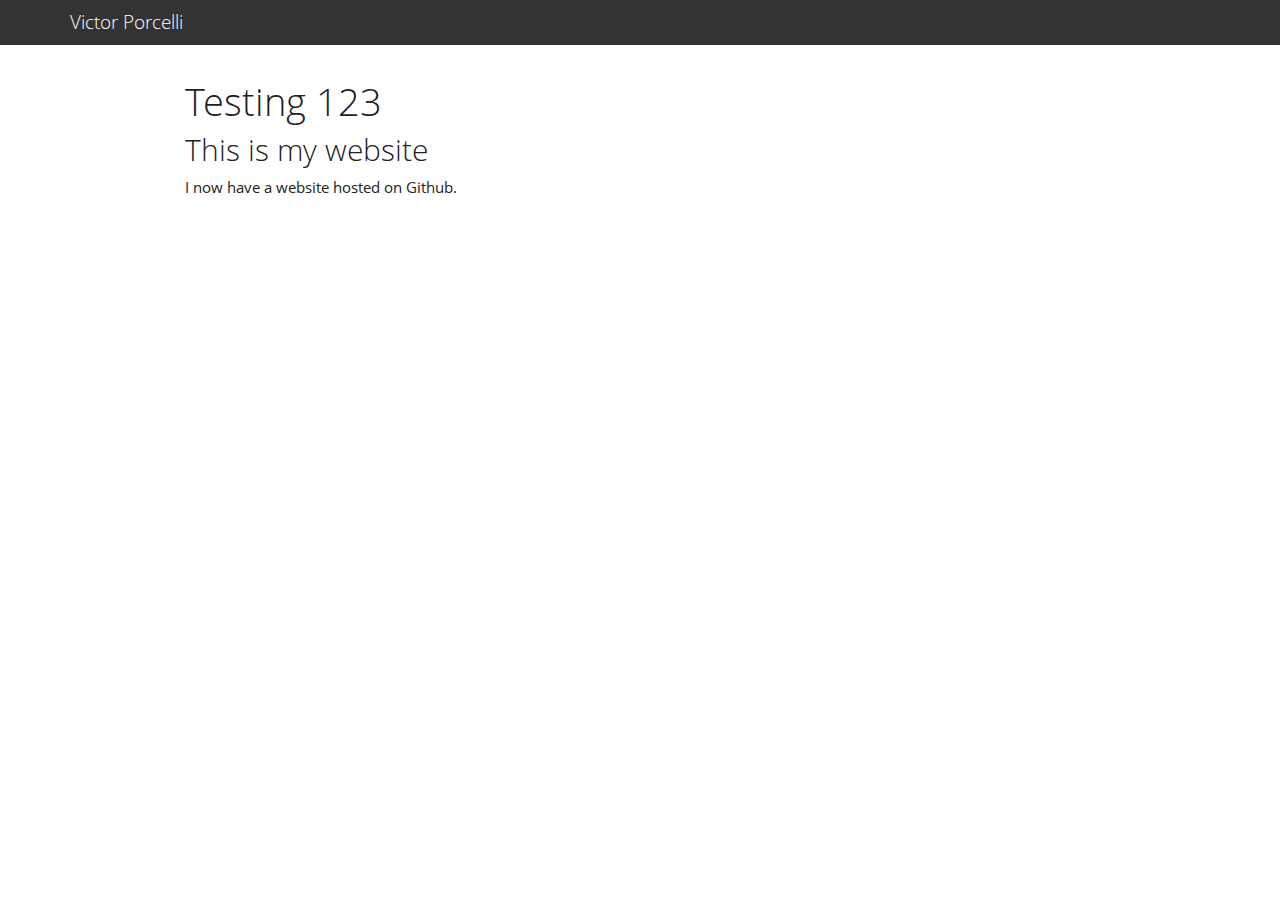
==== index.html @ 7dc68894 "Added embed resources and output dir specifications to _site.yml so as to avoid issues with index.ht" ====
<!DOCTYPE html>

<html>

<head>

<meta charset="utf-8" />
<meta name="generator" content="pandoc" />
<meta http-equiv="X-UA-Compatible" content="IE=EDGE" />




<title>Testing 123</title>

<script src="site_libs/header-attrs-2.25/header-attrs.js"></script>
<script src="site_libs/jquery-3.6.0/jquery-3.6.0.min.js"></script>
<meta name="viewport" content="width=device-width, initial-scale=1" />
<link href="site_libs/bootstrap-3.3.5/css/yeti.min.css" rel="stylesheet" />
<script src="site_libs/bootstrap-3.3.5/js/bootstrap.min.js"></script>
<script src="site_libs/bootstrap-3.3.5/shim/html5shiv.min.js"></script>
<script src="site_libs/bootstrap-3.3.5/shim/respond.min.js"></script>
<style>h1 {font-size: 34px;}
       h1.title {font-size: 38px;}
       h2 {font-size: 30px;}
       h3 {font-size: 24px;}
       h4 {font-size: 18px;}
       h5 {font-size: 16px;}
       h6 {font-size: 12px;}
       code {color: inherit; background-color: rgba(0, 0, 0, 0.04);}
       pre:not([class]) { background-color: white }</style>
<script src="site_libs/navigation-1.1/tabsets.js"></script>
<link href="site_libs/highlightjs-9.12.0/default.css" rel="stylesheet" />
<script src="site_libs/highlightjs-9.12.0/highlight.js"></script>

<style type="text/css">
  code{white-space: pre-wrap;}
  span.smallcaps{font-variant: small-caps;}
  span.underline{text-decoration: underline;}
  div.column{display: inline-block; vertical-align: top; width: 50%;}
  div.hanging-indent{margin-left: 1.5em; text-indent: -1.5em;}
  ul.task-list{list-style: none;}
    </style>

<style type="text/css">code{white-space: pre;}</style>
<script type="text/javascript">
if (window.hljs) {
  hljs.configure({languages: []});
  hljs.initHighlightingOnLoad();
  if (document.readyState && document.readyState === "complete") {
    window.setTimeout(function() { hljs.initHighlighting(); }, 0);
  }
}
</script>









<style type = "text/css">
.main-container {
  max-width: 940px;
  margin-left: auto;
  margin-right: auto;
}
img {
  max-width:100%;
}
.tabbed-pane {
  padding-top: 12px;
}
.html-widget {
  margin-bottom: 20px;
}
button.code-folding-btn:focus {
  outline: none;
}
summary {
  display: list-item;
}
details > summary > p:only-child {
  display: inline;
}
pre code {
  padding: 0;
}
</style>


<style type="text/css">
.dropdown-submenu {
  position: relative;
}
.dropdown-submenu>.dropdown-menu {
  top: 0;
  left: 100%;
  margin-top: -6px;
  margin-left: -1px;
  border-radius: 0 6px 6px 6px;
}
.dropdown-submenu:hover>.dropdown-menu {
  display: block;
}
.dropdown-submenu>a:after {
  display: block;
  content: " ";
  float: right;
  width: 0;
  height: 0;
  border-color: transparent;
  border-style: solid;
  border-width: 5px 0 5px 5px;
  border-left-color: #cccccc;
  margin-top: 5px;
  margin-right: -10px;
}
.dropdown-submenu:hover>a:after {
  border-left-color: #adb5bd;
}
.dropdown-submenu.pull-left {
  float: none;
}
.dropdown-submenu.pull-left>.dropdown-menu {
  left: -100%;
  margin-left: 10px;
  border-radius: 6px 0 6px 6px;
}
</style>

<script type="text/javascript">
// manage active state of menu based on current page
$(document).ready(function () {
  // active menu anchor
  href = window.location.pathname
  href = href.substr(href.lastIndexOf('/') + 1)
  if (href === "")
    href = "index.html";
  var menuAnchor = $('a[href="' + href + '"]');

  // mark the anchor link active (and if it's in a dropdown, also mark that active)
  var dropdown = menuAnchor.closest('li.dropdown');
  if (window.bootstrap) { // Bootstrap 4+
    menuAnchor.addClass('active');
    dropdown.find('> .dropdown-toggle').addClass('active');
  } else { // Bootstrap 3
    menuAnchor.parent().addClass('active');
    dropdown.addClass('active');
  }

  // Navbar adjustments
  var navHeight = $(".navbar").first().height() + 15;
  var style = document.createElement('style');
  var pt = "padding-top: " + navHeight + "px; ";
  var mt = "margin-top: -" + navHeight + "px; ";
  var css = "";
  // offset scroll position for anchor links (for fixed navbar)
  for (var i = 1; i <= 6; i++) {
    css += ".section h" + i + "{ " + pt + mt + "}\n";
  }
  style.innerHTML = "body {" + pt + "padding-bottom: 40px; }\n" + css;
  document.head.appendChild(style);
});
</script>

<!-- tabsets -->

<style type="text/css">
.tabset-dropdown > .nav-tabs {
  display: inline-table;
  max-height: 500px;
  min-height: 44px;
  overflow-y: auto;
  border: 1px solid #ddd;
  border-radius: 4px;
}

.tabset-dropdown > .nav-tabs > li.active:before, .tabset-dropdown > .nav-tabs.nav-tabs-open:before {
  content: "\e259";
  font-family: 'Glyphicons Halflings';
  display: inline-block;
  padding: 10px;
  border-right: 1px solid #ddd;
}

.tabset-dropdown > .nav-tabs.nav-tabs-open > li.active:before {
  content: "\e258";
  font-family: 'Glyphicons Halflings';
  border: none;
}

.tabset-dropdown > .nav-tabs > li.active {
  display: block;
}

.tabset-dropdown > .nav-tabs > li > a,
.tabset-dropdown > .nav-tabs > li > a:focus,
.tabset-dropdown > .nav-tabs > li > a:hover {
  border: none;
  display: inline-block;
  border-radius: 4px;
  background-color: transparent;
}

.tabset-dropdown > .nav-tabs.nav-tabs-open > li {
  display: block;
  float: none;
}

.tabset-dropdown > .nav-tabs > li {
  display: none;
}
</style>

<!-- code folding -->




</head>

<body>


<div class="container-fluid main-container">




<div class="navbar navbar-default  navbar-fixed-top" role="navigation">
  <div class="container">
    <div class="navbar-header">
      <button type="button" class="navbar-toggle collapsed" data-toggle="collapse" data-bs-toggle="collapse" data-target="#navbar" data-bs-target="#navbar">
        <span class="icon-bar"></span>
        <span class="icon-bar"></span>
        <span class="icon-bar"></span>
      </button>
      <a class="navbar-brand" href="index.html">Victor Porcelli</a>
    </div>
    <div id="navbar" class="navbar-collapse collapse">
      <ul class="nav navbar-nav">
        
      </ul>
      <ul class="nav navbar-nav navbar-right">
        
      </ul>
    </div><!--/.nav-collapse -->
  </div><!--/.container -->
</div><!--/.navbar -->

<div id="header">



<h1 class="title toc-ignore">Testing 123</h1>

</div>


<div id="this-is-my-website" class="section level2">
<h2>This is my website</h2>
<p>I now have a website hosted on Github.</p>
</div>




</div>

<script>

// add bootstrap table styles to pandoc tables
function bootstrapStylePandocTables() {
  $('tr.odd').parent('tbody').parent('table').addClass('table table-condensed');
}
$(document).ready(function () {
  bootstrapStylePandocTables();
});


</script>

<!-- tabsets -->

<script>
$(document).ready(function () {
  window.buildTabsets("TOC");
});

$(document).ready(function () {
  $('.tabset-dropdown > .nav-tabs > li').click(function () {
    $(this).parent().toggleClass('nav-tabs-open');
  });
});
</script>

<!-- code folding -->


<!-- dynamically load mathjax for compatibility with self-contained -->
<script>
  (function () {
    var script = document.createElement("script");
    script.type = "text/javascript";
    script.src  = "https://mathjax.rstudio.com/latest/MathJax.js?config=TeX-AMS-MML_HTMLorMML";
    document.getElementsByTagName("head")[0].appendChild(script);
  })();
</script>

</body>
</html>
---- site_libs/bootstrap-3.3.5/css/yeti.min.css ----
@font-face {
  font-family: 'Open Sans';
  font-style: normal;
  font-weight: 300;
  src: url(fonts/OpenSansLight.ttf) format('truetype');
}
@font-face {
  font-family: 'Open Sans';
  font-style: normal;
  font-weight: 400;
  src: url(fonts/OpenSans.ttf) format('truetype');
}
@font-face {
  font-family: 'Open Sans';
  font-style: normal;
  font-weight: 700;
  src: url(fonts/OpenSansBold.ttf) format('truetype');
}
@font-face {
  font-family: 'Open Sans';
  font-style: italic;
  font-weight: 300;
  src: url(fonts/OpenSansLightItalic.ttf) format('truetype');
}
@font-face {
  font-family: 'Open Sans';
  font-style: italic;
  font-weight: 400;
  src: url(fonts/OpenSansItalic.ttf) format('truetype');
}
@font-face {
  font-family: 'Open Sans';
  font-style: italic;
  font-weight: 700;
  src: url(fonts/OpenSansBoldItalic.ttf) format('truetype');
}


/*!
 * bootswatch v3.3.6
 * Homepage: http://bootswatch.com
 * Copyright 2012-2015 Thomas Park
 * Licensed under MIT
 * Based on Bootstrap
*//*!
 * Bootstrap v3.3.6 (http://getbootstrap.com)
 * Copyright 2011-2015 Twitter, Inc.
 * Licensed under MIT (https://github.com/twbs/bootstrap/blob/master/LICENSE)
 *//*! normalize.css v3.0.3 | MIT License | github.com/necolas/normalize.css */html{font-family:sans-serif;-ms-text-size-adjust:100%;-webkit-text-size-adjust:100%}body{margin:0}article,aside,details,figcaption,figure,footer,header,hgroup,main,menu,nav,section,summary{display:block}audio,canvas,progress,video{display:inline-block;vertical-align:baseline}audio:not([controls]){display:none;height:0}[hidden],template{display:none}a{background-color:transparent}a:active,a:hover{outline:0}abbr[title]{border-bottom:1px dotted}b,strong{font-weight:bold}dfn{font-style:italic}h1{font-size:2em;margin:0.67em 0}mark{background:#ff0;color:#000}small{font-size:80%}sub,sup{font-size:75%;line-height:0;position:relative;vertical-align:baseline}sup{top:-0.5em}sub{bottom:-0.25em}img{border:0}svg:not(:root){overflow:hidden}figure{margin:1em 40px}hr{-webkit-box-sizing:content-box;-moz-box-sizing:content-box;box-sizing:content-box;height:0}pre{overflow:auto}code,kbd,pre,samp{font-family:monospace, monospace;font-size:1em}button,input,optgroup,select,textarea{color:inherit;font:inherit;margin:0}button{overflow:visible}button,select{text-transform:none}button,html input[type="button"],input[type="reset"],input[type="submit"]{-webkit-appearance:button;cursor:pointer}button[disabled],html input[disabled]{cursor:default}button::-moz-focus-inner,input::-moz-focus-inner{border:0;padding:0}input{line-height:normal}input[type="checkbox"],input[type="radio"]{-webkit-box-sizing:border-box;-moz-box-sizing:border-box;box-sizing:border-box;padding:0}input[type="number"]::-webkit-inner-spin-button,input[type="number"]::-webkit-outer-spin-button{height:auto}input[type="search"]{-webkit-appearance:textfield;-webkit-box-sizing:content-box;-moz-box-sizing:content-box;box-sizing:content-box}input[type="search"]::-webkit-search-cancel-button,input[type="search"]::-webkit-search-decoration{-webkit-appearance:none}fieldset{border:1px solid #c0c0c0;margin:0 2px;padding:0.35em 0.625em 0.75em}legend{border:0;padding:0}textarea{overflow:auto}optgroup{font-weight:bold}table{border-collapse:collapse;border-spacing:0}td,th{padding:0}/*! Source: https://github.com/h5bp/html5-boilerplate/blob/master/src/css/main.css */@media print{*,*:before,*:after{background:transparent !important;color:#000 !important;-webkit-box-shadow:none !important;box-shadow:none !important;text-shadow:none !important}a,a:visited{text-decoration:underline}a[href]:after{content:" (" attr(href) ")"}abbr[title]:after{content:" (" attr(title) ")"}a[href^="#"]:after,a[href^="javascript:"]:after{content:""}pre,blockquote{border:1px solid #999;page-break-inside:avoid}thead{display:table-header-group}tr,img{page-break-inside:avoid}img{max-width:100% !important}p,h2,h3{orphans:3;widows:3}h2,h3{page-break-after:avoid}.navbar{display:none}.btn>.caret,.dropup>.btn>.caret{border-top-color:#000 !important}.label{border:1px solid #000}.table{border-collapse:collapse !important}.table td,.table th{background-color:#fff !important}.table-bordered th,.table-bordered td{border:1px solid #ddd !important}}@font-face{font-family:'Glyphicons Halflings';src:url('../fonts/glyphicons-halflings-regular.eot');src:url('../fonts/glyphicons-halflings-regular.eot?#iefix') format('embedded-opentype'),url('../fonts/glyphicons-halflings-regular.woff') format('woff'),url('../fonts/glyphicons-halflings-regular.ttf') format('truetype'),url('../fonts/glyphicons-halflings-regular.svg#glyphicons_halflingsregular') format('svg')}.glyphicon{position:relative;top:1px;display:inline-block;font-family:'Glyphicons Halflings';font-style:normal;font-weight:normal;line-height:1;-webkit-font-smoothing:antialiased;-moz-osx-font-smoothing:grayscale}.glyphicon-asterisk:before{content:"\002a"}.glyphicon-plus:before{content:"\002b"}.glyphicon-euro:before,.glyphicon-eur:before{content:"\20ac"}.glyphicon-minus:before{content:"\2212"}.glyphicon-cloud:before{content:"\2601"}.glyphicon-envelope:before{content:"\2709"}.glyphicon-pencil:before{content:"\270f"}.glyphicon-glass:before{content:"\e001"}.glyphicon-music:before{content:"\e002"}.glyphicon-search:before{content:"\e003"}.glyphicon-heart:before{content:"\e005"}.glyphicon-star:before{content:"\e006"}.glyphicon-star-empty:before{content:"\e007"}.glyphicon-user:before{content:"\e008"}.glyphicon-film:before{content:"\e009"}.glyphicon-th-large:before{content:"\e010"}.glyphicon-th:before{content:"\e011"}.glyphicon-th-list:before{content:"\e012"}.glyphicon-ok:before{content:"\e013"}.glyphicon-remove:before{content:"\e014"}.glyphicon-zoom-in:before{content:"\e015"}.glyphicon-zoom-out:before{content:"\e016"}.glyphicon-off:before{content:"\e017"}.glyphicon-signal:before{content:"\e018"}.glyphicon-cog:before{content:"\e019"}.glyphicon-trash:before{content:"\e020"}.glyphicon-home:before{content:"\e021"}.glyphicon-file:before{content:"\e022"}.glyphicon-time:before{content:"\e023"}.glyphicon-road:before{content:"\e024"}.glyphicon-download-alt:before{content:"\e025"}.glyphicon-download:before{content:"\e026"}.glyphicon-upload:before{content:"\e027"}.glyphicon-inbox:before{content:"\e028"}.glyphicon-play-circle:before{content:"\e029"}.glyphicon-repeat:before{content:"\e030"}.glyphicon-refresh:before{content:"\e031"}.glyphicon-list-alt:before{content:"\e032"}.glyphicon-lock:before{content:"\e033"}.glyphicon-flag:before{content:"\e034"}.glyphicon-headphones:before{content:"\e035"}.glyphicon-volume-off:before{content:"\e036"}.glyphicon-volume-down:before{content:"\e037"}.glyphicon-volume-up:before{content:"\e038"}.glyphicon-qrcode:before{content:"\e039"}.glyphicon-barcode:before{content:"\e040"}.glyphicon-tag:before{content:"\e041"}.glyphicon-tags:before{content:"\e042"}.glyphicon-book:before{content:"\e043"}.glyphicon-bookmark:before{content:"\e044"}.glyphicon-print:before{content:"\e045"}.glyphicon-camera:before{content:"\e046"}.glyphicon-font:before{content:"\e047"}.glyphicon-bold:before{content:"\e048"}.glyphicon-italic:before{content:"\e049"}.glyphicon-text-height:before{content:"\e050"}.glyphicon-text-width:before{content:"\e051"}.glyphicon-align-left:before{content:"\e052"}.glyphicon-align-center:before{content:"\e053"}.glyphicon-align-right:before{content:"\e054"}.glyphicon-align-justify:before{content:"\e055"}.glyphicon-list:before{content:"\e056"}.glyphicon-indent-left:before{content:"\e057"}.glyphicon-indent-right:before{content:"\e058"}.glyphicon-facetime-video:before{content:"\e059"}.glyphicon-picture:before{content:"\e060"}.glyphicon-map-marker:before{content:"\e062"}.glyphicon-adjust:before{content:"\e063"}.glyphicon-tint:before{content:"\e064"}.glyphicon-edit:before{content:"\e065"}.glyphicon-share:before{content:"\e066"}.glyphicon-check:before{content:"\e067"}.glyphicon-move:before{content:"\e068"}.glyphicon-step-backward:before{content:"\e069"}.glyphicon-fast-backward:before{content:"\e070"}.glyphicon-backward:before{content:"\e071"}.glyphicon-play:before{content:"\e072"}.glyphicon-pause:before{content:"\e073"}.glyphicon-stop:before{content:"\e074"}.glyphicon-forward:before{content:"\e075"}.glyphicon-fast-forward:before{content:"\e076"}.glyphicon-step-forward:before{content:"\e077"}.glyphicon-eject:before{content:"\e078"}.glyphicon-chevron-left:before{content:"\e079"}.glyphicon-chevron-right:before{content:"\e080"}.glyphicon-plus-sign:before{content:"\e081"}.glyphicon-minus-sign:before{content:"\e082"}.glyphicon-remove-sign:before{content:"\e083"}.glyphicon-ok-sign:before{content:"\e084"}.glyphicon-question-sign:before{content:"\e085"}.glyphicon-info-sign:before{content:"\e086"}.glyphicon-screenshot:before{content:"\e087"}.glyphicon-remove-circle:before{content:"\e088"}.glyphicon-ok-circle:before{content:"\e089"}.glyphicon-ban-circle:before{content:"\e090"}.glyphicon-arrow-left:before{content:"\e091"}.glyphicon-arrow-right:before{content:"\e092"}.glyphicon-arrow-up:before{content:"\e093"}.glyphicon-arrow-down:before{content:"\e094"}.glyphicon-share-alt:before{content:"\e095"}.glyphicon-resize-full:before{content:"\e096"}.glyphicon-resize-small:before{content:"\e097"}.glyphicon-exclamation-sign:before{content:"\e101"}.glyphicon-gift:before{content:"\e102"}.glyphicon-leaf:before{content:"\e103"}.glyphicon-fire:before{content:"\e104"}.glyphicon-eye-open:before{content:"\e105"}.glyphicon-eye-close:before{content:"\e106"}.glyphicon-warning-sign:before{content:"\e107"}.glyphicon-plane:before{content:"\e108"}.glyphicon-calendar:before{content:"\e109"}.glyphicon-random:before{content:"\e110"}.glyphicon-comment:before{content:"\e111"}.glyphicon-magnet:before{content:"\e112"}.glyphicon-chevron-up:before{content:"\e113"}.glyphicon-chevron-down:before{content:"\e114"}.glyphicon-retweet:before{content:"\e115"}.glyphicon-shopping-cart:before{content:"\e116"}.glyphicon-folder-close:before{content:"\e117"}.glyphicon-folder-open:before{content:"\e118"}.glyphicon-resize-vertical:before{content:"\e119"}.glyphicon-resize-horizontal:before{content:"\e120"}.glyphicon-hdd:before{content:"\e121"}.glyphicon-bullhorn:before{content:"\e122"}.glyphicon-bell:before{content:"\e123"}.glyphicon-certificate:before{content:"\e124"}.glyphicon-thumbs-up:before{content:"\e125"}.glyphicon-thumbs-down:before{content:"\e126"}.glyphicon-hand-right:before{content:"\e127"}.glyphicon-hand-left:before{content:"\e128"}.glyphicon-hand-up:before{content:"\e129"}.glyphicon-hand-down:before{content:"\e130"}.glyphicon-circle-arrow-right:before{content:"\e131"}.glyphicon-circle-arrow-left:before{content:"\e132"}.glyphicon-circle-arrow-up:before{content:"\e133"}.glyphicon-circle-arrow-down:before{content:"\e134"}.glyphicon-globe:before{content:"\e135"}.glyphicon-wrench:before{content:"\e136"}.glyphicon-tasks:before{content:"\e137"}.glyphicon-filter:before{content:"\e138"}.glyphicon-briefcase:before{content:"\e139"}.glyphicon-fullscreen:before{content:"\e140"}.glyphicon-dashboard:before{content:"\e141"}.glyphicon-paperclip:before{content:"\e142"}.glyphicon-heart-empty:before{content:"\e143"}.glyphicon-link:before{content:"\e144"}.glyphicon-phone:before{content:"\e145"}.glyphicon-pushpin:before{content:"\e146"}.glyphicon-usd:before{content:"\e148"}.glyphicon-gbp:before{content:"\e149"}.glyphicon-sort:before{content:"\e150"}.glyphicon-sort-by-alphabet:before{content:"\e151"}.glyphicon-sort-by-alphabet-alt:before{content:"\e152"}.glyphicon-sort-by-order:before{content:"\e153"}.glyphicon-sort-by-order-alt:before{content:"\e154"}.glyphicon-sort-by-attributes:before{content:"\e155"}.glyphicon-sort-by-attributes-alt:before{content:"\e156"}.glyphicon-unchecked:before{content:"\e157"}.glyphicon-expand:before{content:"\e158"}.glyphicon-collapse-down:before{content:"\e159"}.glyphicon-collapse-up:before{content:"\e160"}.glyphicon-log-in:before{content:"\e161"}.glyphicon-flash:before{content:"\e162"}.glyphicon-log-out:before{content:"\e163"}.glyphicon-new-window:before{content:"\e164"}.glyphicon-record:before{content:"\e165"}.glyphicon-save:before{content:"\e166"}.glyphicon-open:before{content:"\e167"}.glyphicon-saved:before{content:"\e168"}.glyphicon-import:before{content:"\e169"}.glyphicon-export:before{content:"\e170"}.glyphicon-send:before{content:"\e171"}.glyphicon-floppy-disk:before{content:"\e172"}.glyphicon-floppy-saved:before{content:"\e173"}.glyphicon-floppy-remove:before{content:"\e174"}.glyphicon-floppy-save:before{content:"\e175"}.glyphicon-floppy-open:before{content:"\e176"}.glyphicon-credit-card:before{content:"\e177"}.glyphicon-transfer:before{content:"\e178"}.glyphicon-cutlery:before{content:"\e179"}.glyphicon-header:before{content:"\e180"}.glyphicon-compressed:before{content:"\e181"}.glyphicon-earphone:before{content:"\e182"}.glyphicon-phone-alt:before{content:"\e183"}.glyphicon-tower:before{content:"\e184"}.glyphicon-stats:before{content:"\e185"}.glyphicon-sd-video:before{content:"\e186"}.glyphicon-hd-video:before{content:"\e187"}.glyphicon-subtitles:before{content:"\e188"}.glyphicon-sound-stereo:before{content:"\e189"}.glyphicon-sound-dolby:before{content:"\e190"}.glyphicon-sound-5-1:before{content:"\e191"}.glyphicon-sound-6-1:before{content:"\e192"}.glyphicon-sound-7-1:before{content:"\e193"}.glyphicon-copyright-mark:before{content:"\e194"}.glyphicon-registration-mark:before{content:"\e195"}.glyphicon-cloud-download:before{content:"\e197"}.glyphicon-cloud-upload:before{content:"\e198"}.glyphicon-tree-conifer:before{content:"\e199"}.glyphicon-tree-deciduous:before{content:"\e200"}.glyphicon-cd:before{content:"\e201"}.glyphicon-save-file:before{content:"\e202"}.glyphicon-open-file:before{content:"\e203"}.glyphicon-level-up:before{content:"\e204"}.glyphicon-copy:before{content:"\e205"}.glyphicon-paste:before{content:"\e206"}.glyphicon-alert:before{content:"\e209"}.glyphicon-equalizer:before{content:"\e210"}.glyphicon-king:before{content:"\e211"}.glyphicon-queen:before{content:"\e212"}.glyphicon-pawn:before{content:"\e213"}.glyphicon-bishop:before{content:"\e214"}.glyphicon-knight:before{content:"\e215"}.glyphicon-baby-formula:before{content:"\e216"}.glyphicon-tent:before{content:"\26fa"}.glyphicon-blackboard:before{content:"\e218"}.glyphicon-bed:before{content:"\e219"}.glyphicon-apple:before{content:"\f8ff"}.glyphicon-erase:before{content:"\e221"}.glyphicon-hourglass:before{content:"\231b"}.glyphicon-lamp:before{content:"\e223"}.glyphicon-duplicate:before{content:"\e224"}.glyphicon-piggy-bank:before{content:"\e225"}.glyphicon-scissors:before{content:"\e226"}.glyphicon-bitcoin:before{content:"\e227"}.glyphicon-btc:before{content:"\e227"}.glyphicon-xbt:before{content:"\e227"}.glyphicon-yen:before{content:"\00a5"}.glyphicon-jpy:before{content:"\00a5"}.glyphicon-ruble:before{content:"\20bd"}.glyphicon-rub:before{content:"\20bd"}.glyphicon-scale:before{content:"\e230"}.glyphicon-ice-lolly:before{content:"\e231"}.glyphicon-ice-lolly-tasted:before{content:"\e232"}.glyphicon-education:before{content:"\e233"}.glyphicon-option-horizontal:before{content:"\e234"}.glyphicon-option-vertical:before{content:"\e235"}.glyphicon-menu-hamburger:before{content:"\e236"}.glyphicon-modal-window:before{content:"\e237"}.glyphicon-oil:before{content:"\e238"}.glyphicon-grain:before{content:"\e239"}.glyphicon-sunglasses:before{content:"\e240"}.glyphicon-text-size:before{content:"\e241"}.glyphicon-text-color:before{content:"\e242"}.glyphicon-text-background:before{content:"\e243"}.glyphicon-object-align-top:before{content:"\e244"}.glyphicon-object-align-bottom:before{content:"\e245"}.glyphicon-object-align-horizontal:before{content:"\e246"}.glyphicon-object-align-left:before{content:"\e247"}.glyphicon-object-align-vertical:before{content:"\e248"}.glyphicon-object-align-right:before{content:"\e249"}.glyphicon-triangle-right:before{content:"\e250"}.glyphicon-triangle-left:before{content:"\e251"}.glyphicon-triangle-bottom:before{content:"\e252"}.glyphicon-triangle-top:before{content:"\e253"}.glyphicon-console:before{content:"\e254"}.glyphicon-superscript:before{content:"\e255"}.glyphicon-subscript:before{content:"\e256"}.glyphicon-menu-left:before{content:"\e257"}.glyphicon-menu-right:before{content:"\e258"}.glyphicon-menu-down:before{content:"\e259"}.glyphicon-menu-up:before{content:"\e260"}*{-webkit-box-sizing:border-box;-moz-box-sizing:border-box;box-sizing:border-box}*:before,*:after{-webkit-box-sizing:border-box;-moz-box-sizing:border-box;box-sizing:border-box}html{font-size:10px;-webkit-tap-highlight-color:rgba(0,0,0,0)}body{font-family:"Open Sans","Helvetica Neue",Helvetica,Arial,sans-serif;font-size:15px;line-height:1.4;color:#222222;background-color:#ffffff}input,button,select,textarea{font-family:inherit;font-size:inherit;line-height:inherit}a{color:#008cba;text-decoration:none}a:hover,a:focus{color:#008cba;text-decoration:underline}a:focus{outline:thin dotted;outline:5px auto -webkit-focus-ring-color;outline-offset:-2px}figure{margin:0}img{vertical-align:middle}.img-responsive,.thumbnail>img,.thumbnail a>img,.carousel-inner>.item>img,.carousel-inner>.item>a>img{display:block;max-width:100%;height:auto}.img-rounded{border-radius:0}.img-thumbnail{padding:4px;line-height:1.4;background-color:#ffffff;border:1px solid #dddddd;border-radius:0;-webkit-transition:all .2s ease-in-out;-o-transition:all .2s ease-in-out;transition:all .2s ease-in-out;display:inline-block;max-width:100%;height:auto}.img-circle{border-radius:50%}hr{margin-top:21px;margin-bottom:21px;border:0;border-top:1px solid #dddddd}.sr-only{position:absolute;width:1px;height:1px;margin:-1px;padding:0;overflow:hidden;clip:rect(0, 0, 0, 0);border:0}.sr-only-focusable:active,.sr-only-focusable:focus{position:static;width:auto;height:auto;margin:0;overflow:visible;clip:auto}[role="button"]{cursor:pointer}h1,h2,h3,h4,h5,h6,.h1,.h2,.h3,.h4,.h5,.h6{font-family:"Open Sans","Helvetica Neue",Helvetica,Arial,sans-serif;font-weight:300;line-height:1.1;color:inherit}h1 small,h2 small,h3 small,h4 small,h5 small,h6 small,.h1 small,.h2 small,.h3 small,.h4 small,.h5 small,.h6 small,h1 .small,h2 .small,h3 .small,h4 .small,h5 .small,h6 .small,.h1 .small,.h2 .small,.h3 .small,.h4 .small,.h5 .small,.h6 .small{font-weight:normal;line-height:1;color:#999999}h1,.h1,h2,.h2,h3,.h3{margin-top:21px;margin-bottom:10.5px}h1 small,.h1 small,h2 small,.h2 small,h3 small,.h3 small,h1 .small,.h1 .small,h2 .small,.h2 .small,h3 .small,.h3 .small{font-size:65%}h4,.h4,h5,.h5,h6,.h6{margin-top:10.5px;margin-bottom:10.5px}h4 small,.h4 small,h5 small,.h5 small,h6 small,.h6 small,h4 .small,.h4 .small,h5 .small,.h5 .small,h6 .small,.h6 .small{font-size:75%}h1,.h1{font-size:39px}h2,.h2{font-size:32px}h3,.h3{font-size:26px}h4,.h4{font-size:19px}h5,.h5{font-size:15px}h6,.h6{font-size:13px}p{margin:0 0 10.5px}.lead{margin-bottom:21px;font-size:17px;font-weight:300;line-height:1.4}@media (min-width:768px){.lead{font-size:22.5px}}small,.small{font-size:80%}mark,.mark{background-color:#fcf8e3;padding:.2em}.text-left{text-align:left}.text-right{text-align:right}.text-center{text-align:center}.text-justify{text-align:justify}.text-nowrap{white-space:nowrap}.text-lowercase{text-transform:lowercase}.text-uppercase{text-transform:uppercase}.text-capitalize{text-transform:capitalize}.text-muted{color:#999999}.text-primary{color:#008cba}a.text-primary:hover,a.text-primary:focus{color:#006687}.text-success{color:#43ac6a}a.text-success:hover,a.text-success:focus{color:#358753}.text-info{color:#5bc0de}a.text-info:hover,a.text-info:focus{color:#31b0d5}.text-warning{color:#e99002}a.text-warning:hover,a.text-warning:focus{color:#b67102}.text-danger{color:#f04124}a.text-danger:hover,a.text-danger:focus{color:#d32a0e}.bg-primary{color:#fff;background-color:#008cba}a.bg-primary:hover,a.bg-primary:focus{background-color:#006687}.bg-success{background-color:#dff0d8}a.bg-success:hover,a.bg-success:focus{background-color:#c1e2b3}.bg-info{background-color:#d9edf7}a.bg-info:hover,a.bg-info:focus{background-color:#afd9ee}.bg-warning{background-color:#fcf8e3}a.bg-warning:hover,a.bg-warning:focus{background-color:#f7ecb5}.bg-danger{background-color:#f2dede}a.bg-danger:hover,a.bg-danger:focus{background-color:#e4b9b9}.page-header{padding-bottom:9.5px;margin:42px 0 21px;border-bottom:1px solid #dddddd}ul,ol{margin-top:0;margin-bottom:10.5px}ul ul,ol ul,ul ol,ol ol{margin-bottom:0}.list-unstyled{padding-left:0;list-style:none}.list-inline{padding-left:0;list-style:none;margin-left:-5px}.list-inline>li{display:inline-block;padding-left:5px;padding-right:5px}dl{margin-top:0;margin-bottom:21px}dt,dd{line-height:1.4}dt{font-weight:bold}dd{margin-left:0}@media (min-width:768px){.dl-horizontal dt{float:left;width:160px;clear:left;text-align:right;overflow:hidden;text-overflow:ellipsis;white-space:nowrap}.dl-horizontal dd{margin-left:180px}}abbr[title],abbr[data-original-title]{cursor:help;border-bottom:1px dotted #999999}.initialism{font-size:90%;text-transform:uppercase}blockquote{padding:10.5px 21px;margin:0 0 21px;font-size:18.75px;border-left:5px solid #dddddd}blockquote p:last-child,blockquote ul:last-child,blockquote ol:last-child{margin-bottom:0}blockquote footer,blockquote small,blockquote .small{display:block;font-size:80%;line-height:1.4;color:#6f6f6f}blockquote footer:before,blockquote small:before,blockquote .small:before{content:'\2014 \00A0'}.blockquote-reverse,blockquote.pull-right{padding-right:15px;padding-left:0;border-right:5px solid #dddddd;border-left:0;text-align:right}.blockquote-reverse footer:before,blockquote.pull-right footer:before,.blockquote-reverse small:before,blockquote.pull-right small:before,.blockquote-reverse .small:before,blockquote.pull-right .small:before{content:''}.blockquote-reverse footer:after,blockquote.pull-right footer:after,.blockquote-reverse small:after,blockquote.pull-right small:after,.blockquote-reverse .small:after,blockquote.pull-right .small:after{content:'\00A0 \2014'}address{margin-bottom:21px;font-style:normal;line-height:1.4}code,kbd,pre,samp{font-family:monospace}code{padding:2px 4px;font-size:90%;color:#c7254e;background-color:#f9f2f4;border-radius:0}kbd{padding:2px 4px;font-size:90%;color:#ffffff;background-color:#333333;border-radius:0;-webkit-box-shadow:inset 0 -1px 0 rgba(0,0,0,0.25);box-shadow:inset 0 -1px 0 rgba(0,0,0,0.25)}kbd kbd{padding:0;font-size:100%;font-weight:bold;-webkit-box-shadow:none;box-shadow:none}pre{display:block;padding:10px;margin:0 0 10.5px;font-size:14px;line-height:1.4;word-break:break-all;word-wrap:break-word;color:#333333;background-color:#f5f5f5;border:1px solid #cccccc;border-radius:0}pre code{padding:0;font-size:inherit;color:inherit;white-space:pre-wrap;background-color:transparent;border-radius:0}.pre-scrollable{max-height:340px;overflow-y:scroll}.container{margin-right:auto;margin-left:auto;padding-left:15px;padding-right:15px}@media (min-width:768px){.container{width:750px}}@media (min-width:992px){.container{width:970px}}@media (min-width:1200px){.container{width:1170px}}.container-fluid{margin-right:auto;margin-left:auto;padding-left:15px;padding-right:15px}.row{margin-left:-15px;margin-right:-15px}.col-xs-1,.col-sm-1,.col-md-1,.col-lg-1,.col-xs-2,.col-sm-2,.col-md-2,.col-lg-2,.col-xs-3,.col-sm-3,.col-md-3,.col-lg-3,.col-xs-4,.col-sm-4,.col-md-4,.col-lg-4,.col-xs-5,.col-sm-5,.col-md-5,.col-lg-5,.col-xs-6,.col-sm-6,.col-md-6,.col-lg-6,.col-xs-7,.col-sm-7,.col-md-7,.col-lg-7,.col-xs-8,.col-sm-8,.col-md-8,.col-lg-8,.col-xs-9,.col-sm-9,.col-md-9,.col-lg-9,.col-xs-10,.col-sm-10,.col-md-10,.col-lg-10,.col-xs-11,.col-sm-11,.col-md-11,.col-lg-11,.col-xs-12,.col-sm-12,.col-md-12,.col-lg-12{position:relative;min-height:1px;padding-left:15px;padding-right:15px}.col-xs-1,.col-xs-2,.col-xs-3,.col-xs-4,.col-xs-5,.col-xs-6,.col-xs-7,.col-xs-8,.col-xs-9,.col-xs-10,.col-xs-11,.col-xs-12{float:left}.col-xs-12{width:100%}.col-xs-11{width:91.66666667%}.col-xs-10{width:83.33333333%}.col-xs-9{width:75%}.col-xs-8{width:66.66666667%}.col-xs-7{width:58.33333333%}.col-xs-6{width:50%}.col-xs-5{width:41.66666667%}.col-xs-4{width:33.33333333%}.col-xs-3{width:25%}.col-xs-2{width:16.66666667%}.col-xs-1{width:8.33333333%}.col-xs-pull-12{right:100%}.col-xs-pull-11{right:91.66666667%}.col-xs-pull-10{right:83.33333333%}.col-xs-pull-9{right:75%}.col-xs-pull-8{right:66.66666667%}.col-xs-pull-7{right:58.33333333%}.col-xs-pull-6{right:50%}.col-xs-pull-5{right:41.66666667%}.col-xs-pull-4{right:33.33333333%}.col-xs-pull-3{right:25%}.col-xs-pull-2{right:16.66666667%}.col-xs-pull-1{right:8.33333333%}.col-xs-pull-0{right:auto}.col-xs-push-12{left:100%}.col-xs-push-11{left:91.66666667%}.col-xs-push-10{left:83.33333333%}.col-xs-push-9{left:75%}.col-xs-push-8{left:66.66666667%}.col-xs-push-7{left:58.33333333%}.col-xs-push-6{left:50%}.col-xs-push-5{left:41.66666667%}.col-xs-push-4{left:33.33333333%}.col-xs-push-3{left:25%}.col-xs-push-2{left:16.66666667%}.col-xs-push-1{left:8.33333333%}.col-xs-push-0{left:auto}.col-xs-offset-12{margin-left:100%}.col-xs-offset-11{margin-left:91.66666667%}.col-xs-offset-10{margin-left:83.33333333%}.col-xs-offset-9{margin-left:75%}.col-xs-offset-8{margin-left:66.66666667%}.col-xs-offset-7{margin-left:58.33333333%}.col-xs-offset-6{margin-left:50%}.col-xs-offset-5{margin-left:41.66666667%}.col-xs-offset-4{margin-left:33.33333333%}.col-xs-offset-3{margin-left:25%}.col-xs-offset-2{margin-left:16.66666667%}.col-xs-offset-1{margin-left:8.33333333%}.col-xs-offset-0{margin-left:0%}@media (min-width:768px){.col-sm-1,.col-sm-2,.col-sm-3,.col-sm-4,.col-sm-5,.col-sm-6,.col-sm-7,.col-sm-8,.col-sm-9,.col-sm-10,.col-sm-11,.col-sm-12{float:left}.col-sm-12{width:100%}.col-sm-11{width:91.66666667%}.col-sm-10{width:83.33333333%}.col-sm-9{width:75%}.col-sm-8{width:66.66666667%}.col-sm-7{width:58.33333333%}.col-sm-6{width:50%}.col-sm-5{width:41.66666667%}.col-sm-4{width:33.33333333%}.col-sm-3{width:25%}.col-sm-2{width:16.66666667%}.col-sm-1{width:8.33333333%}.col-sm-pull-12{right:100%}.col-sm-pull-11{right:91.66666667%}.col-sm-pull-10{right:83.33333333%}.col-sm-pull-9{right:75%}.col-sm-pull-8{right:66.66666667%}.col-sm-pull-7{right:58.33333333%}.col-sm-pull-6{right:50%}.col-sm-pull-5{right:41.66666667%}.col-sm-pull-4{right:33.33333333%}.col-sm-pull-3{right:25%}.col-sm-pull-2{right:16.66666667%}.col-sm-pull-1{right:8.33333333%}.col-sm-pull-0{right:auto}.col-sm-push-12{left:100%}.col-sm-push-11{left:91.66666667%}.col-sm-push-10{left:83.33333333%}.col-sm-push-9{left:75%}.col-sm-push-8{left:66.66666667%}.col-sm-push-7{left:58.33333333%}.col-sm-push-6{left:50%}.col-sm-push-5{left:41.66666667%}.col-sm-push-4{left:33.33333333%}.col-sm-push-3{left:25%}.col-sm-push-2{left:16.66666667%}.col-sm-push-1{left:8.33333333%}.col-sm-push-0{left:auto}.col-sm-offset-12{margin-left:100%}.col-sm-offset-11{margin-left:91.66666667%}.col-sm-offset-10{margin-left:83.33333333%}.col-sm-offset-9{margin-left:75%}.col-sm-offset-8{margin-left:66.66666667%}.col-sm-offset-7{margin-left:58.33333333%}.col-sm-offset-6{margin-left:50%}.col-sm-offset-5{margin-left:41.66666667%}.col-sm-offset-4{margin-left:33.33333333%}.col-sm-offset-3{margin-left:25%}.col-sm-offset-2{margin-left:16.66666667%}.col-sm-offset-1{margin-left:8.33333333%}.col-sm-offset-0{margin-left:0%}}@media (min-width:992px){.col-md-1,.col-md-2,.col-md-3,.col-md-4,.col-md-5,.col-md-6,.col-md-7,.col-md-8,.col-md-9,.col-md-10,.col-md-11,.col-md-12{float:left}.col-md-12{width:100%}.col-md-11{width:91.66666667%}.col-md-10{width:83.33333333%}.col-md-9{width:75%}.col-md-8{width:66.66666667%}.col-md-7{width:58.33333333%}.col-md-6{width:50%}.col-md-5{width:41.66666667%}.col-md-4{width:33.33333333%}.col-md-3{width:25%}.col-md-2{width:16.66666667%}.col-md-1{width:8.33333333%}.col-md-pull-12{right:100%}.col-md-pull-11{right:91.66666667%}.col-md-pull-10{right:83.33333333%}.col-md-pull-9{right:75%}.col-md-pull-8{right:66.66666667%}.col-md-pull-7{right:58.33333333%}.col-md-pull-6{right:50%}.col-md-pull-5{right:41.66666667%}.col-md-pull-4{right:33.33333333%}.col-md-pull-3{right:25%}.col-md-pull-2{right:16.66666667%}.col-md-pull-1{right:8.33333333%}.col-md-pull-0{right:auto}.col-md-push-12{left:100%}.col-md-push-11{left:91.66666667%}.col-md-push-10{left:83.33333333%}.col-md-push-9{left:75%}.col-md-push-8{left:66.66666667%}.col-md-push-7{left:58.33333333%}.col-md-push-6{left:50%}.col-md-push-5{left:41.66666667%}.col-md-push-4{left:33.33333333%}.col-md-push-3{left:25%}.col-md-push-2{left:16.66666667%}.col-md-push-1{left:8.33333333%}.col-md-push-0{left:auto}.col-md-offset-12{margin-left:100%}.col-md-offset-11{margin-left:91.66666667%}.col-md-offset-10{margin-left:83.33333333%}.col-md-offset-9{margin-left:75%}.col-md-offset-8{margin-left:66.66666667%}.col-md-offset-7{margin-left:58.33333333%}.col-md-offset-6{margin-left:50%}.col-md-offset-5{margin-left:41.66666667%}.col-md-offset-4{margin-left:33.33333333%}.col-md-offset-3{margin-left:25%}.col-md-offset-2{margin-left:16.66666667%}.col-md-offset-1{margin-left:8.33333333%}.col-md-offset-0{margin-left:0%}}@media (min-width:1200px){.col-lg-1,.col-lg-2,.col-lg-3,.col-lg-4,.col-lg-5,.col-lg-6,.col-lg-7,.col-lg-8,.col-lg-9,.col-lg-10,.col-lg-11,.col-lg-12{float:left}.col-lg-12{width:100%}.col-lg-11{width:91.66666667%}.col-lg-10{width:83.33333333%}.col-lg-9{width:75%}.col-lg-8{width:66.66666667%}.col-lg-7{width:58.33333333%}.col-lg-6{width:50%}.col-lg-5{width:41.66666667%}.col-lg-4{width:33.33333333%}.col-lg-3{width:25%}.col-lg-2{width:16.66666667%}.col-lg-1{width:8.33333333%}.col-lg-pull-12{right:100%}.col-lg-pull-11{right:91.66666667%}.col-lg-pull-10{right:83.33333333%}.col-lg-pull-9{right:75%}.col-lg-pull-8{right:66.66666667%}.col-lg-pull-7{right:58.33333333%}.col-lg-pull-6{right:50%}.col-lg-pull-5{right:41.66666667%}.col-lg-pull-4{right:33.33333333%}.col-lg-pull-3{right:25%}.col-lg-pull-2{right:16.66666667%}.col-lg-pull-1{right:8.33333333%}.col-lg-pull-0{right:auto}.col-lg-push-12{left:100%}.col-lg-push-11{left:91.66666667%}.col-lg-push-10{left:83.33333333%}.col-lg-push-9{left:75%}.col-lg-push-8{left:66.66666667%}.col-lg-push-7{left:58.33333333%}.col-lg-push-6{left:50%}.col-lg-push-5{left:41.66666667%}.col-lg-push-4{left:33.33333333%}.col-lg-push-3{left:25%}.col-lg-push-2{left:16.66666667%}.col-lg-push-1{left:8.33333333%}.col-lg-push-0{left:auto}.col-lg-offset-12{margin-left:100%}.col-lg-offset-11{margin-left:91.66666667%}.col-lg-offset-10{margin-left:83.33333333%}.col-lg-offset-9{margin-left:75%}.col-lg-offset-8{margin-left:66.66666667%}.col-lg-offset-7{margin-left:58.33333333%}.col-lg-offset-6{margin-left:50%}.col-lg-offset-5{margin-left:41.66666667%}.col-lg-offset-4{margin-left:33.33333333%}.col-lg-offset-3{margin-left:25%}.col-lg-offset-2{margin-left:16.66666667%}.col-lg-offset-1{margin-left:8.33333333%}.col-lg-offset-0{margin-left:0%}}table{background-color:transparent}caption{padding-top:8px;padding-bottom:8px;color:#999999;text-align:left}th{}.table{width:100%;max-width:100%;margin-bottom:21px}.table>thead>tr>th,.table>tbody>tr>th,.table>tfoot>tr>th,.table>thead>tr>td,.table>tbody>tr>td,.table>tfoot>tr>td{padding:8px;line-height:1.4;vertical-align:top;border-top:1px solid #dddddd}.table>thead>tr>th{vertical-align:bottom;border-bottom:2px solid #dddddd}.table>caption+thead>tr:first-child>th,.table>colgroup+thead>tr:first-child>th,.table>thead:first-child>tr:first-child>th,.table>caption+thead>tr:first-child>td,.table>colgroup+thead>tr:first-child>td,.table>thead:first-child>tr:first-child>td{border-top:0}.table>tbody+tbody{border-top:2px solid #dddddd}.table .table{background-color:#ffffff}.table-condensed>thead>tr>th,.table-condensed>tbody>tr>th,.table-condensed>tfoot>tr>th,.table-condensed>thead>tr>td,.table-condensed>tbody>tr>td,.table-condensed>tfoot>tr>td{padding:5px}.table-bordered{border:1px solid #dddddd}.table-bordered>thead>tr>th,.table-bordered>tbody>tr>th,.table-bordered>tfoot>tr>th,.table-bordered>thead>tr>td,.table-bordered>tbody>tr>td,.table-bordered>tfoot>tr>td{border:1px solid #dddddd}.table-bordered>thead>tr>th,.table-bordered>thead>tr>td{border-bottom-width:2px}.table-striped>tbody>tr:nth-of-type(odd){background-color:#f9f9f9}.table-hover>tbody>tr:hover{background-color:#f5f5f5}table col[class*="col-"]{position:static;float:none;display:table-column}table td[class*="col-"],table th[class*="col-"]{position:static;float:none;display:table-cell}.table>thead>tr>td.active,.table>tbody>tr>td.active,.table>tfoot>tr>td.active,.table>thead>tr>th.active,.table>tbody>tr>th.active,.table>tfoot>tr>th.active,.table>thead>tr.active>td,.table>tbody>tr.active>td,.table>tfoot>tr.active>td,.table>thead>tr.active>th,.table>tbody>tr.active>th,.table>tfoot>tr.active>th{background-color:#f5f5f5}.table-hover>tbody>tr>td.active:hover,.table-hover>tbody>tr>th.active:hover,.table-hover>tbody>tr.active:hover>td,.table-hover>tbody>tr:hover>.active,.table-hover>tbody>tr.active:hover>th{background-color:#e8e8e8}.table>thead>tr>td.success,.table>tbody>tr>td.success,.table>tfoot>tr>td.success,.table>thead>tr>th.success,.table>tbody>tr>th.success,.table>tfoot>tr>th.success,.table>thead>tr.success>td,.table>tbody>tr.success>td,.table>tfoot>tr.success>td,.table>thead>tr.success>th,.table>tbody>tr.success>th,.table>tfoot>tr.success>th{background-color:#dff0d8}.table-hover>tbody>tr>td.success:hover,.table-hover>tbody>tr>th.success:hover,.table-hover>tbody>tr.success:hover>td,.table-hover>tbody>tr:hover>.success,.table-hover>tbody>tr.success:hover>th{background-color:#d0e9c6}.table>thead>tr>td.info,.table>tbody>tr>td.info,.table>tfoot>tr>td.info,.table>thead>tr>th.info,.table>tbody>tr>th.info,.table>tfoot>tr>th.info,.table>thead>tr.info>td,.table>tbody>tr.info>td,.table>tfoot>tr.info>td,.table>thead>tr.info>th,.table>tbody>tr.info>th,.table>tfoot>tr.info>th{background-color:#d9edf7}.table-hover>tbody>tr>td.info:hover,.table-hover>tbody>tr>th.info:hover,.table-hover>tbody>tr.info:hover>td,.table-hover>tbody>tr:hover>.info,.table-hover>tbody>tr.info:hover>th{background-color:#c4e3f3}.table>thead>tr>td.warning,.table>tbody>tr>td.warning,.table>tfoot>tr>td.warning,.table>thead>tr>th.warning,.table>tbody>tr>th.warning,.table>tfoot>tr>th.warning,.table>thead>tr.warning>td,.table>tbody>tr.warning>td,.table>tfoot>tr.warning>td,.table>thead>tr.warning>th,.table>tbody>tr.warning>th,.table>tfoot>tr.warning>th{background-color:#fcf8e3}.table-hover>tbody>tr>td.warning:hover,.table-hover>tbody>tr>th.warning:hover,.table-hover>tbody>tr.warning:hover>td,.table-hover>tbody>tr:hover>.warning,.table-hover>tbody>tr.warning:hover>th{background-color:#faf2cc}.table>thead>tr>td.danger,.table>tbody>tr>td.danger,.table>tfoot>tr>td.danger,.table>thead>tr>th.danger,.table>tbody>tr>th.danger,.table>tfoot>tr>th.danger,.table>thead>tr.danger>td,.table>tbody>tr.danger>td,.table>tfoot>tr.danger>td,.table>thead>tr.danger>th,.table>tbody>tr.danger>th,.table>tfoot>tr.danger>th{background-color:#f2dede}.table-hover>tbody>tr>td.danger:hover,.table-hover>tbody>tr>th.danger:hover,.table-hover>tbody>tr.danger:hover>td,.table-hover>tbody>tr:hover>.danger,.table-hover>tbody>tr.danger:hover>th{background-color:#ebcccc}.table-responsive{overflow-x:auto;min-height:0.01%}@media screen and (max-width:767px){.table-responsive{width:100%;margin-bottom:15.75px;overflow-y:hidden;-ms-overflow-style:-ms-autohiding-scrollbar;border:1px solid #dddddd}.table-responsive>.table{margin-bottom:0}.table-responsive>.table>thead>tr>th,.table-responsive>.table>tbody>tr>th,.table-responsive>.table>tfoot>tr>th,.table-responsive>.table>thead>tr>td,.table-responsive>.table>tbody>tr>td,.table-responsive>.table>tfoot>tr>td{white-space:nowrap}.table-responsive>.table-bordered{border:0}.table-responsive>.table-bordered>thead>tr>th:first-child,.table-responsive>.table-bordered>tbody>tr>th:first-child,.table-responsive>.table-bordered>tfoot>tr>th:first-child,.table-responsive>.table-bordered>thead>tr>td:first-child,.table-responsive>.table-bordered>tbody>tr>td:first-child,.table-responsive>.table-bordered>tfoot>tr>td:first-child{border-left:0}.table-responsive>.table-bordered>thead>tr>th:last-child,.table-responsive>.table-bordered>tbody>tr>th:last-child,.table-responsive>.table-bordered>tfoot>tr>th:last-child,.table-responsive>.table-bordered>thead>tr>td:last-child,.table-responsive>.table-bordered>tbody>tr>td:last-child,.table-responsive>.table-bordered>tfoot>tr>td:last-child{border-right:0}.table-responsive>.table-bordered>tbody>tr:last-child>th,.table-responsive>.table-bordered>tfoot>tr:last-child>th,.table-responsive>.table-bordered>tbody>tr:last-child>td,.table-responsive>.table-bordered>tfoot>tr:last-child>td{border-bottom:0}}fieldset{padding:0;margin:0;border:0;min-width:0}legend{display:block;width:100%;padding:0;margin-bottom:21px;font-size:22.5px;line-height:inherit;color:#333333;border:0;border-bottom:1px solid #e5e5e5}label{display:inline-block;max-width:100%;margin-bottom:5px;font-weight:bold}input[type="search"]{-webkit-box-sizing:border-box;-moz-box-sizing:border-box;box-sizing:border-box}input[type="radio"],input[type="checkbox"]{margin:4px 0 0;margin-top:1px \9;line-height:normal}input[type="file"]{display:block}input[type="range"]{display:block;width:100%}select[multiple],select[size]{height:auto}input[type="file"]:focus,input[type="radio"]:focus,input[type="checkbox"]:focus{outline:thin dotted;outline:5px auto -webkit-focus-ring-color;outline-offset:-2px}output{display:block;padding-top:9px;font-size:15px;line-height:1.4;color:#6f6f6f}.form-control{display:block;width:100%;height:39px;padding:8px 12px;font-size:15px;line-height:1.4;color:#6f6f6f;background-color:#ffffff;background-image:none;border:1px solid #cccccc;border-radius:0;-webkit-box-shadow:inset 0 1px 1px rgba(0,0,0,0.075);box-shadow:inset 0 1px 1px rgba(0,0,0,0.075);-webkit-transition:border-color ease-in-out .15s,-webkit-box-shadow ease-in-out .15s;-o-transition:border-color ease-in-out .15s,box-shadow ease-in-out .15s;transition:border-color ease-in-out .15s,box-shadow ease-in-out .15s}.form-control:focus{border-color:#66afe9;outline:0;-webkit-box-shadow:inset 0 1px 1px rgba(0,0,0,0.075),0 0 8px rgba(102,175,233,0.6);box-shadow:inset 0 1px 1px rgba(0,0,0,0.075),0 0 8px rgba(102,175,233,0.6)}.form-control::-moz-placeholder{color:#999999;opacity:1}.form-control:-ms-input-placeholder{color:#999999}.form-control::-webkit-input-placeholder{color:#999999}.form-control::-ms-expand{border:0;background-color:transparent}.form-control[disabled],.form-control[readonly],fieldset[disabled] .form-control{background-color:#eeeeee;opacity:1}.form-control[disabled],fieldset[disabled] .form-control{cursor:not-allowed}textarea.form-control{height:auto}input[type="search"]{-webkit-appearance:none}@media screen and (-webkit-min-device-pixel-ratio:0){input[type="date"].form-control,input[type="time"].form-control,input[type="datetime-local"].form-control,input[type="month"].form-control{line-height:39px}input[type="date"].input-sm,input[type="time"].input-sm,input[type="datetime-local"].input-sm,input[type="month"].input-sm,.input-group-sm input[type="date"],.input-group-sm input[type="time"],.input-group-sm input[type="datetime-local"],.input-group-sm input[type="month"]{line-height:36px}input[type="date"].input-lg,input[type="time"].input-lg,input[type="datetime-local"].input-lg,input[type="month"].input-lg,.input-group-lg input[type="date"],.input-group-lg input[type="time"],.input-group-lg input[type="datetime-local"],.input-group-lg input[type="month"]{line-height:60px}}.form-group{margin-bottom:15px}.radio,.checkbox{position:relative;display:block;margin-top:10px;margin-bottom:10px}.radio label,.checkbox label{min-height:21px;padding-left:20px;margin-bottom:0;font-weight:normal;cursor:pointer}.radio input[type="radio"],.radio-inline input[type="radio"],.checkbox input[type="checkbox"],.checkbox-inline input[type="checkbox"]{position:absolute;margin-left:-20px;margin-top:4px \9}.radio+.radio,.checkbox+.checkbox{margin-top:-5px}.radio-inline,.checkbox-inline{position:relative;display:inline-block;padding-left:20px;margin-bottom:0;vertical-align:middle;font-weight:normal;cursor:pointer}.radio-inline+.radio-inline,.checkbox-inline+.checkbox-inline{margin-top:0;margin-left:10px}input[type="radio"][disabled],input[type="checkbox"][disabled],input[type="radio"].disabled,input[type="checkbox"].disabled,fieldset[disabled] input[type="radio"],fieldset[disabled] input[type="checkbox"]{cursor:not-allowed}.radio-inline.disabled,.checkbox-inline.disabled,fieldset[disabled] .radio-inline,fieldset[disabled] .checkbox-inline{cursor:not-allowed}.radio.disabled label,.checkbox.disabled label,fieldset[disabled] .radio label,fieldset[disabled] .checkbox label{cursor:not-allowed}.form-control-static{padding-top:9px;padding-bottom:9px;margin-bottom:0;min-height:36px}.form-control-static.input-lg,.form-control-static.input-sm{padding-left:0;padding-right:0}.input-sm{height:36px;padding:8px 12px;font-size:12px;line-height:1.5;border-radius:0}select.input-sm{height:36px;line-height:36px}textarea.input-sm,select[multiple].input-sm{height:auto}.form-group-sm .form-control{height:36px;padding:8px 12px;font-size:12px;line-height:1.5;border-radius:0}.form-group-sm select.form-control{height:36px;line-height:36px}.form-group-sm textarea.form-control,.form-group-sm select[multiple].form-control{height:auto}.form-group-sm .form-control-static{height:36px;min-height:33px;padding:9px 12px;font-size:12px;line-height:1.5}.input-lg{height:60px;padding:16px 20px;font-size:19px;line-height:1.3333333;border-radius:0}select.input-lg{height:60px;line-height:60px}textarea.input-lg,select[multiple].input-lg{height:auto}.form-group-lg .form-control{height:60px;padding:16px 20px;font-size:19px;line-height:1.3333333;border-radius:0}.form-group-lg select.form-control{height:60px;line-height:60px}.form-group-lg textarea.form-control,.form-group-lg select[multiple].form-control{height:auto}.form-group-lg .form-control-static{height:60px;min-height:40px;padding:17px 20px;font-size:19px;line-height:1.3333333}.has-feedback{position:relative}.has-feedback .form-control{padding-right:48.75px}.form-control-feedback{position:absolute;top:0;right:0;z-index:2;display:block;width:39px;height:39px;line-height:39px;text-align:center;pointer-events:none}.input-lg+.form-control-feedback,.input-group-lg+.form-control-feedback,.form-group-lg .form-control+.form-control-feedback{width:60px;height:60px;line-height:60px}.input-sm+.form-control-feedback,.input-group-sm+.form-control-feedback,.form-group-sm .form-control+.form-control-feedback{width:36px;height:36px;line-height:36px}.has-success .help-block,.has-success .control-label,.has-success .radio,.has-success .checkbox,.has-success .radio-inline,.has-success .checkbox-inline,.has-success.radio label,.has-success.checkbox label,.has-success.radio-inline label,.has-success.checkbox-inline label{color:#43ac6a}.has-success .form-control{border-color:#43ac6a;-webkit-box-shadow:inset 0 1px 1px rgba(0,0,0,0.075);box-shadow:inset 0 1px 1px rgba(0,0,0,0.075)}.has-success .form-control:focus{border-color:#358753;-webkit-box-shadow:inset 0 1px 1px rgba(0,0,0,0.075),0 0 6px #85d0a1;box-shadow:inset 0 1px 1px rgba(0,0,0,0.075),0 0 6px #85d0a1}.has-success .input-group-addon{color:#43ac6a;border-color:#43ac6a;background-color:#dff0d8}.has-success .form-control-feedback{color:#43ac6a}.has-warning .help-block,.has-warning .control-label,.has-warning .radio,.has-warning .checkbox,.has-warning .radio-inline,.has-warning .checkbox-inline,.has-warning.radio label,.has-warning.checkbox label,.has-warning.radio-inline label,.has-warning.checkbox-inline label{color:#e99002}.has-warning .form-control{border-color:#e99002;-webkit-box-shadow:inset 0 1px 1px rgba(0,0,0,0.075);box-shadow:inset 0 1px 1px rgba(0,0,0,0.075)}.has-warning .form-control:focus{border-color:#b67102;-webkit-box-shadow:inset 0 1px 1px rgba(0,0,0,0.075),0 0 6px #febc53;box-shadow:inset 0 1px 1px rgba(0,0,0,0.075),0 0 6px #febc53}.has-warning .input-group-addon{color:#e99002;border-color:#e99002;background-color:#fcf8e3}.has-warning .form-control-feedback{color:#e99002}.has-error .help-block,.has-error .control-label,.has-error .radio,.has-error .checkbox,.has-error .radio-inline,.has-error .checkbox-inline,.has-error.radio label,.has-error.checkbox label,.has-error.radio-inline label,.has-error.checkbox-inline label{color:#f04124}.has-error .form-control{border-color:#f04124;-webkit-box-shadow:inset 0 1px 1px rgba(0,0,0,0.075);box-shadow:inset 0 1px 1px rgba(0,0,0,0.075)}.has-error .form-control:focus{border-color:#d32a0e;-webkit-box-shadow:inset 0 1px 1px rgba(0,0,0,0.075),0 0 6px #f79483;box-shadow:inset 0 1px 1px rgba(0,0,0,0.075),0 0 6px #f79483}.has-error .input-group-addon{color:#f04124;border-color:#f04124;background-color:#f2dede}.has-error .form-control-feedback{color:#f04124}.has-feedback label~.form-control-feedback{top:26px}.has-feedback label.sr-only~.form-control-feedback{top:0}.help-block{display:block;margin-top:5px;margin-bottom:10px;color:#626262}@media (min-width:768px){.form-inline .form-group{display:inline-block;margin-bottom:0;vertical-align:middle}.form-inline .form-control{display:inline-block;width:auto;vertical-align:middle}.form-inline .form-control-static{display:inline-block}.form-inline .input-group{display:inline-table;vertical-align:middle}.form-inline .input-group .input-group-addon,.form-inline .input-group .input-group-btn,.form-inline .input-group .form-control{width:auto}.form-inline .input-group>.form-control{width:100%}.form-inline .control-label{margin-bottom:0;vertical-align:middle}.form-inline .radio,.form-inline .checkbox{display:inline-block;margin-top:0;margin-bottom:0;vertical-align:middle}.form-inline .radio label,.form-inline .checkbox label{padding-left:0}.form-inline .radio input[type="radio"],.form-inline .checkbox input[type="checkbox"]{position:relative;margin-left:0}.form-inline .has-feedback .form-control-feedback{top:0}}.form-horizontal .radio,.form-horizontal .checkbox,.form-horizontal .radio-inline,.form-horizontal .checkbox-inline{margin-top:0;margin-bottom:0;padding-top:9px}.form-horizontal .radio,.form-horizontal .checkbox{min-height:30px}.form-horizontal .form-group{margin-left:-15px;margin-right:-15px}@media (min-width:768px){.form-horizontal .control-label{text-align:right;margin-bottom:0;padding-top:9px}}.form-horizontal .has-feedback .form-control-feedback{right:15px}@media (min-width:768px){.form-horizontal .form-group-lg .control-label{padding-top:17px;font-size:19px}}@media (min-width:768px){.form-horizontal .form-group-sm .control-label{padding-top:9px;font-size:12px}}.btn{display:inline-block;margin-bottom:0;font-weight:normal;text-align:center;vertical-align:middle;-ms-touch-action:manipulation;touch-action:manipulation;cursor:pointer;background-image:none;border:1px solid transparent;white-space:nowrap;padding:8px 12px;font-size:15px;line-height:1.4;border-radius:0;-webkit-user-select:none;-moz-user-select:none;-ms-user-select:none;user-select:none}.btn:focus,.btn:active:focus,.btn.active:focus,.btn.focus,.btn:active.focus,.btn.active.focus{outline:thin dotted;outline:5px auto -webkit-focus-ring-color;outline-offset:-2px}.btn:hover,.btn:focus,.btn.focus{color:#333333;text-decoration:none}.btn:active,.btn.active{outline:0;background-image:none;-webkit-box-shadow:inset 0 3px 5px rgba(0,0,0,0.125);box-shadow:inset 0 3px 5px rgba(0,0,0,0.125)}.btn.disabled,.btn[disabled],fieldset[disabled] .btn{cursor:not-allowed;opacity:0.65;filter:alpha(opacity=65);-webkit-box-shadow:none;box-shadow:none}a.btn.disabled,fieldset[disabled] a.btn{pointer-events:none}.btn-default{color:#333333;background-color:#e7e7e7;border-color:#cccccc}.btn-default:focus,.btn-default.focus{color:#333333;background-color:#cecece;border-color:#8c8c8c}.btn-default:hover{color:#333333;background-color:#cecece;border-color:#adadad}.btn-default:active,.btn-default.active,.open>.dropdown-toggle.btn-default{color:#333333;background-color:#cecece;border-color:#adadad}.btn-default:active:hover,.btn-default.active:hover,.open>.dropdown-toggle.btn-default:hover,.btn-default:active:focus,.btn-default.active:focus,.open>.dropdown-toggle.btn-default:focus,.btn-default:active.focus,.btn-default.active.focus,.open>.dropdown-toggle.btn-default.focus{color:#333333;background-color:#bcbcbc;border-color:#8c8c8c}.btn-default:active,.btn-default.active,.open>.dropdown-toggle.btn-default{background-image:none}.btn-default.disabled:hover,.btn-default[disabled]:hover,fieldset[disabled] .btn-default:hover,.btn-default.disabled:focus,.btn-default[disabled]:focus,fieldset[disabled] .btn-default:focus,.btn-default.disabled.focus,.btn-default[disabled].focus,fieldset[disabled] .btn-default.focus{background-color:#e7e7e7;border-color:#cccccc}.btn-default .badge{color:#e7e7e7;background-color:#333333}.btn-primary{color:#ffffff;background-color:#008cba;border-color:#0079a1}.btn-primary:focus,.btn-primary.focus{color:#ffffff;background-color:#006687;border-color:#001921}.btn-primary:hover{color:#ffffff;background-color:#006687;border-color:#004b63}.btn-primary:active,.btn-primary.active,.open>.dropdown-toggle.btn-primary{color:#ffffff;background-color:#006687;border-color:#004b63}.btn-primary:active:hover,.btn-primary.active:hover,.open>.dropdown-toggle.btn-primary:hover,.btn-primary:active:focus,.btn-primary.active:focus,.open>.dropdown-toggle.btn-primary:focus,.btn-primary:active.focus,.btn-primary.active.focus,.open>.dropdown-toggle.btn-primary.focus{color:#ffffff;background-color:#004b63;border-color:#001921}.btn-primary:active,.btn-primary.active,.open>.dropdown-toggle.btn-primary{background-image:none}.btn-primary.disabled:hover,.btn-primary[disabled]:hover,fieldset[disabled] .btn-primary:hover,.btn-primary.disabled:focus,.btn-primary[disabled]:focus,fieldset[disabled] .btn-primary:focus,.btn-primary.disabled.focus,.btn-primary[disabled].focus,fieldset[disabled] .btn-primary.focus{background-color:#008cba;border-color:#0079a1}.btn-primary .badge{color:#008cba;background-color:#ffffff}.btn-success{color:#ffffff;background-color:#43ac6a;border-color:#3c9a5f}.btn-success:focus,.btn-success.focus{color:#ffffff;background-color:#358753;border-color:#183e26}.btn-success:hover{color:#ffffff;background-color:#358753;border-color:#2b6e44}.btn-success:active,.btn-success.active,.open>.dropdown-toggle.btn-success{color:#ffffff;background-color:#358753;border-color:#2b6e44}.btn-success:active:hover,.btn-success.active:hover,.open>.dropdown-toggle.btn-success:hover,.btn-success:active:focus,.btn-success.active:focus,.open>.dropdown-toggle.btn-success:focus,.btn-success:active.focus,.btn-success.active.focus,.open>.dropdown-toggle.btn-success.focus{color:#ffffff;background-color:#2b6e44;border-color:#183e26}.btn-success:active,.btn-success.active,.open>.dropdown-toggle.btn-success{background-image:none}.btn-success.disabled:hover,.btn-success[disabled]:hover,fieldset[disabled] .btn-success:hover,.btn-success.disabled:focus,.btn-success[disabled]:focus,fieldset[disabled] .btn-success:focus,.btn-success.disabled.focus,.btn-success[disabled].focus,fieldset[disabled] .btn-success.focus{background-color:#43ac6a;border-color:#3c9a5f}.btn-success .badge{color:#43ac6a;background-color:#ffffff}.btn-info{color:#ffffff;background-color:#5bc0de;border-color:#46b8da}.btn-info:focus,.btn-info.focus{color:#ffffff;background-color:#31b0d5;border-color:#1b6d85}.btn-info:hover{color:#ffffff;background-color:#31b0d5;border-color:#269abc}.btn-info:active,.btn-info.active,.open>.dropdown-toggle.btn-info{color:#ffffff;background-color:#31b0d5;border-color:#269abc}.btn-info:active:hover,.btn-info.active:hover,.open>.dropdown-toggle.btn-info:hover,.btn-info:active:focus,.btn-info.active:focus,.open>.dropdown-toggle.btn-info:focus,.btn-info:active.focus,.btn-info.active.focus,.open>.dropdown-toggle.btn-info.focus{color:#ffffff;background-color:#269abc;border-color:#1b6d85}.btn-info:active,.btn-info.active,.open>.dropdown-toggle.btn-info{background-image:none}.btn-info.disabled:hover,.btn-info[disabled]:hover,fieldset[disabled] .btn-info:hover,.btn-info.disabled:focus,.btn-info[disabled]:focus,fieldset[disabled] .btn-info:focus,.btn-info.disabled.focus,.btn-info[disabled].focus,fieldset[disabled] .btn-info.focus{background-color:#5bc0de;border-color:#46b8da}.btn-info .badge{color:#5bc0de;background-color:#ffffff}.btn-warning{color:#ffffff;background-color:#e99002;border-color:#d08002}.btn-warning:focus,.btn-warning.focus{color:#ffffff;background-color:#b67102;border-color:#513201}.btn-warning:hover{color:#ffffff;background-color:#b67102;border-color:#935b01}.btn-warning:active,.btn-warning.active,.open>.dropdown-toggle.btn-warning{color:#ffffff;background-color:#b67102;border-color:#935b01}.btn-warning:active:hover,.btn-warning.active:hover,.open>.dropdown-toggle.btn-warning:hover,.btn-warning:active:focus,.btn-warning.active:focus,.open>.dropdown-toggle.btn-warning:focus,.btn-warning:active.focus,.btn-warning.active.focus,.open>.dropdown-toggle.btn-warning.focus{color:#ffffff;background-color:#935b01;border-color:#513201}.btn-warning:active,.btn-warning.active,.open>.dropdown-toggle.btn-warning{background-image:none}.btn-warning.disabled:hover,.btn-warning[disabled]:hover,fieldset[disabled] .btn-warning:hover,.btn-warning.disabled:focus,.btn-warning[disabled]:focus,fieldset[disabled] .btn-warning:focus,.btn-warning.disabled.focus,.btn-warning[disabled].focus,fieldset[disabled] .btn-warning.focus{background-color:#e99002;border-color:#d08002}.btn-warning .badge{color:#e99002;background-color:#ffffff}.btn-danger{color:#ffffff;background-color:#f04124;border-color:#ea2f10}.btn-danger:focus,.btn-danger.focus{color:#ffffff;background-color:#d32a0e;border-color:#731708}.btn-danger:hover{color:#ffffff;background-color:#d32a0e;border-color:#b1240c}.btn-danger:active,.btn-danger.active,.open>.dropdown-toggle.btn-danger{color:#ffffff;background-color:#d32a0e;border-color:#b1240c}.btn-danger:active:hover,.btn-danger.active:hover,.open>.dropdown-toggle.btn-danger:hover,.btn-danger:active:focus,.btn-danger.active:focus,.open>.dropdown-toggle.btn-danger:focus,.btn-danger:active.focus,.btn-danger.active.focus,.open>.dropdown-toggle.btn-danger.focus{color:#ffffff;background-color:#b1240c;border-color:#731708}.btn-danger:active,.btn-danger.active,.open>.dropdown-toggle.btn-danger{background-image:none}.btn-danger.disabled:hover,.btn-danger[disabled]:hover,fieldset[disabled] .btn-danger:hover,.btn-danger.disabled:focus,.btn-danger[disabled]:focus,fieldset[disabled] .btn-danger:focus,.btn-danger.disabled.focus,.btn-danger[disabled].focus,fieldset[disabled] .btn-danger.focus{background-color:#f04124;border-color:#ea2f10}.btn-danger .badge{color:#f04124;background-color:#ffffff}.btn-link{color:#008cba;font-weight:normal;border-radius:0}.btn-link,.btn-link:active,.btn-link.active,.btn-link[disabled],fieldset[disabled] .btn-link{background-color:transparent;-webkit-box-shadow:none;box-shadow:none}.btn-link,.btn-link:hover,.btn-link:focus,.btn-link:active{border-color:transparent}.btn-link:hover,.btn-link:focus{color:#008cba;text-decoration:underline;background-color:transparent}.btn-link[disabled]:hover,fieldset[disabled] .btn-link:hover,.btn-link[disabled]:focus,fieldset[disabled] .btn-link:focus{color:#999999;text-decoration:none}.btn-lg,.btn-group-lg>.btn{padding:16px 20px;font-size:19px;line-height:1.3333333;border-radius:0}.btn-sm,.btn-group-sm>.btn{padding:8px 12px;font-size:12px;line-height:1.5;border-radius:0}.btn-xs,.btn-group-xs>.btn{padding:4px 6px;font-size:12px;line-height:1.5;border-radius:0}.btn-block{display:block;width:100%}.btn-block+.btn-block{margin-top:5px}input[type="submit"].btn-block,input[type="reset"].btn-block,input[type="button"].btn-block{width:100%}.fade{opacity:0;-webkit-transition:opacity 0.15s linear;-o-transition:opacity 0.15s linear;transition:opacity 0.15s linear}.fade.in{opacity:1}.collapse{display:none}.collapse.in{display:block}tr.collapse.in{display:table-row}tbody.collapse.in{display:table-row-group}.collapsing{position:relative;height:0;overflow:hidden;-webkit-transition-property:height, visibility;-o-transition-property:height, visibility;transition-property:height, visibility;-webkit-transition-duration:0.35s;-o-transition-duration:0.35s;transition-duration:0.35s;-webkit-transition-timing-function:ease;-o-transition-timing-function:ease;transition-timing-function:ease}.caret{display:inline-block;width:0;height:0;margin-left:2px;vertical-align:middle;border-top:4px dashed;border-top:4px solid \9;border-right:4px solid transparent;border-left:4px solid transparent}.dropup,.dropdown{position:relative}.dropdown-toggle:focus{outline:0}.dropdown-menu{position:absolute;top:100%;left:0;z-index:1000;display:none;float:left;min-width:160px;padding:5px 0;margin:2px 0 0;list-style:none;font-size:15px;text-align:left;background-color:#ffffff;border:1px solid #cccccc;border:1px solid rgba(0,0,0,0.15);border-radius:0;-webkit-box-shadow:0 6px 12px rgba(0,0,0,0.175);box-shadow:0 6px 12px rgba(0,0,0,0.175);-webkit-background-clip:padding-box;background-clip:padding-box}.dropdown-menu.pull-right{right:0;left:auto}.dropdown-menu .divider{height:1px;margin:9.5px 0;overflow:hidden;background-color:rgba(0,0,0,0.2)}.dropdown-menu>li>a{display:block;padding:3px 20px;clear:both;font-weight:normal;line-height:1.4;color:#555555;white-space:nowrap}.dropdown-menu>li>a:hover,.dropdown-menu>li>a:focus{text-decoration:none;color:#262626;background-color:#eeeeee}.dropdown-menu>.active>a,.dropdown-menu>.active>a:hover,.dropdown-menu>.active>a:focus{color:#ffffff;text-decoration:none;outline:0;background-color:#008cba}.dropdown-menu>.disabled>a,.dropdown-menu>.disabled>a:hover,.dropdown-menu>.disabled>a:focus{color:#999999}.dropdown-menu>.disabled>a:hover,.dropdown-menu>.disabled>a:focus{text-decoration:none;background-color:transparent;background-image:none;filter:progid:DXImageTransform.Microsoft.gradient(enabled=false);cursor:not-allowed}.open>.dropdown-menu{display:block}.open>a{outline:0}.dropdown-menu-right{left:auto;right:0}.dropdown-menu-left{left:0;right:auto}.dropdown-header{display:block;padding:3px 20px;font-size:12px;line-height:1.4;color:#999999;white-space:nowrap}.dropdown-backdrop{position:fixed;left:0;right:0;bottom:0;top:0;z-index:990}.pull-right>.dropdown-menu{right:0;left:auto}.dropup .caret,.navbar-fixed-bottom .dropdown .caret{border-top:0;border-bottom:4px dashed;border-bottom:4px solid \9;content:""}.dropup .dropdown-menu,.navbar-fixed-bottom .dropdown .dropdown-menu{top:auto;bottom:100%;margin-bottom:2px}@media (min-width:768px){.navbar-right .dropdown-menu{left:auto;right:0}.navbar-right .dropdown-menu-left{left:0;right:auto}}.btn-group,.btn-group-vertical{position:relative;display:inline-block;vertical-align:middle}.btn-group>.btn,.btn-group-vertical>.btn{position:relative;float:left}.btn-group>.btn:hover,.btn-group-vertical>.btn:hover,.btn-group>.btn:focus,.btn-group-vertical>.btn:focus,.btn-group>.btn:active,.btn-group-vertical>.btn:active,.btn-group>.btn.active,.btn-group-vertical>.btn.active{z-index:2}.btn-group .btn+.btn,.btn-group .btn+.btn-group,.btn-group .btn-group+.btn,.btn-group .btn-group+.btn-group{margin-left:-1px}.btn-toolbar{margin-left:-5px}.btn-toolbar .btn,.btn-toolbar .btn-group,.btn-toolbar .input-group{float:left}.btn-toolbar>.btn,.btn-toolbar>.btn-group,.btn-toolbar>.input-group{margin-left:5px}.btn-group>.btn:not(:first-child):not(:last-child):not(.dropdown-toggle){border-radius:0}.btn-group>.btn:first-child{margin-left:0}.btn-group>.btn:first-child:not(:last-child):not(.dropdown-toggle){border-bottom-right-radius:0;border-top-right-radius:0}.btn-group>.btn:last-child:not(:first-child),.btn-group>.dropdown-toggle:not(:first-child){border-bottom-left-radius:0;border-top-left-radius:0}.btn-group>.btn-group{float:left}.btn-group>.btn-group:not(:first-child):not(:last-child)>.btn{border-radius:0}.btn-group>.btn-group:first-child:not(:last-child)>.btn:last-child,.btn-group>.btn-group:first-child:not(:last-child)>.dropdown-toggle{border-bottom-right-radius:0;border-top-right-radius:0}.btn-group>.btn-group:last-child:not(:first-child)>.btn:first-child{border-bottom-left-radius:0;border-top-left-radius:0}.btn-group .dropdown-toggle:active,.btn-group.open .dropdown-toggle{outline:0}.btn-group>.btn+.dropdown-toggle{padding-left:8px;padding-right:8px}.btn-group>.btn-lg+.dropdown-toggle{padding-left:12px;padding-right:12px}.btn-group.open .dropdown-toggle{-webkit-box-shadow:inset 0 3px 5px rgba(0,0,0,0.125);box-shadow:inset 0 3px 5px rgba(0,0,0,0.125)}.btn-group.open .dropdown-toggle.btn-link{-webkit-box-shadow:none;box-shadow:none}.btn .caret{margin-left:0}.btn-lg .caret{border-width:5px 5px 0;border-bottom-width:0}.dropup .btn-lg .caret{border-width:0 5px 5px}.btn-group-vertical>.btn,.btn-group-vertical>.btn-group,.btn-group-vertical>.btn-group>.btn{display:block;float:none;width:100%;max-width:100%}.btn-group-vertical>.btn-group>.btn{float:none}.btn-group-vertical>.btn+.btn,.btn-group-vertical>.btn+.btn-group,.btn-group-vertical>.btn-group+.btn,.btn-group-vertical>.btn-group+.btn-group{margin-top:-1px;margin-left:0}.btn-group-vertical>.btn:not(:first-child):not(:last-child){border-radius:0}.btn-group-vertical>.btn:first-child:not(:last-child){border-top-right-radius:0;border-top-left-radius:0;border-bottom-right-radius:0;border-bottom-left-radius:0}.btn-group-vertical>.btn:last-child:not(:first-child){border-top-right-radius:0;border-top-left-radius:0;border-bottom-right-radius:0;border-bottom-left-radius:0}.btn-group-vertical>.btn-group:not(:first-child):not(:last-child)>.btn{border-radius:0}.btn-group-vertical>.btn-group:first-child:not(:last-child)>.btn:last-child,.btn-group-vertical>.btn-group:first-child:not(:last-child)>.dropdown-toggle{border-bottom-right-radius:0;border-bottom-left-radius:0}.btn-group-vertical>.btn-group:last-child:not(:first-child)>.btn:first-child{border-top-right-radius:0;border-top-left-radius:0}.btn-group-justified{display:table;width:100%;table-layout:fixed;border-collapse:separate}.btn-group-justified>.btn,.btn-group-justified>.btn-group{float:none;display:table-cell;width:1%}.btn-group-justified>.btn-group .btn{width:100%}.btn-group-justified>.btn-group .dropdown-menu{left:auto}[data-toggle="buttons"]>.btn input[type="radio"],[data-toggle="buttons"]>.btn-group>.btn input[type="radio"],[data-toggle="buttons"]>.btn input[type="checkbox"],[data-toggle="buttons"]>.btn-group>.btn input[type="checkbox"]{position:absolute;clip:rect(0, 0, 0, 0);pointer-events:none}.input-group{position:relative;display:table;border-collapse:separate}.input-group[class*="col-"]{float:none;padding-left:0;padding-right:0}.input-group .form-control{position:relative;z-index:2;float:left;width:100%;margin-bottom:0}.input-group .form-control:focus{z-index:3}.input-group-lg>.form-control,.input-group-lg>.input-group-addon,.input-group-lg>.input-group-btn>.btn{height:60px;padding:16px 20px;font-size:19px;line-height:1.3333333;border-radius:0}select.input-group-lg>.form-control,select.input-group-lg>.input-group-addon,select.input-group-lg>.input-group-btn>.btn{height:60px;line-height:60px}textarea.input-group-lg>.form-control,textarea.input-group-lg>.input-group-addon,textarea.input-group-lg>.input-group-btn>.btn,select[multiple].input-group-lg>.form-control,select[multiple].input-group-lg>.input-group-addon,select[multiple].input-group-lg>.input-group-btn>.btn{height:auto}.input-group-sm>.form-control,.input-group-sm>.input-group-addon,.input-group-sm>.input-group-btn>.btn{height:36px;padding:8px 12px;font-size:12px;line-height:1.5;border-radius:0}select.input-group-sm>.form-control,select.input-group-sm>.input-group-addon,select.input-group-sm>.input-group-btn>.btn{height:36px;line-height:36px}textarea.input-group-sm>.form-control,textarea.input-group-sm>.input-group-addon,textarea.input-group-sm>.input-group-btn>.btn,select[multiple].input-group-sm>.form-control,select[multiple].input-group-sm>.input-group-addon,select[multiple].input-group-sm>.input-group-btn>.btn{height:auto}.input-group-addon,.input-group-btn,.input-group .form-control{display:table-cell}.input-group-addon:not(:first-child):not(:last-child),.input-group-btn:not(:first-child):not(:last-child),.input-group .form-control:not(:first-child):not(:last-child){border-radius:0}.input-group-addon,.input-group-btn{width:1%;white-space:nowrap;vertical-align:middle}.input-group-addon{padding:8px 12px;font-size:15px;font-weight:normal;line-height:1;color:#6f6f6f;text-align:center;background-color:#eeeeee;border:1px solid #cccccc;border-radius:0}.input-group-addon.input-sm{padding:8px 12px;font-size:12px;border-radius:0}.input-group-addon.input-lg{padding:16px 20px;font-size:19px;border-radius:0}.input-group-addon input[type="radio"],.input-group-addon input[type="checkbox"]{margin-top:0}.input-group .form-control:first-child,.input-group-addon:first-child,.input-group-btn:first-child>.btn,.input-group-btn:first-child>.btn-group>.btn,.input-group-btn:first-child>.dropdown-toggle,.input-group-btn:last-child>.btn:not(:last-child):not(.dropdown-toggle),.input-group-btn:last-child>.btn-group:not(:last-child)>.btn{border-bottom-right-radius:0;border-top-right-radius:0}.input-group-addon:first-child{border-right:0}.input-group .form-control:last-child,.input-group-addon:last-child,.input-group-btn:last-child>.btn,.input-group-btn:last-child>.btn-group>.btn,.input-group-btn:last-child>.dropdown-toggle,.input-group-btn:first-child>.btn:not(:first-child),.input-group-btn:first-child>.btn-group:not(:first-child)>.btn{border-bottom-left-radius:0;border-top-left-radius:0}.input-group-addon:last-child{border-left:0}.input-group-btn{position:relative;font-size:0;white-space:nowrap}.input-group-btn>.btn{position:relative}.input-group-btn>.btn+.btn{margin-left:-1px}.input-group-btn>.btn:hover,.input-group-btn>.btn:focus,.input-group-btn>.btn:active{z-index:2}.input-group-btn:first-child>.btn,.input-group-btn:first-child>.btn-group{margin-right:-1px}.input-group-btn:last-child>.btn,.input-group-btn:last-child>.btn-group{z-index:2;margin-left:-1px}.nav{margin-bottom:0;padding-left:0;list-style:none}.nav>li{position:relative;display:block}.nav>li>a{position:relative;display:block;padding:10px 15px}.nav>li>a:hover,.nav>li>a:focus{text-decoration:none;background-color:#eeeeee}.nav>li.disabled>a{color:#999999}.nav>li.disabled>a:hover,.nav>li.disabled>a:focus{color:#999999;text-decoration:none;background-color:transparent;cursor:not-allowed}.nav .open>a,.nav .open>a:hover,.nav .open>a:focus{background-color:#eeeeee;border-color:#008cba}.nav .nav-divider{height:1px;margin:9.5px 0;overflow:hidden;background-color:#e5e5e5}.nav>li>a>img{max-width:none}.nav-tabs{border-bottom:1px solid #dddddd}.nav-tabs>li{float:left;margin-bottom:-1px}.nav-tabs>li>a{margin-right:2px;line-height:1.4;border:1px solid transparent;border-radius:0 0 0 0}.nav-tabs>li>a:hover{border-color:#eeeeee #eeeeee #dddddd}.nav-tabs>li.active>a,.nav-tabs>li.active>a:hover,.nav-tabs>li.active>a:focus{color:#6f6f6f;background-color:#ffffff;border:1px solid #dddddd;border-bottom-color:transparent;cursor:default}.nav-tabs.nav-justified{width:100%;border-bottom:0}.nav-tabs.nav-justified>li{float:none}.nav-tabs.nav-justified>li>a{text-align:center;margin-bottom:5px}.nav-tabs.nav-justified>.dropdown .dropdown-menu{top:auto;left:auto}@media (min-width:768px){.nav-tabs.nav-justified>li{display:table-cell;width:1%}.nav-tabs.nav-justified>li>a{margin-bottom:0}}.nav-tabs.nav-justified>li>a{margin-right:0;border-radius:0}.nav-tabs.nav-justified>.active>a,.nav-tabs.nav-justified>.active>a:hover,.nav-tabs.nav-justified>.active>a:focus{border:1px solid #dddddd}@media (min-width:768px){.nav-tabs.nav-justified>li>a{border-bottom:1px solid #dddddd;border-radius:0 0 0 0}.nav-tabs.nav-justified>.active>a,.nav-tabs.nav-justified>.active>a:hover,.nav-tabs.nav-justified>.active>a:focus{border-bottom-color:#ffffff}}.nav-pills>li{float:left}.nav-pills>li>a{border-radius:0}.nav-pills>li+li{margin-left:2px}.nav-pills>li.active>a,.nav-pills>li.active>a:hover,.nav-pills>li.active>a:focus{color:#ffffff;background-color:#008cba}.nav-stacked>li{float:none}.nav-stacked>li+li{margin-top:2px;margin-left:0}.nav-justified{width:100%}.nav-justified>li{float:none}.nav-justified>li>a{text-align:center;margin-bottom:5px}.nav-justified>.dropdown .dropdown-menu{top:auto;left:auto}@media (min-width:768px){.nav-justified>li{display:table-cell;width:1%}.nav-justified>li>a{margin-bottom:0}}.nav-tabs-justified{border-bottom:0}.nav-tabs-justified>li>a{margin-right:0;border-radius:0}.nav-tabs-justified>.active>a,.nav-tabs-justified>.active>a:hover,.nav-tabs-justified>.active>a:focus{border:1px solid #dddddd}@media (min-width:768px){.nav-tabs-justified>li>a{border-bottom:1px solid #dddddd;border-radius:0 0 0 0}.nav-tabs-justified>.active>a,.nav-tabs-justified>.active>a:hover,.nav-tabs-justified>.active>a:focus{border-bottom-color:#ffffff}}.tab-content>.tab-pane{display:none}.tab-content>.active{display:block}.nav-tabs .dropdown-menu{margin-top:-1px;border-top-right-radius:0;border-top-left-radius:0}.navbar{position:relative;min-height:45px;margin-bottom:21px;border:1px solid transparent}@media (min-width:768px){.navbar{border-radius:0}}@media (min-width:768px){.navbar-header{float:left}}.navbar-collapse{overflow-x:visible;padding-right:15px;padding-left:15px;border-top:1px solid transparent;-webkit-box-shadow:inset 0 1px 0 rgba(255,255,255,0.1);box-shadow:inset 0 1px 0 rgba(255,255,255,0.1);-webkit-overflow-scrolling:touch}.navbar-collapse.in{overflow-y:auto}@media (min-width:768px){.navbar-collapse{width:auto;border-top:0;-webkit-box-shadow:none;box-shadow:none}.navbar-collapse.collapse{display:block !important;height:auto !important;padding-bottom:0;overflow:visible !important}.navbar-collapse.in{overflow-y:visible}.navbar-fixed-top .navbar-collapse,.navbar-static-top .navbar-collapse,.navbar-fixed-bottom .navbar-collapse{padding-left:0;padding-right:0}}.navbar-fixed-top .navbar-collapse,.navbar-fixed-bottom .navbar-collapse{max-height:340px}@media (max-device-width:480px) and (orientation:landscape){.navbar-fixed-top .navbar-collapse,.navbar-fixed-bottom .navbar-collapse{max-height:200px}}.container>.navbar-header,.container-fluid>.navbar-header,.container>.navbar-collapse,.container-fluid>.navbar-collapse{margin-right:-15px;margin-left:-15px}@media (min-width:768px){.container>.navbar-header,.container-fluid>.navbar-header,.container>.navbar-collapse,.container-fluid>.navbar-collapse{margin-right:0;margin-left:0}}.navbar-static-top{z-index:1000;border-width:0 0 1px}@media (min-width:768px){.navbar-static-top{border-radius:0}}.navbar-fixed-top,.navbar-fixed-bottom{position:fixed;right:0;left:0;z-index:1030}@media (min-width:768px){.navbar-fixed-top,.navbar-fixed-bottom{border-radius:0}}.navbar-fixed-top{top:0;border-width:0 0 1px}.navbar-fixed-bottom{bottom:0;margin-bottom:0;border-width:1px 0 0}.navbar-brand{float:left;padding:12px 15px;font-size:19px;line-height:21px;height:45px}.navbar-brand:hover,.navbar-brand:focus{text-decoration:none}.navbar-brand>img{display:block}@media (min-width:768px){.navbar>.container .navbar-brand,.navbar>.container-fluid .navbar-brand{margin-left:-15px}}.navbar-toggle{position:relative;float:right;margin-right:15px;padding:9px 10px;margin-top:5.5px;margin-bottom:5.5px;background-color:transparent;background-image:none;border:1px solid transparent;border-radius:0}.navbar-toggle:focus{outline:0}.navbar-toggle .icon-bar{display:block;width:22px;height:2px;border-radius:1px}.navbar-toggle .icon-bar+.icon-bar{margin-top:4px}@media (min-width:768px){.navbar-toggle{display:none}}.navbar-nav{margin:6px -15px}.navbar-nav>li>a{padding-top:10px;padding-bottom:10px;line-height:21px}@media (max-width:767px){.navbar-nav .open .dropdown-menu{position:static;float:none;width:auto;margin-top:0;background-color:transparent;border:0;-webkit-box-shadow:none;box-shadow:none}.navbar-nav .open .dropdown-menu>li>a,.navbar-nav .open .dropdown-menu .dropdown-header{padding:5px 15px 5px 25px}.navbar-nav .open .dropdown-menu>li>a{line-height:21px}.navbar-nav .open .dropdown-menu>li>a:hover,.navbar-nav .open .dropdown-menu>li>a:focus{background-image:none}}@media (min-width:768px){.navbar-nav{float:left;margin:0}.navbar-nav>li{float:left}.navbar-nav>li>a{padding-top:12px;padding-bottom:12px}}.navbar-form{margin-left:-15px;margin-right:-15px;padding:10px 15px;border-top:1px solid transparent;border-bottom:1px solid transparent;-webkit-box-shadow:inset 0 1px 0 rgba(255,255,255,0.1),0 1px 0 rgba(255,255,255,0.1);box-shadow:inset 0 1px 0 rgba(255,255,255,0.1),0 1px 0 rgba(255,255,255,0.1);margin-top:3px;margin-bottom:3px}@media (min-width:768px){.navbar-form .form-group{display:inline-block;margin-bottom:0;vertical-align:middle}.navbar-form .form-control{display:inline-block;width:auto;vertical-align:middle}.navbar-form .form-control-static{display:inline-block}.navbar-form .input-group{display:inline-table;vertical-align:middle}.navbar-form .input-group .input-group-addon,.navbar-form .input-group .input-group-btn,.navbar-form .input-group .form-control{width:auto}.navbar-form .input-group>.form-control{width:100%}.navbar-form .control-label{margin-bottom:0;vertical-align:middle}.navbar-form .radio,.navbar-form .checkbox{display:inline-block;margin-top:0;margin-bottom:0;vertical-align:middle}.navbar-form .radio label,.navbar-form .checkbox label{padding-left:0}.navbar-form .radio input[type="radio"],.navbar-form .checkbox input[type="checkbox"]{position:relative;margin-left:0}.navbar-form .has-feedback .form-control-feedback{top:0}}@media (max-width:767px){.navbar-form .form-group{margin-bottom:5px}.navbar-form .form-group:last-child{margin-bottom:0}}@media (min-width:768px){.navbar-form{width:auto;border:0;margin-left:0;margin-right:0;padding-top:0;padding-bottom:0;-webkit-box-shadow:none;box-shadow:none}}.navbar-nav>li>.dropdown-menu{margin-top:0;border-top-right-radius:0;border-top-left-radius:0}.navbar-fixed-bottom .navbar-nav>li>.dropdown-menu{margin-bottom:0;border-top-right-radius:0;border-top-left-radius:0;border-bottom-right-radius:0;border-bottom-left-radius:0}.navbar-btn{margin-top:3px;margin-bottom:3px}.navbar-btn.btn-sm{margin-top:4.5px;margin-bottom:4.5px}.navbar-btn.btn-xs{margin-top:11.5px;margin-bottom:11.5px}.navbar-text{margin-top:12px;margin-bottom:12px}@media (min-width:768px){.navbar-text{float:left;margin-left:15px;margin-right:15px}}@media (min-width:768px){.navbar-left{float:left !important}.navbar-right{float:right !important;margin-right:-15px}.navbar-right~.navbar-right{margin-right:0}}.navbar-default{background-color:#333333;border-color:#222222}.navbar-default .navbar-brand{color:#ffffff}.navbar-default .navbar-brand:hover,.navbar-default .navbar-brand:focus{color:#ffffff;background-color:transparent}.navbar-default .navbar-text{color:#ffffff}.navbar-default .navbar-nav>li>a{color:#ffffff}.navbar-default .navbar-nav>li>a:hover,.navbar-default .navbar-nav>li>a:focus{color:#ffffff;background-color:#272727}.navbar-default .navbar-nav>.active>a,.navbar-default .navbar-nav>.active>a:hover,.navbar-default .navbar-nav>.active>a:focus{color:#ffffff;background-color:#272727}.navbar-default .navbar-nav>.disabled>a,.navbar-default .navbar-nav>.disabled>a:hover,.navbar-default .navbar-nav>.disabled>a:focus{color:#cccccc;background-color:transparent}.navbar-default .navbar-toggle{border-color:transparent}.navbar-default .navbar-toggle:hover,.navbar-default .navbar-toggle:focus{background-color:transparent}.navbar-default .navbar-toggle .icon-bar{background-color:#ffffff}.navbar-default .navbar-collapse,.navbar-default .navbar-form{border-color:#222222}.navbar-default .navbar-nav>.open>a,.navbar-default .navbar-nav>.open>a:hover,.navbar-default .navbar-nav>.open>a:focus{background-color:#272727;color:#ffffff}@media (max-width:767px){.navbar-default .navbar-nav .open .dropdown-menu>li>a{color:#ffffff}.navbar-default .navbar-nav .open .dropdown-menu>li>a:hover,.navbar-default .navbar-nav .open .dropdown-menu>li>a:focus{color:#ffffff;background-color:#272727}.navbar-default .navbar-nav .open .dropdown-menu>.active>a,.navbar-default .navbar-nav .open .dropdown-menu>.active>a:hover,.navbar-default .navbar-nav .open .dropdown-menu>.active>a:focus{color:#ffffff;background-color:#272727}.navbar-default .navbar-nav .open .dropdown-menu>.disabled>a,.navbar-default .navbar-nav .open .dropdown-menu>.disabled>a:hover,.navbar-default .navbar-nav .open .dropdown-menu>.disabled>a:focus{color:#cccccc;background-color:transparent}}.navbar-default .navbar-link{color:#ffffff}.navbar-default .navbar-link:hover{color:#ffffff}.navbar-default .btn-link{color:#ffffff}.navbar-default .btn-link:hover,.navbar-default .btn-link:focus{color:#ffffff}.navbar-default .btn-link[disabled]:hover,fieldset[disabled] .navbar-default .btn-link:hover,.navbar-default .btn-link[disabled]:focus,fieldset[disabled] .navbar-default .btn-link:focus{color:#cccccc}.navbar-inverse{background-color:#008cba;border-color:#006687}.navbar-inverse .navbar-brand{color:#ffffff}.navbar-inverse .navbar-brand:hover,.navbar-inverse .navbar-brand:focus{color:#ffffff;background-color:transparent}.navbar-inverse .navbar-text{color:#ffffff}.navbar-inverse .navbar-nav>li>a{color:#ffffff}.navbar-inverse .navbar-nav>li>a:hover,.navbar-inverse .navbar-nav>li>a:focus{color:#ffffff;background-color:#006687}.navbar-inverse .navbar-nav>.active>a,.navbar-inverse .navbar-nav>.active>a:hover,.navbar-inverse .navbar-nav>.active>a:focus{color:#ffffff;background-color:#006687}.navbar-inverse .navbar-nav>.disabled>a,.navbar-inverse .navbar-nav>.disabled>a:hover,.navbar-inverse .navbar-nav>.disabled>a:focus{color:#444444;background-color:transparent}.navbar-inverse .navbar-toggle{border-color:transparent}.navbar-inverse .navbar-toggle:hover,.navbar-inverse .navbar-toggle:focus{background-color:transparent}.navbar-inverse .navbar-toggle .icon-bar{background-color:#ffffff}.navbar-inverse .navbar-collapse,.navbar-inverse .navbar-form{border-color:#007196}.navbar-inverse .navbar-nav>.open>a,.navbar-inverse .navbar-nav>.open>a:hover,.navbar-inverse .navbar-nav>.open>a:focus{background-color:#006687;color:#ffffff}@media (max-width:767px){.navbar-inverse .navbar-nav .open .dropdown-menu>.dropdown-header{border-color:#006687}.navbar-inverse .navbar-nav .open .dropdown-menu .divider{background-color:#006687}.navbar-inverse .navbar-nav .open .dropdown-menu>li>a{color:#ffffff}.navbar-inverse .navbar-nav .open .dropdown-menu>li>a:hover,.navbar-inverse .navbar-nav .open .dropdown-menu>li>a:focus{color:#ffffff;background-color:#006687}.navbar-inverse .navbar-nav .open .dropdown-menu>.active>a,.navbar-inverse .navbar-nav .open .dropdown-menu>.active>a:hover,.navbar-inverse .navbar-nav .open .dropdown-menu>.active>a:focus{color:#ffffff;background-color:#006687}.navbar-inverse .navbar-nav .open .dropdown-menu>.disabled>a,.navbar-inverse .navbar-nav .open .dropdown-menu>.disabled>a:hover,.navbar-inverse .navbar-nav .open .dropdown-menu>.disabled>a:focus{color:#444444;background-color:transparent}}.navbar-inverse .navbar-link{color:#ffffff}.navbar-inverse .navbar-link:hover{color:#ffffff}.navbar-inverse .btn-link{color:#ffffff}.navbar-inverse .btn-link:hover,.navbar-inverse .btn-link:focus{color:#ffffff}.navbar-inverse .btn-link[disabled]:hover,fieldset[disabled] .navbar-inverse .btn-link:hover,.navbar-inverse .btn-link[disabled]:focus,fieldset[disabled] .navbar-inverse .btn-link:focus{color:#444444}.breadcrumb{padding:8px 15px;margin-bottom:21px;list-style:none;background-color:#f5f5f5;border-radius:0}.breadcrumb>li{display:inline-block}.breadcrumb>li+li:before{content:"/\00a0";padding:0 5px;color:#999999}.breadcrumb>.active{color:#333333}.pagination{display:inline-block;padding-left:0;margin:21px 0;border-radius:0}.pagination>li{display:inline}.pagination>li>a,.pagination>li>span{position:relative;float:left;padding:8px 12px;line-height:1.4;text-decoration:none;color:#008cba;background-color:transparent;border:1px solid transparent;margin-left:-1px}.pagination>li:first-child>a,.pagination>li:first-child>span{margin-left:0;border-bottom-left-radius:0;border-top-left-radius:0}.pagination>li:last-child>a,.pagination>li:last-child>span{border-bottom-right-radius:0;border-top-right-radius:0}.pagination>li>a:hover,.pagination>li>span:hover,.pagination>li>a:focus,.pagination>li>span:focus{z-index:2;color:#008cba;background-color:#eeeeee;border-color:transparent}.pagination>.active>a,.pagination>.active>span,.pagination>.active>a:hover,.pagination>.active>span:hover,.pagination>.active>a:focus,.pagination>.active>span:focus{z-index:3;color:#ffffff;background-color:#008cba;border-color:transparent;cursor:default}.pagination>.disabled>span,.pagination>.disabled>span:hover,.pagination>.disabled>span:focus,.pagination>.disabled>a,.pagination>.disabled>a:hover,.pagination>.disabled>a:focus{color:#999999;background-color:#ffffff;border-color:transparent;cursor:not-allowed}.pagination-lg>li>a,.pagination-lg>li>span{padding:16px 20px;font-size:19px;line-height:1.3333333}.pagination-lg>li:first-child>a,.pagination-lg>li:first-child>span{border-bottom-left-radius:0;border-top-left-radius:0}.pagination-lg>li:last-child>a,.pagination-lg>li:last-child>span{border-bottom-right-radius:0;border-top-right-radius:0}.pagination-sm>li>a,.pagination-sm>li>span{padding:8px 12px;font-size:12px;line-height:1.5}.pagination-sm>li:first-child>a,.pagination-sm>li:first-child>span{border-bottom-left-radius:0;border-top-left-radius:0}.pagination-sm>li:last-child>a,.pagination-sm>li:last-child>span{border-bottom-right-radius:0;border-top-right-radius:0}.pager{padding-left:0;margin:21px 0;list-style:none;text-align:center}.pager li{display:inline}.pager li>a,.pager li>span{display:inline-block;padding:5px 14px;background-color:transparent;border:1px solid transparent;border-radius:3px}.pager li>a:hover,.pager li>a:focus{text-decoration:none;background-color:#eeeeee}.pager .next>a,.pager .next>span{float:right}.pager .previous>a,.pager .previous>span{float:left}.pager .disabled>a,.pager .disabled>a:hover,.pager .disabled>a:focus,.pager .disabled>span{color:#999999;background-color:transparent;cursor:not-allowed}.label{display:inline;padding:.2em .6em .3em;font-size:75%;font-weight:bold;line-height:1;color:#ffffff;text-align:center;white-space:nowrap;vertical-align:baseline;border-radius:.25em}a.label:hover,a.label:focus{color:#ffffff;text-decoration:none;cursor:pointer}.label:empty{display:none}.btn .label{position:relative;top:-1px}.label-default{background-color:#999999}.label-default[href]:hover,.label-default[href]:focus{background-color:#808080}.label-primary{background-color:#008cba}.label-primary[href]:hover,.label-primary[href]:focus{background-color:#006687}.label-success{background-color:#43ac6a}.label-success[href]:hover,.label-success[href]:focus{background-color:#358753}.label-info{background-color:#5bc0de}.label-info[href]:hover,.label-info[href]:focus{background-color:#31b0d5}.label-warning{background-color:#e99002}.label-warning[href]:hover,.label-warning[href]:focus{background-color:#b67102}.label-danger{background-color:#f04124}.label-danger[href]:hover,.label-danger[href]:focus{background-color:#d32a0e}.badge{display:inline-block;min-width:10px;padding:3px 7px;font-size:12px;font-weight:bold;color:#ffffff;line-height:1;vertical-align:middle;white-space:nowrap;text-align:center;background-color:#008cba;border-radius:10px}.badge:empty{display:none}.btn .badge{position:relative;top:-1px}.btn-xs .badge,.btn-group-xs>.btn .badge{top:0;padding:1px 5px}a.badge:hover,a.badge:focus{color:#ffffff;text-decoration:none;cursor:pointer}.list-group-item.active>.badge,.nav-pills>.active>a>.badge{color:#008cba;background-color:#ffffff}.list-group-item>.badge{float:right}.list-group-item>.badge+.badge{margin-right:5px}.nav-pills>li>a>.badge{margin-left:3px}.jumbotron{padding-top:30px;padding-bottom:30px;margin-bottom:30px;color:inherit;background-color:#fafafa}.jumbotron h1,.jumbotron .h1{color:inherit}.jumbotron p{margin-bottom:15px;font-size:23px;font-weight:200}.jumbotron>hr{border-top-color:#e1e1e1}.container .jumbotron,.container-fluid .jumbotron{border-radius:0;padding-left:15px;padding-right:15px}.jumbotron .container{max-width:100%}@media screen and (min-width:768px){.jumbotron{padding-top:48px;padding-bottom:48px}.container .jumbotron,.container-fluid .jumbotron{padding-left:60px;padding-right:60px}.jumbotron h1,.jumbotron .h1{font-size:68px}}.thumbnail{display:block;padding:4px;margin-bottom:21px;line-height:1.4;background-color:#ffffff;border:1px solid #dddddd;border-radius:0;-webkit-transition:border .2s ease-in-out;-o-transition:border .2s ease-in-out;transition:border .2s ease-in-out}.thumbnail>img,.thumbnail a>img{margin-left:auto;margin-right:auto}a.thumbnail:hover,a.thumbnail:focus,a.thumbnail.active{border-color:#008cba}.thumbnail .caption{padding:9px;color:#222222}.alert{padding:15px;margin-bottom:21px;border:1px solid transparent;border-radius:0}.alert h4{margin-top:0;color:inherit}.alert .alert-link{font-weight:bold}.alert>p,.alert>ul{margin-bottom:0}.alert>p+p{margin-top:5px}.alert-dismissable,.alert-dismissible{padding-right:35px}.alert-dismissable .close,.alert-dismissible .close{position:relative;top:-2px;right:-21px;color:inherit}.alert-success{background-color:#43ac6a;border-color:#3c9a5f;color:#ffffff}.alert-success hr{border-top-color:#358753}.alert-success .alert-link{color:#e6e6e6}.alert-info{background-color:#5bc0de;border-color:#3db5d8;color:#ffffff}.alert-info hr{border-top-color:#2aabd2}.alert-info .alert-link{color:#e6e6e6}.alert-warning{background-color:#e99002;border-color:#d08002;color:#ffffff}.alert-warning hr{border-top-color:#b67102}.alert-warning .alert-link{color:#e6e6e6}.alert-danger{background-color:#f04124;border-color:#ea2f10;color:#ffffff}.alert-danger hr{border-top-color:#d32a0e}.alert-danger .alert-link{color:#e6e6e6}@-webkit-keyframes progress-bar-stripes{from{background-position:40px 0}to{background-position:0 0}}@-o-keyframes progress-bar-stripes{from{background-position:40px 0}to{background-position:0 0}}@keyframes progress-bar-stripes{from{background-position:40px 0}to{background-position:0 0}}.progress{overflow:hidden;height:21px;margin-bottom:21px;background-color:#f5f5f5;border-radius:0;-webkit-box-shadow:inset 0 1px 2px rgba(0,0,0,0.1);box-shadow:inset 0 1px 2px rgba(0,0,0,0.1)}.progress-bar{float:left;width:0%;height:100%;font-size:12px;line-height:21px;color:#ffffff;text-align:center;background-color:#008cba;-webkit-box-shadow:inset 0 -1px 0 rgba(0,0,0,0.15);box-shadow:inset 0 -1px 0 rgba(0,0,0,0.15);-webkit-transition:width 0.6s ease;-o-transition:width 0.6s ease;transition:width 0.6s ease}.progress-striped .progress-bar,.progress-bar-striped{background-image:-webkit-linear-gradient(45deg, rgba(255,255,255,0.15) 25%, transparent 25%, transparent 50%, rgba(255,255,255,0.15) 50%, rgba(255,255,255,0.15) 75%, transparent 75%, transparent);background-image:-o-linear-gradient(45deg, rgba(255,255,255,0.15) 25%, transparent 25%, transparent 50%, rgba(255,255,255,0.15) 50%, rgba(255,255,255,0.15) 75%, transparent 75%, transparent);background-image:linear-gradient(45deg, rgba(255,255,255,0.15) 25%, transparent 25%, transparent 50%, rgba(255,255,255,0.15) 50%, rgba(255,255,255,0.15) 75%, transparent 75%, transparent);-webkit-background-size:40px 40px;background-size:40px 40px}.progress.active .progress-bar,.progress-bar.active{-webkit-animation:progress-bar-stripes 2s linear infinite;-o-animation:progress-bar-stripes 2s linear infinite;animation:progress-bar-stripes 2s linear infinite}.progress-bar-success{background-color:#43ac6a}.progress-striped .progress-bar-success{background-image:-webkit-linear-gradient(45deg, rgba(255,255,255,0.15) 25%, transparent 25%, transparent 50%, rgba(255,255,255,0.15) 50%, rgba(255,255,255,0.15) 75%, transparent 75%, transparent);background-image:-o-linear-gradient(45deg, rgba(255,255,255,0.15) 25%, transparent 25%, transparent 50%, rgba(255,255,255,0.15) 50%, rgba(255,255,255,0.15) 75%, transparent 75%, transparent);background-image:linear-gradient(45deg, rgba(255,255,255,0.15) 25%, transparent 25%, transparent 50%, rgba(255,255,255,0.15) 50%, rgba(255,255,255,0.15) 75%, transparent 75%, transparent)}.progress-bar-info{background-color:#5bc0de}.progress-striped .progress-bar-info{background-image:-webkit-linear-gradient(45deg, rgba(255,255,255,0.15) 25%, transparent 25%, transparent 50%, rgba(255,255,255,0.15) 50%, rgba(255,255,255,0.15) 75%, transparent 75%, transparent);background-image:-o-linear-gradient(45deg, rgba(255,255,255,0.15) 25%, transparent 25%, transparent 50%, rgba(255,255,255,0.15) 50%, rgba(255,255,255,0.15) 75%, transparent 75%, transparent);background-image:linear-gradient(45deg, rgba(255,255,255,0.15) 25%, transparent 25%, transparent 50%, rgba(255,255,255,0.15) 50%, rgba(255,255,255,0.15) 75%, transparent 75%, transparent)}.progress-bar-warning{background-color:#e99002}.progress-striped .progress-bar-warning{background-image:-webkit-linear-gradient(45deg, rgba(255,255,255,0.15) 25%, transparent 25%, transparent 50%, rgba(255,255,255,0.15) 50%, rgba(255,255,255,0.15) 75%, transparent 75%, transparent);background-image:-o-linear-gradient(45deg, rgba(255,255,255,0.15) 25%, transparent 25%, transparent 50%, rgba(255,255,255,0.15) 50%, rgba(255,255,255,0.15) 75%, transparent 75%, transparent);background-image:linear-gradient(45deg, rgba(255,255,255,0.15) 25%, transparent 25%, transparent 50%, rgba(255,255,255,0.15) 50%, rgba(255,255,255,0.15) 75%, transparent 75%, transparent)}.progress-bar-danger{background-color:#f04124}.progress-striped .progress-bar-danger{background-image:-webkit-linear-gradient(45deg, rgba(255,255,255,0.15) 25%, transparent 25%, transparent 50%, rgba(255,255,255,0.15) 50%, rgba(255,255,255,0.15) 75%, transparent 75%, transparent);background-image:-o-linear-gradient(45deg, rgba(255,255,255,0.15) 25%, transparent 25%, transparent 50%, rgba(255,255,255,0.15) 50%, rgba(255,255,255,0.15) 75%, transparent 75%, transparent);background-image:linear-gradient(45deg, rgba(255,255,255,0.15) 25%, transparent 25%, transparent 50%, rgba(255,255,255,0.15) 50%, rgba(255,255,255,0.15) 75%, transparent 75%, transparent)}.media{margin-top:15px}.media:first-child{margin-top:0}.media,.media-body{zoom:1;overflow:hidden}.media-body{width:10000px}.media-object{display:block}.media-object.img-thumbnail{max-width:none}.media-right,.media>.pull-right{padding-left:10px}.media-left,.media>.pull-left{padding-right:10px}.media-left,.media-right,.media-body{display:table-cell;vertical-align:top}.media-middle{vertical-align:middle}.media-bottom{vertical-align:bottom}.media-heading{margin-top:0;margin-bottom:5px}.media-list{padding-left:0;list-style:none}.list-group{margin-bottom:20px;padding-left:0}.list-group-item{position:relative;display:block;padding:10px 15px;margin-bottom:-1px;background-color:#ffffff;border:1px solid #dddddd}.list-group-item:first-child{border-top-right-radius:0;border-top-left-radius:0}.list-group-item:last-child{margin-bottom:0;border-bottom-right-radius:0;border-bottom-left-radius:0}a.list-group-item,button.list-group-item{color:#555555}a.list-group-item .list-group-item-heading,button.list-group-item .list-group-item-heading{color:#333333}a.list-group-item:hover,button.list-group-item:hover,a.list-group-item:focus,button.list-group-item:focus{text-decoration:none;color:#555555;background-color:#f5f5f5}button.list-group-item{width:100%;text-align:left}.list-group-item.disabled,.list-group-item.disabled:hover,.list-group-item.disabled:focus{background-color:#eeeeee;color:#999999;cursor:not-allowed}.list-group-item.disabled .list-group-item-heading,.list-group-item.disabled:hover .list-group-item-heading,.list-group-item.disabled:focus .list-group-item-heading{color:inherit}.list-group-item.disabled .list-group-item-text,.list-group-item.disabled:hover .list-group-item-text,.list-group-item.disabled:focus .list-group-item-text{color:#999999}.list-group-item.active,.list-group-item.active:hover,.list-group-item.active:focus{z-index:2;color:#ffffff;background-color:#008cba;border-color:#008cba}.list-group-item.active .list-group-item-heading,.list-group-item.active:hover .list-group-item-heading,.list-group-item.active:focus .list-group-item-heading,.list-group-item.active .list-group-item-heading>small,.list-group-item.active:hover .list-group-item-heading>small,.list-group-item.active:focus .list-group-item-heading>small,.list-group-item.active .list-group-item-heading>.small,.list-group-item.active:hover .list-group-item-heading>.small,.list-group-item.active:focus .list-group-item-heading>.small{color:inherit}.list-group-item.active .list-group-item-text,.list-group-item.active:hover .list-group-item-text,.list-group-item.active:focus .list-group-item-text{color:#87e1ff}.list-group-item-success{color:#43ac6a;background-color:#dff0d8}a.list-group-item-success,button.list-group-item-success{color:#43ac6a}a.list-group-item-success .list-group-item-heading,button.list-group-item-success .list-group-item-heading{color:inherit}a.list-group-item-success:hover,button.list-group-item-success:hover,a.list-group-item-success:focus,button.list-group-item-success:focus{color:#43ac6a;background-color:#d0e9c6}a.list-group-item-success.active,button.list-group-item-success.active,a.list-group-item-success.active:hover,button.list-group-item-success.active:hover,a.list-group-item-success.active:focus,button.list-group-item-success.active:focus{color:#fff;background-color:#43ac6a;border-color:#43ac6a}.list-group-item-info{color:#5bc0de;background-color:#d9edf7}a.list-group-item-info,button.list-group-item-info{color:#5bc0de}a.list-group-item-info .list-group-item-heading,button.list-group-item-info .list-group-item-heading{color:inherit}a.list-group-item-info:hover,button.list-group-item-info:hover,a.list-group-item-info:focus,button.list-group-item-info:focus{color:#5bc0de;background-color:#c4e3f3}a.list-group-item-info.active,button.list-group-item-info.active,a.list-group-item-info.active:hover,button.list-group-item-info.active:hover,a.list-group-item-info.active:focus,button.list-group-item-info.active:focus{color:#fff;background-color:#5bc0de;border-color:#5bc0de}.list-group-item-warning{color:#e99002;background-color:#fcf8e3}a.list-group-item-warning,button.list-group-item-warning{color:#e99002}a.list-group-item-warning .list-group-item-heading,button.list-group-item-warning .list-group-item-heading{color:inherit}a.list-group-item-warning:hover,button.list-group-item-warning:hover,a.list-group-item-warning:focus,button.list-group-item-warning:focus{color:#e99002;background-color:#faf2cc}a.list-group-item-warning.active,button.list-group-item-warning.active,a.list-group-item-warning.active:hover,button.list-group-item-warning.active:hover,a.list-group-item-warning.active:focus,button.list-group-item-warning.active:focus{color:#fff;background-color:#e99002;border-color:#e99002}.list-group-item-danger{color:#f04124;background-color:#f2dede}a.list-group-item-danger,button.list-group-item-danger{color:#f04124}a.list-group-item-danger .list-group-item-heading,button.list-group-item-danger .list-group-item-heading{color:inherit}a.list-group-item-danger:hover,button.list-group-item-danger:hover,a.list-group-item-danger:focus,button.list-group-item-danger:focus{color:#f04124;background-color:#ebcccc}a.list-group-item-danger.active,button.list-group-item-danger.active,a.list-group-item-danger.active:hover,button.list-group-item-danger.active:hover,a.list-group-item-danger.active:focus,button.list-group-item-danger.active:focus{color:#fff;background-color:#f04124;border-color:#f04124}.list-group-item-heading{margin-top:0;margin-bottom:5px}.list-group-item-text{margin-bottom:0;line-height:1.3}.panel{margin-bottom:21px;background-color:#ffffff;border:1px solid transparent;border-radius:0;-webkit-box-shadow:0 1px 1px rgba(0,0,0,0.05);box-shadow:0 1px 1px rgba(0,0,0,0.05)}.panel-body{padding:15px}.panel-heading{padding:10px 15px;border-bottom:1px solid transparent;border-top-right-radius:-1;border-top-left-radius:-1}.panel-heading>.dropdown .dropdown-toggle{color:inherit}.panel-title{margin-top:0;margin-bottom:0;font-size:17px;color:inherit}.panel-title>a,.panel-title>small,.panel-title>.small,.panel-title>small>a,.panel-title>.small>a{color:inherit}.panel-footer{padding:10px 15px;background-color:#f5f5f5;border-top:1px solid #dddddd;border-bottom-right-radius:-1;border-bottom-left-radius:-1}.panel>.list-group,.panel>.panel-collapse>.list-group{margin-bottom:0}.panel>.list-group .list-group-item,.panel>.panel-collapse>.list-group .list-group-item{border-width:1px 0;border-radius:0}.panel>.list-group:first-child .list-group-item:first-child,.panel>.panel-collapse>.list-group:first-child .list-group-item:first-child{border-top:0;border-top-right-radius:-1;border-top-left-radius:-1}.panel>.list-group:last-child .list-group-item:last-child,.panel>.panel-collapse>.list-group:last-child .list-group-item:last-child{border-bottom:0;border-bottom-right-radius:-1;border-bottom-left-radius:-1}.panel>.panel-heading+.panel-collapse>.list-group .list-group-item:first-child{border-top-right-radius:0;border-top-left-radius:0}.panel-heading+.list-group .list-group-item:first-child{border-top-width:0}.list-group+.panel-footer{border-top-width:0}.panel>.table,.panel>.table-responsive>.table,.panel>.panel-collapse>.table{margin-bottom:0}.panel>.table caption,.panel>.table-responsive>.table caption,.panel>.panel-collapse>.table caption{padding-left:15px;padding-right:15px}.panel>.table:first-child,.panel>.table-responsive:first-child>.table:first-child{border-top-right-radius:-1;border-top-left-radius:-1}.panel>.table:first-child>thead:first-child>tr:first-child,.panel>.table-responsive:first-child>.table:first-child>thead:first-child>tr:first-child,.panel>.table:first-child>tbody:first-child>tr:first-child,.panel>.table-responsive:first-child>.table:first-child>tbody:first-child>tr:first-child{border-top-left-radius:-1;border-top-right-radius:-1}.panel>.table:first-child>thead:first-child>tr:first-child td:first-child,.panel>.table-responsive:first-child>.table:first-child>thead:first-child>tr:first-child td:first-child,.panel>.table:first-child>tbody:first-child>tr:first-child td:first-child,.panel>.table-responsive:first-child>.table:first-child>tbody:first-child>tr:first-child td:first-child,.panel>.table:first-child>thead:first-child>tr:first-child th:first-child,.panel>.table-responsive:first-child>.table:first-child>thead:first-child>tr:first-child th:first-child,.panel>.table:first-child>tbody:first-child>tr:first-child th:first-child,.panel>.table-responsive:first-child>.table:first-child>tbody:first-child>tr:first-child th:first-child{border-top-left-radius:-1}.panel>.table:first-child>thead:first-child>tr:first-child td:last-child,.panel>.table-responsive:first-child>.table:first-child>thead:first-child>tr:first-child td:last-child,.panel>.table:first-child>tbody:first-child>tr:first-child td:last-child,.panel>.table-responsive:first-child>.table:first-child>tbody:first-child>tr:first-child td:last-child,.panel>.table:first-child>thead:first-child>tr:first-child th:last-child,.panel>.table-responsive:first-child>.table:first-child>thead:first-child>tr:first-child th:last-child,.panel>.table:first-child>tbody:first-child>tr:first-child th:last-child,.panel>.table-responsive:first-child>.table:first-child>tbody:first-child>tr:first-child th:last-child{border-top-right-radius:-1}.panel>.table:last-child,.panel>.table-responsive:last-child>.table:last-child{border-bottom-right-radius:-1;border-bottom-left-radius:-1}.panel>.table:last-child>tbody:last-child>tr:last-child,.panel>.table-responsive:last-child>.table:last-child>tbody:last-child>tr:last-child,.panel>.table:last-child>tfoot:last-child>tr:last-child,.panel>.table-responsive:last-child>.table:last-child>tfoot:last-child>tr:last-child{border-bottom-left-radius:-1;border-bottom-right-radius:-1}.panel>.table:last-child>tbody:last-child>tr:last-child td:first-child,.panel>.table-responsive:last-child>.table:last-child>tbody:last-child>tr:last-child td:first-child,.panel>.table:last-child>tfoot:last-child>tr:last-child td:first-child,.panel>.table-responsive:last-child>.table:last-child>tfoot:last-child>tr:last-child td:first-child,.panel>.table:last-child>tbody:last-child>tr:last-child th:first-child,.panel>.table-responsive:last-child>.table:last-child>tbody:last-child>tr:last-child th:first-child,.panel>.table:last-child>tfoot:last-child>tr:last-child th:first-child,.panel>.table-responsive:last-child>.table:last-child>tfoot:last-child>tr:last-child th:first-child{border-bottom-left-radius:-1}.panel>.table:last-child>tbody:last-child>tr:last-child td:last-child,.panel>.table-responsive:last-child>.table:last-child>tbody:last-child>tr:last-child td:last-child,.panel>.table:last-child>tfoot:last-child>tr:last-child td:last-child,.panel>.table-responsive:last-child>.table:last-child>tfoot:last-child>tr:last-child td:last-child,.panel>.table:last-child>tbody:last-child>tr:last-child th:last-child,.panel>.table-responsive:last-child>.table:last-child>tbody:last-child>tr:last-child th:last-child,.panel>.table:last-child>tfoot:last-child>tr:last-child th:last-child,.panel>.table-responsive:last-child>.table:last-child>tfoot:last-child>tr:last-child th:last-child{border-bottom-right-radius:-1}.panel>.panel-body+.table,.panel>.panel-body+.table-responsive,.panel>.table+.panel-body,.panel>.table-responsive+.panel-body{border-top:1px solid #dddddd}.panel>.table>tbody:first-child>tr:first-child th,.panel>.table>tbody:first-child>tr:first-child td{border-top:0}.panel>.table-bordered,.panel>.table-responsive>.table-bordered{border:0}.panel>.table-bordered>thead>tr>th:first-child,.panel>.table-responsive>.table-bordered>thead>tr>th:first-child,.panel>.table-bordered>tbody>tr>th:first-child,.panel>.table-responsive>.table-bordered>tbody>tr>th:first-child,.panel>.table-bordered>tfoot>tr>th:first-child,.panel>.table-responsive>.table-bordered>tfoot>tr>th:first-child,.panel>.table-bordered>thead>tr>td:first-child,.panel>.table-responsive>.table-bordered>thead>tr>td:first-child,.panel>.table-bordered>tbody>tr>td:first-child,.panel>.table-responsive>.table-bordered>tbody>tr>td:first-child,.panel>.table-bordered>tfoot>tr>td:first-child,.panel>.table-responsive>.table-bordered>tfoot>tr>td:first-child{border-left:0}.panel>.table-bordered>thead>tr>th:last-child,.panel>.table-responsive>.table-bordered>thead>tr>th:last-child,.panel>.table-bordered>tbody>tr>th:last-child,.panel>.table-responsive>.table-bordered>tbody>tr>th:last-child,.panel>.table-bordered>tfoot>tr>th:last-child,.panel>.table-responsive>.table-bordered>tfoot>tr>th:last-child,.panel>.table-bordered>thead>tr>td:last-child,.panel>.table-responsive>.table-bordered>thead>tr>td:last-child,.panel>.table-bordered>tbody>tr>td:last-child,.panel>.table-responsive>.table-bordered>tbody>tr>td:last-child,.panel>.table-bordered>tfoot>tr>td:last-child,.panel>.table-responsive>.table-bordered>tfoot>tr>td:last-child{border-right:0}.panel>.table-bordered>thead>tr:first-child>td,.panel>.table-responsive>.table-bordered>thead>tr:first-child>td,.panel>.table-bordered>tbody>tr:first-child>td,.panel>.table-responsive>.table-bordered>tbody>tr:first-child>td,.panel>.table-bordered>thead>tr:first-child>th,.panel>.table-responsive>.table-bordered>thead>tr:first-child>th,.panel>.table-bordered>tbody>tr:first-child>th,.panel>.table-responsive>.table-bordered>tbody>tr:first-child>th{border-bottom:0}.panel>.table-bordered>tbody>tr:last-child>td,.panel>.table-responsive>.table-bordered>tbody>tr:last-child>td,.panel>.table-bordered>tfoot>tr:last-child>td,.panel>.table-responsive>.table-bordered>tfoot>tr:last-child>td,.panel>.table-bordered>tbody>tr:last-child>th,.panel>.table-responsive>.table-bordered>tbody>tr:last-child>th,.panel>.table-bordered>tfoot>tr:last-child>th,.panel>.table-responsive>.table-bordered>tfoot>tr:last-child>th{border-bottom:0}.panel>.table-responsive{border:0;margin-bottom:0}.panel-group{margin-bottom:21px}.panel-group .panel{margin-bottom:0;border-radius:0}.panel-group .panel+.panel{margin-top:5px}.panel-group .panel-heading{border-bottom:0}.panel-group .panel-heading+.panel-collapse>.panel-body,.panel-group .panel-heading+.panel-collapse>.list-group{border-top:1px solid #dddddd}.panel-group .panel-footer{border-top:0}.panel-group .panel-footer+.panel-collapse .panel-body{border-bottom:1px solid #dddddd}.panel-default{border-color:#dddddd}.panel-default>.panel-heading{color:#333333;background-color:#f5f5f5;border-color:#dddddd}.panel-default>.panel-heading+.panel-collapse>.panel-body{border-top-color:#dddddd}.panel-default>.panel-heading .badge{color:#f5f5f5;background-color:#333333}.panel-default>.panel-footer+.panel-collapse>.panel-body{border-bottom-color:#dddddd}.panel-primary{border-color:#008cba}.panel-primary>.panel-heading{color:#ffffff;background-color:#008cba;border-color:#008cba}.panel-primary>.panel-heading+.panel-collapse>.panel-body{border-top-color:#008cba}.panel-primary>.panel-heading .badge{color:#008cba;background-color:#ffffff}.panel-primary>.panel-footer+.panel-collapse>.panel-body{border-bottom-color:#008cba}.panel-success{border-color:#3c9a5f}.panel-success>.panel-heading{color:#ffffff;background-color:#43ac6a;border-color:#3c9a5f}.panel-success>.panel-heading+.panel-collapse>.panel-body{border-top-color:#3c9a5f}.panel-success>.panel-heading .badge{color:#43ac6a;background-color:#ffffff}.panel-success>.panel-footer+.panel-collapse>.panel-body{border-bottom-color:#3c9a5f}.panel-info{border-color:#3db5d8}.panel-info>.panel-heading{color:#ffffff;background-color:#5bc0de;border-color:#3db5d8}.panel-info>.panel-heading+.panel-collapse>.panel-body{border-top-color:#3db5d8}.panel-info>.panel-heading .badge{color:#5bc0de;background-color:#ffffff}.panel-info>.panel-footer+.panel-collapse>.panel-body{border-bottom-color:#3db5d8}.panel-warning{border-color:#d08002}.panel-warning>.panel-heading{color:#ffffff;background-color:#e99002;border-color:#d08002}.panel-warning>.panel-heading+.panel-collapse>.panel-body{border-top-color:#d08002}.panel-warning>.panel-heading .badge{color:#e99002;background-color:#ffffff}.panel-warning>.panel-footer+.panel-collapse>.panel-body{border-bottom-color:#d08002}.panel-danger{border-color:#ea2f10}.panel-danger>.panel-heading{color:#ffffff;background-color:#f04124;border-color:#ea2f10}.panel-danger>.panel-heading+.panel-collapse>.panel-body{border-top-color:#ea2f10}.panel-danger>.panel-heading .badge{color:#f04124;background-color:#ffffff}.panel-danger>.panel-footer+.panel-collapse>.panel-body{border-bottom-color:#ea2f10}.embed-responsive{position:relative;display:block;height:0;padding:0;overflow:hidden}.embed-responsive .embed-responsive-item,.embed-responsive iframe,.embed-responsive embed,.embed-responsive object,.embed-responsive video{position:absolute;top:0;left:0;bottom:0;height:100%;width:100%;border:0}.embed-responsive-16by9{padding-bottom:56.25%}.embed-responsive-4by3{padding-bottom:75%}.well{min-height:20px;padding:19px;margin-bottom:20px;background-color:#fafafa;border:1px solid #e8e8e8;border-radius:0;-webkit-box-shadow:inset 0 1px 1px rgba(0,0,0,0.05);box-shadow:inset 0 1px 1px rgba(0,0,0,0.05)}.well blockquote{border-color:#ddd;border-color:rgba(0,0,0,0.15)}.well-lg{padding:24px;border-radius:0}.well-sm{padding:9px;border-radius:0}.close{float:right;font-size:22.5px;font-weight:bold;line-height:1;color:#ffffff;text-shadow:0 1px 0 #ffffff;opacity:0.2;filter:alpha(opacity=20)}.close:hover,.close:focus{color:#ffffff;text-decoration:none;cursor:pointer;opacity:0.5;filter:alpha(opacity=50)}button.close{padding:0;cursor:pointer;background:transparent;border:0;-webkit-appearance:none}.modal-open{overflow:hidden}.modal{display:none;overflow:hidden;position:fixed;top:0;right:0;bottom:0;left:0;z-index:1050;-webkit-overflow-scrolling:touch;outline:0}.modal.fade .modal-dialog{-webkit-transform:translate(0, -25%);-ms-transform:translate(0, -25%);-o-transform:translate(0, -25%);transform:translate(0, -25%);-webkit-transition:-webkit-transform .3s ease-out;-o-transition:-o-transform .3s ease-out;transition:transform .3s ease-out}.modal.in .modal-dialog{-webkit-transform:translate(0, 0);-ms-transform:translate(0, 0);-o-transform:translate(0, 0);transform:translate(0, 0)}.modal-open .modal{overflow-x:hidden;overflow-y:auto}.modal-dialog{position:relative;width:auto;margin:10px}.modal-content{position:relative;background-color:#ffffff;border:1px solid #999999;border:1px solid rgba(0,0,0,0.2);border-radius:0;-webkit-box-shadow:0 3px 9px rgba(0,0,0,0.5);box-shadow:0 3px 9px rgba(0,0,0,0.5);-webkit-background-clip:padding-box;background-clip:padding-box;outline:0}.modal-backdrop{position:fixed;top:0;right:0;bottom:0;left:0;z-index:1040;background-color:#000000}.modal-backdrop.fade{opacity:0;filter:alpha(opacity=0)}.modal-backdrop.in{opacity:0.5;filter:alpha(opacity=50)}.modal-header{padding:15px;border-bottom:1px solid #e5e5e5}.modal-header .close{margin-top:-2px}.modal-title{margin:0;line-height:1.4}.modal-body{position:relative;padding:20px}.modal-footer{padding:20px;text-align:right;border-top:1px solid #e5e5e5}.modal-footer .btn+.btn{margin-left:5px;margin-bottom:0}.modal-footer .btn-group .btn+.btn{margin-left:-1px}.modal-footer .btn-block+.btn-block{margin-left:0}.modal-scrollbar-measure{position:absolute;top:-9999px;width:50px;height:50px;overflow:scroll}@media (min-width:768px){.modal-dialog{width:600px;margin:30px auto}.modal-content{-webkit-box-shadow:0 5px 15px rgba(0,0,0,0.5);box-shadow:0 5px 15px rgba(0,0,0,0.5)}.modal-sm{width:300px}}@media (min-width:992px){.modal-lg{width:900px}}.tooltip{position:absolute;z-index:1070;display:block;font-family:"Open Sans","Helvetica Neue",Helvetica,Arial,sans-serif;font-style:normal;font-weight:normal;letter-spacing:normal;line-break:auto;line-height:1.4;text-align:left;text-align:start;text-decoration:none;text-shadow:none;text-transform:none;white-space:normal;word-break:normal;word-spacing:normal;word-wrap:normal;font-size:12px;opacity:0;filter:alpha(opacity=0)}.tooltip.in{opacity:0.9;filter:alpha(opacity=90)}.tooltip.top{margin-top:-3px;padding:5px 0}.tooltip.right{margin-left:3px;padding:0 5px}.tooltip.bottom{margin-top:3px;padding:5px 0}.tooltip.left{margin-left:-3px;padding:0 5px}.tooltip-inner{max-width:200px;padding:3px 8px;color:#ffffff;text-align:center;background-color:#333333;border-radius:0}.tooltip-arrow{position:absolute;width:0;height:0;border-color:transparent;border-style:solid}.tooltip.top .tooltip-arrow{bottom:0;left:50%;margin-left:-5px;border-width:5px 5px 0;border-top-color:#333333}.tooltip.top-left .tooltip-arrow{bottom:0;right:5px;margin-bottom:-5px;border-width:5px 5px 0;border-top-color:#333333}.tooltip.top-right .tooltip-arrow{bottom:0;left:5px;margin-bottom:-5px;border-width:5px 5px 0;border-top-color:#333333}.tooltip.right .tooltip-arrow{top:50%;left:0;margin-top:-5px;border-width:5px 5px 5px 0;border-right-color:#333333}.tooltip.left .tooltip-arrow{top:50%;right:0;margin-top:-5px;border-width:5px 0 5px 5px;border-left-color:#333333}.tooltip.bottom .tooltip-arrow{top:0;left:50%;margin-left:-5px;border-width:0 5px 5px;border-bottom-color:#333333}.tooltip.bottom-left .tooltip-arrow{top:0;right:5px;margin-top:-5px;border-width:0 5px 5px;border-bottom-color:#333333}.tooltip.bottom-right .tooltip-arrow{top:0;left:5px;margin-top:-5px;border-width:0 5px 5px;border-bottom-color:#333333}.popover{position:absolute;top:0;left:0;z-index:1060;display:none;max-width:276px;padding:1px;font-family:"Open Sans","Helvetica Neue",Helvetica,Arial,sans-serif;font-style:normal;font-weight:normal;letter-spacing:normal;line-break:auto;line-height:1.4;text-align:left;text-align:start;text-decoration:none;text-shadow:none;text-transform:none;white-space:normal;word-break:normal;word-spacing:normal;word-wrap:normal;font-size:15px;background-color:#333333;-webkit-background-clip:padding-box;background-clip:padding-box;border:1px solid #333333;border:1px solid transparent;border-radius:0;-webkit-box-shadow:0 5px 10px rgba(0,0,0,0.2);box-shadow:0 5px 10px rgba(0,0,0,0.2)}.popover.top{margin-top:-10px}.popover.right{margin-left:10px}.popover.bottom{margin-top:10px}.popover.left{margin-left:-10px}.popover-title{margin:0;padding:8px 14px;font-size:15px;background-color:#333333;border-bottom:1px solid #262626;border-radius:-1 -1 0 0}.popover-content{padding:9px 14px}.popover>.arrow,.popover>.arrow:after{position:absolute;display:block;width:0;height:0;border-color:transparent;border-style:solid}.popover>.arrow{border-width:11px}.popover>.arrow:after{border-width:10px;content:""}.popover.top>.arrow{left:50%;margin-left:-11px;border-bottom-width:0;border-top-color:#000000;border-top-color:rgba(0,0,0,0.05);bottom:-11px}.popover.top>.arrow:after{content:" ";bottom:1px;margin-left:-10px;border-bottom-width:0;border-top-color:#333333}.popover.right>.arrow{top:50%;left:-11px;margin-top:-11px;border-left-width:0;border-right-color:#000000;border-right-color:rgba(0,0,0,0.05)}.popover.right>.arrow:after{content:" ";left:1px;bottom:-10px;border-left-width:0;border-right-color:#333333}.popover.bottom>.arrow{left:50%;margin-left:-11px;border-top-width:0;border-bottom-color:#000000;border-bottom-color:rgba(0,0,0,0.05);top:-11px}.popover.bottom>.arrow:after{content:" ";top:1px;margin-left:-10px;border-top-width:0;border-bottom-color:#333333}.popover.left>.arrow{top:50%;right:-11px;margin-top:-11px;border-right-width:0;border-left-color:#000000;border-left-color:rgba(0,0,0,0.05)}.popover.left>.arrow:after{content:" ";right:1px;border-right-width:0;border-left-color:#333333;bottom:-10px}.carousel{position:relative}.carousel-inner{position:relative;overflow:hidden;width:100%}.carousel-inner>.item{display:none;position:relative;-webkit-transition:.6s ease-in-out left;-o-transition:.6s ease-in-out left;transition:.6s ease-in-out left}.carousel-inner>.item>img,.carousel-inner>.item>a>img{line-height:1}@media all and (transform-3d),(-webkit-transform-3d){.carousel-inner>.item{-webkit-transition:-webkit-transform .6s ease-in-out;-o-transition:-o-transform .6s ease-in-out;transition:transform .6s ease-in-out;-webkit-backface-visibility:hidden;backface-visibility:hidden;-webkit-perspective:1000px;perspective:1000px}.carousel-inner>.item.next,.carousel-inner>.item.active.right{-webkit-transform:translate3d(100%, 0, 0);transform:translate3d(100%, 0, 0);left:0}.carousel-inner>.item.prev,.carousel-inner>.item.active.left{-webkit-transform:translate3d(-100%, 0, 0);transform:translate3d(-100%, 0, 0);left:0}.carousel-inner>.item.next.left,.carousel-inner>.item.prev.right,.carousel-inner>.item.active{-webkit-transform:translate3d(0, 0, 0);transform:translate3d(0, 0, 0);left:0}}.carousel-inner>.active,.carousel-inner>.next,.carousel-inner>.prev{display:block}.carousel-inner>.active{left:0}.carousel-inner>.next,.carousel-inner>.prev{position:absolute;top:0;width:100%}.carousel-inner>.next{left:100%}.carousel-inner>.prev{left:-100%}.carousel-inner>.next.left,.carousel-inner>.prev.right{left:0}.carousel-inner>.active.left{left:-100%}.carousel-inner>.active.right{left:100%}.carousel-control{position:absolute;top:0;left:0;bottom:0;width:15%;opacity:0.5;filter:alpha(opacity=50);font-size:20px;color:#ffffff;text-align:center;text-shadow:0 1px 2px rgba(0,0,0,0.6);background-color:rgba(0,0,0,0)}.carousel-control.left{background-image:-webkit-linear-gradient(left, rgba(0,0,0,0.5) 0, rgba(0,0,0,0.0001) 100%);background-image:-o-linear-gradient(left, rgba(0,0,0,0.5) 0, rgba(0,0,0,0.0001) 100%);background-image:-webkit-gradient(linear, left top, right top, from(rgba(0,0,0,0.5)), to(rgba(0,0,0,0.0001)));background-image:linear-gradient(to right, rgba(0,0,0,0.5) 0, rgba(0,0,0,0.0001) 100%);background-repeat:repeat-x;filter:progid:DXImageTransform.Microsoft.gradient(startColorstr='#80000000', endColorstr='#00000000', GradientType=1)}.carousel-control.right{left:auto;right:0;background-image:-webkit-linear-gradient(left, rgba(0,0,0,0.0001) 0, rgba(0,0,0,0.5) 100%);background-image:-o-linear-gradient(left, rgba(0,0,0,0.0001) 0, rgba(0,0,0,0.5) 100%);background-image:-webkit-gradient(linear, left top, right top, from(rgba(0,0,0,0.0001)), to(rgba(0,0,0,0.5)));background-image:linear-gradient(to right, rgba(0,0,0,0.0001) 0, rgba(0,0,0,0.5) 100%);background-repeat:repeat-x;filter:progid:DXImageTransform.Microsoft.gradient(startColorstr='#00000000', endColorstr='#80000000', GradientType=1)}.carousel-control:hover,.carousel-control:focus{outline:0;color:#ffffff;text-decoration:none;opacity:0.9;filter:alpha(opacity=90)}.carousel-control .icon-prev,.carousel-control .icon-next,.carousel-control .glyphicon-chevron-left,.carousel-control .glyphicon-chevron-right{position:absolute;top:50%;margin-top:-10px;z-index:5;display:inline-block}.carousel-control .icon-prev,.carousel-control .glyphicon-chevron-left{left:50%;margin-left:-10px}.carousel-control .icon-next,.carousel-control .glyphicon-chevron-right{right:50%;margin-right:-10px}.carousel-control .icon-prev,.carousel-control .icon-next{width:20px;height:20px;line-height:1;font-family:serif}.carousel-control .icon-prev:before{content:'\2039'}.carousel-control .icon-next:before{content:'\203a'}.carousel-indicators{position:absolute;bottom:10px;left:50%;z-index:15;width:60%;margin-left:-30%;padding-left:0;list-style:none;text-align:center}.carousel-indicators li{display:inline-block;width:10px;height:10px;margin:1px;text-indent:-999px;border:1px solid #ffffff;border-radius:10px;cursor:pointer;background-color:#000 \9;background-color:rgba(0,0,0,0)}.carousel-indicators .active{margin:0;width:12px;height:12px;background-color:#ffffff}.carousel-caption{position:absolute;left:15%;right:15%;bottom:20px;z-index:10;padding-top:20px;padding-bottom:20px;color:#ffffff;text-align:center;text-shadow:0 1px 2px rgba(0,0,0,0.6)}.carousel-caption .btn{text-shadow:none}@media screen and (min-width:768px){.carousel-control .glyphicon-chevron-left,.carousel-control .glyphicon-chevron-right,.carousel-control .icon-prev,.carousel-control .icon-next{width:30px;height:30px;margin-top:-10px;font-size:30px}.carousel-control .glyphicon-chevron-left,.carousel-control .icon-prev{margin-left:-10px}.carousel-control .glyphicon-chevron-right,.carousel-control .icon-next{margin-right:-10px}.carousel-caption{left:20%;right:20%;padding-bottom:30px}.carousel-indicators{bottom:20px}}.clearfix:before,.clearfix:after,.dl-horizontal dd:before,.dl-horizontal dd:after,.container:before,.container:after,.container-fluid:before,.container-fluid:after,.row:before,.row:after,.form-horizontal .form-group:before,.form-horizontal .form-group:after,.btn-toolbar:before,.btn-toolbar:after,.btn-group-vertical>.btn-group:before,.btn-group-vertical>.btn-group:after,.nav:before,.nav:after,.navbar:before,.navbar:after,.navbar-header:before,.navbar-header:after,.navbar-collapse:before,.navbar-collapse:after,.pager:before,.pager:after,.panel-body:before,.panel-body:after,.modal-header:before,.modal-header:after,.modal-footer:before,.modal-footer:after{content:" ";display:table}.clearfix:after,.dl-horizontal dd:after,.container:after,.container-fluid:after,.row:after,.form-horizontal .form-group:after,.btn-toolbar:after,.btn-group-vertical>.btn-group:after,.nav:after,.navbar:after,.navbar-header:after,.navbar-collapse:after,.pager:after,.panel-body:after,.modal-header:after,.modal-footer:after{clear:both}.center-block{display:block;margin-left:auto;margin-right:auto}.pull-right{float:right !important}.pull-left{float:left !important}.hide{display:none !important}.show{display:block !important}.invisible{visibility:hidden}.text-hide{font:0/0 a;color:transparent;text-shadow:none;background-color:transparent;border:0}.hidden{display:none !important}.affix{position:fixed}@-ms-viewport{width:device-width}.visible-xs,.visible-sm,.visible-md,.visible-lg{display:none !important}.visible-xs-block,.visible-xs-inline,.visible-xs-inline-block,.visible-sm-block,.visible-sm-inline,.visible-sm-inline-block,.visible-md-block,.visible-md-inline,.visible-md-inline-block,.visible-lg-block,.visible-lg-inline,.visible-lg-inline-block{display:none !important}@media (max-width:767px){.visible-xs{display:block !important}table.visible-xs{display:table !important}tr.visible-xs{display:table-row !important}th.visible-xs,td.visible-xs{display:table-cell !important}}@media (max-width:767px){.visible-xs-block{display:block !important}}@media (max-width:767px){.visible-xs-inline{display:inline !important}}@media (max-width:767px){.visible-xs-inline-block{display:inline-block !important}}@media (min-width:768px) and (max-width:991px){.visible-sm{display:block !important}table.visible-sm{display:table !important}tr.visible-sm{display:table-row !important}th.visible-sm,td.visible-sm{display:table-cell !important}}@media (min-width:768px) and (max-width:991px){.visible-sm-block{display:block !important}}@media (min-width:768px) and (max-width:991px){.visible-sm-inline{display:inline !important}}@media (min-width:768px) and (max-width:991px){.visible-sm-inline-block{display:inline-block !important}}@media (min-width:992px) and (max-width:1199px){.visible-md{display:block !important}table.visible-md{display:table !important}tr.visible-md{display:table-row !important}th.visible-md,td.visible-md{display:table-cell !important}}@media (min-width:992px) and (max-width:1199px){.visible-md-block{display:block !important}}@media (min-width:992px) and (max-width:1199px){.visible-md-inline{display:inline !important}}@media (min-width:992px) and (max-width:1199px){.visible-md-inline-block{display:inline-block !important}}@media (min-width:1200px){.visible-lg{display:block !important}table.visible-lg{display:table !important}tr.visible-lg{display:table-row !important}th.visible-lg,td.visible-lg{display:table-cell !important}}@media (min-width:1200px){.visible-lg-block{display:block !important}}@media (min-width:1200px){.visible-lg-inline{display:inline !important}}@media (min-width:1200px){.visible-lg-inline-block{display:inline-block !important}}@media (max-width:767px){.hidden-xs{display:none !important}}@media (min-width:768px) and (max-width:991px){.hidden-sm{display:none !important}}@media (min-width:992px) and (max-width:1199px){.hidden-md{display:none !important}}@media (min-width:1200px){.hidden-lg{display:none !important}}.visible-print{display:none !important}@media print{.visible-print{display:block !important}table.visible-print{display:table !important}tr.visible-print{display:table-row !important}th.visible-print,td.visible-print{display:table-cell !important}}.visible-print-block{display:none !important}@media print{.visible-print-block{display:block !important}}.visible-print-inline{display:none !important}@media print{.visible-print-inline{display:inline !important}}.visible-print-inline-block{display:none !important}@media print{.visible-print-inline-block{display:inline-block !important}}@media print{.hidden-print{display:none !important}}.navbar{border:none;font-size:13px;font-weight:300}.navbar .navbar-toggle:hover .icon-bar{background-color:#b3b3b3}.navbar-collapse{border-top-color:rgba(0,0,0,0.2);-webkit-box-shadow:none;box-shadow:none}.navbar .btn{padding-top:6px;padding-bottom:6px}.navbar-form{margin-top:7px;margin-bottom:5px}.navbar-form .form-control{height:auto;padding:4px 6px}.navbar .dropdown-menu{border:none}.navbar .dropdown-menu>li>a,.navbar .dropdown-menu>li>a:focus{background-color:transparent;font-size:13px;font-weight:300}.navbar .dropdown-header{color:rgba(255,255,255,0.5)}.navbar-default .dropdown-menu{background-color:#333333}.navbar-default .dropdown-menu>li>a,.navbar-default .dropdown-menu>li>a:focus{color:#ffffff}.navbar-default .dropdown-menu>li>a:hover,.navbar-default .dropdown-menu>.active>a,.navbar-default .dropdown-menu>.active>a:hover{background-color:#272727}.navbar-inverse .dropdown-menu{background-color:#008cba}.navbar-inverse .dropdown-menu>li>a,.navbar-inverse .dropdown-menu>li>a:focus{color:#ffffff}.navbar-inverse .dropdown-menu>li>a:hover,.navbar-inverse .dropdown-menu>.active>a,.navbar-inverse .dropdown-menu>.active>a:hover{background-color:#006687}.btn{padding:8px 12px}.btn-lg{padding:16px 20px}.btn-sm{padding:8px 12px}.btn-xs{padding:4px 6px}.btn-group .btn~.dropdown-toggle{padding-left:16px;padding-right:16px}.btn-group .dropdown-menu{border-top-width:0}.btn-group.dropup .dropdown-menu{border-top-width:1px;border-bottom-width:0;margin-bottom:0}.btn-group .dropdown-toggle.btn-default~.dropdown-menu{background-color:#e7e7e7;border-color:#cccccc}.btn-group .dropdown-toggle.btn-default~.dropdown-menu>li>a{color:#333333}.btn-group .dropdown-toggle.btn-default~.dropdown-menu>li>a:hover{background-color:#d3d3d3}.btn-group .dropdown-toggle.btn-primary~.dropdown-menu{background-color:#008cba;border-color:#0079a1}.btn-group .dropdown-toggle.btn-primary~.dropdown-menu>li>a{color:#ffffff}.btn-group .dropdown-toggle.btn-primary~.dropdown-menu>li>a:hover{background-color:#006d91}.btn-group .dropdown-toggle.btn-success~.dropdown-menu{background-color:#43ac6a;border-color:#3c9a5f}.btn-group .dropdown-toggle.btn-success~.dropdown-menu>li>a{color:#ffffff}.btn-group .dropdown-toggle.btn-success~.dropdown-menu>li>a:hover{background-color:#388f58}.btn-group .dropdown-toggle.btn-info~.dropdown-menu{background-color:#5bc0de;border-color:#46b8da}.btn-group .dropdown-toggle.btn-info~.dropdown-menu>li>a{color:#ffffff}.btn-group .dropdown-toggle.btn-info~.dropdown-menu>li>a:hover{background-color:#39b3d7}.btn-group .dropdown-toggle.btn-warning~.dropdown-menu{background-color:#e99002;border-color:#d08002}.btn-group .dropdown-toggle.btn-warning~.dropdown-menu>li>a{color:#ffffff}.btn-group .dropdown-toggle.btn-warning~.dropdown-menu>li>a:hover{background-color:#c17702}.btn-group .dropdown-toggle.btn-danger~.dropdown-menu{background-color:#f04124;border-color:#ea2f10}.btn-group .dropdown-toggle.btn-danger~.dropdown-menu>li>a{color:#ffffff}.btn-group .dropdown-toggle.btn-danger~.dropdown-menu>li>a:hover{background-color:#dc2c0f}.lead{color:#6f6f6f}cite{font-style:italic}blockquote{border-left-width:1px;color:#6f6f6f}blockquote.pull-right{border-right-width:1px}blockquote small{font-size:12px;font-weight:300}table{font-size:12px}label,.control-label,.help-block,.checkbox,.radio{font-size:12px;font-weight:normal}input[type="radio"],input[type="checkbox"]{margin-top:1px}.nav .open>a,.nav .open>a:hover,.nav .open>a:focus{border-color:transparent}.nav-tabs>li>a{background-color:#e7e7e7;color:#222222}.nav-tabs .caret{border-top-color:#222222;border-bottom-color:#222222}.nav-pills{font-weight:300}.breadcrumb{border:1px solid #dddddd;border-radius:3px;font-size:10px;font-weight:300;text-transform:uppercase}.pagination{font-size:12px;font-weight:300;color:#999999}.pagination>li>a,.pagination>li>span{margin-left:4px;color:#999999}.pagination>.active>a,.pagination>.active>span{color:#fff}.pagination>li>a,.pagination>li:first-child>a,.pagination>li:last-child>a,.pagination>li>span,.pagination>li:first-child>span,.pagination>li:last-child>span{border-radius:3px}.pagination-lg>li>a,.pagination-lg>li>span{padding-left:22px;padding-right:22px}.pagination-sm>li>a,.pagination-sm>li>span{padding:0 5px}.pager{font-size:12px;font-weight:300;color:#999999}.list-group{font-size:12px;font-weight:300}.close{opacity:0.4;text-decoration:none;text-shadow:none}.close:hover,.close:focus{opacity:1}.alert{font-size:12px;font-weight:300}.alert .alert-link{font-weight:normal;color:#fff;text-decoration:underline}.label{padding-left:1em;padding-right:1em;border-radius:0;font-weight:300}.label-default{background-color:#e7e7e7;color:#333333}.badge{font-weight:300}.progress{height:22px;padding:2px;background-color:#f6f6f6;border:1px solid #ccc;-webkit-box-shadow:none;box-shadow:none}.dropdown-menu{padding:0;margin-top:0;font-size:12px}.dropdown-menu>li>a{padding:12px 15px}.dropdown-header{padding-left:15px;padding-right:15px;font-size:9px;text-transform:uppercase}.popover{color:#fff;font-size:12px;font-weight:300}.panel-heading,.panel-footer{border-top-right-radius:0;border-top-left-radius:0}.panel-default .close{color:#222222}.modal .close{color:#222222}
---- site_libs/highlightjs-9.12.0/default.css ----
.hljs-literal {
  color: #990073;
}

.hljs-number {
  color: #099;
}

.hljs-comment {
  color: #998;
  font-style: italic;
}

.hljs-keyword {
  color: #900;
  font-weight: bold;
}

.hljs-string {
  color: #d14;
}
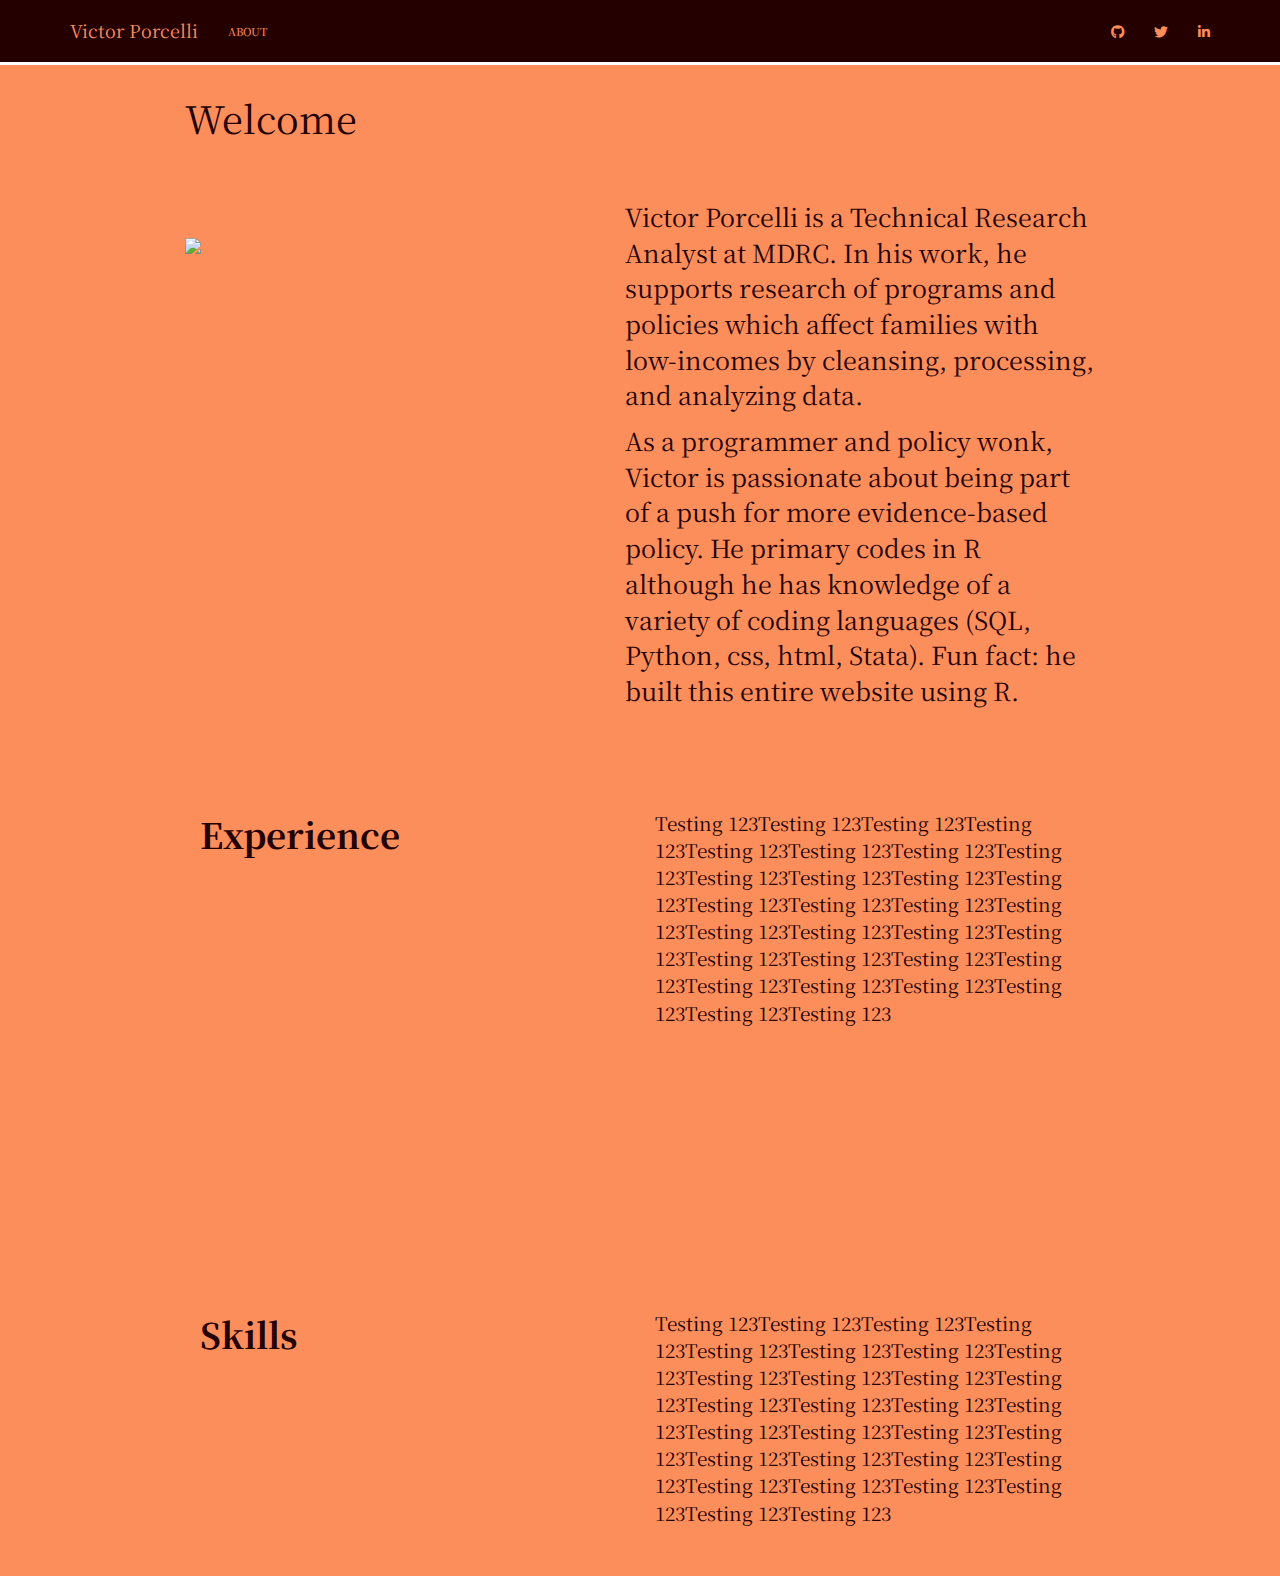
==== commit a24a9bdb: "Updating website content and style" ====
--- a/index.html
+++ b/index.html
@@ -11,12 +11,12 @@
 
 
 
-<title>Testing 123</title>
+<title>Welcome</title>
 
 <script src="site_libs/header-attrs-2.25/header-attrs.js"></script>
 <script src="site_libs/jquery-3.6.0/jquery-3.6.0.min.js"></script>
 <meta name="viewport" content="width=device-width, initial-scale=1" />
-<link href="site_libs/bootstrap-3.3.5/css/yeti.min.css" rel="stylesheet" />
+<link href="site_libs/bootstrap-3.3.5/css/sandstone.min.css" rel="stylesheet" />
 <script src="site_libs/bootstrap-3.3.5/js/bootstrap.min.js"></script>
 <script src="site_libs/bootstrap-3.3.5/shim/html5shiv.min.js"></script>
 <script src="site_libs/bootstrap-3.3.5/shim/respond.min.js"></script>
@@ -32,6 +32,8 @@
 <script src="site_libs/navigation-1.1/tabsets.js"></script>
 <link href="site_libs/highlightjs-9.12.0/default.css" rel="stylesheet" />
 <script src="site_libs/highlightjs-9.12.0/highlight.js"></script>
+<link href="site_libs/font-awesome-6.4.2/css/all.min.css" rel="stylesheet" />
+<link href="site_libs/font-awesome-6.4.2/css/v4-shims.min.css" rel="stylesheet" />
 
 <style type="text/css">
   code{white-space: pre-wrap;}
@@ -58,6 +60,7 @@
 
 
 
+<link rel="stylesheet" href="style.css" type="text/css" />
 
 
 
@@ -242,10 +245,29 @@
     </div>
     <div id="navbar" class="navbar-collapse collapse">
       <ul class="nav navbar-nav">
-        
+        <li>
+  <a href="about.html">About</a>
+</li>
       </ul>
       <ul class="nav navbar-nav navbar-right">
-        
+        <li>
+  <a href="https://github.com/VictorPorcelli/">
+    <span class="fa fa-github fa-lg"></span>
+     
+  </a>
+</li>
+<li>
+  <a href="https://twitter.com/victor_porcelli?lang=en">
+    <span class="fa fa-twitter fa-lg"></span>
+     
+  </a>
+</li>
+<li>
+  <a href="https://www.linkedin.com/in/victor-porcelli-4a6a28147/">
+    <span class="fa fa-linkedin fa-lg"></span>
+     
+  </a>
+</li>
       </ul>
     </div><!--/.nav-collapse -->
   </div><!--/.container -->
@@ -255,14 +277,49 @@
 
 
 
-<h1 class="title toc-ignore">Testing 123</h1>
-
-</div>
-
-
-<div id="this-is-my-website" class="section level2">
-<h2>This is my website</h2>
-<p>I now have a website hosted on Github.</p>
+<h1 class="title toc-ignore">Welcome</h1>
+
+</div>
+
+
+<div
+style="width: 400px; height: auto; float: left; margin-right: 40px; margin-top: 80px;">
+<p><img src="homepage_photo.png" /></p>
+</div>
+<div style="font-size: 25px; margin-left: 440px; margin-top: 60px;">
+<p>Victor Porcelli is a Technical Research Analyst at MDRC. In his work,
+he supports research of programs and policies which affect families with
+low-incomes by cleansing, processing, and analyzing data.</p>
+<p>As a programmer and policy wonk, Victor is passionate about being
+part of a push for more evidence-based policy. He primary codes in R
+although he has knowledge of a variety of coding languages (SQL, Python,
+css, html, Stata). Fun fact: he built this entire website using R.</p>
+</div>
+<div style="margin-top: 100px;">
+<div class="col-md-6", style="font-size: 35px; font-weight: bold;">
+Experience
+</div>
+<div class="col-md-6">
+<p>Testing 123Testing 123Testing 123Testing 123Testing 123Testing
+123Testing 123Testing 123Testing 123Testing 123Testing 123Testing
+123Testing 123Testing 123Testing 123Testing 123Testing 123Testing
+123Testing 123Testing 123Testing 123Testing 123Testing 123Testing
+123Testing 123Testing 123Testing 123Testing 123Testing 123Testing
+123</p>
+</div>
+</div>
+<div style="margin-top: 600px;">
+<div class="col-md-6", style="font-size: 35px; font-weight: bold;">
+Skills
+</div>
+<div class="col-md-6">
+<p>Testing 123Testing 123Testing 123Testing 123Testing 123Testing
+123Testing 123Testing 123Testing 123Testing 123Testing 123Testing
+123Testing 123Testing 123Testing 123Testing 123Testing 123Testing
+123Testing 123Testing 123Testing 123Testing 123Testing 123Testing
+123Testing 123Testing 123Testing 123Testing 123Testing 123Testing
+123</p>
+</div>
 </div>
 
 
--- a/site_libs/bootstrap-3.3.5/css/sandstone.min.css
+++ b/site_libs/bootstrap-3.3.5/css/sandstone.min.css
@@ -0,0 +1,24 @@
+@font-face {
+  font-family: 'Roboto';
+  font-style: normal;
+  font-weight: 400;
+  src: url(fonts/Roboto.ttf) format('truetype');
+}
+@font-face {
+  font-family: 'Roboto';
+  font-style: normal;
+  font-weight: 500;
+  src: url(fonts/RobotoMedium.ttf) format('truetype');
+}
+
+/*!
+ * bootswatch v3.3.6
+ * Homepage: http://bootswatch.com
+ * Copyright 2012-2015 Thomas Park
+ * Licensed under MIT
+ * Based on Bootstrap
+*//*!
+ * Bootstrap v3.3.6 (http://getbootstrap.com)
+ * Copyright 2011-2015 Twitter, Inc.
+ * Licensed under MIT (https://github.com/twbs/bootstrap/blob/master/LICENSE)
+ *//*! normalize.css v3.0.3 | MIT License | github.com/necolas/normalize.css */html{font-family:sans-serif;-ms-text-size-adjust:100%;-webkit-text-size-adjust:100%}body{margin:0}article,aside,details,figcaption,figure,footer,header,hgroup,main,menu,nav,section,summary{display:block}audio,canvas,progress,video{display:inline-block;vertical-align:baseline}audio:not([controls]){display:none;height:0}[hidden],template{display:none}a{background-color:transparent}a:active,a:hover{outline:0}abbr[title]{border-bottom:1px dotted}b,strong{font-weight:bold}dfn{font-style:italic}h1{font-size:2em;margin:0.67em 0}mark{background:#ff0;color:#000}small{font-size:80%}sub,sup{font-size:75%;line-height:0;position:relative;vertical-align:baseline}sup{top:-0.5em}sub{bottom:-0.25em}img{border:0}svg:not(:root){overflow:hidden}figure{margin:1em 40px}hr{-webkit-box-sizing:content-box;-moz-box-sizing:content-box;box-sizing:content-box;height:0}pre{overflow:auto}code,kbd,pre,samp{font-family:monospace, monospace;font-size:1em}button,input,optgroup,select,textarea{color:inherit;font:inherit;margin:0}button{overflow:visible}button,select{text-transform:none}button,html input[type="button"],input[type="reset"],input[type="submit"]{-webkit-appearance:button;cursor:pointer}button[disabled],html input[disabled]{cursor:default}button::-moz-focus-inner,input::-moz-focus-inner{border:0;padding:0}input{line-height:normal}input[type="checkbox"],input[type="radio"]{-webkit-box-sizing:border-box;-moz-box-sizing:border-box;box-sizing:border-box;padding:0}input[type="number"]::-webkit-inner-spin-button,input[type="number"]::-webkit-outer-spin-button{height:auto}input[type="search"]{-webkit-appearance:textfield;-webkit-box-sizing:content-box;-moz-box-sizing:content-box;box-sizing:content-box}input[type="search"]::-webkit-search-cancel-button,input[type="search"]::-webkit-search-decoration{-webkit-appearance:none}fieldset{border:1px solid #c0c0c0;margin:0 2px;padding:0.35em 0.625em 0.75em}legend{border:0;padding:0}textarea{overflow:auto}optgroup{font-weight:bold}table{border-collapse:collapse;border-spacing:0}td,th{padding:0}/*! Source: https://github.com/h5bp/html5-boilerplate/blob/master/src/css/main.css */@media print{*,*:before,*:after{background:transparent !important;color:#000 !important;-webkit-box-shadow:none !important;box-shadow:none !important;text-shadow:none !important}a,a:visited{text-decoration:underline}a[href]:after{content:" (" attr(href) ")"}abbr[title]:after{content:" (" attr(title) ")"}a[href^="#"]:after,a[href^="javascript:"]:after{content:""}pre,blockquote{border:1px solid #999;page-break-inside:avoid}thead{display:table-header-group}tr,img{page-break-inside:avoid}img{max-width:100% !important}p,h2,h3{orphans:3;widows:3}h2,h3{page-break-after:avoid}.navbar{display:none}.btn>.caret,.dropup>.btn>.caret{border-top-color:#000 !important}.label{border:1px solid #000}.table{border-collapse:collapse !important}.table td,.table th{background-color:#fff !important}.table-bordered th,.table-bordered td{border:1px solid #ddd !important}}@font-face{font-family:'Glyphicons Halflings';src:url('../fonts/glyphicons-halflings-regular.eot');src:url('../fonts/glyphicons-halflings-regular.eot?#iefix') format('embedded-opentype'),url('../fonts/glyphicons-halflings-regular.woff') format('woff'),url('../fonts/glyphicons-halflings-regular.ttf') format('truetype'),url('../fonts/glyphicons-halflings-regular.svg#glyphicons_halflingsregular') format('svg')}.glyphicon{position:relative;top:1px;display:inline-block;font-family:'Glyphicons Halflings';font-style:normal;font-weight:normal;line-height:1;-webkit-font-smoothing:antialiased;-moz-osx-font-smoothing:grayscale}.glyphicon-asterisk:before{content:"\002a"}.glyphicon-plus:before{content:"\002b"}.glyphicon-euro:before,.glyphicon-eur:before{content:"\20ac"}.glyphicon-minus:before{content:"\2212"}.glyphicon-cloud:before{content:"\2601"}.glyphicon-envelope:before{content:"\2709"}.glyphicon-pencil:before{content:"\270f"}.glyphicon-glass:before{content:"\e001"}.glyphicon-music:before{content:"\e002"}.glyphicon-search:before{content:"\e003"}.glyphicon-heart:before{content:"\e005"}.glyphicon-star:before{content:"\e006"}.glyphicon-star-empty:before{content:"\e007"}.glyphicon-user:before{content:"\e008"}.glyphicon-film:before{content:"\e009"}.glyphicon-th-large:before{content:"\e010"}.glyphicon-th:before{content:"\e011"}.glyphicon-th-list:before{content:"\e012"}.glyphicon-ok:before{content:"\e013"}.glyphicon-remove:before{content:"\e014"}.glyphicon-zoom-in:before{content:"\e015"}.glyphicon-zoom-out:before{content:"\e016"}.glyphicon-off:before{content:"\e017"}.glyphicon-signal:before{content:"\e018"}.glyphicon-cog:before{content:"\e019"}.glyphicon-trash:before{content:"\e020"}.glyphicon-home:before{content:"\e021"}.glyphicon-file:before{content:"\e022"}.glyphicon-time:before{content:"\e023"}.glyphicon-road:before{content:"\e024"}.glyphicon-download-alt:before{content:"\e025"}.glyphicon-download:before{content:"\e026"}.glyphicon-upload:before{content:"\e027"}.glyphicon-inbox:before{content:"\e028"}.glyphicon-play-circle:before{content:"\e029"}.glyphicon-repeat:before{content:"\e030"}.glyphicon-refresh:before{content:"\e031"}.glyphicon-list-alt:before{content:"\e032"}.glyphicon-lock:before{content:"\e033"}.glyphicon-flag:before{content:"\e034"}.glyphicon-headphones:before{content:"\e035"}.glyphicon-volume-off:before{content:"\e036"}.glyphicon-volume-down:before{content:"\e037"}.glyphicon-volume-up:before{content:"\e038"}.glyphicon-qrcode:before{content:"\e039"}.glyphicon-barcode:before{content:"\e040"}.glyphicon-tag:before{content:"\e041"}.glyphicon-tags:before{content:"\e042"}.glyphicon-book:before{content:"\e043"}.glyphicon-bookmark:before{content:"\e044"}.glyphicon-print:before{content:"\e045"}.glyphicon-camera:before{content:"\e046"}.glyphicon-font:before{content:"\e047"}.glyphicon-bold:before{content:"\e048"}.glyphicon-italic:before{content:"\e049"}.glyphicon-text-height:before{content:"\e050"}.glyphicon-text-width:before{content:"\e051"}.glyphicon-align-left:before{content:"\e052"}.glyphicon-align-center:before{content:"\e053"}.glyphicon-align-right:before{content:"\e054"}.glyphicon-align-justify:before{content:"\e055"}.glyphicon-list:before{content:"\e056"}.glyphicon-indent-left:before{content:"\e057"}.glyphicon-indent-right:before{content:"\e058"}.glyphicon-facetime-video:before{content:"\e059"}.glyphicon-picture:before{content:"\e060"}.glyphicon-map-marker:before{content:"\e062"}.glyphicon-adjust:before{content:"\e063"}.glyphicon-tint:before{content:"\e064"}.glyphicon-edit:before{content:"\e065"}.glyphicon-share:before{content:"\e066"}.glyphicon-check:before{content:"\e067"}.glyphicon-move:before{content:"\e068"}.glyphicon-step-backward:before{content:"\e069"}.glyphicon-fast-backward:before{content:"\e070"}.glyphicon-backward:before{content:"\e071"}.glyphicon-play:before{content:"\e072"}.glyphicon-pause:before{content:"\e073"}.glyphicon-stop:before{content:"\e074"}.glyphicon-forward:before{content:"\e075"}.glyphicon-fast-forward:before{content:"\e076"}.glyphicon-step-forward:before{content:"\e077"}.glyphicon-eject:before{content:"\e078"}.glyphicon-chevron-left:before{content:"\e079"}.glyphicon-chevron-right:before{content:"\e080"}.glyphicon-plus-sign:before{content:"\e081"}.glyphicon-minus-sign:before{content:"\e082"}.glyphicon-remove-sign:before{content:"\e083"}.glyphicon-ok-sign:before{content:"\e084"}.glyphicon-question-sign:before{content:"\e085"}.glyphicon-info-sign:before{content:"\e086"}.glyphicon-screenshot:before{content:"\e087"}.glyphicon-remove-circle:before{content:"\e088"}.glyphicon-ok-circle:before{content:"\e089"}.glyphicon-ban-circle:before{content:"\e090"}.glyphicon-arrow-left:before{content:"\e091"}.glyphicon-arrow-right:before{content:"\e092"}.glyphicon-arrow-up:before{content:"\e093"}.glyphicon-arrow-down:before{content:"\e094"}.glyphicon-share-alt:before{content:"\e095"}.glyphicon-resize-full:before{content:"\e096"}.glyphicon-resize-small:before{content:"\e097"}.glyphicon-exclamation-sign:before{content:"\e101"}.glyphicon-gift:before{content:"\e102"}.glyphicon-leaf:before{content:"\e103"}.glyphicon-fire:before{content:"\e104"}.glyphicon-eye-open:before{content:"\e105"}.glyphicon-eye-close:before{content:"\e106"}.glyphicon-warning-sign:before{content:"\e107"}.glyphicon-plane:before{content:"\e108"}.glyphicon-calendar:before{content:"\e109"}.glyphicon-random:before{content:"\e110"}.glyphicon-comment:before{content:"\e111"}.glyphicon-magnet:before{content:"\e112"}.glyphicon-chevron-up:before{content:"\e113"}.glyphicon-chevron-down:before{content:"\e114"}.glyphicon-retweet:before{content:"\e115"}.glyphicon-shopping-cart:before{content:"\e116"}.glyphicon-folder-close:before{content:"\e117"}.glyphicon-folder-open:before{content:"\e118"}.glyphicon-resize-vertical:before{content:"\e119"}.glyphicon-resize-horizontal:before{content:"\e120"}.glyphicon-hdd:before{content:"\e121"}.glyphicon-bullhorn:before{content:"\e122"}.glyphicon-bell:before{content:"\e123"}.glyphicon-certificate:before{content:"\e124"}.glyphicon-thumbs-up:before{content:"\e125"}.glyphicon-thumbs-down:before{content:"\e126"}.glyphicon-hand-right:before{content:"\e127"}.glyphicon-hand-left:before{content:"\e128"}.glyphicon-hand-up:before{content:"\e129"}.glyphicon-hand-down:before{content:"\e130"}.glyphicon-circle-arrow-right:before{content:"\e131"}.glyphicon-circle-arrow-left:before{content:"\e132"}.glyphicon-circle-arrow-up:before{content:"\e133"}.glyphicon-circle-arrow-down:before{content:"\e134"}.glyphicon-globe:before{content:"\e135"}.glyphicon-wrench:before{content:"\e136"}.glyphicon-tasks:before{content:"\e137"}.glyphicon-filter:before{content:"\e138"}.glyphicon-briefcase:before{content:"\e139"}.glyphicon-fullscreen:before{content:"\e140"}.glyphicon-dashboard:before{content:"\e141"}.glyphicon-paperclip:before{content:"\e142"}.glyphicon-heart-empty:before{content:"\e143"}.glyphicon-link:before{content:"\e144"}.glyphicon-phone:before{content:"\e145"}.glyphicon-pushpin:before{content:"\e146"}.glyphicon-usd:before{content:"\e148"}.glyphicon-gbp:before{content:"\e149"}.glyphicon-sort:before{content:"\e150"}.glyphicon-sort-by-alphabet:before{content:"\e151"}.glyphicon-sort-by-alphabet-alt:before{content:"\e152"}.glyphicon-sort-by-order:before{content:"\e153"}.glyphicon-sort-by-order-alt:before{content:"\e154"}.glyphicon-sort-by-attributes:before{content:"\e155"}.glyphicon-sort-by-attributes-alt:before{content:"\e156"}.glyphicon-unchecked:before{content:"\e157"}.glyphicon-expand:before{content:"\e158"}.glyphicon-collapse-down:before{content:"\e159"}.glyphicon-collapse-up:before{content:"\e160"}.glyphicon-log-in:before{content:"\e161"}.glyphicon-flash:before{content:"\e162"}.glyphicon-log-out:before{content:"\e163"}.glyphicon-new-window:before{content:"\e164"}.glyphicon-record:before{content:"\e165"}.glyphicon-save:before{content:"\e166"}.glyphicon-open:before{content:"\e167"}.glyphicon-saved:before{content:"\e168"}.glyphicon-import:before{content:"\e169"}.glyphicon-export:before{content:"\e170"}.glyphicon-send:before{content:"\e171"}.glyphicon-floppy-disk:before{content:"\e172"}.glyphicon-floppy-saved:before{content:"\e173"}.glyphicon-floppy-remove:before{content:"\e174"}.glyphicon-floppy-save:before{content:"\e175"}.glyphicon-floppy-open:before{content:"\e176"}.glyphicon-credit-card:before{content:"\e177"}.glyphicon-transfer:before{content:"\e178"}.glyphicon-cutlery:before{content:"\e179"}.glyphicon-header:before{content:"\e180"}.glyphicon-compressed:before{content:"\e181"}.glyphicon-earphone:before{content:"\e182"}.glyphicon-phone-alt:before{content:"\e183"}.glyphicon-tower:before{content:"\e184"}.glyphicon-stats:before{content:"\e185"}.glyphicon-sd-video:before{content:"\e186"}.glyphicon-hd-video:before{content:"\e187"}.glyphicon-subtitles:before{content:"\e188"}.glyphicon-sound-stereo:before{content:"\e189"}.glyphicon-sound-dolby:before{content:"\e190"}.glyphicon-sound-5-1:before{content:"\e191"}.glyphicon-sound-6-1:before{content:"\e192"}.glyphicon-sound-7-1:before{content:"\e193"}.glyphicon-copyright-mark:before{content:"\e194"}.glyphicon-registration-mark:before{content:"\e195"}.glyphicon-cloud-download:before{content:"\e197"}.glyphicon-cloud-upload:before{content:"\e198"}.glyphicon-tree-conifer:before{content:"\e199"}.glyphicon-tree-deciduous:before{content:"\e200"}.glyphicon-cd:before{content:"\e201"}.glyphicon-save-file:before{content:"\e202"}.glyphicon-open-file:before{content:"\e203"}.glyphicon-level-up:before{content:"\e204"}.glyphicon-copy:before{content:"\e205"}.glyphicon-paste:before{content:"\e206"}.glyphicon-alert:before{content:"\e209"}.glyphicon-equalizer:before{content:"\e210"}.glyphicon-king:before{content:"\e211"}.glyphicon-queen:before{content:"\e212"}.glyphicon-pawn:before{content:"\e213"}.glyphicon-bishop:before{content:"\e214"}.glyphicon-knight:before{content:"\e215"}.glyphicon-baby-formula:before{content:"\e216"}.glyphicon-tent:before{content:"\26fa"}.glyphicon-blackboard:before{content:"\e218"}.glyphicon-bed:before{content:"\e219"}.glyphicon-apple:before{content:"\f8ff"}.glyphicon-erase:before{content:"\e221"}.glyphicon-hourglass:before{content:"\231b"}.glyphicon-lamp:before{content:"\e223"}.glyphicon-duplicate:before{content:"\e224"}.glyphicon-piggy-bank:before{content:"\e225"}.glyphicon-scissors:before{content:"\e226"}.glyphicon-bitcoin:before{content:"\e227"}.glyphicon-btc:before{content:"\e227"}.glyphicon-xbt:before{content:"\e227"}.glyphicon-yen:before{content:"\00a5"}.glyphicon-jpy:before{content:"\00a5"}.glyphicon-ruble:before{content:"\20bd"}.glyphicon-rub:before{content:"\20bd"}.glyphicon-scale:before{content:"\e230"}.glyphicon-ice-lolly:before{content:"\e231"}.glyphicon-ice-lolly-tasted:before{content:"\e232"}.glyphicon-education:before{content:"\e233"}.glyphicon-option-horizontal:before{content:"\e234"}.glyphicon-option-vertical:before{content:"\e235"}.glyphicon-menu-hamburger:before{content:"\e236"}.glyphicon-modal-window:before{content:"\e237"}.glyphicon-oil:before{content:"\e238"}.glyphicon-grain:before{content:"\e239"}.glyphicon-sunglasses:before{content:"\e240"}.glyphicon-text-size:before{content:"\e241"}.glyphicon-text-color:before{content:"\e242"}.glyphicon-text-background:before{content:"\e243"}.glyphicon-object-align-top:before{content:"\e244"}.glyphicon-object-align-bottom:before{content:"\e245"}.glyphicon-object-align-horizontal:before{content:"\e246"}.glyphicon-object-align-left:before{content:"\e247"}.glyphicon-object-align-vertical:before{content:"\e248"}.glyphicon-object-align-right:before{content:"\e249"}.glyphicon-triangle-right:before{content:"\e250"}.glyphicon-triangle-left:before{content:"\e251"}.glyphicon-triangle-bottom:before{content:"\e252"}.glyphicon-triangle-top:before{content:"\e253"}.glyphicon-console:before{content:"\e254"}.glyphicon-superscript:before{content:"\e255"}.glyphicon-subscript:before{content:"\e256"}.glyphicon-menu-left:before{content:"\e257"}.glyphicon-menu-right:before{content:"\e258"}.glyphicon-menu-down:before{content:"\e259"}.glyphicon-menu-up:before{content:"\e260"}*{-webkit-box-sizing:border-box;-moz-box-sizing:border-box;box-sizing:border-box}*:before,*:after{-webkit-box-sizing:border-box;-moz-box-sizing:border-box;box-sizing:border-box}html{font-size:10px;-webkit-tap-highlight-color:rgba(0,0,0,0)}body{font-family:"Roboto","Helvetica Neue",Helvetica,Arial,sans-serif;font-size:14px;line-height:1.42857143;color:#3e3f3a;background-color:#ffffff}input,button,select,textarea{font-family:inherit;font-size:inherit;line-height:inherit}a{color:#93c54b;text-decoration:none}a:hover,a:focus{color:#79a736;text-decoration:underline}a:focus{outline:thin dotted;outline:5px auto -webkit-focus-ring-color;outline-offset:-2px}figure{margin:0}img{vertical-align:middle}.img-responsive,.thumbnail>img,.thumbnail a>img,.carousel-inner>.item>img,.carousel-inner>.item>a>img{display:block;max-width:100%;height:auto}.img-rounded{border-radius:6px}.img-thumbnail{padding:4px;line-height:1.42857143;background-color:#f8f5f0;border:1px solid #dfd7ca;border-radius:4px;-webkit-transition:all .2s ease-in-out;-o-transition:all .2s ease-in-out;transition:all .2s ease-in-out;display:inline-block;max-width:100%;height:auto}.img-circle{border-radius:50%}hr{margin-top:20px;margin-bottom:20px;border:0;border-top:1px solid #f8f5f0}.sr-only{position:absolute;width:1px;height:1px;margin:-1px;padding:0;overflow:hidden;clip:rect(0, 0, 0, 0);border:0}.sr-only-focusable:active,.sr-only-focusable:focus{position:static;width:auto;height:auto;margin:0;overflow:visible;clip:auto}[role="button"]{cursor:pointer}h1,h2,h3,h4,h5,h6,.h1,.h2,.h3,.h4,.h5,.h6{font-family:inherit;font-weight:400;line-height:1.1;color:inherit}h1 small,h2 small,h3 small,h4 small,h5 small,h6 small,.h1 small,.h2 small,.h3 small,.h4 small,.h5 small,.h6 small,h1 .small,h2 .small,h3 .small,h4 .small,h5 .small,h6 .small,.h1 .small,.h2 .small,.h3 .small,.h4 .small,.h5 .small,.h6 .small{font-weight:normal;line-height:1;color:#98978b}h1,.h1,h2,.h2,h3,.h3{margin-top:20px;margin-bottom:10px}h1 small,.h1 small,h2 small,.h2 small,h3 small,.h3 small,h1 .small,.h1 .small,h2 .small,.h2 .small,h3 .small,.h3 .small{font-size:65%}h4,.h4,h5,.h5,h6,.h6{margin-top:10px;margin-bottom:10px}h4 small,.h4 small,h5 small,.h5 small,h6 small,.h6 small,h4 .small,.h4 .small,h5 .small,.h5 .small,h6 .small,.h6 .small{font-size:75%}h1,.h1{font-size:36px}h2,.h2{font-size:30px}h3,.h3{font-size:24px}h4,.h4{font-size:18px}h5,.h5{font-size:14px}h6,.h6{font-size:12px}p{margin:0 0 10px}.lead{margin-bottom:20px;font-size:16px;font-weight:300;line-height:1.4}@media (min-width:768px){.lead{font-size:21px}}small,.small{font-size:85%}mark,.mark{background-color:#fcf8e3;padding:.2em}.text-left{text-align:left}.text-right{text-align:right}.text-center{text-align:center}.text-justify{text-align:justify}.text-nowrap{white-space:nowrap}.text-lowercase{text-transform:lowercase}.text-uppercase{text-transform:uppercase}.text-capitalize{text-transform:capitalize}.text-muted{color:#98978b}.text-primary{color:#325d88}a.text-primary:hover,a.text-primary:focus{color:#244363}.text-success{color:#93c54b}a.text-success:hover,a.text-success:focus{color:#79a736}.text-info{color:#29abe0}a.text-info:hover,a.text-info:focus{color:#1b8dbb}.text-warning{color:#f47c3c}a.text-warning:hover,a.text-warning:focus{color:#ef5c0e}.text-danger{color:#d9534f}a.text-danger:hover,a.text-danger:focus{color:#c9302c}.bg-primary{color:#fff;background-color:#325d88}a.bg-primary:hover,a.bg-primary:focus{background-color:#244363}.bg-success{background-color:#dff0d8}a.bg-success:hover,a.bg-success:focus{background-color:#c1e2b3}.bg-info{background-color:#d9edf7}a.bg-info:hover,a.bg-info:focus{background-color:#afd9ee}.bg-warning{background-color:#fcf8e3}a.bg-warning:hover,a.bg-warning:focus{background-color:#f7ecb5}.bg-danger{background-color:#f2dede}a.bg-danger:hover,a.bg-danger:focus{background-color:#e4b9b9}.page-header{padding-bottom:9px;margin:40px 0 20px;border-bottom:1px solid #f8f5f0}ul,ol{margin-top:0;margin-bottom:10px}ul ul,ol ul,ul ol,ol ol{margin-bottom:0}.list-unstyled{padding-left:0;list-style:none}.list-inline{padding-left:0;list-style:none;margin-left:-5px}.list-inline>li{display:inline-block;padding-left:5px;padding-right:5px}dl{margin-top:0;margin-bottom:20px}dt,dd{line-height:1.42857143}dt{font-weight:bold}dd{margin-left:0}@media (min-width:768px){.dl-horizontal dt{float:left;width:160px;clear:left;text-align:right;overflow:hidden;text-overflow:ellipsis;white-space:nowrap}.dl-horizontal dd{margin-left:180px}}abbr[title],abbr[data-original-title]{cursor:help;border-bottom:1px dotted #98978b}.initialism{font-size:90%;text-transform:uppercase}blockquote{padding:10px 20px;margin:0 0 20px;font-size:17.5px;border-left:5px solid #dfd7ca}blockquote p:last-child,blockquote ul:last-child,blockquote ol:last-child{margin-bottom:0}blockquote footer,blockquote small,blockquote .small{display:block;font-size:80%;line-height:1.42857143;color:#3e3f3a}blockquote footer:before,blockquote small:before,blockquote .small:before{content:'\2014 \00A0'}.blockquote-reverse,blockquote.pull-right{padding-right:15px;padding-left:0;border-right:5px solid #dfd7ca;border-left:0;text-align:right}.blockquote-reverse footer:before,blockquote.pull-right footer:before,.blockquote-reverse small:before,blockquote.pull-right small:before,.blockquote-reverse .small:before,blockquote.pull-right .small:before{content:''}.blockquote-reverse footer:after,blockquote.pull-right footer:after,.blockquote-reverse small:after,blockquote.pull-right small:after,.blockquote-reverse .small:after,blockquote.pull-right .small:after{content:'\00A0 \2014'}address{margin-bottom:20px;font-style:normal;line-height:1.42857143}code,kbd,pre,samp{font-family:monospace}code{padding:2px 4px;font-size:90%;color:#c7254e;background-color:#f9f2f4;border-radius:4px}kbd{padding:2px 4px;font-size:90%;color:#ffffff;background-color:#333333;border-radius:3px;-webkit-box-shadow:inset 0 -1px 0 rgba(0,0,0,0.25);box-shadow:inset 0 -1px 0 rgba(0,0,0,0.25)}kbd kbd{padding:0;font-size:100%;font-weight:bold;-webkit-box-shadow:none;box-shadow:none}pre{display:block;padding:9.5px;margin:0 0 10px;font-size:13px;line-height:1.42857143;word-break:break-all;word-wrap:break-word;color:#8e8c84;background-color:#f5f5f5;border:1px solid #cccccc;border-radius:4px}pre code{padding:0;font-size:inherit;color:inherit;white-space:pre-wrap;background-color:transparent;border-radius:0}.pre-scrollable{max-height:340px;overflow-y:scroll}.container{margin-right:auto;margin-left:auto;padding-left:15px;padding-right:15px}@media (min-width:768px){.container{width:750px}}@media (min-width:992px){.container{width:970px}}@media (min-width:1200px){.container{width:1170px}}.container-fluid{margin-right:auto;margin-left:auto;padding-left:15px;padding-right:15px}.row{margin-left:-15px;margin-right:-15px}.col-xs-1,.col-sm-1,.col-md-1,.col-lg-1,.col-xs-2,.col-sm-2,.col-md-2,.col-lg-2,.col-xs-3,.col-sm-3,.col-md-3,.col-lg-3,.col-xs-4,.col-sm-4,.col-md-4,.col-lg-4,.col-xs-5,.col-sm-5,.col-md-5,.col-lg-5,.col-xs-6,.col-sm-6,.col-md-6,.col-lg-6,.col-xs-7,.col-sm-7,.col-md-7,.col-lg-7,.col-xs-8,.col-sm-8,.col-md-8,.col-lg-8,.col-xs-9,.col-sm-9,.col-md-9,.col-lg-9,.col-xs-10,.col-sm-10,.col-md-10,.col-lg-10,.col-xs-11,.col-sm-11,.col-md-11,.col-lg-11,.col-xs-12,.col-sm-12,.col-md-12,.col-lg-12{position:relative;min-height:1px;padding-left:15px;padding-right:15px}.col-xs-1,.col-xs-2,.col-xs-3,.col-xs-4,.col-xs-5,.col-xs-6,.col-xs-7,.col-xs-8,.col-xs-9,.col-xs-10,.col-xs-11,.col-xs-12{float:left}.col-xs-12{width:100%}.col-xs-11{width:91.66666667%}.col-xs-10{width:83.33333333%}.col-xs-9{width:75%}.col-xs-8{width:66.66666667%}.col-xs-7{width:58.33333333%}.col-xs-6{width:50%}.col-xs-5{width:41.66666667%}.col-xs-4{width:33.33333333%}.col-xs-3{width:25%}.col-xs-2{width:16.66666667%}.col-xs-1{width:8.33333333%}.col-xs-pull-12{right:100%}.col-xs-pull-11{right:91.66666667%}.col-xs-pull-10{right:83.33333333%}.col-xs-pull-9{right:75%}.col-xs-pull-8{right:66.66666667%}.col-xs-pull-7{right:58.33333333%}.col-xs-pull-6{right:50%}.col-xs-pull-5{right:41.66666667%}.col-xs-pull-4{right:33.33333333%}.col-xs-pull-3{right:25%}.col-xs-pull-2{right:16.66666667%}.col-xs-pull-1{right:8.33333333%}.col-xs-pull-0{right:auto}.col-xs-push-12{left:100%}.col-xs-push-11{left:91.66666667%}.col-xs-push-10{left:83.33333333%}.col-xs-push-9{left:75%}.col-xs-push-8{left:66.66666667%}.col-xs-push-7{left:58.33333333%}.col-xs-push-6{left:50%}.col-xs-push-5{left:41.66666667%}.col-xs-push-4{left:33.33333333%}.col-xs-push-3{left:25%}.col-xs-push-2{left:16.66666667%}.col-xs-push-1{left:8.33333333%}.col-xs-push-0{left:auto}.col-xs-offset-12{margin-left:100%}.col-xs-offset-11{margin-left:91.66666667%}.col-xs-offset-10{margin-left:83.33333333%}.col-xs-offset-9{margin-left:75%}.col-xs-offset-8{margin-left:66.66666667%}.col-xs-offset-7{margin-left:58.33333333%}.col-xs-offset-6{margin-left:50%}.col-xs-offset-5{margin-left:41.66666667%}.col-xs-offset-4{margin-left:33.33333333%}.col-xs-offset-3{margin-left:25%}.col-xs-offset-2{margin-left:16.66666667%}.col-xs-offset-1{margin-left:8.33333333%}.col-xs-offset-0{margin-left:0%}@media (min-width:768px){.col-sm-1,.col-sm-2,.col-sm-3,.col-sm-4,.col-sm-5,.col-sm-6,.col-sm-7,.col-sm-8,.col-sm-9,.col-sm-10,.col-sm-11,.col-sm-12{float:left}.col-sm-12{width:100%}.col-sm-11{width:91.66666667%}.col-sm-10{width:83.33333333%}.col-sm-9{width:75%}.col-sm-8{width:66.66666667%}.col-sm-7{width:58.33333333%}.col-sm-6{width:50%}.col-sm-5{width:41.66666667%}.col-sm-4{width:33.33333333%}.col-sm-3{width:25%}.col-sm-2{width:16.66666667%}.col-sm-1{width:8.33333333%}.col-sm-pull-12{right:100%}.col-sm-pull-11{right:91.66666667%}.col-sm-pull-10{right:83.33333333%}.col-sm-pull-9{right:75%}.col-sm-pull-8{right:66.66666667%}.col-sm-pull-7{right:58.33333333%}.col-sm-pull-6{right:50%}.col-sm-pull-5{right:41.66666667%}.col-sm-pull-4{right:33.33333333%}.col-sm-pull-3{right:25%}.col-sm-pull-2{right:16.66666667%}.col-sm-pull-1{right:8.33333333%}.col-sm-pull-0{right:auto}.col-sm-push-12{left:100%}.col-sm-push-11{left:91.66666667%}.col-sm-push-10{left:83.33333333%}.col-sm-push-9{left:75%}.col-sm-push-8{left:66.66666667%}.col-sm-push-7{left:58.33333333%}.col-sm-push-6{left:50%}.col-sm-push-5{left:41.66666667%}.col-sm-push-4{left:33.33333333%}.col-sm-push-3{left:25%}.col-sm-push-2{left:16.66666667%}.col-sm-push-1{left:8.33333333%}.col-sm-push-0{left:auto}.col-sm-offset-12{margin-left:100%}.col-sm-offset-11{margin-left:91.66666667%}.col-sm-offset-10{margin-left:83.33333333%}.col-sm-offset-9{margin-left:75%}.col-sm-offset-8{margin-left:66.66666667%}.col-sm-offset-7{margin-left:58.33333333%}.col-sm-offset-6{margin-left:50%}.col-sm-offset-5{margin-left:41.66666667%}.col-sm-offset-4{margin-left:33.33333333%}.col-sm-offset-3{margin-left:25%}.col-sm-offset-2{margin-left:16.66666667%}.col-sm-offset-1{margin-left:8.33333333%}.col-sm-offset-0{margin-left:0%}}@media (min-width:992px){.col-md-1,.col-md-2,.col-md-3,.col-md-4,.col-md-5,.col-md-6,.col-md-7,.col-md-8,.col-md-9,.col-md-10,.col-md-11,.col-md-12{float:left}.col-md-12{width:100%}.col-md-11{width:91.66666667%}.col-md-10{width:83.33333333%}.col-md-9{width:75%}.col-md-8{width:66.66666667%}.col-md-7{width:58.33333333%}.col-md-6{width:50%}.col-md-5{width:41.66666667%}.col-md-4{width:33.33333333%}.col-md-3{width:25%}.col-md-2{width:16.66666667%}.col-md-1{width:8.33333333%}.col-md-pull-12{right:100%}.col-md-pull-11{right:91.66666667%}.col-md-pull-10{right:83.33333333%}.col-md-pull-9{right:75%}.col-md-pull-8{right:66.66666667%}.col-md-pull-7{right:58.33333333%}.col-md-pull-6{right:50%}.col-md-pull-5{right:41.66666667%}.col-md-pull-4{right:33.33333333%}.col-md-pull-3{right:25%}.col-md-pull-2{right:16.66666667%}.col-md-pull-1{right:8.33333333%}.col-md-pull-0{right:auto}.col-md-push-12{left:100%}.col-md-push-11{left:91.66666667%}.col-md-push-10{left:83.33333333%}.col-md-push-9{left:75%}.col-md-push-8{left:66.66666667%}.col-md-push-7{left:58.33333333%}.col-md-push-6{left:50%}.col-md-push-5{left:41.66666667%}.col-md-push-4{left:33.33333333%}.col-md-push-3{left:25%}.col-md-push-2{left:16.66666667%}.col-md-push-1{left:8.33333333%}.col-md-push-0{left:auto}.col-md-offset-12{margin-left:100%}.col-md-offset-11{margin-left:91.66666667%}.col-md-offset-10{margin-left:83.33333333%}.col-md-offset-9{margin-left:75%}.col-md-offset-8{margin-left:66.66666667%}.col-md-offset-7{margin-left:58.33333333%}.col-md-offset-6{margin-left:50%}.col-md-offset-5{margin-left:41.66666667%}.col-md-offset-4{margin-left:33.33333333%}.col-md-offset-3{margin-left:25%}.col-md-offset-2{margin-left:16.66666667%}.col-md-offset-1{margin-left:8.33333333%}.col-md-offset-0{margin-left:0%}}@media (min-width:1200px){.col-lg-1,.col-lg-2,.col-lg-3,.col-lg-4,.col-lg-5,.col-lg-6,.col-lg-7,.col-lg-8,.col-lg-9,.col-lg-10,.col-lg-11,.col-lg-12{float:left}.col-lg-12{width:100%}.col-lg-11{width:91.66666667%}.col-lg-10{width:83.33333333%}.col-lg-9{width:75%}.col-lg-8{width:66.66666667%}.col-lg-7{width:58.33333333%}.col-lg-6{width:50%}.col-lg-5{width:41.66666667%}.col-lg-4{width:33.33333333%}.col-lg-3{width:25%}.col-lg-2{width:16.66666667%}.col-lg-1{width:8.33333333%}.col-lg-pull-12{right:100%}.col-lg-pull-11{right:91.66666667%}.col-lg-pull-10{right:83.33333333%}.col-lg-pull-9{right:75%}.col-lg-pull-8{right:66.66666667%}.col-lg-pull-7{right:58.33333333%}.col-lg-pull-6{right:50%}.col-lg-pull-5{right:41.66666667%}.col-lg-pull-4{right:33.33333333%}.col-lg-pull-3{right:25%}.col-lg-pull-2{right:16.66666667%}.col-lg-pull-1{right:8.33333333%}.col-lg-pull-0{right:auto}.col-lg-push-12{left:100%}.col-lg-push-11{left:91.66666667%}.col-lg-push-10{left:83.33333333%}.col-lg-push-9{left:75%}.col-lg-push-8{left:66.66666667%}.col-lg-push-7{left:58.33333333%}.col-lg-push-6{left:50%}.col-lg-push-5{left:41.66666667%}.col-lg-push-4{left:33.33333333%}.col-lg-push-3{left:25%}.col-lg-push-2{left:16.66666667%}.col-lg-push-1{left:8.33333333%}.col-lg-push-0{left:auto}.col-lg-offset-12{margin-left:100%}.col-lg-offset-11{margin-left:91.66666667%}.col-lg-offset-10{margin-left:83.33333333%}.col-lg-offset-9{margin-left:75%}.col-lg-offset-8{margin-left:66.66666667%}.col-lg-offset-7{margin-left:58.33333333%}.col-lg-offset-6{margin-left:50%}.col-lg-offset-5{margin-left:41.66666667%}.col-lg-offset-4{margin-left:33.33333333%}.col-lg-offset-3{margin-left:25%}.col-lg-offset-2{margin-left:16.66666667%}.col-lg-offset-1{margin-left:8.33333333%}.col-lg-offset-0{margin-left:0%}}table{background-color:transparent}caption{padding-top:8px;padding-bottom:8px;color:#98978b;text-align:left}th{}.table{width:100%;max-width:100%;margin-bottom:20px}.table>thead>tr>th,.table>tbody>tr>th,.table>tfoot>tr>th,.table>thead>tr>td,.table>tbody>tr>td,.table>tfoot>tr>td{padding:8px;line-height:1.42857143;vertical-align:top;border-top:1px solid #dfd7ca}.table>thead>tr>th{vertical-align:bottom;border-bottom:2px solid #dfd7ca}.table>caption+thead>tr:first-child>th,.table>colgroup+thead>tr:first-child>th,.table>thead:first-child>tr:first-child>th,.table>caption+thead>tr:first-child>td,.table>colgroup+thead>tr:first-child>td,.table>thead:first-child>tr:first-child>td{border-top:0}.table>tbody+tbody{border-top:2px solid #dfd7ca}.table .table{background-color:#ffffff}.table-condensed>thead>tr>th,.table-condensed>tbody>tr>th,.table-condensed>tfoot>tr>th,.table-condensed>thead>tr>td,.table-condensed>tbody>tr>td,.table-condensed>tfoot>tr>td{padding:5px}.table-bordered{border:1px solid #dfd7ca}.table-bordered>thead>tr>th,.table-bordered>tbody>tr>th,.table-bordered>tfoot>tr>th,.table-bordered>thead>tr>td,.table-bordered>tbody>tr>td,.table-bordered>tfoot>tr>td{border:1px solid #dfd7ca}.table-bordered>thead>tr>th,.table-bordered>thead>tr>td{border-bottom-width:2px}.table-striped>tbody>tr:nth-of-type(odd){background-color:#f8f5f0}.table-hover>tbody>tr:hover{background-color:#f8f5f0}table col[class*="col-"]{position:static;float:none;display:table-column}table td[class*="col-"],table th[class*="col-"]{position:static;float:none;display:table-cell}.table>thead>tr>td.active,.table>tbody>tr>td.active,.table>tfoot>tr>td.active,.table>thead>tr>th.active,.table>tbody>tr>th.active,.table>tfoot>tr>th.active,.table>thead>tr.active>td,.table>tbody>tr.active>td,.table>tfoot>tr.active>td,.table>thead>tr.active>th,.table>tbody>tr.active>th,.table>tfoot>tr.active>th{background-color:#f8f5f0}.table-hover>tbody>tr>td.active:hover,.table-hover>tbody>tr>th.active:hover,.table-hover>tbody>tr.active:hover>td,.table-hover>tbody>tr:hover>.active,.table-hover>tbody>tr.active:hover>th{background-color:#f0e9df}.table>thead>tr>td.success,.table>tbody>tr>td.success,.table>tfoot>tr>td.success,.table>thead>tr>th.success,.table>tbody>tr>th.success,.table>tfoot>tr>th.success,.table>thead>tr.success>td,.table>tbody>tr.success>td,.table>tfoot>tr.success>td,.table>thead>tr.success>th,.table>tbody>tr.success>th,.table>tfoot>tr.success>th{background-color:#dff0d8}.table-hover>tbody>tr>td.success:hover,.table-hover>tbody>tr>th.success:hover,.table-hover>tbody>tr.success:hover>td,.table-hover>tbody>tr:hover>.success,.table-hover>tbody>tr.success:hover>th{background-color:#d0e9c6}.table>thead>tr>td.info,.table>tbody>tr>td.info,.table>tfoot>tr>td.info,.table>thead>tr>th.info,.table>tbody>tr>th.info,.table>tfoot>tr>th.info,.table>thead>tr.info>td,.table>tbody>tr.info>td,.table>tfoot>tr.info>td,.table>thead>tr.info>th,.table>tbody>tr.info>th,.table>tfoot>tr.info>th{background-color:#d9edf7}.table-hover>tbody>tr>td.info:hover,.table-hover>tbody>tr>th.info:hover,.table-hover>tbody>tr.info:hover>td,.table-hover>tbody>tr:hover>.info,.table-hover>tbody>tr.info:hover>th{background-color:#c4e3f3}.table>thead>tr>td.warning,.table>tbody>tr>td.warning,.table>tfoot>tr>td.warning,.table>thead>tr>th.warning,.table>tbody>tr>th.warning,.table>tfoot>tr>th.warning,.table>thead>tr.warning>td,.table>tbody>tr.warning>td,.table>tfoot>tr.warning>td,.table>thead>tr.warning>th,.table>tbody>tr.warning>th,.table>tfoot>tr.warning>th{background-color:#fcf8e3}.table-hover>tbody>tr>td.warning:hover,.table-hover>tbody>tr>th.warning:hover,.table-hover>tbody>tr.warning:hover>td,.table-hover>tbody>tr:hover>.warning,.table-hover>tbody>tr.warning:hover>th{background-color:#faf2cc}.table>thead>tr>td.danger,.table>tbody>tr>td.danger,.table>tfoot>tr>td.danger,.table>thead>tr>th.danger,.table>tbody>tr>th.danger,.table>tfoot>tr>th.danger,.table>thead>tr.danger>td,.table>tbody>tr.danger>td,.table>tfoot>tr.danger>td,.table>thead>tr.danger>th,.table>tbody>tr.danger>th,.table>tfoot>tr.danger>th{background-color:#f2dede}.table-hover>tbody>tr>td.danger:hover,.table-hover>tbody>tr>th.danger:hover,.table-hover>tbody>tr.danger:hover>td,.table-hover>tbody>tr:hover>.danger,.table-hover>tbody>tr.danger:hover>th{background-color:#ebcccc}.table-responsive{overflow-x:auto;min-height:0.01%}@media screen and (max-width:767px){.table-responsive{width:100%;margin-bottom:15px;overflow-y:hidden;-ms-overflow-style:-ms-autohiding-scrollbar;border:1px solid #dfd7ca}.table-responsive>.table{margin-bottom:0}.table-responsive>.table>thead>tr>th,.table-responsive>.table>tbody>tr>th,.table-responsive>.table>tfoot>tr>th,.table-responsive>.table>thead>tr>td,.table-responsive>.table>tbody>tr>td,.table-responsive>.table>tfoot>tr>td{white-space:nowrap}.table-responsive>.table-bordered{border:0}.table-responsive>.table-bordered>thead>tr>th:first-child,.table-responsive>.table-bordered>tbody>tr>th:first-child,.table-responsive>.table-bordered>tfoot>tr>th:first-child,.table-responsive>.table-bordered>thead>tr>td:first-child,.table-responsive>.table-bordered>tbody>tr>td:first-child,.table-responsive>.table-bordered>tfoot>tr>td:first-child{border-left:0}.table-responsive>.table-bordered>thead>tr>th:last-child,.table-responsive>.table-bordered>tbody>tr>th:last-child,.table-responsive>.table-bordered>tfoot>tr>th:last-child,.table-responsive>.table-bordered>thead>tr>td:last-child,.table-responsive>.table-bordered>tbody>tr>td:last-child,.table-responsive>.table-bordered>tfoot>tr>td:last-child{border-right:0}.table-responsive>.table-bordered>tbody>tr:last-child>th,.table-responsive>.table-bordered>tfoot>tr:last-child>th,.table-responsive>.table-bordered>tbody>tr:last-child>td,.table-responsive>.table-bordered>tfoot>tr:last-child>td{border-bottom:0}}fieldset{padding:0;margin:0;border:0;min-width:0}legend{display:block;width:100%;padding:0;margin-bottom:20px;font-size:21px;line-height:inherit;color:inherit;border:0;border-bottom:1px solid transparent}label{display:inline-block;max-width:100%;margin-bottom:5px;font-weight:bold}input[type="search"]{-webkit-box-sizing:border-box;-moz-box-sizing:border-box;box-sizing:border-box}input[type="radio"],input[type="checkbox"]{margin:4px 0 0;margin-top:1px \9;line-height:normal}input[type="file"]{display:block}input[type="range"]{display:block;width:100%}select[multiple],select[size]{height:auto}input[type="file"]:focus,input[type="radio"]:focus,input[type="checkbox"]:focus{outline:thin dotted;outline:5px auto -webkit-focus-ring-color;outline-offset:-2px}output{display:block;padding-top:13px;font-size:14px;line-height:1.42857143;color:#3e3f3a}.form-control{display:block;width:100%;height:46px;padding:12px 16px;font-size:14px;line-height:1.42857143;color:#3e3f3a;background-color:#ffffff;background-image:none;border:1px solid #dfd7ca;border-radius:4px;-webkit-box-shadow:inset 0 1px 1px rgba(0,0,0,0.075);box-shadow:inset 0 1px 1px rgba(0,0,0,0.075);-webkit-transition:border-color ease-in-out .15s,-webkit-box-shadow ease-in-out .15s;-o-transition:border-color ease-in-out .15s,box-shadow ease-in-out .15s;transition:border-color ease-in-out .15s,box-shadow ease-in-out .15s}.form-control:focus{border-color:transparent;outline:0;-webkit-box-shadow:inset 0 1px 1px rgba(0,0,0,0.075),0 0 8px rgba(0,0,0,0.6);box-shadow:inset 0 1px 1px rgba(0,0,0,0.075),0 0 8px rgba(0,0,0,0.6)}.form-control::-moz-placeholder{color:#dfd7ca;opacity:1}.form-control:-ms-input-placeholder{color:#dfd7ca}.form-control::-webkit-input-placeholder{color:#dfd7ca}.form-control::-ms-expand{border:0;background-color:transparent}.form-control[disabled],.form-control[readonly],fieldset[disabled] .form-control{background-color:#f8f5f0;opacity:1}.form-control[disabled],fieldset[disabled] .form-control{cursor:not-allowed}textarea.form-control{height:auto}input[type="search"]{-webkit-appearance:none}@media screen and (-webkit-min-device-pixel-ratio:0){input[type="date"].form-control,input[type="time"].form-control,input[type="datetime-local"].form-control,input[type="month"].form-control{line-height:46px}input[type="date"].input-sm,input[type="time"].input-sm,input[type="datetime-local"].input-sm,input[type="month"].input-sm,.input-group-sm input[type="date"],.input-group-sm input[type="time"],.input-group-sm input[type="datetime-local"],.input-group-sm input[type="month"]{line-height:30px}input[type="date"].input-lg,input[type="time"].input-lg,input[type="datetime-local"].input-lg,input[type="month"].input-lg,.input-group-lg input[type="date"],.input-group-lg input[type="time"],.input-group-lg input[type="datetime-local"],.input-group-lg input[type="month"]{line-height:66px}}.form-group{margin-bottom:15px}.radio,.checkbox{position:relative;display:block;margin-top:10px;margin-bottom:10px}.radio label,.checkbox label{min-height:20px;padding-left:20px;margin-bottom:0;font-weight:normal;cursor:pointer}.radio input[type="radio"],.radio-inline input[type="radio"],.checkbox input[type="checkbox"],.checkbox-inline input[type="checkbox"]{position:absolute;margin-left:-20px;margin-top:4px \9}.radio+.radio,.checkbox+.checkbox{margin-top:-5px}.radio-inline,.checkbox-inline{position:relative;display:inline-block;padding-left:20px;margin-bottom:0;vertical-align:middle;font-weight:normal;cursor:pointer}.radio-inline+.radio-inline,.checkbox-inline+.checkbox-inline{margin-top:0;margin-left:10px}input[type="radio"][disabled],input[type="checkbox"][disabled],input[type="radio"].disabled,input[type="checkbox"].disabled,fieldset[disabled] input[type="radio"],fieldset[disabled] input[type="checkbox"]{cursor:not-allowed}.radio-inline.disabled,.checkbox-inline.disabled,fieldset[disabled] .radio-inline,fieldset[disabled] .checkbox-inline{cursor:not-allowed}.radio.disabled label,.checkbox.disabled label,fieldset[disabled] .radio label,fieldset[disabled] .checkbox label{cursor:not-allowed}.form-control-static{padding-top:13px;padding-bottom:13px;margin-bottom:0;min-height:34px}.form-control-static.input-lg,.form-control-static.input-sm{padding-left:0;padding-right:0}.input-sm{height:30px;padding:5px 10px;font-size:12px;line-height:1.5;border-radius:3px}select.input-sm{height:30px;line-height:30px}textarea.input-sm,select[multiple].input-sm{height:auto}.form-group-sm .form-control{height:30px;padding:5px 10px;font-size:12px;line-height:1.5;border-radius:3px}.form-group-sm select.form-control{height:30px;line-height:30px}.form-group-sm textarea.form-control,.form-group-sm select[multiple].form-control{height:auto}.form-group-sm .form-control-static{height:30px;min-height:32px;padding:6px 10px;font-size:12px;line-height:1.5}.input-lg{height:66px;padding:20px 30px;font-size:18px;line-height:1.3333333;border-radius:6px}select.input-lg{height:66px;line-height:66px}textarea.input-lg,select[multiple].input-lg{height:auto}.form-group-lg .form-control{height:66px;padding:20px 30px;font-size:18px;line-height:1.3333333;border-radius:6px}.form-group-lg select.form-control{height:66px;line-height:66px}.form-group-lg textarea.form-control,.form-group-lg select[multiple].form-control{height:auto}.form-group-lg .form-control-static{height:66px;min-height:38px;padding:21px 30px;font-size:18px;line-height:1.3333333}.has-feedback{position:relative}.has-feedback .form-control{padding-right:57.5px}.form-control-feedback{position:absolute;top:0;right:0;z-index:2;display:block;width:46px;height:46px;line-height:46px;text-align:center;pointer-events:none}.input-lg+.form-control-feedback,.input-group-lg+.form-control-feedback,.form-group-lg .form-control+.form-control-feedback{width:66px;height:66px;line-height:66px}.input-sm+.form-control-feedback,.input-group-sm+.form-control-feedback,.form-group-sm .form-control+.form-control-feedback{width:30px;height:30px;line-height:30px}.has-success .help-block,.has-success .control-label,.has-success .radio,.has-success .checkbox,.has-success .radio-inline,.has-success .checkbox-inline,.has-success.radio label,.has-success.checkbox label,.has-success.radio-inline label,.has-success.checkbox-inline label{color:#93c54b}.has-success .form-control{border-color:#93c54b;-webkit-box-shadow:inset 0 1px 1px rgba(0,0,0,0.075);box-shadow:inset 0 1px 1px rgba(0,0,0,0.075)}.has-success .form-control:focus{border-color:#79a736;-webkit-box-shadow:inset 0 1px 1px rgba(0,0,0,0.075),0 0 6px #c1de98;box-shadow:inset 0 1px 1px rgba(0,0,0,0.075),0 0 6px #c1de98}.has-success .input-group-addon{color:#93c54b;border-color:#93c54b;background-color:#dff0d8}.has-success .form-control-feedback{color:#93c54b}.has-warning .help-block,.has-warning .control-label,.has-warning .radio,.has-warning .checkbox,.has-warning .radio-inline,.has-warning .checkbox-inline,.has-warning.radio label,.has-warning.checkbox label,.has-warning.radio-inline label,.has-warning.checkbox-inline label{color:#f47c3c}.has-warning .form-control{border-color:#f47c3c;-webkit-box-shadow:inset 0 1px 1px rgba(0,0,0,0.075);box-shadow:inset 0 1px 1px rgba(0,0,0,0.075)}.has-warning .form-control:focus{border-color:#ef5c0e;-webkit-box-shadow:inset 0 1px 1px rgba(0,0,0,0.075),0 0 6px #f9bd9d;box-shadow:inset 0 1px 1px rgba(0,0,0,0.075),0 0 6px #f9bd9d}.has-warning .input-group-addon{color:#f47c3c;border-color:#f47c3c;background-color:#fcf8e3}.has-warning .form-control-feedback{color:#f47c3c}.has-error .help-block,.has-error .control-label,.has-error .radio,.has-error .checkbox,.has-error .radio-inline,.has-error .checkbox-inline,.has-error.radio label,.has-error.checkbox label,.has-error.radio-inline label,.has-error.checkbox-inline label{color:#d9534f}.has-error .form-control{border-color:#d9534f;-webkit-box-shadow:inset 0 1px 1px rgba(0,0,0,0.075);box-shadow:inset 0 1px 1px rgba(0,0,0,0.075)}.has-error .form-control:focus{border-color:#c9302c;-webkit-box-shadow:inset 0 1px 1px rgba(0,0,0,0.075),0 0 6px #eba5a3;box-shadow:inset 0 1px 1px rgba(0,0,0,0.075),0 0 6px #eba5a3}.has-error .input-group-addon{color:#d9534f;border-color:#d9534f;background-color:#f2dede}.has-error .form-control-feedback{color:#d9534f}.has-feedback label~.form-control-feedback{top:25px}.has-feedback label.sr-only~.form-control-feedback{top:0}.help-block{display:block;margin-top:5px;margin-bottom:10px;color:#7f8177}@media (min-width:768px){.form-inline .form-group{display:inline-block;margin-bottom:0;vertical-align:middle}.form-inline .form-control{display:inline-block;width:auto;vertical-align:middle}.form-inline .form-control-static{display:inline-block}.form-inline .input-group{display:inline-table;vertical-align:middle}.form-inline .input-group .input-group-addon,.form-inline .input-group .input-group-btn,.form-inline .input-group .form-control{width:auto}.form-inline .input-group>.form-control{width:100%}.form-inline .control-label{margin-bottom:0;vertical-align:middle}.form-inline .radio,.form-inline .checkbox{display:inline-block;margin-top:0;margin-bottom:0;vertical-align:middle}.form-inline .radio label,.form-inline .checkbox label{padding-left:0}.form-inline .radio input[type="radio"],.form-inline .checkbox input[type="checkbox"]{position:relative;margin-left:0}.form-inline .has-feedback .form-control-feedback{top:0}}.form-horizontal .radio,.form-horizontal .checkbox,.form-horizontal .radio-inline,.form-horizontal .checkbox-inline{margin-top:0;margin-bottom:0;padding-top:13px}.form-horizontal .radio,.form-horizontal .checkbox{min-height:33px}.form-horizontal .form-group{margin-left:-15px;margin-right:-15px}@media (min-width:768px){.form-horizontal .control-label{text-align:right;margin-bottom:0;padding-top:13px}}.form-horizontal .has-feedback .form-control-feedback{right:15px}@media (min-width:768px){.form-horizontal .form-group-lg .control-label{padding-top:21px;font-size:18px}}@media (min-width:768px){.form-horizontal .form-group-sm .control-label{padding-top:6px;font-size:12px}}.btn{display:inline-block;margin-bottom:0;font-weight:normal;text-align:center;vertical-align:middle;-ms-touch-action:manipulation;touch-action:manipulation;cursor:pointer;background-image:none;border:1px solid transparent;white-space:nowrap;padding:12px 16px;font-size:14px;line-height:1.42857143;border-radius:4px;-webkit-user-select:none;-moz-user-select:none;-ms-user-select:none;user-select:none}.btn:focus,.btn:active:focus,.btn.active:focus,.btn.focus,.btn:active.focus,.btn.active.focus{outline:thin dotted;outline:5px auto -webkit-focus-ring-color;outline-offset:-2px}.btn:hover,.btn:focus,.btn.focus{color:#ffffff;text-decoration:none}.btn:active,.btn.active{outline:0;background-image:none;-webkit-box-shadow:inset 0 3px 5px rgba(0,0,0,0.125);box-shadow:inset 0 3px 5px rgba(0,0,0,0.125)}.btn.disabled,.btn[disabled],fieldset[disabled] .btn{cursor:not-allowed;opacity:0.65;filter:alpha(opacity=65);-webkit-box-shadow:none;box-shadow:none}a.btn.disabled,fieldset[disabled] a.btn{pointer-events:none}.btn-default{color:#ffffff;background-color:#3e3f3a;border-color:transparent}.btn-default:focus,.btn-default.focus{color:#ffffff;background-color:#242422;border-color:rgba(0,0,0,0)}.btn-default:hover{color:#ffffff;background-color:#242422;border-color:rgba(0,0,0,0)}.btn-default:active,.btn-default.active,.open>.dropdown-toggle.btn-default{color:#ffffff;background-color:#242422;border-color:rgba(0,0,0,0)}.btn-default:active:hover,.btn-default.active:hover,.open>.dropdown-toggle.btn-default:hover,.btn-default:active:focus,.btn-default.active:focus,.open>.dropdown-toggle.btn-default:focus,.btn-default:active.focus,.btn-default.active.focus,.open>.dropdown-toggle.btn-default.focus{color:#ffffff;background-color:#121210;border-color:rgba(0,0,0,0)}.btn-default:active,.btn-default.active,.open>.dropdown-toggle.btn-default{background-image:none}.btn-default.disabled:hover,.btn-default[disabled]:hover,fieldset[disabled] .btn-default:hover,.btn-default.disabled:focus,.btn-default[disabled]:focus,fieldset[disabled] .btn-default:focus,.btn-default.disabled.focus,.btn-default[disabled].focus,fieldset[disabled] .btn-default.focus{background-color:#3e3f3a;border-color:transparent}.btn-default .badge{color:#3e3f3a;background-color:#ffffff}.btn-primary{color:#ffffff;background-color:#325d88;border-color:transparent}.btn-primary:focus,.btn-primary.focus{color:#ffffff;background-color:#244363;border-color:rgba(0,0,0,0)}.btn-primary:hover{color:#ffffff;background-color:#244363;border-color:rgba(0,0,0,0)}.btn-primary:active,.btn-primary.active,.open>.dropdown-toggle.btn-primary{color:#ffffff;background-color:#244363;border-color:rgba(0,0,0,0)}.btn-primary:active:hover,.btn-primary.active:hover,.open>.dropdown-toggle.btn-primary:hover,.btn-primary:active:focus,.btn-primary.active:focus,.open>.dropdown-toggle.btn-primary:focus,.btn-primary:active.focus,.btn-primary.active.focus,.open>.dropdown-toggle.btn-primary.focus{color:#ffffff;background-color:#1b3249;border-color:rgba(0,0,0,0)}.btn-primary:active,.btn-primary.active,.open>.dropdown-toggle.btn-primary{background-image:none}.btn-primary.disabled:hover,.btn-primary[disabled]:hover,fieldset[disabled] .btn-primary:hover,.btn-primary.disabled:focus,.btn-primary[disabled]:focus,fieldset[disabled] .btn-primary:focus,.btn-primary.disabled.focus,.btn-primary[disabled].focus,fieldset[disabled] .btn-primary.focus{background-color:#325d88;border-color:transparent}.btn-primary .badge{color:#325d88;background-color:#ffffff}.btn-success{color:#ffffff;background-color:#93c54b;border-color:transparent}.btn-success:focus,.btn-success.focus{color:#ffffff;background-color:#79a736;border-color:rgba(0,0,0,0)}.btn-success:hover{color:#ffffff;background-color:#79a736;border-color:rgba(0,0,0,0)}.btn-success:active,.btn-success.active,.open>.dropdown-toggle.btn-success{color:#ffffff;background-color:#79a736;border-color:rgba(0,0,0,0)}.btn-success:active:hover,.btn-success.active:hover,.open>.dropdown-toggle.btn-success:hover,.btn-success:active:focus,.btn-success.active:focus,.open>.dropdown-toggle.btn-success:focus,.btn-success:active.focus,.btn-success.active.focus,.open>.dropdown-toggle.btn-success.focus{color:#ffffff;background-color:#658c2d;border-color:rgba(0,0,0,0)}.btn-success:active,.btn-success.active,.open>.dropdown-toggle.btn-success{background-image:none}.btn-success.disabled:hover,.btn-success[disabled]:hover,fieldset[disabled] .btn-success:hover,.btn-success.disabled:focus,.btn-success[disabled]:focus,fieldset[disabled] .btn-success:focus,.btn-success.disabled.focus,.btn-success[disabled].focus,fieldset[disabled] .btn-success.focus{background-color:#93c54b;border-color:transparent}.btn-success .badge{color:#93c54b;background-color:#ffffff}.btn-info{color:#ffffff;background-color:#29abe0;border-color:transparent}.btn-info:focus,.btn-info.focus{color:#ffffff;background-color:#1b8dbb;border-color:rgba(0,0,0,0)}.btn-info:hover{color:#ffffff;background-color:#1b8dbb;border-color:rgba(0,0,0,0)}.btn-info:active,.btn-info.active,.open>.dropdown-toggle.btn-info{color:#ffffff;background-color:#1b8dbb;border-color:rgba(0,0,0,0)}.btn-info:active:hover,.btn-info.active:hover,.open>.dropdown-toggle.btn-info:hover,.btn-info:active:focus,.btn-info.active:focus,.open>.dropdown-toggle.btn-info:focus,.btn-info:active.focus,.btn-info.active.focus,.open>.dropdown-toggle.btn-info.focus{color:#ffffff;background-color:#17759c;border-color:rgba(0,0,0,0)}.btn-info:active,.btn-info.active,.open>.dropdown-toggle.btn-info{background-image:none}.btn-info.disabled:hover,.btn-info[disabled]:hover,fieldset[disabled] .btn-info:hover,.btn-info.disabled:focus,.btn-info[disabled]:focus,fieldset[disabled] .btn-info:focus,.btn-info.disabled.focus,.btn-info[disabled].focus,fieldset[disabled] .btn-info.focus{background-color:#29abe0;border-color:transparent}.btn-info .badge{color:#29abe0;background-color:#ffffff}.btn-warning{color:#ffffff;background-color:#f47c3c;border-color:transparent}.btn-warning:focus,.btn-warning.focus{color:#ffffff;background-color:#ef5c0e;border-color:rgba(0,0,0,0)}.btn-warning:hover{color:#ffffff;background-color:#ef5c0e;border-color:rgba(0,0,0,0)}.btn-warning:active,.btn-warning.active,.open>.dropdown-toggle.btn-warning{color:#ffffff;background-color:#ef5c0e;border-color:rgba(0,0,0,0)}.btn-warning:active:hover,.btn-warning.active:hover,.open>.dropdown-toggle.btn-warning:hover,.btn-warning:active:focus,.btn-warning.active:focus,.open>.dropdown-toggle.btn-warning:focus,.btn-warning:active.focus,.btn-warning.active.focus,.open>.dropdown-toggle.btn-warning.focus{color:#ffffff;background-color:#ce4f0c;border-color:rgba(0,0,0,0)}.btn-warning:active,.btn-warning.active,.open>.dropdown-toggle.btn-warning{background-image:none}.btn-warning.disabled:hover,.btn-warning[disabled]:hover,fieldset[disabled] .btn-warning:hover,.btn-warning.disabled:focus,.btn-warning[disabled]:focus,fieldset[disabled] .btn-warning:focus,.btn-warning.disabled.focus,.btn-warning[disabled].focus,fieldset[disabled] .btn-warning.focus{background-color:#f47c3c;border-color:transparent}.btn-warning .badge{color:#f47c3c;background-color:#ffffff}.btn-danger{color:#ffffff;background-color:#d9534f;border-color:transparent}.btn-danger:focus,.btn-danger.focus{color:#ffffff;background-color:#c9302c;border-color:rgba(0,0,0,0)}.btn-danger:hover{color:#ffffff;background-color:#c9302c;border-color:rgba(0,0,0,0)}.btn-danger:active,.btn-danger.active,.open>.dropdown-toggle.btn-danger{color:#ffffff;background-color:#c9302c;border-color:rgba(0,0,0,0)}.btn-danger:active:hover,.btn-danger.active:hover,.open>.dropdown-toggle.btn-danger:hover,.btn-danger:active:focus,.btn-danger.active:focus,.open>.dropdown-toggle.btn-danger:focus,.btn-danger:active.focus,.btn-danger.active.focus,.open>.dropdown-toggle.btn-danger.focus{color:#ffffff;background-color:#ac2925;border-color:rgba(0,0,0,0)}.btn-danger:active,.btn-danger.active,.open>.dropdown-toggle.btn-danger{background-image:none}.btn-danger.disabled:hover,.btn-danger[disabled]:hover,fieldset[disabled] .btn-danger:hover,.btn-danger.disabled:focus,.btn-danger[disabled]:focus,fieldset[disabled] .btn-danger:focus,.btn-danger.disabled.focus,.btn-danger[disabled].focus,fieldset[disabled] .btn-danger.focus{background-color:#d9534f;border-color:transparent}.btn-danger .badge{color:#d9534f;background-color:#ffffff}.btn-link{color:#93c54b;font-weight:normal;border-radius:0}.btn-link,.btn-link:active,.btn-link.active,.btn-link[disabled],fieldset[disabled] .btn-link{background-color:transparent;-webkit-box-shadow:none;box-shadow:none}.btn-link,.btn-link:hover,.btn-link:focus,.btn-link:active{border-color:transparent}.btn-link:hover,.btn-link:focus{color:#79a736;text-decoration:underline;background-color:transparent}.btn-link[disabled]:hover,fieldset[disabled] .btn-link:hover,.btn-link[disabled]:focus,fieldset[disabled] .btn-link:focus{color:#dfd7ca;text-decoration:none}.btn-lg,.btn-group-lg>.btn{padding:20px 30px;font-size:18px;line-height:1.3333333;border-radius:6px}.btn-sm,.btn-group-sm>.btn{padding:5px 10px;font-size:12px;line-height:1.5;border-radius:3px}.btn-xs,.btn-group-xs>.btn{padding:1px 5px;font-size:12px;line-height:1.5;border-radius:3px}.btn-block{display:block;width:100%}.btn-block+.btn-block{margin-top:5px}input[type="submit"].btn-block,input[type="reset"].btn-block,input[type="button"].btn-block{width:100%}.fade{opacity:0;-webkit-transition:opacity 0.15s linear;-o-transition:opacity 0.15s linear;transition:opacity 0.15s linear}.fade.in{opacity:1}.collapse{display:none}.collapse.in{display:block}tr.collapse.in{display:table-row}tbody.collapse.in{display:table-row-group}.collapsing{position:relative;height:0;overflow:hidden;-webkit-transition-property:height, visibility;-o-transition-property:height, visibility;transition-property:height, visibility;-webkit-transition-duration:0.35s;-o-transition-duration:0.35s;transition-duration:0.35s;-webkit-transition-timing-function:ease;-o-transition-timing-function:ease;transition-timing-function:ease}.caret{display:inline-block;width:0;height:0;margin-left:2px;vertical-align:middle;border-top:4px dashed;border-top:4px solid \9;border-right:4px solid transparent;border-left:4px solid transparent}.dropup,.dropdown{position:relative}.dropdown-toggle:focus{outline:0}.dropdown-menu{position:absolute;top:100%;left:0;z-index:1000;display:none;float:left;min-width:160px;padding:5px 0;margin:2px 0 0;list-style:none;font-size:14px;text-align:left;background-color:#ffffff;border:1px solid #dfd7ca;border-radius:4px;-webkit-box-shadow:0 6px 12px rgba(0,0,0,0.175);box-shadow:0 6px 12px rgba(0,0,0,0.175);-webkit-background-clip:padding-box;background-clip:padding-box}.dropdown-menu.pull-right{right:0;left:auto}.dropdown-menu .divider{height:1px;margin:9px 0;overflow:hidden;background-color:#f8f5f0}.dropdown-menu>li>a{display:block;padding:3px 20px;clear:both;font-weight:normal;line-height:1.42857143;color:#98978b;white-space:nowrap}.dropdown-menu>li>a:hover,.dropdown-menu>li>a:focus{text-decoration:none;color:#98978b;background-color:#f8f5f0}.dropdown-menu>.active>a,.dropdown-menu>.active>a:hover,.dropdown-menu>.active>a:focus{color:#98978b;text-decoration:none;outline:0;background-color:#f8f5f0}.dropdown-menu>.disabled>a,.dropdown-menu>.disabled>a:hover,.dropdown-menu>.disabled>a:focus{color:#dfd7ca}.dropdown-menu>.disabled>a:hover,.dropdown-menu>.disabled>a:focus{text-decoration:none;background-color:transparent;background-image:none;filter:progid:DXImageTransform.Microsoft.gradient(enabled=false);cursor:not-allowed}.open>.dropdown-menu{display:block}.open>a{outline:0}.dropdown-menu-right{left:auto;right:0}.dropdown-menu-left{left:0;right:auto}.dropdown-header{display:block;padding:3px 20px;font-size:12px;line-height:1.42857143;color:#dfd7ca;white-space:nowrap}.dropdown-backdrop{position:fixed;left:0;right:0;bottom:0;top:0;z-index:990}.pull-right>.dropdown-menu{right:0;left:auto}.dropup .caret,.navbar-fixed-bottom .dropdown .caret{border-top:0;border-bottom:4px dashed;border-bottom:4px solid \9;content:""}.dropup .dropdown-menu,.navbar-fixed-bottom .dropdown .dropdown-menu{top:auto;bottom:100%;margin-bottom:2px}@media (min-width:768px){.navbar-right .dropdown-menu{left:auto;right:0}.navbar-right .dropdown-menu-left{left:0;right:auto}}.btn-group,.btn-group-vertical{position:relative;display:inline-block;vertical-align:middle}.btn-group>.btn,.btn-group-vertical>.btn{position:relative;float:left}.btn-group>.btn:hover,.btn-group-vertical>.btn:hover,.btn-group>.btn:focus,.btn-group-vertical>.btn:focus,.btn-group>.btn:active,.btn-group-vertical>.btn:active,.btn-group>.btn.active,.btn-group-vertical>.btn.active{z-index:2}.btn-group .btn+.btn,.btn-group .btn+.btn-group,.btn-group .btn-group+.btn,.btn-group .btn-group+.btn-group{margin-left:-1px}.btn-toolbar{margin-left:-5px}.btn-toolbar .btn,.btn-toolbar .btn-group,.btn-toolbar .input-group{float:left}.btn-toolbar>.btn,.btn-toolbar>.btn-group,.btn-toolbar>.input-group{margin-left:5px}.btn-group>.btn:not(:first-child):not(:last-child):not(.dropdown-toggle){border-radius:0}.btn-group>.btn:first-child{margin-left:0}.btn-group>.btn:first-child:not(:last-child):not(.dropdown-toggle){border-bottom-right-radius:0;border-top-right-radius:0}.btn-group>.btn:last-child:not(:first-child),.btn-group>.dropdown-toggle:not(:first-child){border-bottom-left-radius:0;border-top-left-radius:0}.btn-group>.btn-group{float:left}.btn-group>.btn-group:not(:first-child):not(:last-child)>.btn{border-radius:0}.btn-group>.btn-group:first-child:not(:last-child)>.btn:last-child,.btn-group>.btn-group:first-child:not(:last-child)>.dropdown-toggle{border-bottom-right-radius:0;border-top-right-radius:0}.btn-group>.btn-group:last-child:not(:first-child)>.btn:first-child{border-bottom-left-radius:0;border-top-left-radius:0}.btn-group .dropdown-toggle:active,.btn-group.open .dropdown-toggle{outline:0}.btn-group>.btn+.dropdown-toggle{padding-left:8px;padding-right:8px}.btn-group>.btn-lg+.dropdown-toggle{padding-left:12px;padding-right:12px}.btn-group.open .dropdown-toggle{-webkit-box-shadow:inset 0 3px 5px rgba(0,0,0,0.125);box-shadow:inset 0 3px 5px rgba(0,0,0,0.125)}.btn-group.open .dropdown-toggle.btn-link{-webkit-box-shadow:none;box-shadow:none}.btn .caret{margin-left:0}.btn-lg .caret{border-width:5px 5px 0;border-bottom-width:0}.dropup .btn-lg .caret{border-width:0 5px 5px}.btn-group-vertical>.btn,.btn-group-vertical>.btn-group,.btn-group-vertical>.btn-group>.btn{display:block;float:none;width:100%;max-width:100%}.btn-group-vertical>.btn-group>.btn{float:none}.btn-group-vertical>.btn+.btn,.btn-group-vertical>.btn+.btn-group,.btn-group-vertical>.btn-group+.btn,.btn-group-vertical>.btn-group+.btn-group{margin-top:-1px;margin-left:0}.btn-group-vertical>.btn:not(:first-child):not(:last-child){border-radius:0}.btn-group-vertical>.btn:first-child:not(:last-child){border-top-right-radius:4px;border-top-left-radius:4px;border-bottom-right-radius:0;border-bottom-left-radius:0}.btn-group-vertical>.btn:last-child:not(:first-child){border-top-right-radius:0;border-top-left-radius:0;border-bottom-right-radius:4px;border-bottom-left-radius:4px}.btn-group-vertical>.btn-group:not(:first-child):not(:last-child)>.btn{border-radius:0}.btn-group-vertical>.btn-group:first-child:not(:last-child)>.btn:last-child,.btn-group-vertical>.btn-group:first-child:not(:last-child)>.dropdown-toggle{border-bottom-right-radius:0;border-bottom-left-radius:0}.btn-group-vertical>.btn-group:last-child:not(:first-child)>.btn:first-child{border-top-right-radius:0;border-top-left-radius:0}.btn-group-justified{display:table;width:100%;table-layout:fixed;border-collapse:separate}.btn-group-justified>.btn,.btn-group-justified>.btn-group{float:none;display:table-cell;width:1%}.btn-group-justified>.btn-group .btn{width:100%}.btn-group-justified>.btn-group .dropdown-menu{left:auto}[data-toggle="buttons"]>.btn input[type="radio"],[data-toggle="buttons"]>.btn-group>.btn input[type="radio"],[data-toggle="buttons"]>.btn input[type="checkbox"],[data-toggle="buttons"]>.btn-group>.btn input[type="checkbox"]{position:absolute;clip:rect(0, 0, 0, 0);pointer-events:none}.input-group{position:relative;display:table;border-collapse:separate}.input-group[class*="col-"]{float:none;padding-left:0;padding-right:0}.input-group .form-control{position:relative;z-index:2;float:left;width:100%;margin-bottom:0}.input-group .form-control:focus{z-index:3}.input-group-lg>.form-control,.input-group-lg>.input-group-addon,.input-group-lg>.input-group-btn>.btn{height:66px;padding:20px 30px;font-size:18px;line-height:1.3333333;border-radius:6px}select.input-group-lg>.form-control,select.input-group-lg>.input-group-addon,select.input-group-lg>.input-group-btn>.btn{height:66px;line-height:66px}textarea.input-group-lg>.form-control,textarea.input-group-lg>.input-group-addon,textarea.input-group-lg>.input-group-btn>.btn,select[multiple].input-group-lg>.form-control,select[multiple].input-group-lg>.input-group-addon,select[multiple].input-group-lg>.input-group-btn>.btn{height:auto}.input-group-sm>.form-control,.input-group-sm>.input-group-addon,.input-group-sm>.input-group-btn>.btn{height:30px;padding:5px 10px;font-size:12px;line-height:1.5;border-radius:3px}select.input-group-sm>.form-control,select.input-group-sm>.input-group-addon,select.input-group-sm>.input-group-btn>.btn{height:30px;line-height:30px}textarea.input-group-sm>.form-control,textarea.input-group-sm>.input-group-addon,textarea.input-group-sm>.input-group-btn>.btn,select[multiple].input-group-sm>.form-control,select[multiple].input-group-sm>.input-group-addon,select[multiple].input-group-sm>.input-group-btn>.btn{height:auto}.input-group-addon,.input-group-btn,.input-group .form-control{display:table-cell}.input-group-addon:not(:first-child):not(:last-child),.input-group-btn:not(:first-child):not(:last-child),.input-group .form-control:not(:first-child):not(:last-child){border-radius:0}.input-group-addon,.input-group-btn{width:1%;white-space:nowrap;vertical-align:middle}.input-group-addon{padding:12px 16px;font-size:14px;font-weight:normal;line-height:1;color:#3e3f3a;text-align:center;background-color:#f8f5f0;border:1px solid #dfd7ca;border-radius:4px}.input-group-addon.input-sm{padding:5px 10px;font-size:12px;border-radius:3px}.input-group-addon.input-lg{padding:20px 30px;font-size:18px;border-radius:6px}.input-group-addon input[type="radio"],.input-group-addon input[type="checkbox"]{margin-top:0}.input-group .form-control:first-child,.input-group-addon:first-child,.input-group-btn:first-child>.btn,.input-group-btn:first-child>.btn-group>.btn,.input-group-btn:first-child>.dropdown-toggle,.input-group-btn:last-child>.btn:not(:last-child):not(.dropdown-toggle),.input-group-btn:last-child>.btn-group:not(:last-child)>.btn{border-bottom-right-radius:0;border-top-right-radius:0}.input-group-addon:first-child{border-right:0}.input-group .form-control:last-child,.input-group-addon:last-child,.input-group-btn:last-child>.btn,.input-group-btn:last-child>.btn-group>.btn,.input-group-btn:last-child>.dropdown-toggle,.input-group-btn:first-child>.btn:not(:first-child),.input-group-btn:first-child>.btn-group:not(:first-child)>.btn{border-bottom-left-radius:0;border-top-left-radius:0}.input-group-addon:last-child{border-left:0}.input-group-btn{position:relative;font-size:0;white-space:nowrap}.input-group-btn>.btn{position:relative}.input-group-btn>.btn+.btn{margin-left:-1px}.input-group-btn>.btn:hover,.input-group-btn>.btn:focus,.input-group-btn>.btn:active{z-index:2}.input-group-btn:first-child>.btn,.input-group-btn:first-child>.btn-group{margin-right:-1px}.input-group-btn:last-child>.btn,.input-group-btn:last-child>.btn-group{z-index:2;margin-left:-1px}.nav{margin-bottom:0;padding-left:0;list-style:none}.nav>li{position:relative;display:block}.nav>li>a{position:relative;display:block;padding:10px 15px}.nav>li>a:hover,.nav>li>a:focus{text-decoration:none;background-color:#f8f5f0}.nav>li.disabled>a{color:#dfd7ca}.nav>li.disabled>a:hover,.nav>li.disabled>a:focus{color:#dfd7ca;text-decoration:none;background-color:transparent;cursor:not-allowed}.nav .open>a,.nav .open>a:hover,.nav .open>a:focus{background-color:#f8f5f0;border-color:#93c54b}.nav .nav-divider{height:1px;margin:9px 0;overflow:hidden;background-color:#e5e5e5}.nav>li>a>img{max-width:none}.nav-tabs{border-bottom:1px solid #dfd7ca}.nav-tabs>li{float:left;margin-bottom:-1px}.nav-tabs>li>a{margin-right:2px;line-height:1.42857143;border:1px solid transparent;border-radius:4px 4px 0 0}.nav-tabs>li>a:hover{border-color:#dfd7ca #dfd7ca #dfd7ca}.nav-tabs>li.active>a,.nav-tabs>li.active>a:hover,.nav-tabs>li.active>a:focus{color:#98978b;background-color:#ffffff;border:1px solid #dfd7ca;border-bottom-color:transparent;cursor:default}.nav-tabs.nav-justified{width:100%;border-bottom:0}.nav-tabs.nav-justified>li{float:none}.nav-tabs.nav-justified>li>a{text-align:center;margin-bottom:5px}.nav-tabs.nav-justified>.dropdown .dropdown-menu{top:auto;left:auto}@media (min-width:768px){.nav-tabs.nav-justified>li{display:table-cell;width:1%}.nav-tabs.nav-justified>li>a{margin-bottom:0}}.nav-tabs.nav-justified>li>a{margin-right:0;border-radius:4px}.nav-tabs.nav-justified>.active>a,.nav-tabs.nav-justified>.active>a:hover,.nav-tabs.nav-justified>.active>a:focus{border:1px solid #dfd7ca}@media (min-width:768px){.nav-tabs.nav-justified>li>a{border-bottom:1px solid #dfd7ca;border-radius:4px 4px 0 0}.nav-tabs.nav-justified>.active>a,.nav-tabs.nav-justified>.active>a:hover,.nav-tabs.nav-justified>.active>a:focus{border-bottom-color:#ffffff}}.nav-pills>li{float:left}.nav-pills>li>a{border-radius:4px}.nav-pills>li+li{margin-left:2px}.nav-pills>li.active>a,.nav-pills>li.active>a:hover,.nav-pills>li.active>a:focus{color:#98978b;background-color:#f8f5f0}.nav-stacked>li{float:none}.nav-stacked>li+li{margin-top:2px;margin-left:0}.nav-justified{width:100%}.nav-justified>li{float:none}.nav-justified>li>a{text-align:center;margin-bottom:5px}.nav-justified>.dropdown .dropdown-menu{top:auto;left:auto}@media (min-width:768px){.nav-justified>li{display:table-cell;width:1%}.nav-justified>li>a{margin-bottom:0}}.nav-tabs-justified{border-bottom:0}.nav-tabs-justified>li>a{margin-right:0;border-radius:4px}.nav-tabs-justified>.active>a,.nav-tabs-justified>.active>a:hover,.nav-tabs-justified>.active>a:focus{border:1px solid #dfd7ca}@media (min-width:768px){.nav-tabs-justified>li>a{border-bottom:1px solid #dfd7ca;border-radius:4px 4px 0 0}.nav-tabs-justified>.active>a,.nav-tabs-justified>.active>a:hover,.nav-tabs-justified>.active>a:focus{border-bottom-color:#ffffff}}.tab-content>.tab-pane{display:none}.tab-content>.active{display:block}.nav-tabs .dropdown-menu{margin-top:-1px;border-top-right-radius:0;border-top-left-radius:0}.navbar{position:relative;min-height:60px;margin-bottom:20px;border:1px solid transparent}@media (min-width:768px){.navbar{border-radius:4px}}@media (min-width:768px){.navbar-header{float:left}}.navbar-collapse{overflow-x:visible;padding-right:15px;padding-left:15px;border-top:1px solid transparent;-webkit-box-shadow:inset 0 1px 0 rgba(255,255,255,0.1);box-shadow:inset 0 1px 0 rgba(255,255,255,0.1);-webkit-overflow-scrolling:touch}.navbar-collapse.in{overflow-y:auto}@media (min-width:768px){.navbar-collapse{width:auto;border-top:0;-webkit-box-shadow:none;box-shadow:none}.navbar-collapse.collapse{display:block !important;height:auto !important;padding-bottom:0;overflow:visible !important}.navbar-collapse.in{overflow-y:visible}.navbar-fixed-top .navbar-collapse,.navbar-static-top .navbar-collapse,.navbar-fixed-bottom .navbar-collapse{padding-left:0;padding-right:0}}.navbar-fixed-top .navbar-collapse,.navbar-fixed-bottom .navbar-collapse{max-height:340px}@media (max-device-width:480px) and (orientation:landscape){.navbar-fixed-top .navbar-collapse,.navbar-fixed-bottom .navbar-collapse{max-height:200px}}.container>.navbar-header,.container-fluid>.navbar-header,.container>.navbar-collapse,.container-fluid>.navbar-collapse{margin-right:-15px;margin-left:-15px}@media (min-width:768px){.container>.navbar-header,.container-fluid>.navbar-header,.container>.navbar-collapse,.container-fluid>.navbar-collapse{margin-right:0;margin-left:0}}.navbar-static-top{z-index:1000;border-width:0 0 1px}@media (min-width:768px){.navbar-static-top{border-radius:0}}.navbar-fixed-top,.navbar-fixed-bottom{position:fixed;right:0;left:0;z-index:1030}@media (min-width:768px){.navbar-fixed-top,.navbar-fixed-bottom{border-radius:0}}.navbar-fixed-top{top:0;border-width:0 0 1px}.navbar-fixed-bottom{bottom:0;margin-bottom:0;border-width:1px 0 0}.navbar-brand{float:left;padding:20px 15px;font-size:18px;line-height:20px;height:60px}.navbar-brand:hover,.navbar-brand:focus{text-decoration:none}.navbar-brand>img{display:block}@media (min-width:768px){.navbar>.container .navbar-brand,.navbar>.container-fluid .navbar-brand{margin-left:-15px}}.navbar-toggle{position:relative;float:right;margin-right:15px;padding:9px 10px;margin-top:13px;margin-bottom:13px;background-color:transparent;background-image:none;border:1px solid transparent;border-radius:4px}.navbar-toggle:focus{outline:0}.navbar-toggle .icon-bar{display:block;width:22px;height:2px;border-radius:1px}.navbar-toggle .icon-bar+.icon-bar{margin-top:4px}@media (min-width:768px){.navbar-toggle{display:none}}.navbar-nav{margin:10px -15px}.navbar-nav>li>a{padding-top:10px;padding-bottom:10px;line-height:20px}@media (max-width:767px){.navbar-nav .open .dropdown-menu{position:static;float:none;width:auto;margin-top:0;background-color:transparent;border:0;-webkit-box-shadow:none;box-shadow:none}.navbar-nav .open .dropdown-menu>li>a,.navbar-nav .open .dropdown-menu .dropdown-header{padding:5px 15px 5px 25px}.navbar-nav .open .dropdown-menu>li>a{line-height:20px}.navbar-nav .open .dropdown-menu>li>a:hover,.navbar-nav .open .dropdown-menu>li>a:focus{background-image:none}}@media (min-width:768px){.navbar-nav{float:left;margin:0}.navbar-nav>li{float:left}.navbar-nav>li>a{padding-top:20px;padding-bottom:20px}}.navbar-form{margin-left:-15px;margin-right:-15px;padding:10px 15px;border-top:1px solid transparent;border-bottom:1px solid transparent;-webkit-box-shadow:inset 0 1px 0 rgba(255,255,255,0.1),0 1px 0 rgba(255,255,255,0.1);box-shadow:inset 0 1px 0 rgba(255,255,255,0.1),0 1px 0 rgba(255,255,255,0.1);margin-top:7px;margin-bottom:7px}@media (min-width:768px){.navbar-form .form-group{display:inline-block;margin-bottom:0;vertical-align:middle}.navbar-form .form-control{display:inline-block;width:auto;vertical-align:middle}.navbar-form .form-control-static{display:inline-block}.navbar-form .input-group{display:inline-table;vertical-align:middle}.navbar-form .input-group .input-group-addon,.navbar-form .input-group .input-group-btn,.navbar-form .input-group .form-control{width:auto}.navbar-form .input-group>.form-control{width:100%}.navbar-form .control-label{margin-bottom:0;vertical-align:middle}.navbar-form .radio,.navbar-form .checkbox{display:inline-block;margin-top:0;margin-bottom:0;vertical-align:middle}.navbar-form .radio label,.navbar-form .checkbox label{padding-left:0}.navbar-form .radio input[type="radio"],.navbar-form .checkbox input[type="checkbox"]{position:relative;margin-left:0}.navbar-form .has-feedback .form-control-feedback{top:0}}@media (max-width:767px){.navbar-form .form-group{margin-bottom:5px}.navbar-form .form-group:last-child{margin-bottom:0}}@media (min-width:768px){.navbar-form{width:auto;border:0;margin-left:0;margin-right:0;padding-top:0;padding-bottom:0;-webkit-box-shadow:none;box-shadow:none}}.navbar-nav>li>.dropdown-menu{margin-top:0;border-top-right-radius:0;border-top-left-radius:0}.navbar-fixed-bottom .navbar-nav>li>.dropdown-menu{margin-bottom:0;border-top-right-radius:4px;border-top-left-radius:4px;border-bottom-right-radius:0;border-bottom-left-radius:0}.navbar-btn{margin-top:7px;margin-bottom:7px}.navbar-btn.btn-sm{margin-top:15px;margin-bottom:15px}.navbar-btn.btn-xs{margin-top:19px;margin-bottom:19px}.navbar-text{margin-top:20px;margin-bottom:20px}@media (min-width:768px){.navbar-text{float:left;margin-left:15px;margin-right:15px}}@media (min-width:768px){.navbar-left{float:left !important}.navbar-right{float:right !important;margin-right:-15px}.navbar-right~.navbar-right{margin-right:0}}.navbar-default{background-color:#3e3f3a;border-color:#3e3f3a}.navbar-default .navbar-brand{color:#ffffff}.navbar-default .navbar-brand:hover,.navbar-default .navbar-brand:focus{color:#ffffff;background-color:transparent}.navbar-default .navbar-text{color:#8e8c84}.navbar-default .navbar-nav>li>a{color:#98978b}.navbar-default .navbar-nav>li>a:hover,.navbar-default .navbar-nav>li>a:focus{color:#ffffff;background-color:transparent}.navbar-default .navbar-nav>.active>a,.navbar-default .navbar-nav>.active>a:hover,.navbar-default .navbar-nav>.active>a:focus{color:#ffffff;background-color:#393a35}.navbar-default .navbar-nav>.disabled>a,.navbar-default .navbar-nav>.disabled>a:hover,.navbar-default .navbar-nav>.disabled>a:focus{color:#cccccc;background-color:transparent}.navbar-default .navbar-toggle{border-color:transparent}.navbar-default .navbar-toggle:hover,.navbar-default .navbar-toggle:focus{background-color:#393a35}.navbar-default .navbar-toggle .icon-bar{background-color:#98978b}.navbar-default .navbar-collapse,.navbar-default .navbar-form{border-color:#3e3f3a}.navbar-default .navbar-nav>.open>a,.navbar-default .navbar-nav>.open>a:hover,.navbar-default .navbar-nav>.open>a:focus{background-color:#393a35;color:#ffffff}@media (max-width:767px){.navbar-default .navbar-nav .open .dropdown-menu>li>a{color:#98978b}.navbar-default .navbar-nav .open .dropdown-menu>li>a:hover,.navbar-default .navbar-nav .open .dropdown-menu>li>a:focus{color:#ffffff;background-color:transparent}.navbar-default .navbar-nav .open .dropdown-menu>.active>a,.navbar-default .navbar-nav .open .dropdown-menu>.active>a:hover,.navbar-default .navbar-nav .open .dropdown-menu>.active>a:focus{color:#ffffff;background-color:#393a35}.navbar-default .navbar-nav .open .dropdown-menu>.disabled>a,.navbar-default .navbar-nav .open .dropdown-menu>.disabled>a:hover,.navbar-default .navbar-nav .open .dropdown-menu>.disabled>a:focus{color:#cccccc;background-color:transparent}}.navbar-default .navbar-link{color:#98978b}.navbar-default .navbar-link:hover{color:#ffffff}.navbar-default .btn-link{color:#98978b}.navbar-default .btn-link:hover,.navbar-default .btn-link:focus{color:#ffffff}.navbar-default .btn-link[disabled]:hover,fieldset[disabled] .navbar-default .btn-link:hover,.navbar-default .btn-link[disabled]:focus,fieldset[disabled] .navbar-default .btn-link:focus{color:#cccccc}.navbar-inverse{background-color:#93c54b;border-color:#93c54b}.navbar-inverse .navbar-brand{color:#ffffff}.navbar-inverse .navbar-brand:hover,.navbar-inverse .navbar-brand:focus{color:#ffffff;background-color:transparent}.navbar-inverse .navbar-text{color:#dfd7ca}.navbar-inverse .navbar-nav>li>a{color:#6b9430}.navbar-inverse .navbar-nav>li>a:hover,.navbar-inverse .navbar-nav>li>a:focus{color:#ffffff;background-color:transparent}.navbar-inverse .navbar-nav>.active>a,.navbar-inverse .navbar-nav>.active>a:hover,.navbar-inverse .navbar-nav>.active>a:focus{color:#ffffff;background-color:#89be3d}.navbar-inverse .navbar-nav>.disabled>a,.navbar-inverse .navbar-nav>.disabled>a:hover,.navbar-inverse .navbar-nav>.disabled>a:focus{color:#444444;background-color:transparent}.navbar-inverse .navbar-toggle{border-color:transparent}.navbar-inverse .navbar-toggle:hover,.navbar-inverse .navbar-toggle:focus{background-color:#89be3d}.navbar-inverse .navbar-toggle .icon-bar{background-color:#6b9430}.navbar-inverse .navbar-collapse,.navbar-inverse .navbar-form{border-color:#81b33a}.navbar-inverse .navbar-nav>.open>a,.navbar-inverse .navbar-nav>.open>a:hover,.navbar-inverse .navbar-nav>.open>a:focus{background-color:#89be3d;color:#ffffff}@media (max-width:767px){.navbar-inverse .navbar-nav .open .dropdown-menu>.dropdown-header{border-color:#93c54b}.navbar-inverse .navbar-nav .open .dropdown-menu .divider{background-color:#93c54b}.navbar-inverse .navbar-nav .open .dropdown-menu>li>a{color:#6b9430}.navbar-inverse .navbar-nav .open .dropdown-menu>li>a:hover,.navbar-inverse .navbar-nav .open .dropdown-menu>li>a:focus{color:#ffffff;background-color:transparent}.navbar-inverse .navbar-nav .open .dropdown-menu>.active>a,.navbar-inverse .navbar-nav .open .dropdown-menu>.active>a:hover,.navbar-inverse .navbar-nav .open .dropdown-menu>.active>a:focus{color:#ffffff;background-color:#89be3d}.navbar-inverse .navbar-nav .open .dropdown-menu>.disabled>a,.navbar-inverse .navbar-nav .open .dropdown-menu>.disabled>a:hover,.navbar-inverse .navbar-nav .open .dropdown-menu>.disabled>a:focus{color:#444444;background-color:transparent}}.navbar-inverse .navbar-link{color:#6b9430}.navbar-inverse .navbar-link:hover{color:#ffffff}.navbar-inverse .btn-link{color:#6b9430}.navbar-inverse .btn-link:hover,.navbar-inverse .btn-link:focus{color:#ffffff}.navbar-inverse .btn-link[disabled]:hover,fieldset[disabled] .navbar-inverse .btn-link:hover,.navbar-inverse .btn-link[disabled]:focus,fieldset[disabled] .navbar-inverse .btn-link:focus{color:#444444}.breadcrumb{padding:8px 15px;margin-bottom:20px;list-style:none;background-color:#f8f5f0;border-radius:4px}.breadcrumb>li{display:inline-block}.breadcrumb>li+li:before{content:"/\00a0";padding:0 5px;color:#dfd7ca}.breadcrumb>.active{color:#98978b}.pagination{display:inline-block;padding-left:0;margin:20px 0;border-radius:4px}.pagination>li{display:inline}.pagination>li>a,.pagination>li>span{position:relative;float:left;padding:12px 16px;line-height:1.42857143;text-decoration:none;color:#98978b;background-color:#f8f5f0;border:1px solid #dfd7ca;margin-left:-1px}.pagination>li:first-child>a,.pagination>li:first-child>span{margin-left:0;border-bottom-left-radius:4px;border-top-left-radius:4px}.pagination>li:last-child>a,.pagination>li:last-child>span{border-bottom-right-radius:4px;border-top-right-radius:4px}.pagination>li>a:hover,.pagination>li>span:hover,.pagination>li>a:focus,.pagination>li>span:focus{z-index:2;color:#8e8c84;background-color:#dfd7ca;border-color:#dfd7ca}.pagination>.active>a,.pagination>.active>span,.pagination>.active>a:hover,.pagination>.active>span:hover,.pagination>.active>a:focus,.pagination>.active>span:focus{z-index:3;color:#8e8c84;background-color:#dfd7ca;border-color:#dfd7ca;cursor:default}.pagination>.disabled>span,.pagination>.disabled>span:hover,.pagination>.disabled>span:focus,.pagination>.disabled>a,.pagination>.disabled>a:hover,.pagination>.disabled>a:focus{color:#dfd7ca;background-color:#f8f5f0;border-color:#dfd7ca;cursor:not-allowed}.pagination-lg>li>a,.pagination-lg>li>span{padding:20px 30px;font-size:18px;line-height:1.3333333}.pagination-lg>li:first-child>a,.pagination-lg>li:first-child>span{border-bottom-left-radius:6px;border-top-left-radius:6px}.pagination-lg>li:last-child>a,.pagination-lg>li:last-child>span{border-bottom-right-radius:6px;border-top-right-radius:6px}.pagination-sm>li>a,.pagination-sm>li>span{padding:5px 10px;font-size:12px;line-height:1.5}.pagination-sm>li:first-child>a,.pagination-sm>li:first-child>span{border-bottom-left-radius:3px;border-top-left-radius:3px}.pagination-sm>li:last-child>a,.pagination-sm>li:last-child>span{border-bottom-right-radius:3px;border-top-right-radius:3px}.pager{padding-left:0;margin:20px 0;list-style:none;text-align:center}.pager li{display:inline}.pager li>a,.pager li>span{display:inline-block;padding:5px 14px;background-color:#f8f5f0;border:1px solid #dfd7ca;border-radius:15px}.pager li>a:hover,.pager li>a:focus{text-decoration:none;background-color:#dfd7ca}.pager .next>a,.pager .next>span{float:right}.pager .previous>a,.pager .previous>span{float:left}.pager .disabled>a,.pager .disabled>a:hover,.pager .disabled>a:focus,.pager .disabled>span{color:#dfd7ca;background-color:#f8f5f0;cursor:not-allowed}.label{display:inline;padding:.2em .6em .3em;font-size:75%;font-weight:bold;line-height:1;color:#ffffff;text-align:center;white-space:nowrap;vertical-align:baseline;border-radius:.25em}a.label:hover,a.label:focus{color:#ffffff;text-decoration:none;cursor:pointer}.label:empty{display:none}.btn .label{position:relative;top:-1px}.label-default{background-color:#3e3f3a}.label-default[href]:hover,.label-default[href]:focus{background-color:#242422}.label-primary{background-color:#325d88}.label-primary[href]:hover,.label-primary[href]:focus{background-color:#244363}.label-success{background-color:#93c54b}.label-success[href]:hover,.label-success[href]:focus{background-color:#79a736}.label-info{background-color:#29abe0}.label-info[href]:hover,.label-info[href]:focus{background-color:#1b8dbb}.label-warning{background-color:#f47c3c}.label-warning[href]:hover,.label-warning[href]:focus{background-color:#ef5c0e}.label-danger{background-color:#d9534f}.label-danger[href]:hover,.label-danger[href]:focus{background-color:#c9302c}.badge{display:inline-block;min-width:10px;padding:3px 7px;font-size:12px;font-weight:normal;color:#ffffff;line-height:1;vertical-align:middle;white-space:nowrap;text-align:center;background-color:#93c54b;border-radius:10px}.badge:empty{display:none}.btn .badge{position:relative;top:-1px}.btn-xs .badge,.btn-group-xs>.btn .badge{top:0;padding:1px 5px}a.badge:hover,a.badge:focus{color:#ffffff;text-decoration:none;cursor:pointer}.list-group-item.active>.badge,.nav-pills>.active>a>.badge{color:#ffffff;background-color:#93c54b}.list-group-item>.badge{float:right}.list-group-item>.badge+.badge{margin-right:5px}.nav-pills>li>a>.badge{margin-left:3px}.jumbotron{padding-top:30px;padding-bottom:30px;margin-bottom:30px;color:inherit;background-color:#f8f5f0}.jumbotron h1,.jumbotron .h1{color:inherit}.jumbotron p{margin-bottom:15px;font-size:21px;font-weight:200}.jumbotron>hr{border-top-color:#e8decd}.container .jumbotron,.container-fluid .jumbotron{border-radius:6px;padding-left:15px;padding-right:15px}.jumbotron .container{max-width:100%}@media screen and (min-width:768px){.jumbotron{padding-top:48px;padding-bottom:48px}.container .jumbotron,.container-fluid .jumbotron{padding-left:60px;padding-right:60px}.jumbotron h1,.jumbotron .h1{font-size:63px}}.thumbnail{display:block;padding:4px;margin-bottom:20px;line-height:1.42857143;background-color:#f8f5f0;border:1px solid #dfd7ca;border-radius:4px;-webkit-transition:border .2s ease-in-out;-o-transition:border .2s ease-in-out;transition:border .2s ease-in-out}.thumbnail>img,.thumbnail a>img{margin-left:auto;margin-right:auto}a.thumbnail:hover,a.thumbnail:focus,a.thumbnail.active{border-color:#93c54b}.thumbnail .caption{padding:9px;color:#3e3f3a}.alert{padding:15px;margin-bottom:20px;border:1px solid transparent;border-radius:4px}.alert h4{margin-top:0;color:inherit}.alert .alert-link{font-weight:bold}.alert>p,.alert>ul{margin-bottom:0}.alert>p+p{margin-top:5px}.alert-dismissable,.alert-dismissible{padding-right:35px}.alert-dismissable .close,.alert-dismissible .close{position:relative;top:-2px;right:-21px;color:inherit}.alert-success{background-color:#93c54b;border-color:transparent;color:#ffffff}.alert-success hr{border-top-color:rgba(0,0,0,0)}.alert-success .alert-link{color:#e6e6e6}.alert-info{background-color:#29abe0;border-color:transparent;color:#ffffff}.alert-info hr{border-top-color:rgba(0,0,0,0)}.alert-info .alert-link{color:#e6e6e6}.alert-warning{background-color:#f47c3c;border-color:transparent;color:#ffffff}.alert-warning hr{border-top-color:rgba(0,0,0,0)}.alert-warning .alert-link{color:#e6e6e6}.alert-danger{background-color:#d9534f;border-color:transparent;color:#ffffff}.alert-danger hr{border-top-color:rgba(0,0,0,0)}.alert-danger .alert-link{color:#e6e6e6}@-webkit-keyframes progress-bar-stripes{from{background-position:40px 0}to{background-position:0 0}}@-o-keyframes progress-bar-stripes{from{background-position:40px 0}to{background-position:0 0}}@keyframes progress-bar-stripes{from{background-position:40px 0}to{background-position:0 0}}.progress{overflow:hidden;height:20px;margin-bottom:20px;background-color:#f5f5f5;border-radius:4px;-webkit-box-shadow:inset 0 1px 2px rgba(0,0,0,0.1);box-shadow:inset 0 1px 2px rgba(0,0,0,0.1)}.progress-bar{float:left;width:0%;height:100%;font-size:12px;line-height:20px;color:#ffffff;text-align:center;background-color:#325d88;-webkit-box-shadow:inset 0 -1px 0 rgba(0,0,0,0.15);box-shadow:inset 0 -1px 0 rgba(0,0,0,0.15);-webkit-transition:width 0.6s ease;-o-transition:width 0.6s ease;transition:width 0.6s ease}.progress-striped .progress-bar,.progress-bar-striped{background-image:-webkit-linear-gradient(45deg, rgba(255,255,255,0.15) 25%, transparent 25%, transparent 50%, rgba(255,255,255,0.15) 50%, rgba(255,255,255,0.15) 75%, transparent 75%, transparent);background-image:-o-linear-gradient(45deg, rgba(255,255,255,0.15) 25%, transparent 25%, transparent 50%, rgba(255,255,255,0.15) 50%, rgba(255,255,255,0.15) 75%, transparent 75%, transparent);background-image:linear-gradient(45deg, rgba(255,255,255,0.15) 25%, transparent 25%, transparent 50%, rgba(255,255,255,0.15) 50%, rgba(255,255,255,0.15) 75%, transparent 75%, transparent);-webkit-background-size:40px 40px;background-size:40px 40px}.progress.active .progress-bar,.progress-bar.active{-webkit-animation:progress-bar-stripes 2s linear infinite;-o-animation:progress-bar-stripes 2s linear infinite;animation:progress-bar-stripes 2s linear infinite}.progress-bar-success{background-color:#93c54b}.progress-striped .progress-bar-success{background-image:-webkit-linear-gradient(45deg, rgba(255,255,255,0.15) 25%, transparent 25%, transparent 50%, rgba(255,255,255,0.15) 50%, rgba(255,255,255,0.15) 75%, transparent 75%, transparent);background-image:-o-linear-gradient(45deg, rgba(255,255,255,0.15) 25%, transparent 25%, transparent 50%, rgba(255,255,255,0.15) 50%, rgba(255,255,255,0.15) 75%, transparent 75%, transparent);background-image:linear-gradient(45deg, rgba(255,255,255,0.15) 25%, transparent 25%, transparent 50%, rgba(255,255,255,0.15) 50%, rgba(255,255,255,0.15) 75%, transparent 75%, transparent)}.progress-bar-info{background-color:#29abe0}.progress-striped .progress-bar-info{background-image:-webkit-linear-gradient(45deg, rgba(255,255,255,0.15) 25%, transparent 25%, transparent 50%, rgba(255,255,255,0.15) 50%, rgba(255,255,255,0.15) 75%, transparent 75%, transparent);background-image:-o-linear-gradient(45deg, rgba(255,255,255,0.15) 25%, transparent 25%, transparent 50%, rgba(255,255,255,0.15) 50%, rgba(255,255,255,0.15) 75%, transparent 75%, transparent);background-image:linear-gradient(45deg, rgba(255,255,255,0.15) 25%, transparent 25%, transparent 50%, rgba(255,255,255,0.15) 50%, rgba(255,255,255,0.15) 75%, transparent 75%, transparent)}.progress-bar-warning{background-color:#f47c3c}.progress-striped .progress-bar-warning{background-image:-webkit-linear-gradient(45deg, rgba(255,255,255,0.15) 25%, transparent 25%, transparent 50%, rgba(255,255,255,0.15) 50%, rgba(255,255,255,0.15) 75%, transparent 75%, transparent);background-image:-o-linear-gradient(45deg, rgba(255,255,255,0.15) 25%, transparent 25%, transparent 50%, rgba(255,255,255,0.15) 50%, rgba(255,255,255,0.15) 75%, transparent 75%, transparent);background-image:linear-gradient(45deg, rgba(255,255,255,0.15) 25%, transparent 25%, transparent 50%, rgba(255,255,255,0.15) 50%, rgba(255,255,255,0.15) 75%, transparent 75%, transparent)}.progress-bar-danger{background-color:#d9534f}.progress-striped .progress-bar-danger{background-image:-webkit-linear-gradient(45deg, rgba(255,255,255,0.15) 25%, transparent 25%, transparent 50%, rgba(255,255,255,0.15) 50%, rgba(255,255,255,0.15) 75%, transparent 75%, transparent);background-image:-o-linear-gradient(45deg, rgba(255,255,255,0.15) 25%, transparent 25%, transparent 50%, rgba(255,255,255,0.15) 50%, rgba(255,255,255,0.15) 75%, transparent 75%, transparent);background-image:linear-gradient(45deg, rgba(255,255,255,0.15) 25%, transparent 25%, transparent 50%, rgba(255,255,255,0.15) 50%, rgba(255,255,255,0.15) 75%, transparent 75%, transparent)}.media{margin-top:15px}.media:first-child{margin-top:0}.media,.media-body{zoom:1;overflow:hidden}.media-body{width:10000px}.media-object{display:block}.media-object.img-thumbnail{max-width:none}.media-right,.media>.pull-right{padding-left:10px}.media-left,.media>.pull-left{padding-right:10px}.media-left,.media-right,.media-body{display:table-cell;vertical-align:top}.media-middle{vertical-align:middle}.media-bottom{vertical-align:bottom}.media-heading{margin-top:0;margin-bottom:5px}.media-list{padding-left:0;list-style:none}.list-group{margin-bottom:20px;padding-left:0}.list-group-item{position:relative;display:block;padding:10px 15px;margin-bottom:-1px;background-color:#ffffff;border:1px solid #dfd7ca}.list-group-item:first-child{border-top-right-radius:4px;border-top-left-radius:4px}.list-group-item:last-child{margin-bottom:0;border-bottom-right-radius:4px;border-bottom-left-radius:4px}a.list-group-item,button.list-group-item{color:#3e3f3a}a.list-group-item .list-group-item-heading,button.list-group-item .list-group-item-heading{color:inherit}a.list-group-item:hover,button.list-group-item:hover,a.list-group-item:focus,button.list-group-item:focus{text-decoration:none;color:#3e3f3a;background-color:#f8f5f0}button.list-group-item{width:100%;text-align:left}.list-group-item.disabled,.list-group-item.disabled:hover,.list-group-item.disabled:focus{background-color:#f8f5f0;color:#dfd7ca;cursor:not-allowed}.list-group-item.disabled .list-group-item-heading,.list-group-item.disabled:hover .list-group-item-heading,.list-group-item.disabled:focus .list-group-item-heading{color:inherit}.list-group-item.disabled .list-group-item-text,.list-group-item.disabled:hover .list-group-item-text,.list-group-item.disabled:focus .list-group-item-text{color:#dfd7ca}.list-group-item.active,.list-group-item.active:hover,.list-group-item.active:focus{z-index:2;color:#3e3f3a;background-color:#f8f5f0;border-color:#dfd7ca}.list-group-item.active .list-group-item-heading,.list-group-item.active:hover .list-group-item-heading,.list-group-item.active:focus .list-group-item-heading,.list-group-item.active .list-group-item-heading>small,.list-group-item.active:hover .list-group-item-heading>small,.list-group-item.active:focus .list-group-item-heading>small,.list-group-item.active .list-group-item-heading>.small,.list-group-item.active:hover .list-group-item-heading>.small,.list-group-item.active:focus .list-group-item-heading>.small{color:inherit}.list-group-item.active .list-group-item-text,.list-group-item.active:hover .list-group-item-text,.list-group-item.active:focus .list-group-item-text{color:#3e3f3a}.list-group-item-success{color:#93c54b;background-color:#dff0d8}a.list-group-item-success,button.list-group-item-success{color:#93c54b}a.list-group-item-success .list-group-item-heading,button.list-group-item-success .list-group-item-heading{color:inherit}a.list-group-item-success:hover,button.list-group-item-success:hover,a.list-group-item-success:focus,button.list-group-item-success:focus{color:#93c54b;background-color:#d0e9c6}a.list-group-item-success.active,button.list-group-item-success.active,a.list-group-item-success.active:hover,button.list-group-item-success.active:hover,a.list-group-item-success.active:focus,button.list-group-item-success.active:focus{color:#fff;background-color:#93c54b;border-color:#93c54b}.list-group-item-info{color:#29abe0;background-color:#d9edf7}a.list-group-item-info,button.list-group-item-info{color:#29abe0}a.list-group-item-info .list-group-item-heading,button.list-group-item-info .list-group-item-heading{color:inherit}a.list-group-item-info:hover,button.list-group-item-info:hover,a.list-group-item-info:focus,button.list-group-item-info:focus{color:#29abe0;background-color:#c4e3f3}a.list-group-item-info.active,button.list-group-item-info.active,a.list-group-item-info.active:hover,button.list-group-item-info.active:hover,a.list-group-item-info.active:focus,button.list-group-item-info.active:focus{color:#fff;background-color:#29abe0;border-color:#29abe0}.list-group-item-warning{color:#f47c3c;background-color:#fcf8e3}a.list-group-item-warning,button.list-group-item-warning{color:#f47c3c}a.list-group-item-warning .list-group-item-heading,button.list-group-item-warning .list-group-item-heading{color:inherit}a.list-group-item-warning:hover,button.list-group-item-warning:hover,a.list-group-item-warning:focus,button.list-group-item-warning:focus{color:#f47c3c;background-color:#faf2cc}a.list-group-item-warning.active,button.list-group-item-warning.active,a.list-group-item-warning.active:hover,button.list-group-item-warning.active:hover,a.list-group-item-warning.active:focus,button.list-group-item-warning.active:focus{color:#fff;background-color:#f47c3c;border-color:#f47c3c}.list-group-item-danger{color:#d9534f;background-color:#f2dede}a.list-group-item-danger,button.list-group-item-danger{color:#d9534f}a.list-group-item-danger .list-group-item-heading,button.list-group-item-danger .list-group-item-heading{color:inherit}a.list-group-item-danger:hover,button.list-group-item-danger:hover,a.list-group-item-danger:focus,button.list-group-item-danger:focus{color:#d9534f;background-color:#ebcccc}a.list-group-item-danger.active,button.list-group-item-danger.active,a.list-group-item-danger.active:hover,button.list-group-item-danger.active:hover,a.list-group-item-danger.active:focus,button.list-group-item-danger.active:focus{color:#fff;background-color:#d9534f;border-color:#d9534f}.list-group-item-heading{margin-top:0;margin-bottom:5px}.list-group-item-text{margin-bottom:0;line-height:1.3}.panel{margin-bottom:20px;background-color:#ffffff;border:1px solid transparent;border-radius:4px;-webkit-box-shadow:0 1px 1px rgba(0,0,0,0.05);box-shadow:0 1px 1px rgba(0,0,0,0.05)}.panel-body{padding:15px}.panel-heading{padding:10px 15px;border-bottom:1px solid transparent;border-top-right-radius:3px;border-top-left-radius:3px}.panel-heading>.dropdown .dropdown-toggle{color:inherit}.panel-title{margin-top:0;margin-bottom:0;font-size:16px;color:inherit}.panel-title>a,.panel-title>small,.panel-title>.small,.panel-title>small>a,.panel-title>.small>a{color:inherit}.panel-footer{padding:10px 15px;background-color:#f8f5f0;border-top:1px solid #dfd7ca;border-bottom-right-radius:3px;border-bottom-left-radius:3px}.panel>.list-group,.panel>.panel-collapse>.list-group{margin-bottom:0}.panel>.list-group .list-group-item,.panel>.panel-collapse>.list-group .list-group-item{border-width:1px 0;border-radius:0}.panel>.list-group:first-child .list-group-item:first-child,.panel>.panel-collapse>.list-group:first-child .list-group-item:first-child{border-top:0;border-top-right-radius:3px;border-top-left-radius:3px}.panel>.list-group:last-child .list-group-item:last-child,.panel>.panel-collapse>.list-group:last-child .list-group-item:last-child{border-bottom:0;border-bottom-right-radius:3px;border-bottom-left-radius:3px}.panel>.panel-heading+.panel-collapse>.list-group .list-group-item:first-child{border-top-right-radius:0;border-top-left-radius:0}.panel-heading+.list-group .list-group-item:first-child{border-top-width:0}.list-group+.panel-footer{border-top-width:0}.panel>.table,.panel>.table-responsive>.table,.panel>.panel-collapse>.table{margin-bottom:0}.panel>.table caption,.panel>.table-responsive>.table caption,.panel>.panel-collapse>.table caption{padding-left:15px;padding-right:15px}.panel>.table:first-child,.panel>.table-responsive:first-child>.table:first-child{border-top-right-radius:3px;border-top-left-radius:3px}.panel>.table:first-child>thead:first-child>tr:first-child,.panel>.table-responsive:first-child>.table:first-child>thead:first-child>tr:first-child,.panel>.table:first-child>tbody:first-child>tr:first-child,.panel>.table-responsive:first-child>.table:first-child>tbody:first-child>tr:first-child{border-top-left-radius:3px;border-top-right-radius:3px}.panel>.table:first-child>thead:first-child>tr:first-child td:first-child,.panel>.table-responsive:first-child>.table:first-child>thead:first-child>tr:first-child td:first-child,.panel>.table:first-child>tbody:first-child>tr:first-child td:first-child,.panel>.table-responsive:first-child>.table:first-child>tbody:first-child>tr:first-child td:first-child,.panel>.table:first-child>thead:first-child>tr:first-child th:first-child,.panel>.table-responsive:first-child>.table:first-child>thead:first-child>tr:first-child th:first-child,.panel>.table:first-child>tbody:first-child>tr:first-child th:first-child,.panel>.table-responsive:first-child>.table:first-child>tbody:first-child>tr:first-child th:first-child{border-top-left-radius:3px}.panel>.table:first-child>thead:first-child>tr:first-child td:last-child,.panel>.table-responsive:first-child>.table:first-child>thead:first-child>tr:first-child td:last-child,.panel>.table:first-child>tbody:first-child>tr:first-child td:last-child,.panel>.table-responsive:first-child>.table:first-child>tbody:first-child>tr:first-child td:last-child,.panel>.table:first-child>thead:first-child>tr:first-child th:last-child,.panel>.table-responsive:first-child>.table:first-child>thead:first-child>tr:first-child th:last-child,.panel>.table:first-child>tbody:first-child>tr:first-child th:last-child,.panel>.table-responsive:first-child>.table:first-child>tbody:first-child>tr:first-child th:last-child{border-top-right-radius:3px}.panel>.table:last-child,.panel>.table-responsive:last-child>.table:last-child{border-bottom-right-radius:3px;border-bottom-left-radius:3px}.panel>.table:last-child>tbody:last-child>tr:last-child,.panel>.table-responsive:last-child>.table:last-child>tbody:last-child>tr:last-child,.panel>.table:last-child>tfoot:last-child>tr:last-child,.panel>.table-responsive:last-child>.table:last-child>tfoot:last-child>tr:last-child{border-bottom-left-radius:3px;border-bottom-right-radius:3px}.panel>.table:last-child>tbody:last-child>tr:last-child td:first-child,.panel>.table-responsive:last-child>.table:last-child>tbody:last-child>tr:last-child td:first-child,.panel>.table:last-child>tfoot:last-child>tr:last-child td:first-child,.panel>.table-responsive:last-child>.table:last-child>tfoot:last-child>tr:last-child td:first-child,.panel>.table:last-child>tbody:last-child>tr:last-child th:first-child,.panel>.table-responsive:last-child>.table:last-child>tbody:last-child>tr:last-child th:first-child,.panel>.table:last-child>tfoot:last-child>tr:last-child th:first-child,.panel>.table-responsive:last-child>.table:last-child>tfoot:last-child>tr:last-child th:first-child{border-bottom-left-radius:3px}.panel>.table:last-child>tbody:last-child>tr:last-child td:last-child,.panel>.table-responsive:last-child>.table:last-child>tbody:last-child>tr:last-child td:last-child,.panel>.table:last-child>tfoot:last-child>tr:last-child td:last-child,.panel>.table-responsive:last-child>.table:last-child>tfoot:last-child>tr:last-child td:last-child,.panel>.table:last-child>tbody:last-child>tr:last-child th:last-child,.panel>.table-responsive:last-child>.table:last-child>tbody:last-child>tr:last-child th:last-child,.panel>.table:last-child>tfoot:last-child>tr:last-child th:last-child,.panel>.table-responsive:last-child>.table:last-child>tfoot:last-child>tr:last-child th:last-child{border-bottom-right-radius:3px}.panel>.panel-body+.table,.panel>.panel-body+.table-responsive,.panel>.table+.panel-body,.panel>.table-responsive+.panel-body{border-top:1px solid #dfd7ca}.panel>.table>tbody:first-child>tr:first-child th,.panel>.table>tbody:first-child>tr:first-child td{border-top:0}.panel>.table-bordered,.panel>.table-responsive>.table-bordered{border:0}.panel>.table-bordered>thead>tr>th:first-child,.panel>.table-responsive>.table-bordered>thead>tr>th:first-child,.panel>.table-bordered>tbody>tr>th:first-child,.panel>.table-responsive>.table-bordered>tbody>tr>th:first-child,.panel>.table-bordered>tfoot>tr>th:first-child,.panel>.table-responsive>.table-bordered>tfoot>tr>th:first-child,.panel>.table-bordered>thead>tr>td:first-child,.panel>.table-responsive>.table-bordered>thead>tr>td:first-child,.panel>.table-bordered>tbody>tr>td:first-child,.panel>.table-responsive>.table-bordered>tbody>tr>td:first-child,.panel>.table-bordered>tfoot>tr>td:first-child,.panel>.table-responsive>.table-bordered>tfoot>tr>td:first-child{border-left:0}.panel>.table-bordered>thead>tr>th:last-child,.panel>.table-responsive>.table-bordered>thead>tr>th:last-child,.panel>.table-bordered>tbody>tr>th:last-child,.panel>.table-responsive>.table-bordered>tbody>tr>th:last-child,.panel>.table-bordered>tfoot>tr>th:last-child,.panel>.table-responsive>.table-bordered>tfoot>tr>th:last-child,.panel>.table-bordered>thead>tr>td:last-child,.panel>.table-responsive>.table-bordered>thead>tr>td:last-child,.panel>.table-bordered>tbody>tr>td:last-child,.panel>.table-responsive>.table-bordered>tbody>tr>td:last-child,.panel>.table-bordered>tfoot>tr>td:last-child,.panel>.table-responsive>.table-bordered>tfoot>tr>td:last-child{border-right:0}.panel>.table-bordered>thead>tr:first-child>td,.panel>.table-responsive>.table-bordered>thead>tr:first-child>td,.panel>.table-bordered>tbody>tr:first-child>td,.panel>.table-responsive>.table-bordered>tbody>tr:first-child>td,.panel>.table-bordered>thead>tr:first-child>th,.panel>.table-responsive>.table-bordered>thead>tr:first-child>th,.panel>.table-bordered>tbody>tr:first-child>th,.panel>.table-responsive>.table-bordered>tbody>tr:first-child>th{border-bottom:0}.panel>.table-bordered>tbody>tr:last-child>td,.panel>.table-responsive>.table-bordered>tbody>tr:last-child>td,.panel>.table-bordered>tfoot>tr:last-child>td,.panel>.table-responsive>.table-bordered>tfoot>tr:last-child>td,.panel>.table-bordered>tbody>tr:last-child>th,.panel>.table-responsive>.table-bordered>tbody>tr:last-child>th,.panel>.table-bordered>tfoot>tr:last-child>th,.panel>.table-responsive>.table-bordered>tfoot>tr:last-child>th{border-bottom:0}.panel>.table-responsive{border:0;margin-bottom:0}.panel-group{margin-bottom:20px}.panel-group .panel{margin-bottom:0;border-radius:4px}.panel-group .panel+.panel{margin-top:5px}.panel-group .panel-heading{border-bottom:0}.panel-group .panel-heading+.panel-collapse>.panel-body,.panel-group .panel-heading+.panel-collapse>.list-group{border-top:1px solid #dfd7ca}.panel-group .panel-footer{border-top:0}.panel-group .panel-footer+.panel-collapse .panel-body{border-bottom:1px solid #dfd7ca}.panel-default{border-color:#dfd7ca}.panel-default>.panel-heading{color:#3e3f3a;background-color:#f8f5f0;border-color:#dfd7ca}.panel-default>.panel-heading+.panel-collapse>.panel-body{border-top-color:#dfd7ca}.panel-default>.panel-heading .badge{color:#f8f5f0;background-color:#3e3f3a}.panel-default>.panel-footer+.panel-collapse>.panel-body{border-bottom-color:#dfd7ca}.panel-primary{border-color:#325d88}.panel-primary>.panel-heading{color:#ffffff;background-color:#325d88;border-color:#325d88}.panel-primary>.panel-heading+.panel-collapse>.panel-body{border-top-color:#325d88}.panel-primary>.panel-heading .badge{color:#325d88;background-color:#ffffff}.panel-primary>.panel-footer+.panel-collapse>.panel-body{border-bottom-color:#325d88}.panel-success{border-color:#d6e9c6}.panel-success>.panel-heading{color:#93c54b;background-color:#93c54b;border-color:#d6e9c6}.panel-success>.panel-heading+.panel-collapse>.panel-body{border-top-color:#d6e9c6}.panel-success>.panel-heading .badge{color:#93c54b;background-color:#93c54b}.panel-success>.panel-footer+.panel-collapse>.panel-body{border-bottom-color:#d6e9c6}.panel-info{border-color:#bce8f1}.panel-info>.panel-heading{color:#29abe0;background-color:#29abe0;border-color:#bce8f1}.panel-info>.panel-heading+.panel-collapse>.panel-body{border-top-color:#bce8f1}.panel-info>.panel-heading .badge{color:#29abe0;background-color:#29abe0}.panel-info>.panel-footer+.panel-collapse>.panel-body{border-bottom-color:#bce8f1}.panel-warning{border-color:#faebcc}.panel-warning>.panel-heading{color:#f47c3c;background-color:#f47c3c;border-color:#faebcc}.panel-warning>.panel-heading+.panel-collapse>.panel-body{border-top-color:#faebcc}.panel-warning>.panel-heading .badge{color:#f47c3c;background-color:#f47c3c}.panel-warning>.panel-footer+.panel-collapse>.panel-body{border-bottom-color:#faebcc}.panel-danger{border-color:#ebccd1}.panel-danger>.panel-heading{color:#d9534f;background-color:#d9534f;border-color:#ebccd1}.panel-danger>.panel-heading+.panel-collapse>.panel-body{border-top-color:#ebccd1}.panel-danger>.panel-heading .badge{color:#d9534f;background-color:#d9534f}.panel-danger>.panel-footer+.panel-collapse>.panel-body{border-bottom-color:#ebccd1}.embed-responsive{position:relative;display:block;height:0;padding:0;overflow:hidden}.embed-responsive .embed-responsive-item,.embed-responsive iframe,.embed-responsive embed,.embed-responsive object,.embed-responsive video{position:absolute;top:0;left:0;bottom:0;height:100%;width:100%;border:0}.embed-responsive-16by9{padding-bottom:56.25%}.embed-responsive-4by3{padding-bottom:75%}.well{min-height:20px;padding:19px;margin-bottom:20px;background-color:#f8f5f0;border:1px solid transparent;border-radius:4px;-webkit-box-shadow:inset 0 1px 1px rgba(0,0,0,0.05);box-shadow:inset 0 1px 1px rgba(0,0,0,0.05)}.well blockquote{border-color:#ddd;border-color:rgba(0,0,0,0.15)}.well-lg{padding:24px;border-radius:6px}.well-sm{padding:9px;border-radius:3px}.close{float:right;font-size:21px;font-weight:bold;line-height:1;color:#000000;text-shadow:0 0 0 transparent;opacity:0.2;filter:alpha(opacity=20)}.close:hover,.close:focus{color:#000000;text-decoration:none;cursor:pointer;opacity:0.5;filter:alpha(opacity=50)}button.close{padding:0;cursor:pointer;background:transparent;border:0;-webkit-appearance:none}.modal-open{overflow:hidden}.modal{display:none;overflow:hidden;position:fixed;top:0;right:0;bottom:0;left:0;z-index:1050;-webkit-overflow-scrolling:touch;outline:0}.modal.fade .modal-dialog{-webkit-transform:translate(0, -25%);-ms-transform:translate(0, -25%);-o-transform:translate(0, -25%);transform:translate(0, -25%);-webkit-transition:-webkit-transform .3s ease-out;-o-transition:-o-transform .3s ease-out;transition:transform .3s ease-out}.modal.in .modal-dialog{-webkit-transform:translate(0, 0);-ms-transform:translate(0, 0);-o-transform:translate(0, 0);transform:translate(0, 0)}.modal-open .modal{overflow-x:hidden;overflow-y:auto}.modal-dialog{position:relative;width:auto;margin:10px}.modal-content{position:relative;background-color:#ffffff;border:1px solid #f8f5f0;border-radius:6px;-webkit-box-shadow:0 3px 9px rgba(0,0,0,0.5);box-shadow:0 3px 9px rgba(0,0,0,0.5);-webkit-background-clip:padding-box;background-clip:padding-box;outline:0}.modal-backdrop{position:fixed;top:0;right:0;bottom:0;left:0;z-index:1040;background-color:#000000}.modal-backdrop.fade{opacity:0;filter:alpha(opacity=0)}.modal-backdrop.in{opacity:0.5;filter:alpha(opacity=50)}.modal-header{padding:15px;border-bottom:1px solid #f8f5f0}.modal-header .close{margin-top:-2px}.modal-title{margin:0;line-height:1.42857143}.modal-body{position:relative;padding:15px}.modal-footer{padding:15px;text-align:right;border-top:1px solid #f8f5f0}.modal-footer .btn+.btn{margin-left:5px;margin-bottom:0}.modal-footer .btn-group .btn+.btn{margin-left:-1px}.modal-footer .btn-block+.btn-block{margin-left:0}.modal-scrollbar-measure{position:absolute;top:-9999px;width:50px;height:50px;overflow:scroll}@media (min-width:768px){.modal-dialog{width:600px;margin:30px auto}.modal-content{-webkit-box-shadow:0 5px 15px rgba(0,0,0,0.5);box-shadow:0 5px 15px rgba(0,0,0,0.5)}.modal-sm{width:300px}}@media (min-width:992px){.modal-lg{width:900px}}.tooltip{position:absolute;z-index:1070;display:block;font-family:"Roboto","Helvetica Neue",Helvetica,Arial,sans-serif;font-style:normal;font-weight:normal;letter-spacing:normal;line-break:auto;line-height:1.42857143;text-align:left;text-align:start;text-decoration:none;text-shadow:none;text-transform:none;white-space:normal;word-break:normal;word-spacing:normal;word-wrap:normal;font-size:12px;opacity:0;filter:alpha(opacity=0)}.tooltip.in{opacity:1;filter:alpha(opacity=100)}.tooltip.top{margin-top:-3px;padding:5px 0}.tooltip.right{margin-left:3px;padding:0 5px}.tooltip.bottom{margin-top:3px;padding:5px 0}.tooltip.left{margin-left:-3px;padding:0 5px}.tooltip-inner{max-width:200px;padding:3px 8px;color:#ffffff;text-align:center;background-color:#3e3f3a;border-radius:4px}.tooltip-arrow{position:absolute;width:0;height:0;border-color:transparent;border-style:solid}.tooltip.top .tooltip-arrow{bottom:0;left:50%;margin-left:-5px;border-width:5px 5px 0;border-top-color:#3e3f3a}.tooltip.top-left .tooltip-arrow{bottom:0;right:5px;margin-bottom:-5px;border-width:5px 5px 0;border-top-color:#3e3f3a}.tooltip.top-right .tooltip-arrow{bottom:0;left:5px;margin-bottom:-5px;border-width:5px 5px 0;border-top-color:#3e3f3a}.tooltip.right .tooltip-arrow{top:50%;left:0;margin-top:-5px;border-width:5px 5px 5px 0;border-right-color:#3e3f3a}.tooltip.left .tooltip-arrow{top:50%;right:0;margin-top:-5px;border-width:5px 0 5px 5px;border-left-color:#3e3f3a}.tooltip.bottom .tooltip-arrow{top:0;left:50%;margin-left:-5px;border-width:0 5px 5px;border-bottom-color:#3e3f3a}.tooltip.bottom-left .tooltip-arrow{top:0;right:5px;margin-top:-5px;border-width:0 5px 5px;border-bottom-color:#3e3f3a}.tooltip.bottom-right .tooltip-arrow{top:0;left:5px;margin-top:-5px;border-width:0 5px 5px;border-bottom-color:#3e3f3a}.popover{position:absolute;top:0;left:0;z-index:1060;display:none;max-width:276px;padding:1px;font-family:"Roboto","Helvetica Neue",Helvetica,Arial,sans-serif;font-style:normal;font-weight:normal;letter-spacing:normal;line-break:auto;line-height:1.42857143;text-align:left;text-align:start;text-decoration:none;text-shadow:none;text-transform:none;white-space:normal;word-break:normal;word-spacing:normal;word-wrap:normal;font-size:14px;background-color:#ffffff;-webkit-background-clip:padding-box;background-clip:padding-box;border:1px solid #dfd7ca;border-radius:6px;-webkit-box-shadow:0 5px 10px rgba(0,0,0,0.2);box-shadow:0 5px 10px rgba(0,0,0,0.2)}.popover.top{margin-top:-10px}.popover.right{margin-left:10px}.popover.bottom{margin-top:10px}.popover.left{margin-left:-10px}.popover-title{margin:0;padding:8px 14px;font-size:14px;background-color:#f8f5f0;border-bottom:1px solid #f0e9df;border-radius:5px 5px 0 0}.popover-content{padding:9px 14px}.popover>.arrow,.popover>.arrow:after{position:absolute;display:block;width:0;height:0;border-color:transparent;border-style:solid}.popover>.arrow{border-width:11px}.popover>.arrow:after{border-width:10px;content:""}.popover.top>.arrow{left:50%;margin-left:-11px;border-bottom-width:0;border-top-color:#b9a78a;border-top-color:#dfd7ca;bottom:-11px}.popover.top>.arrow:after{content:" ";bottom:1px;margin-left:-10px;border-bottom-width:0;border-top-color:#ffffff}.popover.right>.arrow{top:50%;left:-11px;margin-top:-11px;border-left-width:0;border-right-color:#b9a78a;border-right-color:#dfd7ca}.popover.right>.arrow:after{content:" ";left:1px;bottom:-10px;border-left-width:0;border-right-color:#ffffff}.popover.bottom>.arrow{left:50%;margin-left:-11px;border-top-width:0;border-bottom-color:#b9a78a;border-bottom-color:#dfd7ca;top:-11px}.popover.bottom>.arrow:after{content:" ";top:1px;margin-left:-10px;border-top-width:0;border-bottom-color:#ffffff}.popover.left>.arrow{top:50%;right:-11px;margin-top:-11px;border-right-width:0;border-left-color:#b9a78a;border-left-color:#dfd7ca}.popover.left>.arrow:after{content:" ";right:1px;border-right-width:0;border-left-color:#ffffff;bottom:-10px}.carousel{position:relative}.carousel-inner{position:relative;overflow:hidden;width:100%}.carousel-inner>.item{display:none;position:relative;-webkit-transition:.6s ease-in-out left;-o-transition:.6s ease-in-out left;transition:.6s ease-in-out left}.carousel-inner>.item>img,.carousel-inner>.item>a>img{line-height:1}@media all and (transform-3d),(-webkit-transform-3d){.carousel-inner>.item{-webkit-transition:-webkit-transform .6s ease-in-out;-o-transition:-o-transform .6s ease-in-out;transition:transform .6s ease-in-out;-webkit-backface-visibility:hidden;backface-visibility:hidden;-webkit-perspective:1000px;perspective:1000px}.carousel-inner>.item.next,.carousel-inner>.item.active.right{-webkit-transform:translate3d(100%, 0, 0);transform:translate3d(100%, 0, 0);left:0}.carousel-inner>.item.prev,.carousel-inner>.item.active.left{-webkit-transform:translate3d(-100%, 0, 0);transform:translate3d(-100%, 0, 0);left:0}.carousel-inner>.item.next.left,.carousel-inner>.item.prev.right,.carousel-inner>.item.active{-webkit-transform:translate3d(0, 0, 0);transform:translate3d(0, 0, 0);left:0}}.carousel-inner>.active,.carousel-inner>.next,.carousel-inner>.prev{display:block}.carousel-inner>.active{left:0}.carousel-inner>.next,.carousel-inner>.prev{position:absolute;top:0;width:100%}.carousel-inner>.next{left:100%}.carousel-inner>.prev{left:-100%}.carousel-inner>.next.left,.carousel-inner>.prev.right{left:0}.carousel-inner>.active.left{left:-100%}.carousel-inner>.active.right{left:100%}.carousel-control{position:absolute;top:0;left:0;bottom:0;width:15%;opacity:0.5;filter:alpha(opacity=50);font-size:20px;color:#ffffff;text-align:center;text-shadow:0 1px 2px rgba(0,0,0,0.6);background-color:rgba(0,0,0,0)}.carousel-control.left{background-image:-webkit-linear-gradient(left, rgba(0,0,0,0.5) 0, rgba(0,0,0,0.0001) 100%);background-image:-o-linear-gradient(left, rgba(0,0,0,0.5) 0, rgba(0,0,0,0.0001) 100%);background-image:-webkit-gradient(linear, left top, right top, from(rgba(0,0,0,0.5)), to(rgba(0,0,0,0.0001)));background-image:linear-gradient(to right, rgba(0,0,0,0.5) 0, rgba(0,0,0,0.0001) 100%);background-repeat:repeat-x;filter:progid:DXImageTransform.Microsoft.gradient(startColorstr='#80000000', endColorstr='#00000000', GradientType=1)}.carousel-control.right{left:auto;right:0;background-image:-webkit-linear-gradient(left, rgba(0,0,0,0.0001) 0, rgba(0,0,0,0.5) 100%);background-image:-o-linear-gradient(left, rgba(0,0,0,0.0001) 0, rgba(0,0,0,0.5) 100%);background-image:-webkit-gradient(linear, left top, right top, from(rgba(0,0,0,0.0001)), to(rgba(0,0,0,0.5)));background-image:linear-gradient(to right, rgba(0,0,0,0.0001) 0, rgba(0,0,0,0.5) 100%);background-repeat:repeat-x;filter:progid:DXImageTransform.Microsoft.gradient(startColorstr='#00000000', endColorstr='#80000000', GradientType=1)}.carousel-control:hover,.carousel-control:focus{outline:0;color:#ffffff;text-decoration:none;opacity:0.9;filter:alpha(opacity=90)}.carousel-control .icon-prev,.carousel-control .icon-next,.carousel-control .glyphicon-chevron-left,.carousel-control .glyphicon-chevron-right{position:absolute;top:50%;margin-top:-10px;z-index:5;display:inline-block}.carousel-control .icon-prev,.carousel-control .glyphicon-chevron-left{left:50%;margin-left:-10px}.carousel-control .icon-next,.carousel-control .glyphicon-chevron-right{right:50%;margin-right:-10px}.carousel-control .icon-prev,.carousel-control .icon-next{width:20px;height:20px;line-height:1;font-family:serif}.carousel-control .icon-prev:before{content:'\2039'}.carousel-control .icon-next:before{content:'\203a'}.carousel-indicators{position:absolute;bottom:10px;left:50%;z-index:15;width:60%;margin-left:-30%;padding-left:0;list-style:none;text-align:center}.carousel-indicators li{display:inline-block;width:10px;height:10px;margin:1px;text-indent:-999px;border:1px solid #ffffff;border-radius:10px;cursor:pointer;background-color:#000 \9;background-color:rgba(0,0,0,0)}.carousel-indicators .active{margin:0;width:12px;height:12px;background-color:#ffffff}.carousel-caption{position:absolute;left:15%;right:15%;bottom:20px;z-index:10;padding-top:20px;padding-bottom:20px;color:#ffffff;text-align:center;text-shadow:0 1px 2px rgba(0,0,0,0.6)}.carousel-caption .btn{text-shadow:none}@media screen and (min-width:768px){.carousel-control .glyphicon-chevron-left,.carousel-control .glyphicon-chevron-right,.carousel-control .icon-prev,.carousel-control .icon-next{width:30px;height:30px;margin-top:-10px;font-size:30px}.carousel-control .glyphicon-chevron-left,.carousel-control .icon-prev{margin-left:-10px}.carousel-control .glyphicon-chevron-right,.carousel-control .icon-next{margin-right:-10px}.carousel-caption{left:20%;right:20%;padding-bottom:30px}.carousel-indicators{bottom:20px}}.clearfix:before,.clearfix:after,.dl-horizontal dd:before,.dl-horizontal dd:after,.container:before,.container:after,.container-fluid:before,.container-fluid:after,.row:before,.row:after,.form-horizontal .form-group:before,.form-horizontal .form-group:after,.btn-toolbar:before,.btn-toolbar:after,.btn-group-vertical>.btn-group:before,.btn-group-vertical>.btn-group:after,.nav:before,.nav:after,.navbar:before,.navbar:after,.navbar-header:before,.navbar-header:after,.navbar-collapse:before,.navbar-collapse:after,.pager:before,.pager:after,.panel-body:before,.panel-body:after,.modal-header:before,.modal-header:after,.modal-footer:before,.modal-footer:after{content:" ";display:table}.clearfix:after,.dl-horizontal dd:after,.container:after,.container-fluid:after,.row:after,.form-horizontal .form-group:after,.btn-toolbar:after,.btn-group-vertical>.btn-group:after,.nav:after,.navbar:after,.navbar-header:after,.navbar-collapse:after,.pager:after,.panel-body:after,.modal-header:after,.modal-footer:after{clear:both}.center-block{display:block;margin-left:auto;margin-right:auto}.pull-right{float:right !important}.pull-left{float:left !important}.hide{display:none !important}.show{display:block !important}.invisible{visibility:hidden}.text-hide{font:0/0 a;color:transparent;text-shadow:none;background-color:transparent;border:0}.hidden{display:none !important}.affix{position:fixed}@-ms-viewport{width:device-width}.visible-xs,.visible-sm,.visible-md,.visible-lg{display:none !important}.visible-xs-block,.visible-xs-inline,.visible-xs-inline-block,.visible-sm-block,.visible-sm-inline,.visible-sm-inline-block,.visible-md-block,.visible-md-inline,.visible-md-inline-block,.visible-lg-block,.visible-lg-inline,.visible-lg-inline-block{display:none !important}@media (max-width:767px){.visible-xs{display:block !important}table.visible-xs{display:table !important}tr.visible-xs{display:table-row !important}th.visible-xs,td.visible-xs{display:table-cell !important}}@media (max-width:767px){.visible-xs-block{display:block !important}}@media (max-width:767px){.visible-xs-inline{display:inline !important}}@media (max-width:767px){.visible-xs-inline-block{display:inline-block !important}}@media (min-width:768px) and (max-width:991px){.visible-sm{display:block !important}table.visible-sm{display:table !important}tr.visible-sm{display:table-row !important}th.visible-sm,td.visible-sm{display:table-cell !important}}@media (min-width:768px) and (max-width:991px){.visible-sm-block{display:block !important}}@media (min-width:768px) and (max-width:991px){.visible-sm-inline{display:inline !important}}@media (min-width:768px) and (max-width:991px){.visible-sm-inline-block{display:inline-block !important}}@media (min-width:992px) and (max-width:1199px){.visible-md{display:block !important}table.visible-md{display:table !important}tr.visible-md{display:table-row !important}th.visible-md,td.visible-md{display:table-cell !important}}@media (min-width:992px) and (max-width:1199px){.visible-md-block{display:block !important}}@media (min-width:992px) and (max-width:1199px){.visible-md-inline{display:inline !important}}@media (min-width:992px) and (max-width:1199px){.visible-md-inline-block{display:inline-block !important}}@media (min-width:1200px){.visible-lg{display:block !important}table.visible-lg{display:table !important}tr.visible-lg{display:table-row !important}th.visible-lg,td.visible-lg{display:table-cell !important}}@media (min-width:1200px){.visible-lg-block{display:block !important}}@media (min-width:1200px){.visible-lg-inline{display:inline !important}}@media (min-width:1200px){.visible-lg-inline-block{display:inline-block !important}}@media (max-width:767px){.hidden-xs{display:none !important}}@media (min-width:768px) and (max-width:991px){.hidden-sm{display:none !important}}@media (min-width:992px) and (max-width:1199px){.hidden-md{display:none !important}}@media (min-width:1200px){.hidden-lg{display:none !important}}.visible-print{display:none !important}@media print{.visible-print{display:block !important}table.visible-print{display:table !important}tr.visible-print{display:table-row !important}th.visible-print,td.visible-print{display:table-cell !important}}.visible-print-block{display:none !important}@media print{.visible-print-block{display:block !important}}.visible-print-inline{display:none !important}@media print{.visible-print-inline{display:inline !important}}.visible-print-inline-block{display:none !important}@media print{.visible-print-inline-block{display:inline-block !important}}@media print{.hidden-print{display:none !important}}.sandstone{font-size:11px;line-height:22px;font-weight:500;text-transform:uppercase}.navbar .nav>li>a{font-size:11px;line-height:22px;font-weight:500;text-transform:uppercase}.navbar-form input,.navbar-form .form-control{border:none}.btn{border:none;font-size:11px;line-height:22px;font-weight:500;text-transform:uppercase}.btn:hover{border-color:transparent}.btn-lg{line-height:26px}.btn-default:hover{background-color:#393a35}input,.form-control{-webkit-box-shadow:none;box-shadow:none}input:focus,.form-control:focus{border-color:#dfd7ca;-webkit-box-shadow:none;box-shadow:none}.nav{font-size:11px;line-height:22px;font-weight:500;text-transform:uppercase}.nav .open>a,.nav .open>a:hover,.nav .open>a:focus{border-color:#dfd7ca}.nav-tabs>li>a{background-color:#f8f5f0;border-color:#dfd7ca;color:#98978b}.nav-tabs>li.disabled>a:hover{background-color:#f8f5f0}.nav-pills a{color:#98978b}.nav-pills li>a{border:1px solid transparent}.nav-pills li.active>a,.nav-pills li>a:hover{border-color:#dfd7ca}.nav-pills li.disabled>a{border-color:transparent}.breadcrumb{font-size:11px;line-height:22px;font-weight:500;text-transform:uppercase;border:1px solid #dfd7ca}.breadcrumb a{color:#98978b}.pagination{font-size:11px;line-height:22px;font-weight:500;text-transform:uppercase}.pager{font-size:11px;line-height:22px;font-weight:500;text-transform:uppercase}.pager li>a{color:#98978b}.dropdown-menu>li>a{font-size:11px;line-height:22px;font-weight:500;text-transform:uppercase}.alert a,.alert .alert-link{color:#fff}.tooltip{font-size:11px;line-height:22px;font-weight:500;text-transform:uppercase}.progress{border-radius:10px;background-color:#dfd7ca;-webkit-box-shadow:none;box-shadow:none}.progress-bar{-webkit-box-shadow:none;box-shadow:none}.list-group-item{padding:16px 24px}.well{-webkit-box-shadow:none;box-shadow:none}.panel{-webkit-box-shadow:none;box-shadow:none}.panel .panel-heading,.panel .panel-title{font-size:11px;line-height:22px;font-weight:500;text-transform:uppercase;color:#fff}.panel .panel-footer{font-size:11px;line-height:22px;font-weight:500;text-transform:uppercase}.panel-default .panel-heading,.panel-default .panel-title,.panel-default .panel-footer{color:#98978b}
--- a/site_libs/font-awesome-6.4.2/css/all.min.css
+++ b/site_libs/font-awesome-6.4.2/css/all.min.css
@@ -0,0 +1,9 @@
+/*!
+ * Font Awesome Free 6.4.2 by @fontawesome - https://fontawesome.com
+ * License - https://fontawesome.com/license/free (Icons: CC BY 4.0, Fonts: SIL OFL 1.1, Code: MIT License)
+ * Copyright 2023 Fonticons, Inc.
+ */
+.fa{font-family:var(--fa-style-family,"Font Awesome 6 Free");font-weight:var(--fa-style,900)}.fa,.fa-brands,.fa-classic,.fa-regular,.fa-sharp,.fa-solid,.fab,.far,.fas{-moz-osx-font-smoothing:grayscale;-webkit-font-smoothing:antialiased;display:var(--fa-display,inline-block);font-style:normal;font-variant:normal;line-height:1;text-rendering:auto}.fa-classic,.fa-regular,.fa-solid,.far,.fas{font-family:"Font Awesome 6 Free"}.fa-brands,.fab{font-family:"Font Awesome 6 Brands"}.fa-1x{font-size:1em}.fa-2x{font-size:2em}.fa-3x{font-size:3em}.fa-4x{font-size:4em}.fa-5x{font-size:5em}.fa-6x{font-size:6em}.fa-7x{font-size:7em}.fa-8x{font-size:8em}.fa-9x{font-size:9em}.fa-10x{font-size:10em}.fa-2xs{font-size:.625em;line-height:.1em;vertical-align:.225em}.fa-xs{font-size:.75em;line-height:.08333em;vertical-align:.125em}.fa-sm{font-size:.875em;line-height:.07143em;vertical-align:.05357em}.fa-lg{font-size:1.25em;line-height:.05em;vertical-align:-.075em}.fa-xl{font-size:1.5em;line-height:.04167em;vertical-align:-.125em}.fa-2xl{font-size:2em;line-height:.03125em;vertical-align:-.1875em}.fa-fw{text-align:center;width:1.25em}.fa-ul{list-style-type:none;margin-left:var(--fa-li-margin,2.5em);padding-left:0}.fa-ul>li{position:relative}.fa-li{left:calc(var(--fa-li-width, 2em)*-1);position:absolute;text-align:center;width:var(--fa-li-width,2em);line-height:inherit}.fa-border{border-radius:var(--fa-border-radius,.1em);border:var(--fa-border-width,.08em) var(--fa-border-style,solid) var(--fa-border-color,#eee);padding:var(--fa-border-padding,.2em .25em .15em)}.fa-pull-left{float:left;margin-right:var(--fa-pull-margin,.3em)}.fa-pull-right{float:right;margin-left:var(--fa-pull-margin,.3em)}.fa-beat{-webkit-animation-name:fa-beat;animation-name:fa-beat;-webkit-animation-delay:var(--fa-animation-delay,0s);animation-delay:var(--fa-animation-delay,0s);-webkit-animation-direction:var(--fa-animation-direction,normal);animation-direction:var(--fa-animation-direction,normal);-webkit-animation-duration:var(--fa-animation-duration,1s);animation-duration:var(--fa-animation-duration,1s);-webkit-animation-iteration-count:var(--fa-animation-iteration-count,infinite);animation-iteration-count:var(--fa-animation-iteration-count,infinite);-webkit-animation-timing-function:var(--fa-animation-timing,ease-in-out);animation-timing-function:var(--fa-animation-timing,ease-in-out)}.fa-bounce{-webkit-animation-name:fa-bounce;animation-name:fa-bounce;-webkit-animation-delay:var(--fa-animation-delay,0s);animation-delay:var(--fa-animation-delay,0s);-webkit-animation-direction:var(--fa-animation-direction,normal);animation-direction:var(--fa-animation-direction,normal);-webkit-animation-duration:var(--fa-animation-duration,1s);animation-duration:var(--fa-animation-duration,1s);-webkit-animation-iteration-count:var(--fa-animation-iteration-count,infinite);animation-iteration-count:var(--fa-animation-iteration-count,infinite);-webkit-animation-timing-function:var(--fa-animation-timing,cubic-bezier(.28,.84,.42,1));animation-timing-function:var(--fa-animation-timing,cubic-bezier(.28,.84,.42,1))}.fa-fade{-webkit-animation-name:fa-fade;animation-name:fa-fade;-webkit-animation-iteration-count:var(--fa-animation-iteration-count,infinite);animation-iteration-count:var(--fa-animation-iteration-count,infinite);-webkit-animation-timing-function:var(--fa-animation-timing,cubic-bezier(.4,0,.6,1));animation-timing-function:var(--fa-animation-timing,cubic-bezier(.4,0,.6,1))}.fa-beat-fade,.fa-fade{-webkit-animation-delay:var(--fa-animation-delay,0s);animation-delay:var(--fa-animation-delay,0s);-webkit-animation-direction:var(--fa-animation-direction,normal);animation-direction:var(--fa-animation-direction,normal);-webkit-animation-duration:var(--fa-animation-duration,1s);animation-duration:var(--fa-animation-duration,1s)}.fa-beat-fade{-webkit-animation-name:fa-beat-fade;animation-name:fa-beat-fade;-webkit-animation-iteration-count:var(--fa-animation-iteration-count,infinite);animation-iteration-count:var(--fa-animation-iteration-count,infinite);-webkit-animation-timing-function:var(--fa-animation-timing,cubic-bezier(.4,0,.6,1));animation-timing-function:var(--fa-animation-timing,cubic-bezier(.4,0,.6,1))}.fa-flip{-webkit-animation-name:fa-flip;animation-name:fa-flip;-webkit-animation-delay:var(--fa-animation-delay,0s);animation-delay:var(--fa-animation-delay,0s);-webkit-animation-direction:var(--fa-animation-direction,normal);animation-direction:var(--fa-animation-direction,normal);-webkit-animation-duration:var(--fa-animation-duration,1s);animation-duration:var(--fa-animation-duration,1s);-webkit-animation-iteration-count:var(--fa-animation-iteration-count,infinite);animation-iteration-count:var(--fa-animation-iteration-count,infinite);-webkit-animation-timing-function:var(--fa-animation-timing,ease-in-out);animation-timing-function:var(--fa-animation-timing,ease-in-out)}.fa-shake{-webkit-animation-name:fa-shake;animation-name:fa-shake;-webkit-animation-duration:var(--fa-animation-duration,1s);animation-duration:var(--fa-animation-duration,1s);-webkit-animation-iteration-count:var(--fa-animation-iteration-count,infinite);animation-iteration-count:var(--fa-animation-iteration-count,infinite);-webkit-animation-timing-function:var(--fa-animation-timing,linear);animation-timing-function:var(--fa-animation-timing,linear)}.fa-shake,.fa-spin{-webkit-animation-delay:var(--fa-animation-delay,0s);animation-delay:var(--fa-animation-delay,0s);-webkit-animation-direction:var(--fa-animation-direction,normal);animation-direction:var(--fa-animation-direction,normal)}.fa-spin{-webkit-animation-name:fa-spin;animation-name:fa-spin;-webkit-animation-duration:var(--fa-animation-duration,2s);animation-duration:var(--fa-animation-duration,2s);-webkit-animation-iteration-count:var(--fa-animation-iteration-count,infinite);animation-iteration-count:var(--fa-animation-iteration-count,infinite);-webkit-animation-timing-function:var(--fa-animation-timing,linear);animation-timing-function:var(--fa-animation-timing,linear)}.fa-spin-reverse{--fa-animation-direction:reverse}.fa-pulse,.fa-spin-pulse{-webkit-animation-name:fa-spin;animation-name:fa-spin;-webkit-animation-direction:var(--fa-animation-direction,normal);animation-direction:var(--fa-animation-direction,normal);-webkit-animation-duration:var(--fa-animation-duration,1s);animation-duration:var(--fa-animation-duration,1s);-webkit-animation-iteration-count:var(--fa-animation-iteration-count,infinite);animation-iteration-count:var(--fa-animation-iteration-count,infinite);-webkit-animation-timing-function:var(--fa-animation-timing,steps(8));animation-timing-function:var(--fa-animation-timing,steps(8))}@media (prefers-reduced-motion:reduce){.fa-beat,.fa-beat-fade,.fa-bounce,.fa-fade,.fa-flip,.fa-pulse,.fa-shake,.fa-spin,.fa-spin-pulse{-webkit-animation-delay:-1ms;animation-delay:-1ms;-webkit-animation-duration:1ms;animation-duration:1ms;-webkit-animation-iteration-count:1;animation-iteration-count:1;-webkit-transition-delay:0s;transition-delay:0s;-webkit-transition-duration:0s;transition-duration:0s}}@-webkit-keyframes fa-beat{0%,90%{-webkit-transform:scale(1);transform:scale(1)}45%{-webkit-transform:scale(var(--fa-beat-scale,1.25));transform:scale(var(--fa-beat-scale,1.25))}}@keyframes fa-beat{0%,90%{-webkit-transform:scale(1);transform:scale(1)}45%{-webkit-transform:scale(var(--fa-beat-scale,1.25));transform:scale(var(--fa-beat-scale,1.25))}}@-webkit-keyframes fa-bounce{0%{-webkit-transform:scale(1) translateY(0);transform:scale(1) translateY(0)}10%{-webkit-transform:scale(var(--fa-bounce-start-scale-x,1.1),var(--fa-bounce-start-scale-y,.9)) translateY(0);transform:scale(var(--fa-bounce-start-scale-x,1.1),var(--fa-bounce-start-scale-y,.9)) translateY(0)}30%{-webkit-transform:scale(var(--fa-bounce-jump-scale-x,.9),var(--fa-bounce-jump-scale-y,1.1)) translateY(var(--fa-bounce-height,-.5em));transform:scale(var(--fa-bounce-jump-scale-x,.9),var(--fa-bounce-jump-scale-y,1.1)) translateY(var(--fa-bounce-height,-.5em))}50%{-webkit-transform:scale(var(--fa-bounce-land-scale-x,1.05),var(--fa-bounce-land-scale-y,.95)) translateY(0);transform:scale(var(--fa-bounce-land-scale-x,1.05),var(--fa-bounce-land-scale-y,.95)) translateY(0)}57%{-webkit-transform:scale(1) translateY(var(--fa-bounce-rebound,-.125em));transform:scale(1) translateY(var(--fa-bounce-rebound,-.125em))}64%{-webkit-transform:scale(1) translateY(0);transform:scale(1) translateY(0)}to{-webkit-transform:scale(1) translateY(0);transform:scale(1) translateY(0)}}@keyframes fa-bounce{0%{-webkit-transform:scale(1) translateY(0);transform:scale(1) translateY(0)}10%{-webkit-transform:scale(var(--fa-bounce-start-scale-x,1.1),var(--fa-bounce-start-scale-y,.9)) translateY(0);transform:scale(var(--fa-bounce-start-scale-x,1.1),var(--fa-bounce-start-scale-y,.9)) translateY(0)}30%{-webkit-transform:scale(var(--fa-bounce-jump-scale-x,.9),var(--fa-bounce-jump-scale-y,1.1)) translateY(var(--fa-bounce-height,-.5em));transform:scale(var(--fa-bounce-jump-scale-x,.9),var(--fa-bounce-jump-scale-y,1.1)) translateY(var(--fa-bounce-height,-.5em))}50%{-webkit-transform:scale(var(--fa-bounce-land-scale-x,1.05),var(--fa-bounce-land-scale-y,.95)) translateY(0);transform:scale(var(--fa-bounce-land-scale-x,1.05),var(--fa-bounce-land-scale-y,.95)) translateY(0)}57%{-webkit-transform:scale(1) translateY(var(--fa-bounce-rebound,-.125em));transform:scale(1) translateY(var(--fa-bounce-rebound,-.125em))}64%{-webkit-transform:scale(1) translateY(0);transform:scale(1) translateY(0)}to{-webkit-transform:scale(1) translateY(0);transform:scale(1) translateY(0)}}@-webkit-keyframes fa-fade{50%{opacity:var(--fa-fade-opacity,.4)}}@keyframes fa-fade{50%{opacity:var(--fa-fade-opacity,.4)}}@-webkit-keyframes fa-beat-fade{0%,to{opacity:var(--fa-beat-fade-opacity,.4);-webkit-transform:scale(1);transform:scale(1)}50%{opacity:1;-webkit-transform:scale(var(--fa-beat-fade-scale,1.125));transform:scale(var(--fa-beat-fade-scale,1.125))}}@keyframes fa-beat-fade{0%,to{opacity:var(--fa-beat-fade-opacity,.4);-webkit-transform:scale(1);transform:scale(1)}50%{opacity:1;-webkit-transform:scale(var(--fa-beat-fade-scale,1.125));transform:scale(var(--fa-beat-fade-scale,1.125))}}@-webkit-keyframes fa-flip{50%{-webkit-transform:rotate3d(var(--fa-flip-x,0),var(--fa-flip-y,1),var(--fa-flip-z,0),var(--fa-flip-angle,-180deg));transform:rotate3d(var(--fa-flip-x,0),var(--fa-flip-y,1),var(--fa-flip-z,0),var(--fa-flip-angle,-180deg))}}@keyframes fa-flip{50%{-webkit-transform:rotate3d(var(--fa-flip-x,0),var(--fa-flip-y,1),var(--fa-flip-z,0),var(--fa-flip-angle,-180deg));transform:rotate3d(var(--fa-flip-x,0),var(--fa-flip-y,1),var(--fa-flip-z,0),var(--fa-flip-angle,-180deg))}}@-webkit-keyframes fa-shake{0%{-webkit-transform:rotate(-15deg);transform:rotate(-15deg)}4%{-webkit-transform:rotate(15deg);transform:rotate(15deg)}8%,24%{-webkit-transform:rotate(-18deg);transform:rotate(-18deg)}12%,28%{-webkit-transform:rotate(18deg);transform:rotate(18deg)}16%{-webkit-transform:rotate(-22deg);transform:rotate(-22deg)}20%{-webkit-transform:rotate(22deg);transform:rotate(22deg)}32%{-webkit-transform:rotate(-12deg);transform:rotate(-12deg)}36%{-webkit-transform:rotate(12deg);transform:rotate(12deg)}40%,to{-webkit-transform:rotate(0deg);transform:rotate(0deg)}}@keyframes fa-shake{0%{-webkit-transform:rotate(-15deg);transform:rotate(-15deg)}4%{-webkit-transform:rotate(15deg);transform:rotate(15deg)}8%,24%{-webkit-transform:rotate(-18deg);transform:rotate(-18deg)}12%,28%{-webkit-transform:rotate(18deg);transform:rotate(18deg)}16%{-webkit-transform:rotate(-22deg);transform:rotate(-22deg)}20%{-webkit-transform:rotate(22deg);transform:rotate(22deg)}32%{-webkit-transform:rotate(-12deg);transform:rotate(-12deg)}36%{-webkit-transform:rotate(12deg);transform:rotate(12deg)}40%,to{-webkit-transform:rotate(0deg);transform:rotate(0deg)}}@-webkit-keyframes fa-spin{0%{-webkit-transform:rotate(0deg);transform:rotate(0deg)}to{-webkit-transform:rotate(1turn);transform:rotate(1turn)}}@keyframes fa-spin{0%{-webkit-transform:rotate(0deg);transform:rotate(0deg)}to{-webkit-transform:rotate(1turn);transform:rotate(1turn)}}.fa-rotate-90{-webkit-transform:rotate(90deg);transform:rotate(90deg)}.fa-rotate-180{-webkit-transform:rotate(180deg);transform:rotate(180deg)}.fa-rotate-270{-webkit-transform:rotate(270deg);transform:rotate(270deg)}.fa-flip-horizontal{-webkit-transform:scaleX(-1);transform:scaleX(-1)}.fa-flip-vertical{-webkit-transform:scaleY(-1);transform:scaleY(-1)}.fa-flip-both,.fa-flip-horizontal.fa-flip-vertical{-webkit-transform:scale(-1);transform:scale(-1)}.fa-rotate-by{-webkit-transform:rotate(var(--fa-rotate-angle,none));transform:rotate(var(--fa-rotate-angle,none))}.fa-stack{display:inline-block;height:2em;line-height:2em;position:relative;vertical-align:middle;width:2.5em}.fa-stack-1x,.fa-stack-2x{left:0;position:absolute;text-align:center;width:100%;z-index:var(--fa-stack-z-index,auto)}.fa-stack-1x{line-height:inherit}.fa-stack-2x{font-size:2em}.fa-inverse{color:var(--fa-inverse,#fff)}
+
+.fa-0:before{content:"\30"}.fa-1:before{content:"\31"}.fa-2:before{content:"\32"}.fa-3:before{content:"\33"}.fa-4:before{content:"\34"}.fa-5:before{content:"\35"}.fa-6:before{content:"\36"}.fa-7:before{content:"\37"}.fa-8:before{content:"\38"}.fa-9:before{content:"\39"}.fa-fill-drip:before{content:"\f576"}.fa-arrows-to-circle:before{content:"\e4bd"}.fa-chevron-circle-right:before,.fa-circle-chevron-right:before{content:"\f138"}.fa-at:before{content:"\40"}.fa-trash-alt:before,.fa-trash-can:before{content:"\f2ed"}.fa-text-height:before{content:"\f034"}.fa-user-times:before,.fa-user-xmark:before{content:"\f235"}.fa-stethoscope:before{content:"\f0f1"}.fa-comment-alt:before,.fa-message:before{content:"\f27a"}.fa-info:before{content:"\f129"}.fa-compress-alt:before,.fa-down-left-and-up-right-to-center:before{content:"\f422"}.fa-explosion:before{content:"\e4e9"}.fa-file-alt:before,.fa-file-lines:before,.fa-file-text:before{content:"\f15c"}.fa-wave-square:before{content:"\f83e"}.fa-ring:before{content:"\f70b"}.fa-building-un:before{content:"\e4d9"}.fa-dice-three:before{content:"\f527"}.fa-calendar-alt:before,.fa-calendar-days:before{content:"\f073"}.fa-anchor-circle-check:before{content:"\e4aa"}.fa-building-circle-arrow-right:before{content:"\e4d1"}.fa-volleyball-ball:before,.fa-volleyball:before{content:"\f45f"}.fa-arrows-up-to-line:before{content:"\e4c2"}.fa-sort-desc:before,.fa-sort-down:before{content:"\f0dd"}.fa-circle-minus:before,.fa-minus-circle:before{content:"\f056"}.fa-door-open:before{content:"\f52b"}.fa-right-from-bracket:before,.fa-sign-out-alt:before{content:"\f2f5"}.fa-atom:before{content:"\f5d2"}.fa-soap:before{content:"\e06e"}.fa-heart-music-camera-bolt:before,.fa-icons:before{content:"\f86d"}.fa-microphone-alt-slash:before,.fa-microphone-lines-slash:before{content:"\f539"}.fa-bridge-circle-check:before{content:"\e4c9"}.fa-pump-medical:before{content:"\e06a"}.fa-fingerprint:before{content:"\f577"}.fa-hand-point-right:before{content:"\f0a4"}.fa-magnifying-glass-location:before,.fa-search-location:before{content:"\f689"}.fa-forward-step:before,.fa-step-forward:before{content:"\f051"}.fa-face-smile-beam:before,.fa-smile-beam:before{content:"\f5b8"}.fa-flag-checkered:before{content:"\f11e"}.fa-football-ball:before,.fa-football:before{content:"\f44e"}.fa-school-circle-exclamation:before{content:"\e56c"}.fa-crop:before{content:"\f125"}.fa-angle-double-down:before,.fa-angles-down:before{content:"\f103"}.fa-users-rectangle:before{content:"\e594"}.fa-people-roof:before{content:"\e537"}.fa-people-line:before{content:"\e534"}.fa-beer-mug-empty:before,.fa-beer:before{content:"\f0fc"}.fa-diagram-predecessor:before{content:"\e477"}.fa-arrow-up-long:before,.fa-long-arrow-up:before{content:"\f176"}.fa-burn:before,.fa-fire-flame-simple:before{content:"\f46a"}.fa-male:before,.fa-person:before{content:"\f183"}.fa-laptop:before{content:"\f109"}.fa-file-csv:before{content:"\f6dd"}.fa-menorah:before{content:"\f676"}.fa-truck-plane:before{content:"\e58f"}.fa-record-vinyl:before{content:"\f8d9"}.fa-face-grin-stars:before,.fa-grin-stars:before{content:"\f587"}.fa-bong:before{content:"\f55c"}.fa-pastafarianism:before,.fa-spaghetti-monster-flying:before{content:"\f67b"}.fa-arrow-down-up-across-line:before{content:"\e4af"}.fa-spoon:before,.fa-utensil-spoon:before{content:"\f2e5"}.fa-jar-wheat:before{content:"\e517"}.fa-envelopes-bulk:before,.fa-mail-bulk:before{content:"\f674"}.fa-file-circle-exclamation:before{content:"\e4eb"}.fa-circle-h:before,.fa-hospital-symbol:before{content:"\f47e"}.fa-pager:before{content:"\f815"}.fa-address-book:before,.fa-contact-book:before{content:"\f2b9"}.fa-strikethrough:before{content:"\f0cc"}.fa-k:before{content:"\4b"}.fa-landmark-flag:before{content:"\e51c"}.fa-pencil-alt:before,.fa-pencil:before{content:"\f303"}.fa-backward:before{content:"\f04a"}.fa-caret-right:before{content:"\f0da"}.fa-comments:before{content:"\f086"}.fa-file-clipboard:before,.fa-paste:before{content:"\f0ea"}.fa-code-pull-request:before{content:"\e13c"}.fa-clipboard-list:before{content:"\f46d"}.fa-truck-loading:before,.fa-truck-ramp-box:before{content:"\f4de"}.fa-user-check:before{content:"\f4fc"}.fa-vial-virus:before{content:"\e597"}.fa-sheet-plastic:before{content:"\e571"}.fa-blog:before{content:"\f781"}.fa-user-ninja:before{content:"\f504"}.fa-person-arrow-up-from-line:before{content:"\e539"}.fa-scroll-torah:before,.fa-torah:before{content:"\f6a0"}.fa-broom-ball:before,.fa-quidditch-broom-ball:before,.fa-quidditch:before{content:"\f458"}.fa-toggle-off:before{content:"\f204"}.fa-archive:before,.fa-box-archive:before{content:"\f187"}.fa-person-drowning:before{content:"\e545"}.fa-arrow-down-9-1:before,.fa-sort-numeric-desc:before,.fa-sort-numeric-down-alt:before{content:"\f886"}.fa-face-grin-tongue-squint:before,.fa-grin-tongue-squint:before{content:"\f58a"}.fa-spray-can:before{content:"\f5bd"}.fa-truck-monster:before{content:"\f63b"}.fa-w:before{content:"\57"}.fa-earth-africa:before,.fa-globe-africa:before{content:"\f57c"}.fa-rainbow:before{content:"\f75b"}.fa-circle-notch:before{content:"\f1ce"}.fa-tablet-alt:before,.fa-tablet-screen-button:before{content:"\f3fa"}.fa-paw:before{content:"\f1b0"}.fa-cloud:before{content:"\f0c2"}.fa-trowel-bricks:before{content:"\e58a"}.fa-face-flushed:before,.fa-flushed:before{content:"\f579"}.fa-hospital-user:before{content:"\f80d"}.fa-tent-arrow-left-right:before{content:"\e57f"}.fa-gavel:before,.fa-legal:before{content:"\f0e3"}.fa-binoculars:before{content:"\f1e5"}.fa-microphone-slash:before{content:"\f131"}.fa-box-tissue:before{content:"\e05b"}.fa-motorcycle:before{content:"\f21c"}.fa-bell-concierge:before,.fa-concierge-bell:before{content:"\f562"}.fa-pen-ruler:before,.fa-pencil-ruler:before{content:"\f5ae"}.fa-people-arrows-left-right:before,.fa-people-arrows:before{content:"\e068"}.fa-mars-and-venus-burst:before{content:"\e523"}.fa-caret-square-right:before,.fa-square-caret-right:before{content:"\f152"}.fa-cut:before,.fa-scissors:before{content:"\f0c4"}.fa-sun-plant-wilt:before{content:"\e57a"}.fa-toilets-portable:before{content:"\e584"}.fa-hockey-puck:before{content:"\f453"}.fa-table:before{content:"\f0ce"}.fa-magnifying-glass-arrow-right:before{content:"\e521"}.fa-digital-tachograph:before,.fa-tachograph-digital:before{content:"\f566"}.fa-users-slash:before{content:"\e073"}.fa-clover:before{content:"\e139"}.fa-mail-reply:before,.fa-reply:before{content:"\f3e5"}.fa-star-and-crescent:before{content:"\f699"}.fa-house-fire:before{content:"\e50c"}.fa-minus-square:before,.fa-square-minus:before{content:"\f146"}.fa-helicopter:before{content:"\f533"}.fa-compass:before{content:"\f14e"}.fa-caret-square-down:before,.fa-square-caret-down:before{content:"\f150"}.fa-file-circle-question:before{content:"\e4ef"}.fa-laptop-code:before{content:"\f5fc"}.fa-swatchbook:before{content:"\f5c3"}.fa-prescription-bottle:before{content:"\f485"}.fa-bars:before,.fa-navicon:before{content:"\f0c9"}.fa-people-group:before{content:"\e533"}.fa-hourglass-3:before,.fa-hourglass-end:before{content:"\f253"}.fa-heart-broken:before,.fa-heart-crack:before{content:"\f7a9"}.fa-external-link-square-alt:before,.fa-square-up-right:before{content:"\f360"}.fa-face-kiss-beam:before,.fa-kiss-beam:before{content:"\f597"}.fa-film:before{content:"\f008"}.fa-ruler-horizontal:before{content:"\f547"}.fa-people-robbery:before{content:"\e536"}.fa-lightbulb:before{content:"\f0eb"}.fa-caret-left:before{content:"\f0d9"}.fa-circle-exclamation:before,.fa-exclamation-circle:before{content:"\f06a"}.fa-school-circle-xmark:before{content:"\e56d"}.fa-arrow-right-from-bracket:before,.fa-sign-out:before{content:"\f08b"}.fa-chevron-circle-down:before,.fa-circle-chevron-down:before{content:"\f13a"}.fa-unlock-alt:before,.fa-unlock-keyhole:before{content:"\f13e"}.fa-cloud-showers-heavy:before{content:"\f740"}.fa-headphones-alt:before,.fa-headphones-simple:before{content:"\f58f"}.fa-sitemap:before{content:"\f0e8"}.fa-circle-dollar-to-slot:before,.fa-donate:before{content:"\f4b9"}.fa-memory:before{content:"\f538"}.fa-road-spikes:before{content:"\e568"}.fa-fire-burner:before{content:"\e4f1"}.fa-flag:before{content:"\f024"}.fa-hanukiah:before{content:"\f6e6"}.fa-feather:before{content:"\f52d"}.fa-volume-down:before,.fa-volume-low:before{content:"\f027"}.fa-comment-slash:before{content:"\f4b3"}.fa-cloud-sun-rain:before{content:"\f743"}.fa-compress:before{content:"\f066"}.fa-wheat-alt:before,.fa-wheat-awn:before{content:"\e2cd"}.fa-ankh:before{content:"\f644"}.fa-hands-holding-child:before{content:"\e4fa"}.fa-asterisk:before{content:"\2a"}.fa-check-square:before,.fa-square-check:before{content:"\f14a"}.fa-peseta-sign:before{content:"\e221"}.fa-header:before,.fa-heading:before{content:"\f1dc"}.fa-ghost:before{content:"\f6e2"}.fa-list-squares:before,.fa-list:before{content:"\f03a"}.fa-phone-square-alt:before,.fa-square-phone-flip:before{content:"\f87b"}.fa-cart-plus:before{content:"\f217"}.fa-gamepad:before{content:"\f11b"}.fa-circle-dot:before,.fa-dot-circle:before{content:"\f192"}.fa-dizzy:before,.fa-face-dizzy:before{content:"\f567"}.fa-egg:before{content:"\f7fb"}.fa-house-medical-circle-xmark:before{content:"\e513"}.fa-campground:before{content:"\f6bb"}.fa-folder-plus:before{content:"\f65e"}.fa-futbol-ball:before,.fa-futbol:before,.fa-soccer-ball:before{content:"\f1e3"}.fa-paint-brush:before,.fa-paintbrush:before{content:"\f1fc"}.fa-lock:before{content:"\f023"}.fa-gas-pump:before{content:"\f52f"}.fa-hot-tub-person:before,.fa-hot-tub:before{content:"\f593"}.fa-map-location:before,.fa-map-marked:before{content:"\f59f"}.fa-house-flood-water:before{content:"\e50e"}.fa-tree:before{content:"\f1bb"}.fa-bridge-lock:before{content:"\e4cc"}.fa-sack-dollar:before{content:"\f81d"}.fa-edit:before,.fa-pen-to-square:before{content:"\f044"}.fa-car-side:before{content:"\f5e4"}.fa-share-alt:before,.fa-share-nodes:before{content:"\f1e0"}.fa-heart-circle-minus:before{content:"\e4ff"}.fa-hourglass-2:before,.fa-hourglass-half:before{content:"\f252"}.fa-microscope:before{content:"\f610"}.fa-sink:before{content:"\e06d"}.fa-bag-shopping:before,.fa-shopping-bag:before{content:"\f290"}.fa-arrow-down-z-a:before,.fa-sort-alpha-desc:before,.fa-sort-alpha-down-alt:before{content:"\f881"}.fa-mitten:before{content:"\f7b5"}.fa-person-rays:before{content:"\e54d"}.fa-users:before{content:"\f0c0"}.fa-eye-slash:before{content:"\f070"}.fa-flask-vial:before{content:"\e4f3"}.fa-hand-paper:before,.fa-hand:before{content:"\f256"}.fa-om:before{content:"\f679"}.fa-worm:before{content:"\e599"}.fa-house-circle-xmark:before{content:"\e50b"}.fa-plug:before{content:"\f1e6"}.fa-chevron-up:before{content:"\f077"}.fa-hand-spock:before{content:"\f259"}.fa-stopwatch:before{content:"\f2f2"}.fa-face-kiss:before,.fa-kiss:before{content:"\f596"}.fa-bridge-circle-xmark:before{content:"\e4cb"}.fa-face-grin-tongue:before,.fa-grin-tongue:before{content:"\f589"}.fa-chess-bishop:before{content:"\f43a"}.fa-face-grin-wink:before,.fa-grin-wink:before{content:"\f58c"}.fa-deaf:before,.fa-deafness:before,.fa-ear-deaf:before,.fa-hard-of-hearing:before{content:"\f2a4"}.fa-road-circle-check:before{content:"\e564"}.fa-dice-five:before{content:"\f523"}.fa-rss-square:before,.fa-square-rss:before{content:"\f143"}.fa-land-mine-on:before{content:"\e51b"}.fa-i-cursor:before{content:"\f246"}.fa-stamp:before{content:"\f5bf"}.fa-stairs:before{content:"\e289"}.fa-i:before{content:"\49"}.fa-hryvnia-sign:before,.fa-hryvnia:before{content:"\f6f2"}.fa-pills:before{content:"\f484"}.fa-face-grin-wide:before,.fa-grin-alt:before{content:"\f581"}.fa-tooth:before{content:"\f5c9"}.fa-v:before{content:"\56"}.fa-bangladeshi-taka-sign:before{content:"\e2e6"}.fa-bicycle:before{content:"\f206"}.fa-rod-asclepius:before,.fa-rod-snake:before,.fa-staff-aesculapius:before,.fa-staff-snake:before{content:"\e579"}.fa-head-side-cough-slash:before{content:"\e062"}.fa-ambulance:before,.fa-truck-medical:before{content:"\f0f9"}.fa-wheat-awn-circle-exclamation:before{content:"\e598"}.fa-snowman:before{content:"\f7d0"}.fa-mortar-pestle:before{content:"\f5a7"}.fa-road-barrier:before{content:"\e562"}.fa-school:before{content:"\f549"}.fa-igloo:before{content:"\f7ae"}.fa-joint:before{content:"\f595"}.fa-angle-right:before{content:"\f105"}.fa-horse:before{content:"\f6f0"}.fa-q:before{content:"\51"}.fa-g:before{content:"\47"}.fa-notes-medical:before{content:"\f481"}.fa-temperature-2:before,.fa-temperature-half:before,.fa-thermometer-2:before,.fa-thermometer-half:before{content:"\f2c9"}.fa-dong-sign:before{content:"\e169"}.fa-capsules:before{content:"\f46b"}.fa-poo-bolt:before,.fa-poo-storm:before{content:"\f75a"}.fa-face-frown-open:before,.fa-frown-open:before{content:"\f57a"}.fa-hand-point-up:before{content:"\f0a6"}.fa-money-bill:before{content:"\f0d6"}.fa-bookmark:before{content:"\f02e"}.fa-align-justify:before{content:"\f039"}.fa-umbrella-beach:before{content:"\f5ca"}.fa-helmet-un:before{content:"\e503"}.fa-bullseye:before{content:"\f140"}.fa-bacon:before{content:"\f7e5"}.fa-hand-point-down:before{content:"\f0a7"}.fa-arrow-up-from-bracket:before{content:"\e09a"}.fa-folder-blank:before,.fa-folder:before{content:"\f07b"}.fa-file-medical-alt:before,.fa-file-waveform:before{content:"\f478"}.fa-radiation:before{content:"\f7b9"}.fa-chart-simple:before{content:"\e473"}.fa-mars-stroke:before{content:"\f229"}.fa-vial:before{content:"\f492"}.fa-dashboard:before,.fa-gauge-med:before,.fa-gauge:before,.fa-tachometer-alt-average:before{content:"\f624"}.fa-magic-wand-sparkles:before,.fa-wand-magic-sparkles:before{content:"\e2ca"}.fa-e:before{content:"\45"}.fa-pen-alt:before,.fa-pen-clip:before{content:"\f305"}.fa-bridge-circle-exclamation:before{content:"\e4ca"}.fa-user:before{content:"\f007"}.fa-school-circle-check:before{content:"\e56b"}.fa-dumpster:before{content:"\f793"}.fa-shuttle-van:before,.fa-van-shuttle:before{content:"\f5b6"}.fa-building-user:before{content:"\e4da"}.fa-caret-square-left:before,.fa-square-caret-left:before{content:"\f191"}.fa-highlighter:before{content:"\f591"}.fa-key:before{content:"\f084"}.fa-bullhorn:before{content:"\f0a1"}.fa-globe:before{content:"\f0ac"}.fa-synagogue:before{content:"\f69b"}.fa-person-half-dress:before{content:"\e548"}.fa-road-bridge:before{content:"\e563"}.fa-location-arrow:before{content:"\f124"}.fa-c:before{content:"\43"}.fa-tablet-button:before{content:"\f10a"}.fa-building-lock:before{content:"\e4d6"}.fa-pizza-slice:before{content:"\f818"}.fa-money-bill-wave:before{content:"\f53a"}.fa-area-chart:before,.fa-chart-area:before{content:"\f1fe"}.fa-house-flag:before{content:"\e50d"}.fa-person-circle-minus:before{content:"\e540"}.fa-ban:before,.fa-cancel:before{content:"\f05e"}.fa-camera-rotate:before{content:"\e0d8"}.fa-air-freshener:before,.fa-spray-can-sparkles:before{content:"\f5d0"}.fa-star:before{content:"\f005"}.fa-repeat:before{content:"\f363"}.fa-cross:before{content:"\f654"}.fa-box:before{content:"\f466"}.fa-venus-mars:before{content:"\f228"}.fa-arrow-pointer:before,.fa-mouse-pointer:before{content:"\f245"}.fa-expand-arrows-alt:before,.fa-maximize:before{content:"\f31e"}.fa-charging-station:before{content:"\f5e7"}.fa-shapes:before,.fa-triangle-circle-square:before{content:"\f61f"}.fa-random:before,.fa-shuffle:before{content:"\f074"}.fa-person-running:before,.fa-running:before{content:"\f70c"}.fa-mobile-retro:before{content:"\e527"}.fa-grip-lines-vertical:before{content:"\f7a5"}.fa-spider:before{content:"\f717"}.fa-hands-bound:before{content:"\e4f9"}.fa-file-invoice-dollar:before{content:"\f571"}.fa-plane-circle-exclamation:before{content:"\e556"}.fa-x-ray:before{content:"\f497"}.fa-spell-check:before{content:"\f891"}.fa-slash:before{content:"\f715"}.fa-computer-mouse:before,.fa-mouse:before{content:"\f8cc"}.fa-arrow-right-to-bracket:before,.fa-sign-in:before{content:"\f090"}.fa-shop-slash:before,.fa-store-alt-slash:before{content:"\e070"}.fa-server:before{content:"\f233"}.fa-virus-covid-slash:before{content:"\e4a9"}.fa-shop-lock:before{content:"\e4a5"}.fa-hourglass-1:before,.fa-hourglass-start:before{content:"\f251"}.fa-blender-phone:before{content:"\f6b6"}.fa-building-wheat:before{content:"\e4db"}.fa-person-breastfeeding:before{content:"\e53a"}.fa-right-to-bracket:before,.fa-sign-in-alt:before{content:"\f2f6"}.fa-venus:before{content:"\f221"}.fa-passport:before{content:"\f5ab"}.fa-heart-pulse:before,.fa-heartbeat:before{content:"\f21e"}.fa-people-carry-box:before,.fa-people-carry:before{content:"\f4ce"}.fa-temperature-high:before{content:"\f769"}.fa-microchip:before{content:"\f2db"}.fa-crown:before{content:"\f521"}.fa-weight-hanging:before{content:"\f5cd"}.fa-xmarks-lines:before{content:"\e59a"}.fa-file-prescription:before{content:"\f572"}.fa-weight-scale:before,.fa-weight:before{content:"\f496"}.fa-user-friends:before,.fa-user-group:before{content:"\f500"}.fa-arrow-up-a-z:before,.fa-sort-alpha-up:before{content:"\f15e"}.fa-chess-knight:before{content:"\f441"}.fa-face-laugh-squint:before,.fa-laugh-squint:before{content:"\f59b"}.fa-wheelchair:before{content:"\f193"}.fa-arrow-circle-up:before,.fa-circle-arrow-up:before{content:"\f0aa"}.fa-toggle-on:before{content:"\f205"}.fa-person-walking:before,.fa-walking:before{content:"\f554"}.fa-l:before{content:"\4c"}.fa-fire:before{content:"\f06d"}.fa-bed-pulse:before,.fa-procedures:before{content:"\f487"}.fa-shuttle-space:before,.fa-space-shuttle:before{content:"\f197"}.fa-face-laugh:before,.fa-laugh:before{content:"\f599"}.fa-folder-open:before{content:"\f07c"}.fa-heart-circle-plus:before{content:"\e500"}.fa-code-fork:before{content:"\e13b"}.fa-city:before{content:"\f64f"}.fa-microphone-alt:before,.fa-microphone-lines:before{content:"\f3c9"}.fa-pepper-hot:before{content:"\f816"}.fa-unlock:before{content:"\f09c"}.fa-colon-sign:before{content:"\e140"}.fa-headset:before{content:"\f590"}.fa-store-slash:before{content:"\e071"}.fa-road-circle-xmark:before{content:"\e566"}.fa-user-minus:before{content:"\f503"}.fa-mars-stroke-up:before,.fa-mars-stroke-v:before{content:"\f22a"}.fa-champagne-glasses:before,.fa-glass-cheers:before{content:"\f79f"}.fa-clipboard:before{content:"\f328"}.fa-house-circle-exclamation:before{content:"\e50a"}.fa-file-arrow-up:before,.fa-file-upload:before{content:"\f574"}.fa-wifi-3:before,.fa-wifi-strong:before,.fa-wifi:before{content:"\f1eb"}.fa-bath:before,.fa-bathtub:before{content:"\f2cd"}.fa-underline:before{content:"\f0cd"}.fa-user-edit:before,.fa-user-pen:before{content:"\f4ff"}.fa-signature:before{content:"\f5b7"}.fa-stroopwafel:before{content:"\f551"}.fa-bold:before{content:"\f032"}.fa-anchor-lock:before{content:"\e4ad"}.fa-building-ngo:before{content:"\e4d7"}.fa-manat-sign:before{content:"\e1d5"}.fa-not-equal:before{content:"\f53e"}.fa-border-style:before,.fa-border-top-left:before{content:"\f853"}.fa-map-location-dot:before,.fa-map-marked-alt:before{content:"\f5a0"}.fa-jedi:before{content:"\f669"}.fa-poll:before,.fa-square-poll-vertical:before{content:"\f681"}.fa-mug-hot:before{content:"\f7b6"}.fa-battery-car:before,.fa-car-battery:before{content:"\f5df"}.fa-gift:before{content:"\f06b"}.fa-dice-two:before{content:"\f528"}.fa-chess-queen:before{content:"\f445"}.fa-glasses:before{content:"\f530"}.fa-chess-board:before{content:"\f43c"}.fa-building-circle-check:before{content:"\e4d2"}.fa-person-chalkboard:before{content:"\e53d"}.fa-mars-stroke-h:before,.fa-mars-stroke-right:before{content:"\f22b"}.fa-hand-back-fist:before,.fa-hand-rock:before{content:"\f255"}.fa-caret-square-up:before,.fa-square-caret-up:before{content:"\f151"}.fa-cloud-showers-water:before{content:"\e4e4"}.fa-bar-chart:before,.fa-chart-bar:before{content:"\f080"}.fa-hands-bubbles:before,.fa-hands-wash:before{content:"\e05e"}.fa-less-than-equal:before{content:"\f537"}.fa-train:before{content:"\f238"}.fa-eye-low-vision:before,.fa-low-vision:before{content:"\f2a8"}.fa-crow:before{content:"\f520"}.fa-sailboat:before{content:"\e445"}.fa-window-restore:before{content:"\f2d2"}.fa-plus-square:before,.fa-square-plus:before{content:"\f0fe"}.fa-torii-gate:before{content:"\f6a1"}.fa-frog:before{content:"\f52e"}.fa-bucket:before{content:"\e4cf"}.fa-image:before{content:"\f03e"}.fa-microphone:before{content:"\f130"}.fa-cow:before{content:"\f6c8"}.fa-caret-up:before{content:"\f0d8"}.fa-screwdriver:before{content:"\f54a"}.fa-folder-closed:before{content:"\e185"}.fa-house-tsunami:before{content:"\e515"}.fa-square-nfi:before{content:"\e576"}.fa-arrow-up-from-ground-water:before{content:"\e4b5"}.fa-glass-martini-alt:before,.fa-martini-glass:before{content:"\f57b"}.fa-rotate-back:before,.fa-rotate-backward:before,.fa-rotate-left:before,.fa-undo-alt:before{content:"\f2ea"}.fa-columns:before,.fa-table-columns:before{content:"\f0db"}.fa-lemon:before{content:"\f094"}.fa-head-side-mask:before{content:"\e063"}.fa-handshake:before{content:"\f2b5"}.fa-gem:before{content:"\f3a5"}.fa-dolly-box:before,.fa-dolly:before{content:"\f472"}.fa-smoking:before{content:"\f48d"}.fa-compress-arrows-alt:before,.fa-minimize:before{content:"\f78c"}.fa-monument:before{content:"\f5a6"}.fa-snowplow:before{content:"\f7d2"}.fa-angle-double-right:before,.fa-angles-right:before{content:"\f101"}.fa-cannabis:before{content:"\f55f"}.fa-circle-play:before,.fa-play-circle:before{content:"\f144"}.fa-tablets:before{content:"\f490"}.fa-ethernet:before{content:"\f796"}.fa-eur:before,.fa-euro-sign:before,.fa-euro:before{content:"\f153"}.fa-chair:before{content:"\f6c0"}.fa-check-circle:before,.fa-circle-check:before{content:"\f058"}.fa-circle-stop:before,.fa-stop-circle:before{content:"\f28d"}.fa-compass-drafting:before,.fa-drafting-compass:before{content:"\f568"}.fa-plate-wheat:before{content:"\e55a"}.fa-icicles:before{content:"\f7ad"}.fa-person-shelter:before{content:"\e54f"}.fa-neuter:before{content:"\f22c"}.fa-id-badge:before{content:"\f2c1"}.fa-marker:before{content:"\f5a1"}.fa-face-laugh-beam:before,.fa-laugh-beam:before{content:"\f59a"}.fa-helicopter-symbol:before{content:"\e502"}.fa-universal-access:before{content:"\f29a"}.fa-chevron-circle-up:before,.fa-circle-chevron-up:before{content:"\f139"}.fa-lari-sign:before{content:"\e1c8"}.fa-volcano:before{content:"\f770"}.fa-person-walking-dashed-line-arrow-right:before{content:"\e553"}.fa-gbp:before,.fa-pound-sign:before,.fa-sterling-sign:before{content:"\f154"}.fa-viruses:before{content:"\e076"}.fa-square-person-confined:before{content:"\e577"}.fa-user-tie:before{content:"\f508"}.fa-arrow-down-long:before,.fa-long-arrow-down:before{content:"\f175"}.fa-tent-arrow-down-to-line:before{content:"\e57e"}.fa-certificate:before{content:"\f0a3"}.fa-mail-reply-all:before,.fa-reply-all:before{content:"\f122"}.fa-suitcase:before{content:"\f0f2"}.fa-person-skating:before,.fa-skating:before{content:"\f7c5"}.fa-filter-circle-dollar:before,.fa-funnel-dollar:before{content:"\f662"}.fa-camera-retro:before{content:"\f083"}.fa-arrow-circle-down:before,.fa-circle-arrow-down:before{content:"\f0ab"}.fa-arrow-right-to-file:before,.fa-file-import:before{content:"\f56f"}.fa-external-link-square:before,.fa-square-arrow-up-right:before{content:"\f14c"}.fa-box-open:before{content:"\f49e"}.fa-scroll:before{content:"\f70e"}.fa-spa:before{content:"\f5bb"}.fa-location-pin-lock:before{content:"\e51f"}.fa-pause:before{content:"\f04c"}.fa-hill-avalanche:before{content:"\e507"}.fa-temperature-0:before,.fa-temperature-empty:before,.fa-thermometer-0:before,.fa-thermometer-empty:before{content:"\f2cb"}.fa-bomb:before{content:"\f1e2"}.fa-registered:before{content:"\f25d"}.fa-address-card:before,.fa-contact-card:before,.fa-vcard:before{content:"\f2bb"}.fa-balance-scale-right:before,.fa-scale-unbalanced-flip:before{content:"\f516"}.fa-subscript:before{content:"\f12c"}.fa-diamond-turn-right:before,.fa-directions:before{content:"\f5eb"}.fa-burst:before{content:"\e4dc"}.fa-house-laptop:before,.fa-laptop-house:before{content:"\e066"}.fa-face-tired:before,.fa-tired:before{content:"\f5c8"}.fa-money-bills:before{content:"\e1f3"}.fa-smog:before{content:"\f75f"}.fa-crutch:before{content:"\f7f7"}.fa-cloud-arrow-up:before,.fa-cloud-upload-alt:before,.fa-cloud-upload:before{content:"\f0ee"}.fa-palette:before{content:"\f53f"}.fa-arrows-turn-right:before{content:"\e4c0"}.fa-vest:before{content:"\e085"}.fa-ferry:before{content:"\e4ea"}.fa-arrows-down-to-people:before{content:"\e4b9"}.fa-seedling:before,.fa-sprout:before{content:"\f4d8"}.fa-arrows-alt-h:before,.fa-left-right:before{content:"\f337"}.fa-boxes-packing:before{content:"\e4c7"}.fa-arrow-circle-left:before,.fa-circle-arrow-left:before{content:"\f0a8"}.fa-group-arrows-rotate:before{content:"\e4f6"}.fa-bowl-food:before{content:"\e4c6"}.fa-candy-cane:before{content:"\f786"}.fa-arrow-down-wide-short:before,.fa-sort-amount-asc:before,.fa-sort-amount-down:before{content:"\f160"}.fa-cloud-bolt:before,.fa-thunderstorm:before{content:"\f76c"}.fa-remove-format:before,.fa-text-slash:before{content:"\f87d"}.fa-face-smile-wink:before,.fa-smile-wink:before{content:"\f4da"}.fa-file-word:before{content:"\f1c2"}.fa-file-powerpoint:before{content:"\f1c4"}.fa-arrows-h:before,.fa-arrows-left-right:before{content:"\f07e"}.fa-house-lock:before{content:"\e510"}.fa-cloud-arrow-down:before,.fa-cloud-download-alt:before,.fa-cloud-download:before{content:"\f0ed"}.fa-children:before{content:"\e4e1"}.fa-blackboard:before,.fa-chalkboard:before{content:"\f51b"}.fa-user-alt-slash:before,.fa-user-large-slash:before{content:"\f4fa"}.fa-envelope-open:before{content:"\f2b6"}.fa-handshake-alt-slash:before,.fa-handshake-simple-slash:before{content:"\e05f"}.fa-mattress-pillow:before{content:"\e525"}.fa-guarani-sign:before{content:"\e19a"}.fa-arrows-rotate:before,.fa-refresh:before,.fa-sync:before{content:"\f021"}.fa-fire-extinguisher:before{content:"\f134"}.fa-cruzeiro-sign:before{content:"\e152"}.fa-greater-than-equal:before{content:"\f532"}.fa-shield-alt:before,.fa-shield-halved:before{content:"\f3ed"}.fa-atlas:before,.fa-book-atlas:before{content:"\f558"}.fa-virus:before{content:"\e074"}.fa-envelope-circle-check:before{content:"\e4e8"}.fa-layer-group:before{content:"\f5fd"}.fa-arrows-to-dot:before{content:"\e4be"}.fa-archway:before{content:"\f557"}.fa-heart-circle-check:before{content:"\e4fd"}.fa-house-chimney-crack:before,.fa-house-damage:before{content:"\f6f1"}.fa-file-archive:before,.fa-file-zipper:before{content:"\f1c6"}.fa-square:before{content:"\f0c8"}.fa-glass-martini:before,.fa-martini-glass-empty:before{content:"\f000"}.fa-couch:before{content:"\f4b8"}.fa-cedi-sign:before{content:"\e0df"}.fa-italic:before{content:"\f033"}.fa-church:before{content:"\f51d"}.fa-comments-dollar:before{content:"\f653"}.fa-democrat:before{content:"\f747"}.fa-z:before{content:"\5a"}.fa-person-skiing:before,.fa-skiing:before{content:"\f7c9"}.fa-road-lock:before{content:"\e567"}.fa-a:before{content:"\41"}.fa-temperature-arrow-down:before,.fa-temperature-down:before{content:"\e03f"}.fa-feather-alt:before,.fa-feather-pointed:before{content:"\f56b"}.fa-p:before{content:"\50"}.fa-snowflake:before{content:"\f2dc"}.fa-newspaper:before{content:"\f1ea"}.fa-ad:before,.fa-rectangle-ad:before{content:"\f641"}.fa-arrow-circle-right:before,.fa-circle-arrow-right:before{content:"\f0a9"}.fa-filter-circle-xmark:before{content:"\e17b"}.fa-locust:before{content:"\e520"}.fa-sort:before,.fa-unsorted:before{content:"\f0dc"}.fa-list-1-2:before,.fa-list-numeric:before,.fa-list-ol:before{content:"\f0cb"}.fa-person-dress-burst:before{content:"\e544"}.fa-money-check-alt:before,.fa-money-check-dollar:before{content:"\f53d"}.fa-vector-square:before{content:"\f5cb"}.fa-bread-slice:before{content:"\f7ec"}.fa-language:before{content:"\f1ab"}.fa-face-kiss-wink-heart:before,.fa-kiss-wink-heart:before{content:"\f598"}.fa-filter:before{content:"\f0b0"}.fa-question:before{content:"\3f"}.fa-file-signature:before{content:"\f573"}.fa-arrows-alt:before,.fa-up-down-left-right:before{content:"\f0b2"}.fa-house-chimney-user:before{content:"\e065"}.fa-hand-holding-heart:before{content:"\f4be"}.fa-puzzle-piece:before{content:"\f12e"}.fa-money-check:before{content:"\f53c"}.fa-star-half-alt:before,.fa-star-half-stroke:before{content:"\f5c0"}.fa-code:before{content:"\f121"}.fa-glass-whiskey:before,.fa-whiskey-glass:before{content:"\f7a0"}.fa-building-circle-exclamation:before{content:"\e4d3"}.fa-magnifying-glass-chart:before{content:"\e522"}.fa-arrow-up-right-from-square:before,.fa-external-link:before{content:"\f08e"}.fa-cubes-stacked:before{content:"\e4e6"}.fa-krw:before,.fa-won-sign:before,.fa-won:before{content:"\f159"}.fa-virus-covid:before{content:"\e4a8"}.fa-austral-sign:before{content:"\e0a9"}.fa-f:before{content:"\46"}.fa-leaf:before{content:"\f06c"}.fa-road:before{content:"\f018"}.fa-cab:before,.fa-taxi:before{content:"\f1ba"}.fa-person-circle-plus:before{content:"\e541"}.fa-chart-pie:before,.fa-pie-chart:before{content:"\f200"}.fa-bolt-lightning:before{content:"\e0b7"}.fa-sack-xmark:before{content:"\e56a"}.fa-file-excel:before{content:"\f1c3"}.fa-file-contract:before{content:"\f56c"}.fa-fish-fins:before{content:"\e4f2"}.fa-building-flag:before{content:"\e4d5"}.fa-face-grin-beam:before,.fa-grin-beam:before{content:"\f582"}.fa-object-ungroup:before{content:"\f248"}.fa-poop:before{content:"\f619"}.fa-location-pin:before,.fa-map-marker:before{content:"\f041"}.fa-kaaba:before{content:"\f66b"}.fa-toilet-paper:before{content:"\f71e"}.fa-hard-hat:before,.fa-hat-hard:before,.fa-helmet-safety:before{content:"\f807"}.fa-eject:before{content:"\f052"}.fa-arrow-alt-circle-right:before,.fa-circle-right:before{content:"\f35a"}.fa-plane-circle-check:before{content:"\e555"}.fa-face-rolling-eyes:before,.fa-meh-rolling-eyes:before{content:"\f5a5"}.fa-object-group:before{content:"\f247"}.fa-chart-line:before,.fa-line-chart:before{content:"\f201"}.fa-mask-ventilator:before{content:"\e524"}.fa-arrow-right:before{content:"\f061"}.fa-map-signs:before,.fa-signs-post:before{content:"\f277"}.fa-cash-register:before{content:"\f788"}.fa-person-circle-question:before{content:"\e542"}.fa-h:before{content:"\48"}.fa-tarp:before{content:"\e57b"}.fa-screwdriver-wrench:before,.fa-tools:before{content:"\f7d9"}.fa-arrows-to-eye:before{content:"\e4bf"}.fa-plug-circle-bolt:before{content:"\e55b"}.fa-heart:before{content:"\f004"}.fa-mars-and-venus:before{content:"\f224"}.fa-home-user:before,.fa-house-user:before{content:"\e1b0"}.fa-dumpster-fire:before{content:"\f794"}.fa-house-crack:before{content:"\e3b1"}.fa-cocktail:before,.fa-martini-glass-citrus:before{content:"\f561"}.fa-face-surprise:before,.fa-surprise:before{content:"\f5c2"}.fa-bottle-water:before{content:"\e4c5"}.fa-circle-pause:before,.fa-pause-circle:before{content:"\f28b"}.fa-toilet-paper-slash:before{content:"\e072"}.fa-apple-alt:before,.fa-apple-whole:before{content:"\f5d1"}.fa-kitchen-set:before{content:"\e51a"}.fa-r:before{content:"\52"}.fa-temperature-1:before,.fa-temperature-quarter:before,.fa-thermometer-1:before,.fa-thermometer-quarter:before{content:"\f2ca"}.fa-cube:before{content:"\f1b2"}.fa-bitcoin-sign:before{content:"\e0b4"}.fa-shield-dog:before{content:"\e573"}.fa-solar-panel:before{content:"\f5ba"}.fa-lock-open:before{content:"\f3c1"}.fa-elevator:before{content:"\e16d"}.fa-money-bill-transfer:before{content:"\e528"}.fa-money-bill-trend-up:before{content:"\e529"}.fa-house-flood-water-circle-arrow-right:before{content:"\e50f"}.fa-poll-h:before,.fa-square-poll-horizontal:before{content:"\f682"}.fa-circle:before{content:"\f111"}.fa-backward-fast:before,.fa-fast-backward:before{content:"\f049"}.fa-recycle:before{content:"\f1b8"}.fa-user-astronaut:before{content:"\f4fb"}.fa-plane-slash:before{content:"\e069"}.fa-trademark:before{content:"\f25c"}.fa-basketball-ball:before,.fa-basketball:before{content:"\f434"}.fa-satellite-dish:before{content:"\f7c0"}.fa-arrow-alt-circle-up:before,.fa-circle-up:before{content:"\f35b"}.fa-mobile-alt:before,.fa-mobile-screen-button:before{content:"\f3cd"}.fa-volume-high:before,.fa-volume-up:before{content:"\f028"}.fa-users-rays:before{content:"\e593"}.fa-wallet:before{content:"\f555"}.fa-clipboard-check:before{content:"\f46c"}.fa-file-audio:before{content:"\f1c7"}.fa-burger:before,.fa-hamburger:before{content:"\f805"}.fa-wrench:before{content:"\f0ad"}.fa-bugs:before{content:"\e4d0"}.fa-rupee-sign:before,.fa-rupee:before{content:"\f156"}.fa-file-image:before{content:"\f1c5"}.fa-circle-question:before,.fa-question-circle:before{content:"\f059"}.fa-plane-departure:before{content:"\f5b0"}.fa-handshake-slash:before{content:"\e060"}.fa-book-bookmark:before{content:"\e0bb"}.fa-code-branch:before{content:"\f126"}.fa-hat-cowboy:before{content:"\f8c0"}.fa-bridge:before{content:"\e4c8"}.fa-phone-alt:before,.fa-phone-flip:before{content:"\f879"}.fa-truck-front:before{content:"\e2b7"}.fa-cat:before{content:"\f6be"}.fa-anchor-circle-exclamation:before{content:"\e4ab"}.fa-truck-field:before{content:"\e58d"}.fa-route:before{content:"\f4d7"}.fa-clipboard-question:before{content:"\e4e3"}.fa-panorama:before{content:"\e209"}.fa-comment-medical:before{content:"\f7f5"}.fa-teeth-open:before{content:"\f62f"}.fa-file-circle-minus:before{content:"\e4ed"}.fa-tags:before{content:"\f02c"}.fa-wine-glass:before{content:"\f4e3"}.fa-fast-forward:before,.fa-forward-fast:before{content:"\f050"}.fa-face-meh-blank:before,.fa-meh-blank:before{content:"\f5a4"}.fa-parking:before,.fa-square-parking:before{content:"\f540"}.fa-house-signal:before{content:"\e012"}.fa-bars-progress:before,.fa-tasks-alt:before{content:"\f828"}.fa-faucet-drip:before{content:"\e006"}.fa-cart-flatbed:before,.fa-dolly-flatbed:before{content:"\f474"}.fa-ban-smoking:before,.fa-smoking-ban:before{content:"\f54d"}.fa-terminal:before{content:"\f120"}.fa-mobile-button:before{content:"\f10b"}.fa-house-medical-flag:before{content:"\e514"}.fa-basket-shopping:before,.fa-shopping-basket:before{content:"\f291"}.fa-tape:before{content:"\f4db"}.fa-bus-alt:before,.fa-bus-simple:before{content:"\f55e"}.fa-eye:before{content:"\f06e"}.fa-face-sad-cry:before,.fa-sad-cry:before{content:"\f5b3"}.fa-audio-description:before{content:"\f29e"}.fa-person-military-to-person:before{content:"\e54c"}.fa-file-shield:before{content:"\e4f0"}.fa-user-slash:before{content:"\f506"}.fa-pen:before{content:"\f304"}.fa-tower-observation:before{content:"\e586"}.fa-file-code:before{content:"\f1c9"}.fa-signal-5:before,.fa-signal-perfect:before,.fa-signal:before{content:"\f012"}.fa-bus:before{content:"\f207"}.fa-heart-circle-xmark:before{content:"\e501"}.fa-home-lg:before,.fa-house-chimney:before{content:"\e3af"}.fa-window-maximize:before{content:"\f2d0"}.fa-face-frown:before,.fa-frown:before{content:"\f119"}.fa-prescription:before{content:"\f5b1"}.fa-shop:before,.fa-store-alt:before{content:"\f54f"}.fa-floppy-disk:before,.fa-save:before{content:"\f0c7"}.fa-vihara:before{content:"\f6a7"}.fa-balance-scale-left:before,.fa-scale-unbalanced:before{content:"\f515"}.fa-sort-asc:before,.fa-sort-up:before{content:"\f0de"}.fa-comment-dots:before,.fa-commenting:before{content:"\f4ad"}.fa-plant-wilt:before{content:"\e5aa"}.fa-diamond:before{content:"\f219"}.fa-face-grin-squint:before,.fa-grin-squint:before{content:"\f585"}.fa-hand-holding-dollar:before,.fa-hand-holding-usd:before{content:"\f4c0"}.fa-bacterium:before{content:"\e05a"}.fa-hand-pointer:before{content:"\f25a"}.fa-drum-steelpan:before{content:"\f56a"}.fa-hand-scissors:before{content:"\f257"}.fa-hands-praying:before,.fa-praying-hands:before{content:"\f684"}.fa-arrow-right-rotate:before,.fa-arrow-rotate-forward:before,.fa-arrow-rotate-right:before,.fa-redo:before{content:"\f01e"}.fa-biohazard:before{content:"\f780"}.fa-location-crosshairs:before,.fa-location:before{content:"\f601"}.fa-mars-double:before{content:"\f227"}.fa-child-dress:before{content:"\e59c"}.fa-users-between-lines:before{content:"\e591"}.fa-lungs-virus:before{content:"\e067"}.fa-face-grin-tears:before,.fa-grin-tears:before{content:"\f588"}.fa-phone:before{content:"\f095"}.fa-calendar-times:before,.fa-calendar-xmark:before{content:"\f273"}.fa-child-reaching:before{content:"\e59d"}.fa-head-side-virus:before{content:"\e064"}.fa-user-cog:before,.fa-user-gear:before{content:"\f4fe"}.fa-arrow-up-1-9:before,.fa-sort-numeric-up:before{content:"\f163"}.fa-door-closed:before{content:"\f52a"}.fa-shield-virus:before{content:"\e06c"}.fa-dice-six:before{content:"\f526"}.fa-mosquito-net:before{content:"\e52c"}.fa-bridge-water:before{content:"\e4ce"}.fa-person-booth:before{content:"\f756"}.fa-text-width:before{content:"\f035"}.fa-hat-wizard:before{content:"\f6e8"}.fa-pen-fancy:before{content:"\f5ac"}.fa-digging:before,.fa-person-digging:before{content:"\f85e"}.fa-trash:before{content:"\f1f8"}.fa-gauge-simple-med:before,.fa-gauge-simple:before,.fa-tachometer-average:before{content:"\f629"}.fa-book-medical:before{content:"\f7e6"}.fa-poo:before{content:"\f2fe"}.fa-quote-right-alt:before,.fa-quote-right:before{content:"\f10e"}.fa-shirt:before,.fa-t-shirt:before,.fa-tshirt:before{content:"\f553"}.fa-cubes:before{content:"\f1b3"}.fa-divide:before{content:"\f529"}.fa-tenge-sign:before,.fa-tenge:before{content:"\f7d7"}.fa-headphones:before{content:"\f025"}.fa-hands-holding:before{content:"\f4c2"}.fa-hands-clapping:before{content:"\e1a8"}.fa-republican:before{content:"\f75e"}.fa-arrow-left:before{content:"\f060"}.fa-person-circle-xmark:before{content:"\e543"}.fa-ruler:before{content:"\f545"}.fa-align-left:before{content:"\f036"}.fa-dice-d6:before{content:"\f6d1"}.fa-restroom:before{content:"\f7bd"}.fa-j:before{content:"\4a"}.fa-users-viewfinder:before{content:"\e595"}.fa-file-video:before{content:"\f1c8"}.fa-external-link-alt:before,.fa-up-right-from-square:before{content:"\f35d"}.fa-table-cells:before,.fa-th:before{content:"\f00a"}.fa-file-pdf:before{content:"\f1c1"}.fa-bible:before,.fa-book-bible:before{content:"\f647"}.fa-o:before{content:"\4f"}.fa-medkit:before,.fa-suitcase-medical:before{content:"\f0fa"}.fa-user-secret:before{content:"\f21b"}.fa-otter:before{content:"\f700"}.fa-female:before,.fa-person-dress:before{content:"\f182"}.fa-comment-dollar:before{content:"\f651"}.fa-briefcase-clock:before,.fa-business-time:before{content:"\f64a"}.fa-table-cells-large:before,.fa-th-large:before{content:"\f009"}.fa-book-tanakh:before,.fa-tanakh:before{content:"\f827"}.fa-phone-volume:before,.fa-volume-control-phone:before{content:"\f2a0"}.fa-hat-cowboy-side:before{content:"\f8c1"}.fa-clipboard-user:before{content:"\f7f3"}.fa-child:before{content:"\f1ae"}.fa-lira-sign:before{content:"\f195"}.fa-satellite:before{content:"\f7bf"}.fa-plane-lock:before{content:"\e558"}.fa-tag:before{content:"\f02b"}.fa-comment:before{content:"\f075"}.fa-birthday-cake:before,.fa-cake-candles:before,.fa-cake:before{content:"\f1fd"}.fa-envelope:before{content:"\f0e0"}.fa-angle-double-up:before,.fa-angles-up:before{content:"\f102"}.fa-paperclip:before{content:"\f0c6"}.fa-arrow-right-to-city:before{content:"\e4b3"}.fa-ribbon:before{content:"\f4d6"}.fa-lungs:before{content:"\f604"}.fa-arrow-up-9-1:before,.fa-sort-numeric-up-alt:before{content:"\f887"}.fa-litecoin-sign:before{content:"\e1d3"}.fa-border-none:before{content:"\f850"}.fa-circle-nodes:before{content:"\e4e2"}.fa-parachute-box:before{content:"\f4cd"}.fa-indent:before{content:"\f03c"}.fa-truck-field-un:before{content:"\e58e"}.fa-hourglass-empty:before,.fa-hourglass:before{content:"\f254"}.fa-mountain:before{content:"\f6fc"}.fa-user-doctor:before,.fa-user-md:before{content:"\f0f0"}.fa-circle-info:before,.fa-info-circle:before{content:"\f05a"}.fa-cloud-meatball:before{content:"\f73b"}.fa-camera-alt:before,.fa-camera:before{content:"\f030"}.fa-square-virus:before{content:"\e578"}.fa-meteor:before{content:"\f753"}.fa-car-on:before{content:"\e4dd"}.fa-sleigh:before{content:"\f7cc"}.fa-arrow-down-1-9:before,.fa-sort-numeric-asc:before,.fa-sort-numeric-down:before{content:"\f162"}.fa-hand-holding-droplet:before,.fa-hand-holding-water:before{content:"\f4c1"}.fa-water:before{content:"\f773"}.fa-calendar-check:before{content:"\f274"}.fa-braille:before{content:"\f2a1"}.fa-prescription-bottle-alt:before,.fa-prescription-bottle-medical:before{content:"\f486"}.fa-landmark:before{content:"\f66f"}.fa-truck:before{content:"\f0d1"}.fa-crosshairs:before{content:"\f05b"}.fa-person-cane:before{content:"\e53c"}.fa-tent:before{content:"\e57d"}.fa-vest-patches:before{content:"\e086"}.fa-check-double:before{content:"\f560"}.fa-arrow-down-a-z:before,.fa-sort-alpha-asc:before,.fa-sort-alpha-down:before{content:"\f15d"}.fa-money-bill-wheat:before{content:"\e52a"}.fa-cookie:before{content:"\f563"}.fa-arrow-left-rotate:before,.fa-arrow-rotate-back:before,.fa-arrow-rotate-backward:before,.fa-arrow-rotate-left:before,.fa-undo:before{content:"\f0e2"}.fa-hard-drive:before,.fa-hdd:before{content:"\f0a0"}.fa-face-grin-squint-tears:before,.fa-grin-squint-tears:before{content:"\f586"}.fa-dumbbell:before{content:"\f44b"}.fa-list-alt:before,.fa-rectangle-list:before{content:"\f022"}.fa-tarp-droplet:before{content:"\e57c"}.fa-house-medical-circle-check:before{content:"\e511"}.fa-person-skiing-nordic:before,.fa-skiing-nordic:before{content:"\f7ca"}.fa-calendar-plus:before{content:"\f271"}.fa-plane-arrival:before{content:"\f5af"}.fa-arrow-alt-circle-left:before,.fa-circle-left:before{content:"\f359"}.fa-subway:before,.fa-train-subway:before{content:"\f239"}.fa-chart-gantt:before{content:"\e0e4"}.fa-indian-rupee-sign:before,.fa-indian-rupee:before,.fa-inr:before{content:"\e1bc"}.fa-crop-alt:before,.fa-crop-simple:before{content:"\f565"}.fa-money-bill-1:before,.fa-money-bill-alt:before{content:"\f3d1"}.fa-left-long:before,.fa-long-arrow-alt-left:before{content:"\f30a"}.fa-dna:before{content:"\f471"}.fa-virus-slash:before{content:"\e075"}.fa-minus:before,.fa-subtract:before{content:"\f068"}.fa-chess:before{content:"\f439"}.fa-arrow-left-long:before,.fa-long-arrow-left:before{content:"\f177"}.fa-plug-circle-check:before{content:"\e55c"}.fa-street-view:before{content:"\f21d"}.fa-franc-sign:before{content:"\e18f"}.fa-volume-off:before{content:"\f026"}.fa-american-sign-language-interpreting:before,.fa-asl-interpreting:before,.fa-hands-american-sign-language-interpreting:before,.fa-hands-asl-interpreting:before{content:"\f2a3"}.fa-cog:before,.fa-gear:before{content:"\f013"}.fa-droplet-slash:before,.fa-tint-slash:before{content:"\f5c7"}.fa-mosque:before{content:"\f678"}.fa-mosquito:before{content:"\e52b"}.fa-star-of-david:before{content:"\f69a"}.fa-person-military-rifle:before{content:"\e54b"}.fa-cart-shopping:before,.fa-shopping-cart:before{content:"\f07a"}.fa-vials:before{content:"\f493"}.fa-plug-circle-plus:before{content:"\e55f"}.fa-place-of-worship:before{content:"\f67f"}.fa-grip-vertical:before{content:"\f58e"}.fa-arrow-turn-up:before,.fa-level-up:before{content:"\f148"}.fa-u:before{content:"\55"}.fa-square-root-alt:before,.fa-square-root-variable:before{content:"\f698"}.fa-clock-four:before,.fa-clock:before{content:"\f017"}.fa-backward-step:before,.fa-step-backward:before{content:"\f048"}.fa-pallet:before{content:"\f482"}.fa-faucet:before{content:"\e005"}.fa-baseball-bat-ball:before{content:"\f432"}.fa-s:before{content:"\53"}.fa-timeline:before{content:"\e29c"}.fa-keyboard:before{content:"\f11c"}.fa-caret-down:before{content:"\f0d7"}.fa-clinic-medical:before,.fa-house-chimney-medical:before{content:"\f7f2"}.fa-temperature-3:before,.fa-temperature-three-quarters:before,.fa-thermometer-3:before,.fa-thermometer-three-quarters:before{content:"\f2c8"}.fa-mobile-android-alt:before,.fa-mobile-screen:before{content:"\f3cf"}.fa-plane-up:before{content:"\e22d"}.fa-piggy-bank:before{content:"\f4d3"}.fa-battery-3:before,.fa-battery-half:before{content:"\f242"}.fa-mountain-city:before{content:"\e52e"}.fa-coins:before{content:"\f51e"}.fa-khanda:before{content:"\f66d"}.fa-sliders-h:before,.fa-sliders:before{content:"\f1de"}.fa-folder-tree:before{content:"\f802"}.fa-network-wired:before{content:"\f6ff"}.fa-map-pin:before{content:"\f276"}.fa-hamsa:before{content:"\f665"}.fa-cent-sign:before{content:"\e3f5"}.fa-flask:before{content:"\f0c3"}.fa-person-pregnant:before{content:"\e31e"}.fa-wand-sparkles:before{content:"\f72b"}.fa-ellipsis-v:before,.fa-ellipsis-vertical:before{content:"\f142"}.fa-ticket:before{content:"\f145"}.fa-power-off:before{content:"\f011"}.fa-long-arrow-alt-right:before,.fa-right-long:before{content:"\f30b"}.fa-flag-usa:before{content:"\f74d"}.fa-laptop-file:before{content:"\e51d"}.fa-teletype:before,.fa-tty:before{content:"\f1e4"}.fa-diagram-next:before{content:"\e476"}.fa-person-rifle:before{content:"\e54e"}.fa-house-medical-circle-exclamation:before{content:"\e512"}.fa-closed-captioning:before{content:"\f20a"}.fa-hiking:before,.fa-person-hiking:before{content:"\f6ec"}.fa-venus-double:before{content:"\f226"}.fa-images:before{content:"\f302"}.fa-calculator:before{content:"\f1ec"}.fa-people-pulling:before{content:"\e535"}.fa-n:before{content:"\4e"}.fa-cable-car:before,.fa-tram:before{content:"\f7da"}.fa-cloud-rain:before{content:"\f73d"}.fa-building-circle-xmark:before{content:"\e4d4"}.fa-ship:before{content:"\f21a"}.fa-arrows-down-to-line:before{content:"\e4b8"}.fa-download:before{content:"\f019"}.fa-face-grin:before,.fa-grin:before{content:"\f580"}.fa-backspace:before,.fa-delete-left:before{content:"\f55a"}.fa-eye-dropper-empty:before,.fa-eye-dropper:before,.fa-eyedropper:before{content:"\f1fb"}.fa-file-circle-check:before{content:"\e5a0"}.fa-forward:before{content:"\f04e"}.fa-mobile-android:before,.fa-mobile-phone:before,.fa-mobile:before{content:"\f3ce"}.fa-face-meh:before,.fa-meh:before{content:"\f11a"}.fa-align-center:before{content:"\f037"}.fa-book-dead:before,.fa-book-skull:before{content:"\f6b7"}.fa-drivers-license:before,.fa-id-card:before{content:"\f2c2"}.fa-dedent:before,.fa-outdent:before{content:"\f03b"}.fa-heart-circle-exclamation:before{content:"\e4fe"}.fa-home-alt:before,.fa-home-lg-alt:before,.fa-home:before,.fa-house:before{content:"\f015"}.fa-calendar-week:before{content:"\f784"}.fa-laptop-medical:before{content:"\f812"}.fa-b:before{content:"\42"}.fa-file-medical:before{content:"\f477"}.fa-dice-one:before{content:"\f525"}.fa-kiwi-bird:before{content:"\f535"}.fa-arrow-right-arrow-left:before,.fa-exchange:before{content:"\f0ec"}.fa-redo-alt:before,.fa-rotate-forward:before,.fa-rotate-right:before{content:"\f2f9"}.fa-cutlery:before,.fa-utensils:before{content:"\f2e7"}.fa-arrow-up-wide-short:before,.fa-sort-amount-up:before{content:"\f161"}.fa-mill-sign:before{content:"\e1ed"}.fa-bowl-rice:before{content:"\e2eb"}.fa-skull:before{content:"\f54c"}.fa-broadcast-tower:before,.fa-tower-broadcast:before{content:"\f519"}.fa-truck-pickup:before{content:"\f63c"}.fa-long-arrow-alt-up:before,.fa-up-long:before{content:"\f30c"}.fa-stop:before{content:"\f04d"}.fa-code-merge:before{content:"\f387"}.fa-upload:before{content:"\f093"}.fa-hurricane:before{content:"\f751"}.fa-mound:before{content:"\e52d"}.fa-toilet-portable:before{content:"\e583"}.fa-compact-disc:before{content:"\f51f"}.fa-file-arrow-down:before,.fa-file-download:before{content:"\f56d"}.fa-caravan:before{content:"\f8ff"}.fa-shield-cat:before{content:"\e572"}.fa-bolt:before,.fa-zap:before{content:"\f0e7"}.fa-glass-water:before{content:"\e4f4"}.fa-oil-well:before{content:"\e532"}.fa-vault:before{content:"\e2c5"}.fa-mars:before{content:"\f222"}.fa-toilet:before{content:"\f7d8"}.fa-plane-circle-xmark:before{content:"\e557"}.fa-cny:before,.fa-jpy:before,.fa-rmb:before,.fa-yen-sign:before,.fa-yen:before{content:"\f157"}.fa-rouble:before,.fa-rub:before,.fa-ruble-sign:before,.fa-ruble:before{content:"\f158"}.fa-sun:before{content:"\f185"}.fa-guitar:before{content:"\f7a6"}.fa-face-laugh-wink:before,.fa-laugh-wink:before{content:"\f59c"}.fa-horse-head:before{content:"\f7ab"}.fa-bore-hole:before{content:"\e4c3"}.fa-industry:before{content:"\f275"}.fa-arrow-alt-circle-down:before,.fa-circle-down:before{content:"\f358"}.fa-arrows-turn-to-dots:before{content:"\e4c1"}.fa-florin-sign:before{content:"\e184"}.fa-arrow-down-short-wide:before,.fa-sort-amount-desc:before,.fa-sort-amount-down-alt:before{content:"\f884"}.fa-less-than:before{content:"\3c"}.fa-angle-down:before{content:"\f107"}.fa-car-tunnel:before{content:"\e4de"}.fa-head-side-cough:before{content:"\e061"}.fa-grip-lines:before{content:"\f7a4"}.fa-thumbs-down:before{content:"\f165"}.fa-user-lock:before{content:"\f502"}.fa-arrow-right-long:before,.fa-long-arrow-right:before{content:"\f178"}.fa-anchor-circle-xmark:before{content:"\e4ac"}.fa-ellipsis-h:before,.fa-ellipsis:before{content:"\f141"}.fa-chess-pawn:before{content:"\f443"}.fa-first-aid:before,.fa-kit-medical:before{content:"\f479"}.fa-person-through-window:before{content:"\e5a9"}.fa-toolbox:before{content:"\f552"}.fa-hands-holding-circle:before{content:"\e4fb"}.fa-bug:before{content:"\f188"}.fa-credit-card-alt:before,.fa-credit-card:before{content:"\f09d"}.fa-automobile:before,.fa-car:before{content:"\f1b9"}.fa-hand-holding-hand:before{content:"\e4f7"}.fa-book-open-reader:before,.fa-book-reader:before{content:"\f5da"}.fa-mountain-sun:before{content:"\e52f"}.fa-arrows-left-right-to-line:before{content:"\e4ba"}.fa-dice-d20:before{content:"\f6cf"}.fa-truck-droplet:before{content:"\e58c"}.fa-file-circle-xmark:before{content:"\e5a1"}.fa-temperature-arrow-up:before,.fa-temperature-up:before{content:"\e040"}.fa-medal:before{content:"\f5a2"}.fa-bed:before{content:"\f236"}.fa-h-square:before,.fa-square-h:before{content:"\f0fd"}.fa-podcast:before{content:"\f2ce"}.fa-temperature-4:before,.fa-temperature-full:before,.fa-thermometer-4:before,.fa-thermometer-full:before{content:"\f2c7"}.fa-bell:before{content:"\f0f3"}.fa-superscript:before{content:"\f12b"}.fa-plug-circle-xmark:before{content:"\e560"}.fa-star-of-life:before{content:"\f621"}.fa-phone-slash:before{content:"\f3dd"}.fa-paint-roller:before{content:"\f5aa"}.fa-hands-helping:before,.fa-handshake-angle:before{content:"\f4c4"}.fa-location-dot:before,.fa-map-marker-alt:before{content:"\f3c5"}.fa-file:before{content:"\f15b"}.fa-greater-than:before{content:"\3e"}.fa-person-swimming:before,.fa-swimmer:before{content:"\f5c4"}.fa-arrow-down:before{content:"\f063"}.fa-droplet:before,.fa-tint:before{content:"\f043"}.fa-eraser:before{content:"\f12d"}.fa-earth-america:before,.fa-earth-americas:before,.fa-earth:before,.fa-globe-americas:before{content:"\f57d"}.fa-person-burst:before{content:"\e53b"}.fa-dove:before{content:"\f4ba"}.fa-battery-0:before,.fa-battery-empty:before{content:"\f244"}.fa-socks:before{content:"\f696"}.fa-inbox:before{content:"\f01c"}.fa-section:before{content:"\e447"}.fa-gauge-high:before,.fa-tachometer-alt-fast:before,.fa-tachometer-alt:before{content:"\f625"}.fa-envelope-open-text:before{content:"\f658"}.fa-hospital-alt:before,.fa-hospital-wide:before,.fa-hospital:before{content:"\f0f8"}.fa-wine-bottle:before{content:"\f72f"}.fa-chess-rook:before{content:"\f447"}.fa-bars-staggered:before,.fa-reorder:before,.fa-stream:before{content:"\f550"}.fa-dharmachakra:before{content:"\f655"}.fa-hotdog:before{content:"\f80f"}.fa-blind:before,.fa-person-walking-with-cane:before{content:"\f29d"}.fa-drum:before{content:"\f569"}.fa-ice-cream:before{content:"\f810"}.fa-heart-circle-bolt:before{content:"\e4fc"}.fa-fax:before{content:"\f1ac"}.fa-paragraph:before{content:"\f1dd"}.fa-check-to-slot:before,.fa-vote-yea:before{content:"\f772"}.fa-star-half:before{content:"\f089"}.fa-boxes-alt:before,.fa-boxes-stacked:before,.fa-boxes:before{content:"\f468"}.fa-chain:before,.fa-link:before{content:"\f0c1"}.fa-assistive-listening-systems:before,.fa-ear-listen:before{content:"\f2a2"}.fa-tree-city:before{content:"\e587"}.fa-play:before{content:"\f04b"}.fa-font:before{content:"\f031"}.fa-rupiah-sign:before{content:"\e23d"}.fa-magnifying-glass:before,.fa-search:before{content:"\f002"}.fa-ping-pong-paddle-ball:before,.fa-table-tennis-paddle-ball:before,.fa-table-tennis:before{content:"\f45d"}.fa-diagnoses:before,.fa-person-dots-from-line:before{content:"\f470"}.fa-trash-can-arrow-up:before,.fa-trash-restore-alt:before{content:"\f82a"}.fa-naira-sign:before{content:"\e1f6"}.fa-cart-arrow-down:before{content:"\f218"}.fa-walkie-talkie:before{content:"\f8ef"}.fa-file-edit:before,.fa-file-pen:before{content:"\f31c"}.fa-receipt:before{content:"\f543"}.fa-pen-square:before,.fa-pencil-square:before,.fa-square-pen:before{content:"\f14b"}.fa-suitcase-rolling:before{content:"\f5c1"}.fa-person-circle-exclamation:before{content:"\e53f"}.fa-chevron-down:before{content:"\f078"}.fa-battery-5:before,.fa-battery-full:before,.fa-battery:before{content:"\f240"}.fa-skull-crossbones:before{content:"\f714"}.fa-code-compare:before{content:"\e13a"}.fa-list-dots:before,.fa-list-ul:before{content:"\f0ca"}.fa-school-lock:before{content:"\e56f"}.fa-tower-cell:before{content:"\e585"}.fa-down-long:before,.fa-long-arrow-alt-down:before{content:"\f309"}.fa-ranking-star:before{content:"\e561"}.fa-chess-king:before{content:"\f43f"}.fa-person-harassing:before{content:"\e549"}.fa-brazilian-real-sign:before{content:"\e46c"}.fa-landmark-alt:before,.fa-landmark-dome:before{content:"\f752"}.fa-arrow-up:before{content:"\f062"}.fa-television:before,.fa-tv-alt:before,.fa-tv:before{content:"\f26c"}.fa-shrimp:before{content:"\e448"}.fa-list-check:before,.fa-tasks:before{content:"\f0ae"}.fa-jug-detergent:before{content:"\e519"}.fa-circle-user:before,.fa-user-circle:before{content:"\f2bd"}.fa-user-shield:before{content:"\f505"}.fa-wind:before{content:"\f72e"}.fa-car-burst:before,.fa-car-crash:before{content:"\f5e1"}.fa-y:before{content:"\59"}.fa-person-snowboarding:before,.fa-snowboarding:before{content:"\f7ce"}.fa-shipping-fast:before,.fa-truck-fast:before{content:"\f48b"}.fa-fish:before{content:"\f578"}.fa-user-graduate:before{content:"\f501"}.fa-adjust:before,.fa-circle-half-stroke:before{content:"\f042"}.fa-clapperboard:before{content:"\e131"}.fa-circle-radiation:before,.fa-radiation-alt:before{content:"\f7ba"}.fa-baseball-ball:before,.fa-baseball:before{content:"\f433"}.fa-jet-fighter-up:before{content:"\e518"}.fa-diagram-project:before,.fa-project-diagram:before{content:"\f542"}.fa-copy:before{content:"\f0c5"}.fa-volume-mute:before,.fa-volume-times:before,.fa-volume-xmark:before{content:"\f6a9"}.fa-hand-sparkles:before{content:"\e05d"}.fa-grip-horizontal:before,.fa-grip:before{content:"\f58d"}.fa-share-from-square:before,.fa-share-square:before{content:"\f14d"}.fa-child-combatant:before,.fa-child-rifle:before{content:"\e4e0"}.fa-gun:before{content:"\e19b"}.fa-phone-square:before,.fa-square-phone:before{content:"\f098"}.fa-add:before,.fa-plus:before{content:"\2b"}.fa-expand:before{content:"\f065"}.fa-computer:before{content:"\e4e5"}.fa-close:before,.fa-multiply:before,.fa-remove:before,.fa-times:before,.fa-xmark:before{content:"\f00d"}.fa-arrows-up-down-left-right:before,.fa-arrows:before{content:"\f047"}.fa-chalkboard-teacher:before,.fa-chalkboard-user:before{content:"\f51c"}.fa-peso-sign:before{content:"\e222"}.fa-building-shield:before{content:"\e4d8"}.fa-baby:before{content:"\f77c"}.fa-users-line:before{content:"\e592"}.fa-quote-left-alt:before,.fa-quote-left:before{content:"\f10d"}.fa-tractor:before{content:"\f722"}.fa-trash-arrow-up:before,.fa-trash-restore:before{content:"\f829"}.fa-arrow-down-up-lock:before{content:"\e4b0"}.fa-lines-leaning:before{content:"\e51e"}.fa-ruler-combined:before{content:"\f546"}.fa-copyright:before{content:"\f1f9"}.fa-equals:before{content:"\3d"}.fa-blender:before{content:"\f517"}.fa-teeth:before{content:"\f62e"}.fa-ils:before,.fa-shekel-sign:before,.fa-shekel:before,.fa-sheqel-sign:before,.fa-sheqel:before{content:"\f20b"}.fa-map:before{content:"\f279"}.fa-rocket:before{content:"\f135"}.fa-photo-film:before,.fa-photo-video:before{content:"\f87c"}.fa-folder-minus:before{content:"\f65d"}.fa-store:before{content:"\f54e"}.fa-arrow-trend-up:before{content:"\e098"}.fa-plug-circle-minus:before{content:"\e55e"}.fa-sign-hanging:before,.fa-sign:before{content:"\f4d9"}.fa-bezier-curve:before{content:"\f55b"}.fa-bell-slash:before{content:"\f1f6"}.fa-tablet-android:before,.fa-tablet:before{content:"\f3fb"}.fa-school-flag:before{content:"\e56e"}.fa-fill:before{content:"\f575"}.fa-angle-up:before{content:"\f106"}.fa-drumstick-bite:before{content:"\f6d7"}.fa-holly-berry:before{content:"\f7aa"}.fa-chevron-left:before{content:"\f053"}.fa-bacteria:before{content:"\e059"}.fa-hand-lizard:before{content:"\f258"}.fa-notdef:before{content:"\e1fe"}.fa-disease:before{content:"\f7fa"}.fa-briefcase-medical:before{content:"\f469"}.fa-genderless:before{content:"\f22d"}.fa-chevron-right:before{content:"\f054"}.fa-retweet:before{content:"\f079"}.fa-car-alt:before,.fa-car-rear:before{content:"\f5de"}.fa-pump-soap:before{content:"\e06b"}.fa-video-slash:before{content:"\f4e2"}.fa-battery-2:before,.fa-battery-quarter:before{content:"\f243"}.fa-radio:before{content:"\f8d7"}.fa-baby-carriage:before,.fa-carriage-baby:before{content:"\f77d"}.fa-traffic-light:before{content:"\f637"}.fa-thermometer:before{content:"\f491"}.fa-vr-cardboard:before{content:"\f729"}.fa-hand-middle-finger:before{content:"\f806"}.fa-percent:before,.fa-percentage:before{content:"\25"}.fa-truck-moving:before{content:"\f4df"}.fa-glass-water-droplet:before{content:"\e4f5"}.fa-display:before{content:"\e163"}.fa-face-smile:before,.fa-smile:before{content:"\f118"}.fa-thumb-tack:before,.fa-thumbtack:before{content:"\f08d"}.fa-trophy:before{content:"\f091"}.fa-person-praying:before,.fa-pray:before{content:"\f683"}.fa-hammer:before{content:"\f6e3"}.fa-hand-peace:before{content:"\f25b"}.fa-rotate:before,.fa-sync-alt:before{content:"\f2f1"}.fa-spinner:before{content:"\f110"}.fa-robot:before{content:"\f544"}.fa-peace:before{content:"\f67c"}.fa-cogs:before,.fa-gears:before{content:"\f085"}.fa-warehouse:before{content:"\f494"}.fa-arrow-up-right-dots:before{content:"\e4b7"}.fa-splotch:before{content:"\f5bc"}.fa-face-grin-hearts:before,.fa-grin-hearts:before{content:"\f584"}.fa-dice-four:before{content:"\f524"}.fa-sim-card:before{content:"\f7c4"}.fa-transgender-alt:before,.fa-transgender:before{content:"\f225"}.fa-mercury:before{content:"\f223"}.fa-arrow-turn-down:before,.fa-level-down:before{content:"\f149"}.fa-person-falling-burst:before{content:"\e547"}.fa-award:before{content:"\f559"}.fa-ticket-alt:before,.fa-ticket-simple:before{content:"\f3ff"}.fa-building:before{content:"\f1ad"}.fa-angle-double-left:before,.fa-angles-left:before{content:"\f100"}.fa-qrcode:before{content:"\f029"}.fa-clock-rotate-left:before,.fa-history:before{content:"\f1da"}.fa-face-grin-beam-sweat:before,.fa-grin-beam-sweat:before{content:"\f583"}.fa-arrow-right-from-file:before,.fa-file-export:before{content:"\f56e"}.fa-shield-blank:before,.fa-shield:before{content:"\f132"}.fa-arrow-up-short-wide:before,.fa-sort-amount-up-alt:before{content:"\f885"}.fa-house-medical:before{content:"\e3b2"}.fa-golf-ball-tee:before,.fa-golf-ball:before{content:"\f450"}.fa-chevron-circle-left:before,.fa-circle-chevron-left:before{content:"\f137"}.fa-house-chimney-window:before{content:"\e00d"}.fa-pen-nib:before{content:"\f5ad"}.fa-tent-arrow-turn-left:before{content:"\e580"}.fa-tents:before{content:"\e582"}.fa-magic:before,.fa-wand-magic:before{content:"\f0d0"}.fa-dog:before{content:"\f6d3"}.fa-carrot:before{content:"\f787"}.fa-moon:before{content:"\f186"}.fa-wine-glass-alt:before,.fa-wine-glass-empty:before{content:"\f5ce"}.fa-cheese:before{content:"\f7ef"}.fa-yin-yang:before{content:"\f6ad"}.fa-music:before{content:"\f001"}.fa-code-commit:before{content:"\f386"}.fa-temperature-low:before{content:"\f76b"}.fa-biking:before,.fa-person-biking:before{content:"\f84a"}.fa-broom:before{content:"\f51a"}.fa-shield-heart:before{content:"\e574"}.fa-gopuram:before{content:"\f664"}.fa-earth-oceania:before,.fa-globe-oceania:before{content:"\e47b"}.fa-square-xmark:before,.fa-times-square:before,.fa-xmark-square:before{content:"\f2d3"}.fa-hashtag:before{content:"\23"}.fa-expand-alt:before,.fa-up-right-and-down-left-from-center:before{content:"\f424"}.fa-oil-can:before{content:"\f613"}.fa-t:before{content:"\54"}.fa-hippo:before{content:"\f6ed"}.fa-chart-column:before{content:"\e0e3"}.fa-infinity:before{content:"\f534"}.fa-vial-circle-check:before{content:"\e596"}.fa-person-arrow-down-to-line:before{content:"\e538"}.fa-voicemail:before{content:"\f897"}.fa-fan:before{content:"\f863"}.fa-person-walking-luggage:before{content:"\e554"}.fa-arrows-alt-v:before,.fa-up-down:before{content:"\f338"}.fa-cloud-moon-rain:before{content:"\f73c"}.fa-calendar:before{content:"\f133"}.fa-trailer:before{content:"\e041"}.fa-bahai:before,.fa-haykal:before{content:"\f666"}.fa-sd-card:before{content:"\f7c2"}.fa-dragon:before{content:"\f6d5"}.fa-shoe-prints:before{content:"\f54b"}.fa-circle-plus:before,.fa-plus-circle:before{content:"\f055"}.fa-face-grin-tongue-wink:before,.fa-grin-tongue-wink:before{content:"\f58b"}.fa-hand-holding:before{content:"\f4bd"}.fa-plug-circle-exclamation:before{content:"\e55d"}.fa-chain-broken:before,.fa-chain-slash:before,.fa-link-slash:before,.fa-unlink:before{content:"\f127"}.fa-clone:before{content:"\f24d"}.fa-person-walking-arrow-loop-left:before{content:"\e551"}.fa-arrow-up-z-a:before,.fa-sort-alpha-up-alt:before{content:"\f882"}.fa-fire-alt:before,.fa-fire-flame-curved:before{content:"\f7e4"}.fa-tornado:before{content:"\f76f"}.fa-file-circle-plus:before{content:"\e494"}.fa-book-quran:before,.fa-quran:before{content:"\f687"}.fa-anchor:before{content:"\f13d"}.fa-border-all:before{content:"\f84c"}.fa-angry:before,.fa-face-angry:before{content:"\f556"}.fa-cookie-bite:before{content:"\f564"}.fa-arrow-trend-down:before{content:"\e097"}.fa-feed:before,.fa-rss:before{content:"\f09e"}.fa-draw-polygon:before{content:"\f5ee"}.fa-balance-scale:before,.fa-scale-balanced:before{content:"\f24e"}.fa-gauge-simple-high:before,.fa-tachometer-fast:before,.fa-tachometer:before{content:"\f62a"}.fa-shower:before{content:"\f2cc"}.fa-desktop-alt:before,.fa-desktop:before{content:"\f390"}.fa-m:before{content:"\4d"}.fa-table-list:before,.fa-th-list:before{content:"\f00b"}.fa-comment-sms:before,.fa-sms:before{content:"\f7cd"}.fa-book:before{content:"\f02d"}.fa-user-plus:before{content:"\f234"}.fa-check:before{content:"\f00c"}.fa-battery-4:before,.fa-battery-three-quarters:before{content:"\f241"}.fa-house-circle-check:before{content:"\e509"}.fa-angle-left:before{content:"\f104"}.fa-diagram-successor:before{content:"\e47a"}.fa-truck-arrow-right:before{content:"\e58b"}.fa-arrows-split-up-and-left:before{content:"\e4bc"}.fa-fist-raised:before,.fa-hand-fist:before{content:"\f6de"}.fa-cloud-moon:before{content:"\f6c3"}.fa-briefcase:before{content:"\f0b1"}.fa-person-falling:before{content:"\e546"}.fa-image-portrait:before,.fa-portrait:before{content:"\f3e0"}.fa-user-tag:before{content:"\f507"}.fa-rug:before{content:"\e569"}.fa-earth-europe:before,.fa-globe-europe:before{content:"\f7a2"}.fa-cart-flatbed-suitcase:before,.fa-luggage-cart:before{content:"\f59d"}.fa-rectangle-times:before,.fa-rectangle-xmark:before,.fa-times-rectangle:before,.fa-window-close:before{content:"\f410"}.fa-baht-sign:before{content:"\e0ac"}.fa-book-open:before{content:"\f518"}.fa-book-journal-whills:before,.fa-journal-whills:before{content:"\f66a"}.fa-handcuffs:before{content:"\e4f8"}.fa-exclamation-triangle:before,.fa-triangle-exclamation:before,.fa-warning:before{content:"\f071"}.fa-database:before{content:"\f1c0"}.fa-arrow-turn-right:before,.fa-mail-forward:before,.fa-share:before{content:"\f064"}.fa-bottle-droplet:before{content:"\e4c4"}.fa-mask-face:before{content:"\e1d7"}.fa-hill-rockslide:before{content:"\e508"}.fa-exchange-alt:before,.fa-right-left:before{content:"\f362"}.fa-paper-plane:before{content:"\f1d8"}.fa-road-circle-exclamation:before{content:"\e565"}.fa-dungeon:before{content:"\f6d9"}.fa-align-right:before{content:"\f038"}.fa-money-bill-1-wave:before,.fa-money-bill-wave-alt:before{content:"\f53b"}.fa-life-ring:before{content:"\f1cd"}.fa-hands:before,.fa-sign-language:before,.fa-signing:before{content:"\f2a7"}.fa-calendar-day:before{content:"\f783"}.fa-ladder-water:before,.fa-swimming-pool:before,.fa-water-ladder:before{content:"\f5c5"}.fa-arrows-up-down:before,.fa-arrows-v:before{content:"\f07d"}.fa-face-grimace:before,.fa-grimace:before{content:"\f57f"}.fa-wheelchair-alt:before,.fa-wheelchair-move:before{content:"\e2ce"}.fa-level-down-alt:before,.fa-turn-down:before{content:"\f3be"}.fa-person-walking-arrow-right:before{content:"\e552"}.fa-envelope-square:before,.fa-square-envelope:before{content:"\f199"}.fa-dice:before{content:"\f522"}.fa-bowling-ball:before{content:"\f436"}.fa-brain:before{content:"\f5dc"}.fa-band-aid:before,.fa-bandage:before{content:"\f462"}.fa-calendar-minus:before{content:"\f272"}.fa-circle-xmark:before,.fa-times-circle:before,.fa-xmark-circle:before{content:"\f057"}.fa-gifts:before{content:"\f79c"}.fa-hotel:before{content:"\f594"}.fa-earth-asia:before,.fa-globe-asia:before{content:"\f57e"}.fa-id-card-alt:before,.fa-id-card-clip:before{content:"\f47f"}.fa-magnifying-glass-plus:before,.fa-search-plus:before{content:"\f00e"}.fa-thumbs-up:before{content:"\f164"}.fa-user-clock:before{content:"\f4fd"}.fa-allergies:before,.fa-hand-dots:before{content:"\f461"}.fa-file-invoice:before{content:"\f570"}.fa-window-minimize:before{content:"\f2d1"}.fa-coffee:before,.fa-mug-saucer:before{content:"\f0f4"}.fa-brush:before{content:"\f55d"}.fa-mask:before{content:"\f6fa"}.fa-magnifying-glass-minus:before,.fa-search-minus:before{content:"\f010"}.fa-ruler-vertical:before{content:"\f548"}.fa-user-alt:before,.fa-user-large:before{content:"\f406"}.fa-train-tram:before{content:"\e5b4"}.fa-user-nurse:before{content:"\f82f"}.fa-syringe:before{content:"\f48e"}.fa-cloud-sun:before{content:"\f6c4"}.fa-stopwatch-20:before{content:"\e06f"}.fa-square-full:before{content:"\f45c"}.fa-magnet:before{content:"\f076"}.fa-jar:before{content:"\e516"}.fa-note-sticky:before,.fa-sticky-note:before{content:"\f249"}.fa-bug-slash:before{content:"\e490"}.fa-arrow-up-from-water-pump:before{content:"\e4b6"}.fa-bone:before{content:"\f5d7"}.fa-user-injured:before{content:"\f728"}.fa-face-sad-tear:before,.fa-sad-tear:before{content:"\f5b4"}.fa-plane:before{content:"\f072"}.fa-tent-arrows-down:before{content:"\e581"}.fa-exclamation:before{content:"\21"}.fa-arrows-spin:before{content:"\e4bb"}.fa-print:before{content:"\f02f"}.fa-try:before,.fa-turkish-lira-sign:before,.fa-turkish-lira:before{content:"\e2bb"}.fa-dollar-sign:before,.fa-dollar:before,.fa-usd:before{content:"\24"}.fa-x:before{content:"\58"}.fa-magnifying-glass-dollar:before,.fa-search-dollar:before{content:"\f688"}.fa-users-cog:before,.fa-users-gear:before{content:"\f509"}.fa-person-military-pointing:before{content:"\e54a"}.fa-bank:before,.fa-building-columns:before,.fa-institution:before,.fa-museum:before,.fa-university:before{content:"\f19c"}.fa-umbrella:before{content:"\f0e9"}.fa-trowel:before{content:"\e589"}.fa-d:before{content:"\44"}.fa-stapler:before{content:"\e5af"}.fa-masks-theater:before,.fa-theater-masks:before{content:"\f630"}.fa-kip-sign:before{content:"\e1c4"}.fa-hand-point-left:before{content:"\f0a5"}.fa-handshake-alt:before,.fa-handshake-simple:before{content:"\f4c6"}.fa-fighter-jet:before,.fa-jet-fighter:before{content:"\f0fb"}.fa-share-alt-square:before,.fa-square-share-nodes:before{content:"\f1e1"}.fa-barcode:before{content:"\f02a"}.fa-plus-minus:before{content:"\e43c"}.fa-video-camera:before,.fa-video:before{content:"\f03d"}.fa-graduation-cap:before,.fa-mortar-board:before{content:"\f19d"}.fa-hand-holding-medical:before{content:"\e05c"}.fa-person-circle-check:before{content:"\e53e"}.fa-level-up-alt:before,.fa-turn-up:before{content:"\f3bf"}
+.fa-sr-only,.fa-sr-only-focusable:not(:focus),.sr-only,.sr-only-focusable:not(:focus){position:absolute;width:1px;height:1px;padding:0;margin:-1px;overflow:hidden;clip:rect(0,0,0,0);white-space:nowrap;border-width:0}:host,:root{--fa-style-family-brands:"Font Awesome 6 Brands";--fa-font-brands:normal 400 1em/1 "Font Awesome 6 Brands"}@font-face{font-family:"Font Awesome 6 Brands";font-style:normal;font-weight:400;font-display:block;src: url("../webfonts/fa-brands-400.woff2") format("woff2"), url("../webfonts/fa-brands-400.ttf") format("truetype"); }.fa-brands,.fab{font-weight:400}.fa-monero:before{content:"\f3d0"}.fa-hooli:before{content:"\f427"}.fa-yelp:before{content:"\f1e9"}.fa-cc-visa:before{content:"\f1f0"}.fa-lastfm:before{content:"\f202"}.fa-shopware:before{content:"\f5b5"}.fa-creative-commons-nc:before{content:"\f4e8"}.fa-aws:before{content:"\f375"}.fa-redhat:before{content:"\f7bc"}.fa-yoast:before{content:"\f2b1"}.fa-cloudflare:before{content:"\e07d"}.fa-ups:before{content:"\f7e0"}.fa-wpexplorer:before{content:"\f2de"}.fa-dyalog:before{content:"\f399"}.fa-bity:before{content:"\f37a"}.fa-stackpath:before{content:"\f842"}.fa-buysellads:before{content:"\f20d"}.fa-first-order:before{content:"\f2b0"}.fa-modx:before{content:"\f285"}.fa-guilded:before{content:"\e07e"}.fa-vnv:before{content:"\f40b"}.fa-js-square:before,.fa-square-js:before{content:"\f3b9"}.fa-microsoft:before{content:"\f3ca"}.fa-qq:before{content:"\f1d6"}.fa-orcid:before{content:"\f8d2"}.fa-java:before{content:"\f4e4"}.fa-invision:before{content:"\f7b0"}.fa-creative-commons-pd-alt:before{content:"\f4ed"}.fa-centercode:before{content:"\f380"}.fa-glide-g:before{content:"\f2a6"}.fa-drupal:before{content:"\f1a9"}.fa-hire-a-helper:before{content:"\f3b0"}.fa-creative-commons-by:before{content:"\f4e7"}.fa-unity:before{content:"\e049"}.fa-whmcs:before{content:"\f40d"}.fa-rocketchat:before{content:"\f3e8"}.fa-vk:before{content:"\f189"}.fa-untappd:before{content:"\f405"}.fa-mailchimp:before{content:"\f59e"}.fa-css3-alt:before{content:"\f38b"}.fa-reddit-square:before,.fa-square-reddit:before{content:"\f1a2"}.fa-vimeo-v:before{content:"\f27d"}.fa-contao:before{content:"\f26d"}.fa-square-font-awesome:before{content:"\e5ad"}.fa-deskpro:before{content:"\f38f"}.fa-sistrix:before{content:"\f3ee"}.fa-instagram-square:before,.fa-square-instagram:before{content:"\e055"}.fa-battle-net:before{content:"\f835"}.fa-the-red-yeti:before{content:"\f69d"}.fa-hacker-news-square:before,.fa-square-hacker-news:before{content:"\f3af"}.fa-edge:before{content:"\f282"}.fa-threads:before{content:"\e618"}.fa-napster:before{content:"\f3d2"}.fa-snapchat-square:before,.fa-square-snapchat:before{content:"\f2ad"}.fa-google-plus-g:before{content:"\f0d5"}.fa-artstation:before{content:"\f77a"}.fa-markdown:before{content:"\f60f"}.fa-sourcetree:before{content:"\f7d3"}.fa-google-plus:before{content:"\f2b3"}.fa-diaspora:before{content:"\f791"}.fa-foursquare:before{content:"\f180"}.fa-stack-overflow:before{content:"\f16c"}.fa-github-alt:before{content:"\f113"}.fa-phoenix-squadron:before{content:"\f511"}.fa-pagelines:before{content:"\f18c"}.fa-algolia:before{content:"\f36c"}.fa-red-river:before{content:"\f3e3"}.fa-creative-commons-sa:before{content:"\f4ef"}.fa-safari:before{content:"\f267"}.fa-google:before{content:"\f1a0"}.fa-font-awesome-alt:before,.fa-square-font-awesome-stroke:before{content:"\f35c"}.fa-atlassian:before{content:"\f77b"}.fa-linkedin-in:before{content:"\f0e1"}.fa-digital-ocean:before{content:"\f391"}.fa-nimblr:before{content:"\f5a8"}.fa-chromecast:before{content:"\f838"}.fa-evernote:before{content:"\f839"}.fa-hacker-news:before{content:"\f1d4"}.fa-creative-commons-sampling:before{content:"\f4f0"}.fa-adversal:before{content:"\f36a"}.fa-creative-commons:before{content:"\f25e"}.fa-watchman-monitoring:before{content:"\e087"}.fa-fonticons:before{content:"\f280"}.fa-weixin:before{content:"\f1d7"}.fa-shirtsinbulk:before{content:"\f214"}.fa-codepen:before{content:"\f1cb"}.fa-git-alt:before{content:"\f841"}.fa-lyft:before{content:"\f3c3"}.fa-rev:before{content:"\f5b2"}.fa-windows:before{content:"\f17a"}.fa-wizards-of-the-coast:before{content:"\f730"}.fa-square-viadeo:before,.fa-viadeo-square:before{content:"\f2aa"}.fa-meetup:before{content:"\f2e0"}.fa-centos:before{content:"\f789"}.fa-adn:before{content:"\f170"}.fa-cloudsmith:before{content:"\f384"}.fa-pied-piper-alt:before{content:"\f1a8"}.fa-dribbble-square:before,.fa-square-dribbble:before{content:"\f397"}.fa-codiepie:before{content:"\f284"}.fa-node:before{content:"\f419"}.fa-mix:before{content:"\f3cb"}.fa-steam:before{content:"\f1b6"}.fa-cc-apple-pay:before{content:"\f416"}.fa-scribd:before{content:"\f28a"}.fa-debian:before{content:"\e60b"}.fa-openid:before{content:"\f19b"}.fa-instalod:before{content:"\e081"}.fa-expeditedssl:before{content:"\f23e"}.fa-sellcast:before{content:"\f2da"}.fa-square-twitter:before,.fa-twitter-square:before{content:"\f081"}.fa-r-project:before{content:"\f4f7"}.fa-delicious:before{content:"\f1a5"}.fa-freebsd:before{content:"\f3a4"}.fa-vuejs:before{content:"\f41f"}.fa-accusoft:before{content:"\f369"}.fa-ioxhost:before{content:"\f208"}.fa-fonticons-fi:before{content:"\f3a2"}.fa-app-store:before{content:"\f36f"}.fa-cc-mastercard:before{content:"\f1f1"}.fa-itunes-note:before{content:"\f3b5"}.fa-golang:before{content:"\e40f"}.fa-kickstarter:before{content:"\f3bb"}.fa-grav:before{content:"\f2d6"}.fa-weibo:before{content:"\f18a"}.fa-uncharted:before{content:"\e084"}.fa-firstdraft:before{content:"\f3a1"}.fa-square-youtube:before,.fa-youtube-square:before{content:"\f431"}.fa-wikipedia-w:before{content:"\f266"}.fa-rendact:before,.fa-wpressr:before{content:"\f3e4"}.fa-angellist:before{content:"\f209"}.fa-galactic-republic:before{content:"\f50c"}.fa-nfc-directional:before{content:"\e530"}.fa-skype:before{content:"\f17e"}.fa-joget:before{content:"\f3b7"}.fa-fedora:before{content:"\f798"}.fa-stripe-s:before{content:"\f42a"}.fa-meta:before{content:"\e49b"}.fa-laravel:before{content:"\f3bd"}.fa-hotjar:before{content:"\f3b1"}.fa-bluetooth-b:before{content:"\f294"}.fa-sticker-mule:before{content:"\f3f7"}.fa-creative-commons-zero:before{content:"\f4f3"}.fa-hips:before{content:"\f452"}.fa-behance:before{content:"\f1b4"}.fa-reddit:before{content:"\f1a1"}.fa-discord:before{content:"\f392"}.fa-chrome:before{content:"\f268"}.fa-app-store-ios:before{content:"\f370"}.fa-cc-discover:before{content:"\f1f2"}.fa-wpbeginner:before{content:"\f297"}.fa-confluence:before{content:"\f78d"}.fa-mdb:before{content:"\f8ca"}.fa-dochub:before{content:"\f394"}.fa-accessible-icon:before{content:"\f368"}.fa-ebay:before{content:"\f4f4"}.fa-amazon:before{content:"\f270"}.fa-unsplash:before{content:"\e07c"}.fa-yarn:before{content:"\f7e3"}.fa-square-steam:before,.fa-steam-square:before{content:"\f1b7"}.fa-500px:before{content:"\f26e"}.fa-square-vimeo:before,.fa-vimeo-square:before{content:"\f194"}.fa-asymmetrik:before{content:"\f372"}.fa-font-awesome-flag:before,.fa-font-awesome-logo-full:before,.fa-font-awesome:before{content:"\f2b4"}.fa-gratipay:before{content:"\f184"}.fa-apple:before{content:"\f179"}.fa-hive:before{content:"\e07f"}.fa-gitkraken:before{content:"\f3a6"}.fa-keybase:before{content:"\f4f5"}.fa-apple-pay:before{content:"\f415"}.fa-padlet:before{content:"\e4a0"}.fa-amazon-pay:before{content:"\f42c"}.fa-github-square:before,.fa-square-github:before{content:"\f092"}.fa-stumbleupon:before{content:"\f1a4"}.fa-fedex:before{content:"\f797"}.fa-phoenix-framework:before{content:"\f3dc"}.fa-shopify:before{content:"\e057"}.fa-neos:before{content:"\f612"}.fa-square-threads:before{content:"\e619"}.fa-hackerrank:before{content:"\f5f7"}.fa-researchgate:before{content:"\f4f8"}.fa-swift:before{content:"\f8e1"}.fa-angular:before{content:"\f420"}.fa-speakap:before{content:"\f3f3"}.fa-angrycreative:before{content:"\f36e"}.fa-y-combinator:before{content:"\f23b"}.fa-empire:before{content:"\f1d1"}.fa-envira:before{content:"\f299"}.fa-gitlab-square:before,.fa-square-gitlab:before{content:"\e5ae"}.fa-studiovinari:before{content:"\f3f8"}.fa-pied-piper:before{content:"\f2ae"}.fa-wordpress:before{content:"\f19a"}.fa-product-hunt:before{content:"\f288"}.fa-firefox:before{content:"\f269"}.fa-linode:before{content:"\f2b8"}.fa-goodreads:before{content:"\f3a8"}.fa-odnoklassniki-square:before,.fa-square-odnoklassniki:before{content:"\f264"}.fa-jsfiddle:before{content:"\f1cc"}.fa-sith:before{content:"\f512"}.fa-themeisle:before{content:"\f2b2"}.fa-page4:before{content:"\f3d7"}.fa-hashnode:before{content:"\e499"}.fa-react:before{content:"\f41b"}.fa-cc-paypal:before{content:"\f1f4"}.fa-squarespace:before{content:"\f5be"}.fa-cc-stripe:before{content:"\f1f5"}.fa-creative-commons-share:before{content:"\f4f2"}.fa-bitcoin:before{content:"\f379"}.fa-keycdn:before{content:"\f3ba"}.fa-opera:before{content:"\f26a"}.fa-itch-io:before{content:"\f83a"}.fa-umbraco:before{content:"\f8e8"}.fa-galactic-senate:before{content:"\f50d"}.fa-ubuntu:before{content:"\f7df"}.fa-draft2digital:before{content:"\f396"}.fa-stripe:before{content:"\f429"}.fa-houzz:before{content:"\f27c"}.fa-gg:before{content:"\f260"}.fa-dhl:before{content:"\f790"}.fa-pinterest-square:before,.fa-square-pinterest:before{content:"\f0d3"}.fa-xing:before{content:"\f168"}.fa-blackberry:before{content:"\f37b"}.fa-creative-commons-pd:before{content:"\f4ec"}.fa-playstation:before{content:"\f3df"}.fa-quinscape:before{content:"\f459"}.fa-less:before{content:"\f41d"}.fa-blogger-b:before{content:"\f37d"}.fa-opencart:before{content:"\f23d"}.fa-vine:before{content:"\f1ca"}.fa-paypal:before{content:"\f1ed"}.fa-gitlab:before{content:"\f296"}.fa-typo3:before{content:"\f42b"}.fa-reddit-alien:before{content:"\f281"}.fa-yahoo:before{content:"\f19e"}.fa-dailymotion:before{content:"\e052"}.fa-affiliatetheme:before{content:"\f36b"}.fa-pied-piper-pp:before{content:"\f1a7"}.fa-bootstrap:before{content:"\f836"}.fa-odnoklassniki:before{content:"\f263"}.fa-nfc-symbol:before{content:"\e531"}.fa-ethereum:before{content:"\f42e"}.fa-speaker-deck:before{content:"\f83c"}.fa-creative-commons-nc-eu:before{content:"\f4e9"}.fa-patreon:before{content:"\f3d9"}.fa-avianex:before{content:"\f374"}.fa-ello:before{content:"\f5f1"}.fa-gofore:before{content:"\f3a7"}.fa-bimobject:before{content:"\f378"}.fa-facebook-f:before{content:"\f39e"}.fa-google-plus-square:before,.fa-square-google-plus:before{content:"\f0d4"}.fa-mandalorian:before{content:"\f50f"}.fa-first-order-alt:before{content:"\f50a"}.fa-osi:before{content:"\f41a"}.fa-google-wallet:before{content:"\f1ee"}.fa-d-and-d-beyond:before{content:"\f6ca"}.fa-periscope:before{content:"\f3da"}.fa-fulcrum:before{content:"\f50b"}.fa-cloudscale:before{content:"\f383"}.fa-forumbee:before{content:"\f211"}.fa-mizuni:before{content:"\f3cc"}.fa-schlix:before{content:"\f3ea"}.fa-square-xing:before,.fa-xing-square:before{content:"\f169"}.fa-bandcamp:before{content:"\f2d5"}.fa-wpforms:before{content:"\f298"}.fa-cloudversify:before{content:"\f385"}.fa-usps:before{content:"\f7e1"}.fa-megaport:before{content:"\f5a3"}.fa-magento:before{content:"\f3c4"}.fa-spotify:before{content:"\f1bc"}.fa-optin-monster:before{content:"\f23c"}.fa-fly:before{content:"\f417"}.fa-aviato:before{content:"\f421"}.fa-itunes:before{content:"\f3b4"}.fa-cuttlefish:before{content:"\f38c"}.fa-blogger:before{content:"\f37c"}.fa-flickr:before{content:"\f16e"}.fa-viber:before{content:"\f409"}.fa-soundcloud:before{content:"\f1be"}.fa-digg:before{content:"\f1a6"}.fa-tencent-weibo:before{content:"\f1d5"}.fa-symfony:before{content:"\f83d"}.fa-maxcdn:before{content:"\f136"}.fa-etsy:before{content:"\f2d7"}.fa-facebook-messenger:before{content:"\f39f"}.fa-audible:before{content:"\f373"}.fa-think-peaks:before{content:"\f731"}.fa-bilibili:before{content:"\e3d9"}.fa-erlang:before{content:"\f39d"}.fa-x-twitter:before{content:"\e61b"}.fa-cotton-bureau:before{content:"\f89e"}.fa-dashcube:before{content:"\f210"}.fa-42-group:before,.fa-innosoft:before{content:"\e080"}.fa-stack-exchange:before{content:"\f18d"}.fa-elementor:before{content:"\f430"}.fa-pied-piper-square:before,.fa-square-pied-piper:before{content:"\e01e"}.fa-creative-commons-nd:before{content:"\f4eb"}.fa-palfed:before{content:"\f3d8"}.fa-superpowers:before{content:"\f2dd"}.fa-resolving:before{content:"\f3e7"}.fa-xbox:before{content:"\f412"}.fa-searchengin:before{content:"\f3eb"}.fa-tiktok:before{content:"\e07b"}.fa-facebook-square:before,.fa-square-facebook:before{content:"\f082"}.fa-renren:before{content:"\f18b"}.fa-linux:before{content:"\f17c"}.fa-glide:before{content:"\f2a5"}.fa-linkedin:before{content:"\f08c"}.fa-hubspot:before{content:"\f3b2"}.fa-deploydog:before{content:"\f38e"}.fa-twitch:before{content:"\f1e8"}.fa-ravelry:before{content:"\f2d9"}.fa-mixer:before{content:"\e056"}.fa-lastfm-square:before,.fa-square-lastfm:before{content:"\f203"}.fa-vimeo:before{content:"\f40a"}.fa-mendeley:before{content:"\f7b3"}.fa-uniregistry:before{content:"\f404"}.fa-figma:before{content:"\f799"}.fa-creative-commons-remix:before{content:"\f4ee"}.fa-cc-amazon-pay:before{content:"\f42d"}.fa-dropbox:before{content:"\f16b"}.fa-instagram:before{content:"\f16d"}.fa-cmplid:before{content:"\e360"}.fa-facebook:before{content:"\f09a"}.fa-gripfire:before{content:"\f3ac"}.fa-jedi-order:before{content:"\f50e"}.fa-uikit:before{content:"\f403"}.fa-fort-awesome-alt:before{content:"\f3a3"}.fa-phabricator:before{content:"\f3db"}.fa-ussunnah:before{content:"\f407"}.fa-earlybirds:before{content:"\f39a"}.fa-trade-federation:before{content:"\f513"}.fa-autoprefixer:before{content:"\f41c"}.fa-whatsapp:before{content:"\f232"}.fa-slideshare:before{content:"\f1e7"}.fa-google-play:before{content:"\f3ab"}.fa-viadeo:before{content:"\f2a9"}.fa-line:before{content:"\f3c0"}.fa-google-drive:before{content:"\f3aa"}.fa-servicestack:before{content:"\f3ec"}.fa-simplybuilt:before{content:"\f215"}.fa-bitbucket:before{content:"\f171"}.fa-imdb:before{content:"\f2d8"}.fa-deezer:before{content:"\e077"}.fa-raspberry-pi:before{content:"\f7bb"}.fa-jira:before{content:"\f7b1"}.fa-docker:before{content:"\f395"}.fa-screenpal:before{content:"\e570"}.fa-bluetooth:before{content:"\f293"}.fa-gitter:before{content:"\f426"}.fa-d-and-d:before{content:"\f38d"}.fa-microblog:before{content:"\e01a"}.fa-cc-diners-club:before{content:"\f24c"}.fa-gg-circle:before{content:"\f261"}.fa-pied-piper-hat:before{content:"\f4e5"}.fa-kickstarter-k:before{content:"\f3bc"}.fa-yandex:before{content:"\f413"}.fa-readme:before{content:"\f4d5"}.fa-html5:before{content:"\f13b"}.fa-sellsy:before{content:"\f213"}.fa-sass:before{content:"\f41e"}.fa-wirsindhandwerk:before,.fa-wsh:before{content:"\e2d0"}.fa-buromobelexperte:before{content:"\f37f"}.fa-salesforce:before{content:"\f83b"}.fa-octopus-deploy:before{content:"\e082"}.fa-medapps:before{content:"\f3c6"}.fa-ns8:before{content:"\f3d5"}.fa-pinterest-p:before{content:"\f231"}.fa-apper:before{content:"\f371"}.fa-fort-awesome:before{content:"\f286"}.fa-waze:before{content:"\f83f"}.fa-cc-jcb:before{content:"\f24b"}.fa-snapchat-ghost:before,.fa-snapchat:before{content:"\f2ab"}.fa-fantasy-flight-games:before{content:"\f6dc"}.fa-rust:before{content:"\e07a"}.fa-wix:before{content:"\f5cf"}.fa-behance-square:before,.fa-square-behance:before{content:"\f1b5"}.fa-supple:before{content:"\f3f9"}.fa-rebel:before{content:"\f1d0"}.fa-css3:before{content:"\f13c"}.fa-staylinked:before{content:"\f3f5"}.fa-kaggle:before{content:"\f5fa"}.fa-space-awesome:before{content:"\e5ac"}.fa-deviantart:before{content:"\f1bd"}.fa-cpanel:before{content:"\f388"}.fa-goodreads-g:before{content:"\f3a9"}.fa-git-square:before,.fa-square-git:before{content:"\f1d2"}.fa-square-tumblr:before,.fa-tumblr-square:before{content:"\f174"}.fa-trello:before{content:"\f181"}.fa-creative-commons-nc-jp:before{content:"\f4ea"}.fa-get-pocket:before{content:"\f265"}.fa-perbyte:before{content:"\e083"}.fa-grunt:before{content:"\f3ad"}.fa-weebly:before{content:"\f5cc"}.fa-connectdevelop:before{content:"\f20e"}.fa-leanpub:before{content:"\f212"}.fa-black-tie:before{content:"\f27e"}.fa-themeco:before{content:"\f5c6"}.fa-python:before{content:"\f3e2"}.fa-android:before{content:"\f17b"}.fa-bots:before{content:"\e340"}.fa-free-code-camp:before{content:"\f2c5"}.fa-hornbill:before{content:"\f592"}.fa-js:before{content:"\f3b8"}.fa-ideal:before{content:"\e013"}.fa-git:before{content:"\f1d3"}.fa-dev:before{content:"\f6cc"}.fa-sketch:before{content:"\f7c6"}.fa-yandex-international:before{content:"\f414"}.fa-cc-amex:before{content:"\f1f3"}.fa-uber:before{content:"\f402"}.fa-github:before{content:"\f09b"}.fa-php:before{content:"\f457"}.fa-alipay:before{content:"\f642"}.fa-youtube:before{content:"\f167"}.fa-skyatlas:before{content:"\f216"}.fa-firefox-browser:before{content:"\e007"}.fa-replyd:before{content:"\f3e6"}.fa-suse:before{content:"\f7d6"}.fa-jenkins:before{content:"\f3b6"}.fa-twitter:before{content:"\f099"}.fa-rockrms:before{content:"\f3e9"}.fa-pinterest:before{content:"\f0d2"}.fa-buffer:before{content:"\f837"}.fa-npm:before{content:"\f3d4"}.fa-yammer:before{content:"\f840"}.fa-btc:before{content:"\f15a"}.fa-dribbble:before{content:"\f17d"}.fa-stumbleupon-circle:before{content:"\f1a3"}.fa-internet-explorer:before{content:"\f26b"}.fa-stubber:before{content:"\e5c7"}.fa-telegram-plane:before,.fa-telegram:before{content:"\f2c6"}.fa-old-republic:before{content:"\f510"}.fa-odysee:before{content:"\e5c6"}.fa-square-whatsapp:before,.fa-whatsapp-square:before{content:"\f40c"}.fa-node-js:before{content:"\f3d3"}.fa-edge-legacy:before{content:"\e078"}.fa-slack-hash:before,.fa-slack:before{content:"\f198"}.fa-medrt:before{content:"\f3c8"}.fa-usb:before{content:"\f287"}.fa-tumblr:before{content:"\f173"}.fa-vaadin:before{content:"\f408"}.fa-quora:before{content:"\f2c4"}.fa-square-x-twitter:before{content:"\e61a"}.fa-reacteurope:before{content:"\f75d"}.fa-medium-m:before,.fa-medium:before{content:"\f23a"}.fa-amilia:before{content:"\f36d"}.fa-mixcloud:before{content:"\f289"}.fa-flipboard:before{content:"\f44d"}.fa-viacoin:before{content:"\f237"}.fa-critical-role:before{content:"\f6c9"}.fa-sitrox:before{content:"\e44a"}.fa-discourse:before{content:"\f393"}.fa-joomla:before{content:"\f1aa"}.fa-mastodon:before{content:"\f4f6"}.fa-airbnb:before{content:"\f834"}.fa-wolf-pack-battalion:before{content:"\f514"}.fa-buy-n-large:before{content:"\f8a6"}.fa-gulp:before{content:"\f3ae"}.fa-creative-commons-sampling-plus:before{content:"\f4f1"}.fa-strava:before{content:"\f428"}.fa-ember:before{content:"\f423"}.fa-canadian-maple-leaf:before{content:"\f785"}.fa-teamspeak:before{content:"\f4f9"}.fa-pushed:before{content:"\f3e1"}.fa-wordpress-simple:before{content:"\f411"}.fa-nutritionix:before{content:"\f3d6"}.fa-wodu:before{content:"\e088"}.fa-google-pay:before{content:"\e079"}.fa-intercom:before{content:"\f7af"}.fa-zhihu:before{content:"\f63f"}.fa-korvue:before{content:"\f42f"}.fa-pix:before{content:"\e43a"}.fa-steam-symbol:before{content:"\f3f6"}:host,:root{--fa-font-regular:normal 400 1em/1 "Font Awesome 6 Free"}@font-face{font-family:"Font Awesome 6 Free";font-style:normal;font-weight:400;font-display:block;src: url("../webfonts/fa-regular-400.woff2") format("woff2"), url("../webfonts/fa-regular-400.ttf") format("truetype"); }.fa-regular,.far{font-weight:400}:host,:root{--fa-style-family-classic:"Font Awesome 6 Free";--fa-font-solid:normal 900 1em/1 "Font Awesome 6 Free"}@font-face{font-family:"Font Awesome 6 Free";font-style:normal;font-weight:900;font-display:block;src: url("../webfonts/fa-solid-900.woff2") format("woff2"), url("../webfonts/fa-solid-900.ttf") format("truetype"); }.fa-solid,.fas{font-weight:900}@font-face{font-family:"Font Awesome 5 Brands";font-display:block;font-weight:400;src: url("../webfonts/fa-brands-400.woff2") format("woff2"), url("../webfonts/fa-brands-400.ttf") format("truetype"); }@font-face{font-family:"Font Awesome 5 Free";font-display:block;font-weight:900;src: url("../webfonts/fa-solid-900.woff2") format("woff2"), url("../webfonts/fa-solid-900.ttf") format("truetype"); }@font-face{font-family:"Font Awesome 5 Free";font-display:block;font-weight:400;src: url("../webfonts/fa-regular-400.woff2") format("woff2"), url("../webfonts/fa-regular-400.ttf") format("truetype"); }@font-face{font-family:"FontAwesome";font-display:block;src: url("../webfonts/fa-solid-900.woff2") format("woff2"), url("../webfonts/fa-solid-900.ttf") format("truetype"); }@font-face{font-family:"FontAwesome";font-display:block;src: url("../webfonts/fa-brands-400.woff2") format("woff2"), url("../webfonts/fa-brands-400.ttf") format("truetype"); }@font-face{font-family:"FontAwesome";font-display:block;src: url("../webfonts/fa-regular-400.woff2") format("woff2"), url("../webfonts/fa-regular-400.ttf") format("truetype"); }@font-face{font-family:"FontAwesome";font-display:block;src: url("../webfonts/fa-v4compatibility.woff2") format("woff2"), url("../webfonts/fa-v4compatibility.ttf") format("truetype"); }--- a/site_libs/font-awesome-6.4.2/css/v4-shims.min.css
+++ b/site_libs/font-awesome-6.4.2/css/v4-shims.min.css
@@ -0,0 +1,6 @@
+/*!
+ * Font Awesome Free 6.4.2 by @fontawesome - https://fontawesome.com
+ * License - https://fontawesome.com/license/free (Icons: CC BY 4.0, Fonts: SIL OFL 1.1, Code: MIT License)
+ * Copyright 2023 Fonticons, Inc.
+ */
+.fa.fa-glass:before{content:"\f000"}.fa.fa-envelope-o{font-family:"Font Awesome 6 Free";font-weight:400}.fa.fa-envelope-o:before{content:"\f0e0"}.fa.fa-star-o{font-family:"Font Awesome 6 Free";font-weight:400}.fa.fa-star-o:before{content:"\f005"}.fa.fa-close:before,.fa.fa-remove:before{content:"\f00d"}.fa.fa-gear:before{content:"\f013"}.fa.fa-trash-o{font-family:"Font Awesome 6 Free";font-weight:400}.fa.fa-trash-o:before{content:"\f2ed"}.fa.fa-home:before{content:"\f015"}.fa.fa-file-o{font-family:"Font Awesome 6 Free";font-weight:400}.fa.fa-file-o:before{content:"\f15b"}.fa.fa-clock-o{font-family:"Font Awesome 6 Free";font-weight:400}.fa.fa-clock-o:before{content:"\f017"}.fa.fa-arrow-circle-o-down{font-family:"Font Awesome 6 Free";font-weight:400}.fa.fa-arrow-circle-o-down:before{content:"\f358"}.fa.fa-arrow-circle-o-up{font-family:"Font Awesome 6 Free";font-weight:400}.fa.fa-arrow-circle-o-up:before{content:"\f35b"}.fa.fa-play-circle-o{font-family:"Font Awesome 6 Free";font-weight:400}.fa.fa-play-circle-o:before{content:"\f144"}.fa.fa-repeat:before,.fa.fa-rotate-right:before{content:"\f01e"}.fa.fa-refresh:before{content:"\f021"}.fa.fa-list-alt{font-family:"Font Awesome 6 Free";font-weight:400}.fa.fa-list-alt:before{content:"\f022"}.fa.fa-dedent:before{content:"\f03b"}.fa.fa-video-camera:before{content:"\f03d"}.fa.fa-picture-o{font-family:"Font Awesome 6 Free";font-weight:400}.fa.fa-picture-o:before{content:"\f03e"}.fa.fa-photo{font-family:"Font Awesome 6 Free";font-weight:400}.fa.fa-photo:before{content:"\f03e"}.fa.fa-image{font-family:"Font Awesome 6 Free";font-weight:400}.fa.fa-image:before{content:"\f03e"}.fa.fa-map-marker:before{content:"\f3c5"}.fa.fa-pencil-square-o{font-family:"Font Awesome 6 Free";font-weight:400}.fa.fa-pencil-square-o:before{content:"\f044"}.fa.fa-edit{font-family:"Font Awesome 6 Free";font-weight:400}.fa.fa-edit:before{content:"\f044"}.fa.fa-share-square-o:before{content:"\f14d"}.fa.fa-check-square-o{font-family:"Font Awesome 6 Free";font-weight:400}.fa.fa-check-square-o:before{content:"\f14a"}.fa.fa-arrows:before{content:"\f0b2"}.fa.fa-times-circle-o{font-family:"Font Awesome 6 Free";font-weight:400}.fa.fa-times-circle-o:before{content:"\f057"}.fa.fa-check-circle-o{font-family:"Font Awesome 6 Free";font-weight:400}.fa.fa-check-circle-o:before{content:"\f058"}.fa.fa-mail-forward:before{content:"\f064"}.fa.fa-expand:before{content:"\f424"}.fa.fa-compress:before{content:"\f422"}.fa.fa-eye,.fa.fa-eye-slash{font-family:"Font Awesome 6 Free";font-weight:400}.fa.fa-warning:before{content:"\f071"}.fa.fa-calendar:before{content:"\f073"}.fa.fa-arrows-v:before{content:"\f338"}.fa.fa-arrows-h:before{content:"\f337"}.fa.fa-bar-chart-o:before,.fa.fa-bar-chart:before{content:"\e0e3"}.fa.fa-twitter-square{font-family:"Font Awesome 6 Brands";font-weight:400}.fa.fa-twitter-square:before{content:"\f081"}.fa.fa-facebook-square{font-family:"Font Awesome 6 Brands";font-weight:400}.fa.fa-facebook-square:before{content:"\f082"}.fa.fa-gears:before{content:"\f085"}.fa.fa-thumbs-o-up{font-family:"Font Awesome 6 Free";font-weight:400}.fa.fa-thumbs-o-up:before{content:"\f164"}.fa.fa-thumbs-o-down{font-family:"Font Awesome 6 Free";font-weight:400}.fa.fa-thumbs-o-down:before{content:"\f165"}.fa.fa-heart-o{font-family:"Font Awesome 6 Free";font-weight:400}.fa.fa-heart-o:before{content:"\f004"}.fa.fa-sign-out:before{content:"\f2f5"}.fa.fa-linkedin-square{font-family:"Font Awesome 6 Brands";font-weight:400}.fa.fa-linkedin-square:before{content:"\f08c"}.fa.fa-thumb-tack:before{content:"\f08d"}.fa.fa-external-link:before{content:"\f35d"}.fa.fa-sign-in:before{content:"\f2f6"}.fa.fa-github-square{font-family:"Font Awesome 6 Brands";font-weight:400}.fa.fa-github-square:before{content:"\f092"}.fa.fa-lemon-o{font-family:"Font Awesome 6 Free";font-weight:400}.fa.fa-lemon-o:before{content:"\f094"}.fa.fa-square-o{font-family:"Font Awesome 6 Free";font-weight:400}.fa.fa-square-o:before{content:"\f0c8"}.fa.fa-bookmark-o{font-family:"Font Awesome 6 Free";font-weight:400}.fa.fa-bookmark-o:before{content:"\f02e"}.fa.fa-facebook,.fa.fa-twitter{font-family:"Font Awesome 6 Brands";font-weight:400}.fa.fa-facebook:before{content:"\f39e"}.fa.fa-facebook-f{font-family:"Font Awesome 6 Brands";font-weight:400}.fa.fa-facebook-f:before{content:"\f39e"}.fa.fa-github{font-family:"Font Awesome 6 Brands";font-weight:400}.fa.fa-credit-card{font-family:"Font Awesome 6 Free";font-weight:400}.fa.fa-feed:before{content:"\f09e"}.fa.fa-hdd-o{font-family:"Font Awesome 6 Free";font-weight:400}.fa.fa-hdd-o:before{content:"\f0a0"}.fa.fa-hand-o-right{font-family:"Font Awesome 6 Free";font-weight:400}.fa.fa-hand-o-right:before{content:"\f0a4"}.fa.fa-hand-o-left{font-family:"Font Awesome 6 Free";font-weight:400}.fa.fa-hand-o-left:before{content:"\f0a5"}.fa.fa-hand-o-up{font-family:"Font Awesome 6 Free";font-weight:400}.fa.fa-hand-o-up:before{content:"\f0a6"}.fa.fa-hand-o-down{font-family:"Font Awesome 6 Free";font-weight:400}.fa.fa-hand-o-down:before{content:"\f0a7"}.fa.fa-globe:before{content:"\f57d"}.fa.fa-tasks:before{content:"\f828"}.fa.fa-arrows-alt:before{content:"\f31e"}.fa.fa-group:before{content:"\f0c0"}.fa.fa-chain:before{content:"\f0c1"}.fa.fa-cut:before{content:"\f0c4"}.fa.fa-files-o{font-family:"Font Awesome 6 Free";font-weight:400}.fa.fa-files-o:before{content:"\f0c5"}.fa.fa-floppy-o{font-family:"Font Awesome 6 Free";font-weight:400}.fa.fa-floppy-o:before{content:"\f0c7"}.fa.fa-save{font-family:"Font Awesome 6 Free";font-weight:400}.fa.fa-save:before{content:"\f0c7"}.fa.fa-navicon:before,.fa.fa-reorder:before{content:"\f0c9"}.fa.fa-magic:before{content:"\e2ca"}.fa.fa-pinterest,.fa.fa-pinterest-square{font-family:"Font Awesome 6 Brands";font-weight:400}.fa.fa-pinterest-square:before{content:"\f0d3"}.fa.fa-google-plus-square{font-family:"Font Awesome 6 Brands";font-weight:400}.fa.fa-google-plus-square:before{content:"\f0d4"}.fa.fa-google-plus{font-family:"Font Awesome 6 Brands";font-weight:400}.fa.fa-google-plus:before{content:"\f0d5"}.fa.fa-money:before{content:"\f3d1"}.fa.fa-unsorted:before{content:"\f0dc"}.fa.fa-sort-desc:before{content:"\f0dd"}.fa.fa-sort-asc:before{content:"\f0de"}.fa.fa-linkedin{font-family:"Font Awesome 6 Brands";font-weight:400}.fa.fa-linkedin:before{content:"\f0e1"}.fa.fa-rotate-left:before{content:"\f0e2"}.fa.fa-legal:before{content:"\f0e3"}.fa.fa-dashboard:before,.fa.fa-tachometer:before{content:"\f625"}.fa.fa-comment-o{font-family:"Font Awesome 6 Free";font-weight:400}.fa.fa-comment-o:before{content:"\f075"}.fa.fa-comments-o{font-family:"Font Awesome 6 Free";font-weight:400}.fa.fa-comments-o:before{content:"\f086"}.fa.fa-flash:before{content:"\f0e7"}.fa.fa-clipboard:before{content:"\f0ea"}.fa.fa-lightbulb-o{font-family:"Font Awesome 6 Free";font-weight:400}.fa.fa-lightbulb-o:before{content:"\f0eb"}.fa.fa-exchange:before{content:"\f362"}.fa.fa-cloud-download:before{content:"\f0ed"}.fa.fa-cloud-upload:before{content:"\f0ee"}.fa.fa-bell-o{font-family:"Font Awesome 6 Free";font-weight:400}.fa.fa-bell-o:before{content:"\f0f3"}.fa.fa-cutlery:before{content:"\f2e7"}.fa.fa-file-text-o{font-family:"Font Awesome 6 Free";font-weight:400}.fa.fa-file-text-o:before{content:"\f15c"}.fa.fa-building-o{font-family:"Font Awesome 6 Free";font-weight:400}.fa.fa-building-o:before{content:"\f1ad"}.fa.fa-hospital-o{font-family:"Font Awesome 6 Free";font-weight:400}.fa.fa-hospital-o:before{content:"\f0f8"}.fa.fa-tablet:before{content:"\f3fa"}.fa.fa-mobile-phone:before,.fa.fa-mobile:before{content:"\f3cd"}.fa.fa-circle-o{font-family:"Font Awesome 6 Free";font-weight:400}.fa.fa-circle-o:before{content:"\f111"}.fa.fa-mail-reply:before{content:"\f3e5"}.fa.fa-github-alt{font-family:"Font Awesome 6 Brands";font-weight:400}.fa.fa-folder-o{font-family:"Font Awesome 6 Free";font-weight:400}.fa.fa-folder-o:before{content:"\f07b"}.fa.fa-folder-open-o{font-family:"Font Awesome 6 Free";font-weight:400}.fa.fa-folder-open-o:before{content:"\f07c"}.fa.fa-smile-o{font-family:"Font Awesome 6 Free";font-weight:400}.fa.fa-smile-o:before{content:"\f118"}.fa.fa-frown-o{font-family:"Font Awesome 6 Free";font-weight:400}.fa.fa-frown-o:before{content:"\f119"}.fa.fa-meh-o{font-family:"Font Awesome 6 Free";font-weight:400}.fa.fa-meh-o:before{content:"\f11a"}.fa.fa-keyboard-o{font-family:"Font Awesome 6 Free";font-weight:400}.fa.fa-keyboard-o:before{content:"\f11c"}.fa.fa-flag-o{font-family:"Font Awesome 6 Free";font-weight:400}.fa.fa-flag-o:before{content:"\f024"}.fa.fa-mail-reply-all:before{content:"\f122"}.fa.fa-star-half-o{font-family:"Font Awesome 6 Free";font-weight:400}.fa.fa-star-half-o:before{content:"\f5c0"}.fa.fa-star-half-empty{font-family:"Font Awesome 6 Free";font-weight:400}.fa.fa-star-half-empty:before{content:"\f5c0"}.fa.fa-star-half-full{font-family:"Font Awesome 6 Free";font-weight:400}.fa.fa-star-half-full:before{content:"\f5c0"}.fa.fa-code-fork:before{content:"\f126"}.fa.fa-chain-broken:before,.fa.fa-unlink:before{content:"\f127"}.fa.fa-calendar-o{font-family:"Font Awesome 6 Free";font-weight:400}.fa.fa-calendar-o:before{content:"\f133"}.fa.fa-css3,.fa.fa-html5,.fa.fa-maxcdn{font-family:"Font Awesome 6 Brands";font-weight:400}.fa.fa-unlock-alt:before{content:"\f09c"}.fa.fa-minus-square-o{font-family:"Font Awesome 6 Free";font-weight:400}.fa.fa-minus-square-o:before{content:"\f146"}.fa.fa-level-up:before{content:"\f3bf"}.fa.fa-level-down:before{content:"\f3be"}.fa.fa-pencil-square:before{content:"\f14b"}.fa.fa-external-link-square:before{content:"\f360"}.fa.fa-compass{font-family:"Font Awesome 6 Free";font-weight:400}.fa.fa-caret-square-o-down{font-family:"Font Awesome 6 Free";font-weight:400}.fa.fa-caret-square-o-down:before{content:"\f150"}.fa.fa-toggle-down{font-family:"Font Awesome 6 Free";font-weight:400}.fa.fa-toggle-down:before{content:"\f150"}.fa.fa-caret-square-o-up{font-family:"Font Awesome 6 Free";font-weight:400}.fa.fa-caret-square-o-up:before{content:"\f151"}.fa.fa-toggle-up{font-family:"Font Awesome 6 Free";font-weight:400}.fa.fa-toggle-up:before{content:"\f151"}.fa.fa-caret-square-o-right{font-family:"Font Awesome 6 Free";font-weight:400}.fa.fa-caret-square-o-right:before{content:"\f152"}.fa.fa-toggle-right{font-family:"Font Awesome 6 Free";font-weight:400}.fa.fa-toggle-right:before{content:"\f152"}.fa.fa-eur:before,.fa.fa-euro:before{content:"\f153"}.fa.fa-gbp:before{content:"\f154"}.fa.fa-dollar:before,.fa.fa-usd:before{content:"\24"}.fa.fa-inr:before,.fa.fa-rupee:before{content:"\e1bc"}.fa.fa-cny:before,.fa.fa-jpy:before,.fa.fa-rmb:before,.fa.fa-yen:before{content:"\f157"}.fa.fa-rouble:before,.fa.fa-rub:before,.fa.fa-ruble:before{content:"\f158"}.fa.fa-krw:before,.fa.fa-won:before{content:"\f159"}.fa.fa-bitcoin,.fa.fa-btc{font-family:"Font Awesome 6 Brands";font-weight:400}.fa.fa-bitcoin:before{content:"\f15a"}.fa.fa-file-text:before{content:"\f15c"}.fa.fa-sort-alpha-asc:before{content:"\f15d"}.fa.fa-sort-alpha-desc:before{content:"\f881"}.fa.fa-sort-amount-asc:before{content:"\f884"}.fa.fa-sort-amount-desc:before{content:"\f160"}.fa.fa-sort-numeric-asc:before{content:"\f162"}.fa.fa-sort-numeric-desc:before{content:"\f886"}.fa.fa-youtube-square{font-family:"Font Awesome 6 Brands";font-weight:400}.fa.fa-youtube-square:before{content:"\f431"}.fa.fa-xing,.fa.fa-xing-square,.fa.fa-youtube{font-family:"Font Awesome 6 Brands";font-weight:400}.fa.fa-xing-square:before{content:"\f169"}.fa.fa-youtube-play{font-family:"Font Awesome 6 Brands";font-weight:400}.fa.fa-youtube-play:before{content:"\f167"}.fa.fa-adn,.fa.fa-bitbucket,.fa.fa-bitbucket-square,.fa.fa-dropbox,.fa.fa-flickr,.fa.fa-instagram,.fa.fa-stack-overflow{font-family:"Font Awesome 6 Brands";font-weight:400}.fa.fa-bitbucket-square:before{content:"\f171"}.fa.fa-tumblr,.fa.fa-tumblr-square{font-family:"Font Awesome 6 Brands";font-weight:400}.fa.fa-tumblr-square:before{content:"\f174"}.fa.fa-long-arrow-down:before{content:"\f309"}.fa.fa-long-arrow-up:before{content:"\f30c"}.fa.fa-long-arrow-left:before{content:"\f30a"}.fa.fa-long-arrow-right:before{content:"\f30b"}.fa.fa-android,.fa.fa-apple,.fa.fa-dribbble,.fa.fa-foursquare,.fa.fa-gittip,.fa.fa-gratipay,.fa.fa-linux,.fa.fa-skype,.fa.fa-trello,.fa.fa-windows{font-family:"Font Awesome 6 Brands";font-weight:400}.fa.fa-gittip:before{content:"\f184"}.fa.fa-sun-o{font-family:"Font Awesome 6 Free";font-weight:400}.fa.fa-sun-o:before{content:"\f185"}.fa.fa-moon-o{font-family:"Font Awesome 6 Free";font-weight:400}.fa.fa-moon-o:before{content:"\f186"}.fa.fa-pagelines,.fa.fa-renren,.fa.fa-stack-exchange,.fa.fa-vk,.fa.fa-weibo{font-family:"Font Awesome 6 Brands";font-weight:400}.fa.fa-arrow-circle-o-right{font-family:"Font Awesome 6 Free";font-weight:400}.fa.fa-arrow-circle-o-right:before{content:"\f35a"}.fa.fa-arrow-circle-o-left{font-family:"Font Awesome 6 Free";font-weight:400}.fa.fa-arrow-circle-o-left:before{content:"\f359"}.fa.fa-caret-square-o-left{font-family:"Font Awesome 6 Free";font-weight:400}.fa.fa-caret-square-o-left:before{content:"\f191"}.fa.fa-toggle-left{font-family:"Font Awesome 6 Free";font-weight:400}.fa.fa-toggle-left:before{content:"\f191"}.fa.fa-dot-circle-o{font-family:"Font Awesome 6 Free";font-weight:400}.fa.fa-dot-circle-o:before{content:"\f192"}.fa.fa-vimeo-square{font-family:"Font Awesome 6 Brands";font-weight:400}.fa.fa-vimeo-square:before{content:"\f194"}.fa.fa-try:before,.fa.fa-turkish-lira:before{content:"\e2bb"}.fa.fa-plus-square-o{font-family:"Font Awesome 6 Free";font-weight:400}.fa.fa-plus-square-o:before{content:"\f0fe"}.fa.fa-openid,.fa.fa-slack,.fa.fa-wordpress{font-family:"Font Awesome 6 Brands";font-weight:400}.fa.fa-bank:before,.fa.fa-institution:before{content:"\f19c"}.fa.fa-mortar-board:before{content:"\f19d"}.fa.fa-google,.fa.fa-reddit,.fa.fa-reddit-square,.fa.fa-yahoo{font-family:"Font Awesome 6 Brands";font-weight:400}.fa.fa-reddit-square:before{content:"\f1a2"}.fa.fa-behance,.fa.fa-behance-square,.fa.fa-delicious,.fa.fa-digg,.fa.fa-drupal,.fa.fa-joomla,.fa.fa-pied-piper-alt,.fa.fa-pied-piper-pp,.fa.fa-stumbleupon,.fa.fa-stumbleupon-circle{font-family:"Font Awesome 6 Brands";font-weight:400}.fa.fa-behance-square:before{content:"\f1b5"}.fa.fa-steam,.fa.fa-steam-square{font-family:"Font Awesome 6 Brands";font-weight:400}.fa.fa-steam-square:before{content:"\f1b7"}.fa.fa-automobile:before{content:"\f1b9"}.fa.fa-cab:before{content:"\f1ba"}.fa.fa-deviantart,.fa.fa-soundcloud,.fa.fa-spotify{font-family:"Font Awesome 6 Brands";font-weight:400}.fa.fa-file-pdf-o{font-family:"Font Awesome 6 Free";font-weight:400}.fa.fa-file-pdf-o:before{content:"\f1c1"}.fa.fa-file-word-o{font-family:"Font Awesome 6 Free";font-weight:400}.fa.fa-file-word-o:before{content:"\f1c2"}.fa.fa-file-excel-o{font-family:"Font Awesome 6 Free";font-weight:400}.fa.fa-file-excel-o:before{content:"\f1c3"}.fa.fa-file-powerpoint-o{font-family:"Font Awesome 6 Free";font-weight:400}.fa.fa-file-powerpoint-o:before{content:"\f1c4"}.fa.fa-file-image-o{font-family:"Font Awesome 6 Free";font-weight:400}.fa.fa-file-image-o:before{content:"\f1c5"}.fa.fa-file-photo-o{font-family:"Font Awesome 6 Free";font-weight:400}.fa.fa-file-photo-o:before{content:"\f1c5"}.fa.fa-file-picture-o{font-family:"Font Awesome 6 Free";font-weight:400}.fa.fa-file-picture-o:before{content:"\f1c5"}.fa.fa-file-archive-o{font-family:"Font Awesome 6 Free";font-weight:400}.fa.fa-file-archive-o:before{content:"\f1c6"}.fa.fa-file-zip-o{font-family:"Font Awesome 6 Free";font-weight:400}.fa.fa-file-zip-o:before{content:"\f1c6"}.fa.fa-file-audio-o{font-family:"Font Awesome 6 Free";font-weight:400}.fa.fa-file-audio-o:before{content:"\f1c7"}.fa.fa-file-sound-o{font-family:"Font Awesome 6 Free";font-weight:400}.fa.fa-file-sound-o:before{content:"\f1c7"}.fa.fa-file-video-o{font-family:"Font Awesome 6 Free";font-weight:400}.fa.fa-file-video-o:before{content:"\f1c8"}.fa.fa-file-movie-o{font-family:"Font Awesome 6 Free";font-weight:400}.fa.fa-file-movie-o:before{content:"\f1c8"}.fa.fa-file-code-o{font-family:"Font Awesome 6 Free";font-weight:400}.fa.fa-file-code-o:before{content:"\f1c9"}.fa.fa-codepen,.fa.fa-jsfiddle,.fa.fa-vine{font-family:"Font Awesome 6 Brands";font-weight:400}.fa.fa-life-bouy:before,.fa.fa-life-buoy:before,.fa.fa-life-saver:before,.fa.fa-support:before{content:"\f1cd"}.fa.fa-circle-o-notch:before{content:"\f1ce"}.fa.fa-ra,.fa.fa-rebel{font-family:"Font Awesome 6 Brands";font-weight:400}.fa.fa-ra:before{content:"\f1d0"}.fa.fa-resistance{font-family:"Font Awesome 6 Brands";font-weight:400}.fa.fa-resistance:before{content:"\f1d0"}.fa.fa-empire,.fa.fa-ge{font-family:"Font Awesome 6 Brands";font-weight:400}.fa.fa-ge:before{content:"\f1d1"}.fa.fa-git-square{font-family:"Font Awesome 6 Brands";font-weight:400}.fa.fa-git-square:before{content:"\f1d2"}.fa.fa-git,.fa.fa-hacker-news,.fa.fa-y-combinator-square{font-family:"Font Awesome 6 Brands";font-weight:400}.fa.fa-y-combinator-square:before{content:"\f1d4"}.fa.fa-yc-square{font-family:"Font Awesome 6 Brands";font-weight:400}.fa.fa-yc-square:before{content:"\f1d4"}.fa.fa-qq,.fa.fa-tencent-weibo,.fa.fa-wechat,.fa.fa-weixin{font-family:"Font Awesome 6 Brands";font-weight:400}.fa.fa-wechat:before{content:"\f1d7"}.fa.fa-send:before{content:"\f1d8"}.fa.fa-paper-plane-o{font-family:"Font Awesome 6 Free";font-weight:400}.fa.fa-paper-plane-o:before{content:"\f1d8"}.fa.fa-send-o{font-family:"Font Awesome 6 Free";font-weight:400}.fa.fa-send-o:before{content:"\f1d8"}.fa.fa-circle-thin{font-family:"Font Awesome 6 Free";font-weight:400}.fa.fa-circle-thin:before{content:"\f111"}.fa.fa-header:before{content:"\f1dc"}.fa.fa-futbol-o{font-family:"Font Awesome 6 Free";font-weight:400}.fa.fa-futbol-o:before{content:"\f1e3"}.fa.fa-soccer-ball-o{font-family:"Font Awesome 6 Free";font-weight:400}.fa.fa-soccer-ball-o:before{content:"\f1e3"}.fa.fa-slideshare,.fa.fa-twitch,.fa.fa-yelp{font-family:"Font Awesome 6 Brands";font-weight:400}.fa.fa-newspaper-o{font-family:"Font Awesome 6 Free";font-weight:400}.fa.fa-newspaper-o:before{content:"\f1ea"}.fa.fa-cc-amex,.fa.fa-cc-discover,.fa.fa-cc-mastercard,.fa.fa-cc-paypal,.fa.fa-cc-stripe,.fa.fa-cc-visa,.fa.fa-google-wallet,.fa.fa-paypal{font-family:"Font Awesome 6 Brands";font-weight:400}.fa.fa-bell-slash-o{font-family:"Font Awesome 6 Free";font-weight:400}.fa.fa-bell-slash-o:before{content:"\f1f6"}.fa.fa-trash:before{content:"\f2ed"}.fa.fa-copyright{font-family:"Font Awesome 6 Free";font-weight:400}.fa.fa-eyedropper:before{content:"\f1fb"}.fa.fa-area-chart:before{content:"\f1fe"}.fa.fa-pie-chart:before{content:"\f200"}.fa.fa-line-chart:before{content:"\f201"}.fa.fa-lastfm,.fa.fa-lastfm-square{font-family:"Font Awesome 6 Brands";font-weight:400}.fa.fa-lastfm-square:before{content:"\f203"}.fa.fa-angellist,.fa.fa-ioxhost{font-family:"Font Awesome 6 Brands";font-weight:400}.fa.fa-cc{font-family:"Font Awesome 6 Free";font-weight:400}.fa.fa-cc:before{content:"\f20a"}.fa.fa-ils:before,.fa.fa-shekel:before,.fa.fa-sheqel:before{content:"\f20b"}.fa.fa-buysellads,.fa.fa-connectdevelop,.fa.fa-dashcube,.fa.fa-forumbee,.fa.fa-leanpub,.fa.fa-sellsy,.fa.fa-shirtsinbulk,.fa.fa-simplybuilt,.fa.fa-skyatlas{font-family:"Font Awesome 6 Brands";font-weight:400}.fa.fa-diamond{font-family:"Font Awesome 6 Free";font-weight:400}.fa.fa-diamond:before{content:"\f3a5"}.fa.fa-intersex:before,.fa.fa-transgender:before{content:"\f224"}.fa.fa-transgender-alt:before{content:"\f225"}.fa.fa-facebook-official{font-family:"Font Awesome 6 Brands";font-weight:400}.fa.fa-facebook-official:before{content:"\f09a"}.fa.fa-pinterest-p,.fa.fa-whatsapp{font-family:"Font Awesome 6 Brands";font-weight:400}.fa.fa-hotel:before{content:"\f236"}.fa.fa-medium,.fa.fa-viacoin,.fa.fa-y-combinator,.fa.fa-yc{font-family:"Font Awesome 6 Brands";font-weight:400}.fa.fa-yc:before{content:"\f23b"}.fa.fa-expeditedssl,.fa.fa-opencart,.fa.fa-optin-monster{font-family:"Font Awesome 6 Brands";font-weight:400}.fa.fa-battery-4:before,.fa.fa-battery:before{content:"\f240"}.fa.fa-battery-3:before{content:"\f241"}.fa.fa-battery-2:before{content:"\f242"}.fa.fa-battery-1:before{content:"\f243"}.fa.fa-battery-0:before{content:"\f244"}.fa.fa-object-group,.fa.fa-object-ungroup,.fa.fa-sticky-note-o{font-family:"Font Awesome 6 Free";font-weight:400}.fa.fa-sticky-note-o:before{content:"\f249"}.fa.fa-cc-diners-club,.fa.fa-cc-jcb{font-family:"Font Awesome 6 Brands";font-weight:400}.fa.fa-clone{font-family:"Font Awesome 6 Free";font-weight:400}.fa.fa-hourglass-o:before{content:"\f254"}.fa.fa-hourglass-1:before{content:"\f251"}.fa.fa-hourglass-2:before{content:"\f252"}.fa.fa-hourglass-3:before{content:"\f253"}.fa.fa-hand-rock-o{font-family:"Font Awesome 6 Free";font-weight:400}.fa.fa-hand-rock-o:before{content:"\f255"}.fa.fa-hand-grab-o{font-family:"Font Awesome 6 Free";font-weight:400}.fa.fa-hand-grab-o:before{content:"\f255"}.fa.fa-hand-paper-o{font-family:"Font Awesome 6 Free";font-weight:400}.fa.fa-hand-paper-o:before{content:"\f256"}.fa.fa-hand-stop-o{font-family:"Font Awesome 6 Free";font-weight:400}.fa.fa-hand-stop-o:before{content:"\f256"}.fa.fa-hand-scissors-o{font-family:"Font Awesome 6 Free";font-weight:400}.fa.fa-hand-scissors-o:before{content:"\f257"}.fa.fa-hand-lizard-o{font-family:"Font Awesome 6 Free";font-weight:400}.fa.fa-hand-lizard-o:before{content:"\f258"}.fa.fa-hand-spock-o{font-family:"Font Awesome 6 Free";font-weight:400}.fa.fa-hand-spock-o:before{content:"\f259"}.fa.fa-hand-pointer-o{font-family:"Font Awesome 6 Free";font-weight:400}.fa.fa-hand-pointer-o:before{content:"\f25a"}.fa.fa-hand-peace-o{font-family:"Font Awesome 6 Free";font-weight:400}.fa.fa-hand-peace-o:before{content:"\f25b"}.fa.fa-registered{font-family:"Font Awesome 6 Free";font-weight:400}.fa.fa-creative-commons,.fa.fa-gg,.fa.fa-gg-circle,.fa.fa-odnoklassniki,.fa.fa-odnoklassniki-square{font-family:"Font Awesome 6 Brands";font-weight:400}.fa.fa-odnoklassniki-square:before{content:"\f264"}.fa.fa-chrome,.fa.fa-firefox,.fa.fa-get-pocket,.fa.fa-internet-explorer,.fa.fa-opera,.fa.fa-safari,.fa.fa-wikipedia-w{font-family:"Font Awesome 6 Brands";font-weight:400}.fa.fa-television:before{content:"\f26c"}.fa.fa-500px,.fa.fa-amazon,.fa.fa-contao{font-family:"Font Awesome 6 Brands";font-weight:400}.fa.fa-calendar-plus-o{font-family:"Font Awesome 6 Free";font-weight:400}.fa.fa-calendar-plus-o:before{content:"\f271"}.fa.fa-calendar-minus-o{font-family:"Font Awesome 6 Free";font-weight:400}.fa.fa-calendar-minus-o:before{content:"\f272"}.fa.fa-calendar-times-o{font-family:"Font Awesome 6 Free";font-weight:400}.fa.fa-calendar-times-o:before{content:"\f273"}.fa.fa-calendar-check-o{font-family:"Font Awesome 6 Free";font-weight:400}.fa.fa-calendar-check-o:before{content:"\f274"}.fa.fa-map-o{font-family:"Font Awesome 6 Free";font-weight:400}.fa.fa-map-o:before{content:"\f279"}.fa.fa-commenting:before{content:"\f4ad"}.fa.fa-commenting-o{font-family:"Font Awesome 6 Free";font-weight:400}.fa.fa-commenting-o:before{content:"\f4ad"}.fa.fa-houzz,.fa.fa-vimeo{font-family:"Font Awesome 6 Brands";font-weight:400}.fa.fa-vimeo:before{content:"\f27d"}.fa.fa-black-tie,.fa.fa-edge,.fa.fa-fonticons,.fa.fa-reddit-alien{font-family:"Font Awesome 6 Brands";font-weight:400}.fa.fa-credit-card-alt:before{content:"\f09d"}.fa.fa-codiepie,.fa.fa-fort-awesome,.fa.fa-mixcloud,.fa.fa-modx,.fa.fa-product-hunt,.fa.fa-scribd,.fa.fa-usb{font-family:"Font Awesome 6 Brands";font-weight:400}.fa.fa-pause-circle-o{font-family:"Font Awesome 6 Free";font-weight:400}.fa.fa-pause-circle-o:before{content:"\f28b"}.fa.fa-stop-circle-o{font-family:"Font Awesome 6 Free";font-weight:400}.fa.fa-stop-circle-o:before{content:"\f28d"}.fa.fa-bluetooth,.fa.fa-bluetooth-b,.fa.fa-envira,.fa.fa-gitlab,.fa.fa-wheelchair-alt,.fa.fa-wpbeginner,.fa.fa-wpforms{font-family:"Font Awesome 6 Brands";font-weight:400}.fa.fa-wheelchair-alt:before{content:"\f368"}.fa.fa-question-circle-o{font-family:"Font Awesome 6 Free";font-weight:400}.fa.fa-question-circle-o:before{content:"\f059"}.fa.fa-volume-control-phone:before{content:"\f2a0"}.fa.fa-asl-interpreting:before{content:"\f2a3"}.fa.fa-deafness:before,.fa.fa-hard-of-hearing:before{content:"\f2a4"}.fa.fa-glide,.fa.fa-glide-g{font-family:"Font Awesome 6 Brands";font-weight:400}.fa.fa-signing:before{content:"\f2a7"}.fa.fa-viadeo,.fa.fa-viadeo-square{font-family:"Font Awesome 6 Brands";font-weight:400}.fa.fa-viadeo-square:before{content:"\f2aa"}.fa.fa-snapchat,.fa.fa-snapchat-ghost{font-family:"Font Awesome 6 Brands";font-weight:400}.fa.fa-snapchat-ghost:before{content:"\f2ab"}.fa.fa-snapchat-square{font-family:"Font Awesome 6 Brands";font-weight:400}.fa.fa-snapchat-square:before{content:"\f2ad"}.fa.fa-first-order,.fa.fa-google-plus-official,.fa.fa-pied-piper,.fa.fa-themeisle,.fa.fa-yoast{font-family:"Font Awesome 6 Brands";font-weight:400}.fa.fa-google-plus-official:before{content:"\f2b3"}.fa.fa-google-plus-circle{font-family:"Font Awesome 6 Brands";font-weight:400}.fa.fa-google-plus-circle:before{content:"\f2b3"}.fa.fa-fa,.fa.fa-font-awesome{font-family:"Font Awesome 6 Brands";font-weight:400}.fa.fa-fa:before{content:"\f2b4"}.fa.fa-handshake-o{font-family:"Font Awesome 6 Free";font-weight:400}.fa.fa-handshake-o:before{content:"\f2b5"}.fa.fa-envelope-open-o{font-family:"Font Awesome 6 Free";font-weight:400}.fa.fa-envelope-open-o:before{content:"\f2b6"}.fa.fa-linode{font-family:"Font Awesome 6 Brands";font-weight:400}.fa.fa-address-book-o{font-family:"Font Awesome 6 Free";font-weight:400}.fa.fa-address-book-o:before{content:"\f2b9"}.fa.fa-vcard:before{content:"\f2bb"}.fa.fa-address-card-o{font-family:"Font Awesome 6 Free";font-weight:400}.fa.fa-address-card-o:before{content:"\f2bb"}.fa.fa-vcard-o{font-family:"Font Awesome 6 Free";font-weight:400}.fa.fa-vcard-o:before{content:"\f2bb"}.fa.fa-user-circle-o{font-family:"Font Awesome 6 Free";font-weight:400}.fa.fa-user-circle-o:before{content:"\f2bd"}.fa.fa-user-o{font-family:"Font Awesome 6 Free";font-weight:400}.fa.fa-user-o:before{content:"\f007"}.fa.fa-id-badge{font-family:"Font Awesome 6 Free";font-weight:400}.fa.fa-drivers-license:before{content:"\f2c2"}.fa.fa-id-card-o{font-family:"Font Awesome 6 Free";font-weight:400}.fa.fa-id-card-o:before{content:"\f2c2"}.fa.fa-drivers-license-o{font-family:"Font Awesome 6 Free";font-weight:400}.fa.fa-drivers-license-o:before{content:"\f2c2"}.fa.fa-free-code-camp,.fa.fa-quora,.fa.fa-telegram{font-family:"Font Awesome 6 Brands";font-weight:400}.fa.fa-thermometer-4:before,.fa.fa-thermometer:before{content:"\f2c7"}.fa.fa-thermometer-3:before{content:"\f2c8"}.fa.fa-thermometer-2:before{content:"\f2c9"}.fa.fa-thermometer-1:before{content:"\f2ca"}.fa.fa-thermometer-0:before{content:"\f2cb"}.fa.fa-bathtub:before,.fa.fa-s15:before{content:"\f2cd"}.fa.fa-window-maximize,.fa.fa-window-restore{font-family:"Font Awesome 6 Free";font-weight:400}.fa.fa-times-rectangle:before{content:"\f410"}.fa.fa-window-close-o{font-family:"Font Awesome 6 Free";font-weight:400}.fa.fa-window-close-o:before{content:"\f410"}.fa.fa-times-rectangle-o{font-family:"Font Awesome 6 Free";font-weight:400}.fa.fa-times-rectangle-o:before{content:"\f410"}.fa.fa-bandcamp,.fa.fa-eercast,.fa.fa-etsy,.fa.fa-grav,.fa.fa-imdb,.fa.fa-ravelry{font-family:"Font Awesome 6 Brands";font-weight:400}.fa.fa-eercast:before{content:"\f2da"}.fa.fa-snowflake-o{font-family:"Font Awesome 6 Free";font-weight:400}.fa.fa-snowflake-o:before{content:"\f2dc"}.fa.fa-meetup,.fa.fa-superpowers,.fa.fa-wpexplorer{font-family:"Font Awesome 6 Brands";font-weight:400}--- a/style.css
+++ b/style.css
@@ -0,0 +1,29 @@
+@import url('https://fonts.googleapis.com/css2?family=Noto+Serif+JP:wght@300&display=swap');
+
+/*------------- Whole Document---------------- */
+
+body {
+    font-family: 'Noto Serif JP', serif;
+    font-size: 19px;
+    background-color: #FC8E5C;
+    color: #250001
+}
+
+/*------------- Navigation Bar ---------------- */
+/* general navigation bar style */
+.navbar {
+  background-color: #250001;
+  color: #FC8E5C;
+  border-bottom: 3px solid white;
+}
+/* style of buttons */
+.navbar-nav > li > a,
+/* style of buttons when hovered */
+.navbar-nav > li > a:hover,
+/* style of title */
+.navbar-brand,
+/* style of buttons when active */
+.navbar-nav > li.active > a {
+  background-color: #250001 !important;
+  color: #FC8E5C !important;
+}
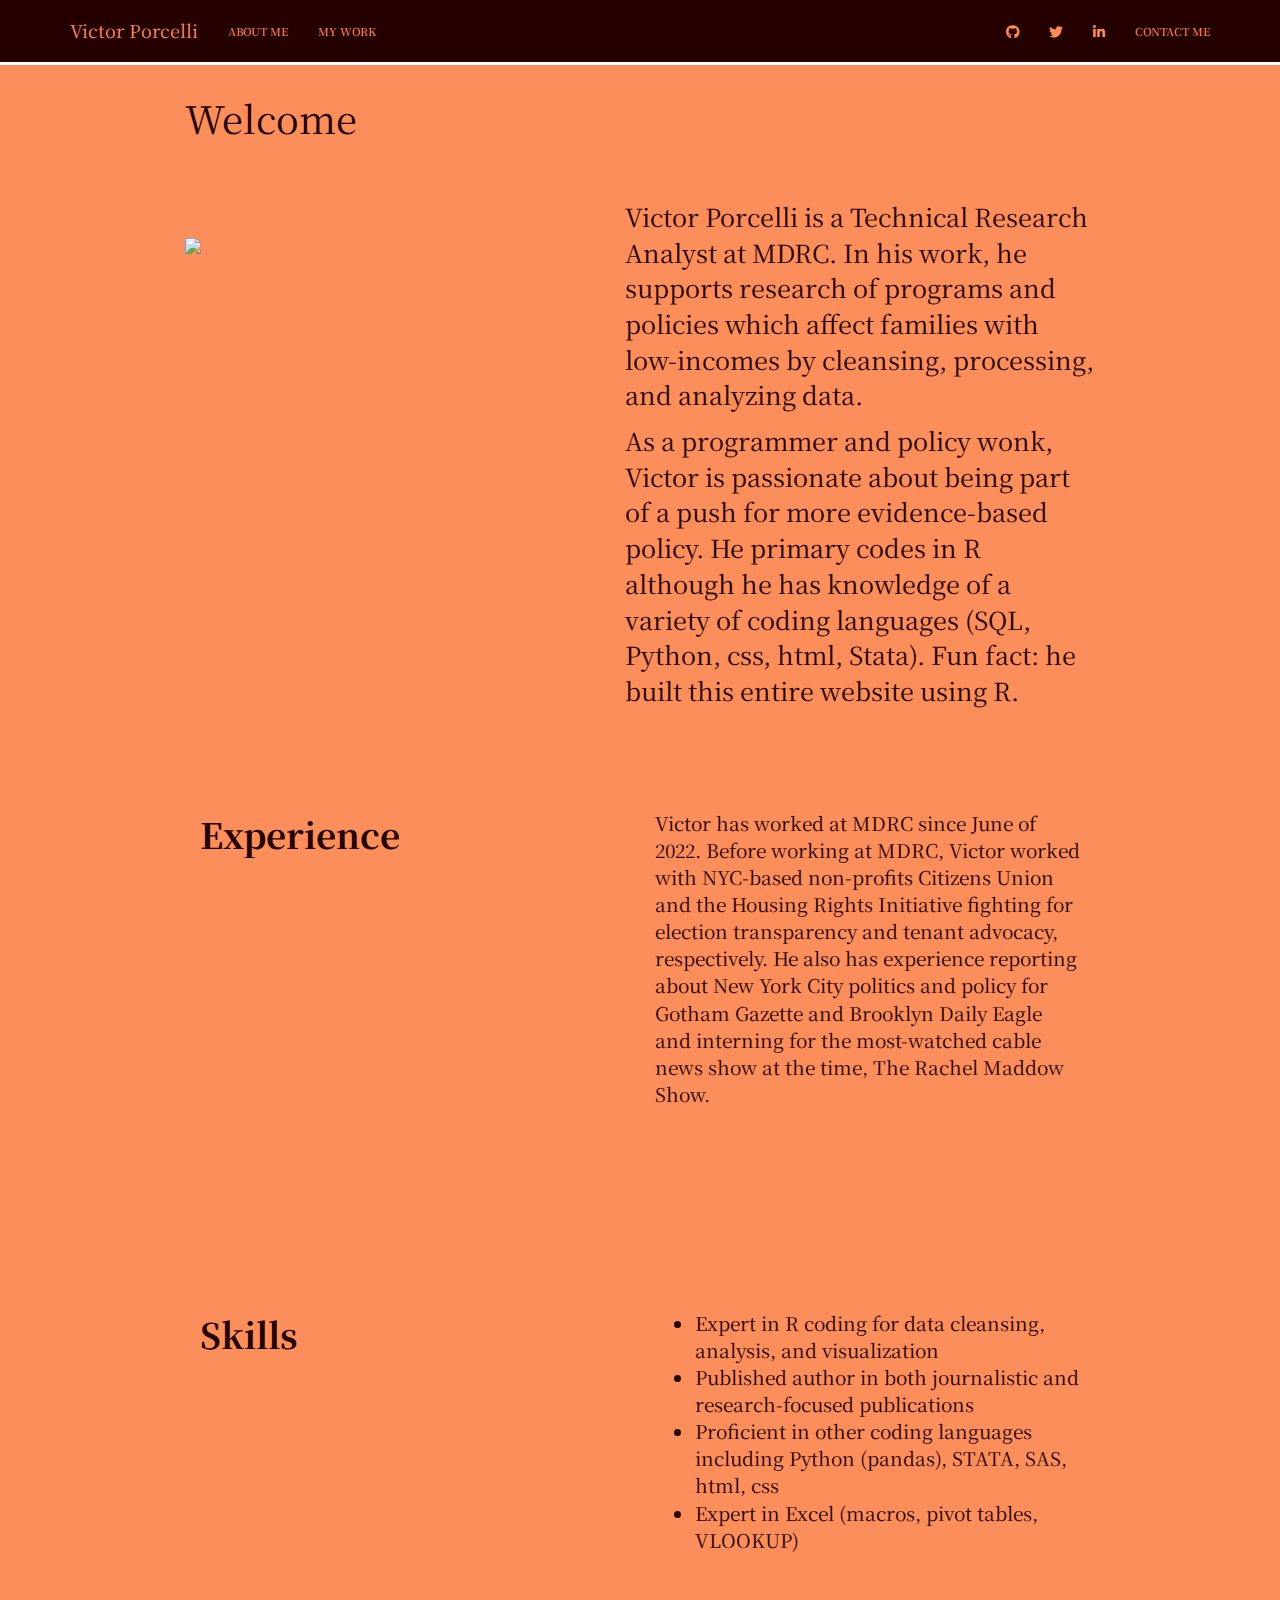
==== commit 86f45123: "Adding a custom contact form to test. Updated information on other pages." ====
--- a/index.html
+++ b/index.html
@@ -246,7 +246,10 @@
     <div id="navbar" class="navbar-collapse collapse">
       <ul class="nav navbar-nav">
         <li>
-  <a href="about.html">About</a>
+  <a href="about.html">About Me</a>
+</li>
+<li>
+  <a href="work.html">My Work</a>
 </li>
       </ul>
       <ul class="nav navbar-nav navbar-right">
@@ -267,6 +270,9 @@
     <span class="fa fa-linkedin fa-lg"></span>
      
   </a>
+</li>
+<li>
+  <a href="contact.html">Contact Me</a>
 </li>
       </ul>
     </div><!--/.nav-collapse -->
@@ -300,12 +306,13 @@
 Experience
 </div>
 <div class="col-md-6">
-<p>Testing 123Testing 123Testing 123Testing 123Testing 123Testing
-123Testing 123Testing 123Testing 123Testing 123Testing 123Testing
-123Testing 123Testing 123Testing 123Testing 123Testing 123Testing
-123Testing 123Testing 123Testing 123Testing 123Testing 123Testing
-123Testing 123Testing 123Testing 123Testing 123Testing 123Testing
-123</p>
+<p>Victor has worked at MDRC since June of 2022. Before working at MDRC,
+Victor worked with NYC-based non-profits Citizens Union and the Housing
+Rights Initiative fighting for election transparency and tenant
+advocacy, respectively. He also has experience reporting about New York
+City politics and policy for Gotham Gazette and Brooklyn Daily Eagle and
+interning for the most-watched cable news show at the time, The Rachel
+Maddow Show.</p>
 </div>
 </div>
 <div style="margin-top: 600px;">
@@ -313,12 +320,15 @@
 Skills
 </div>
 <div class="col-md-6">
-<p>Testing 123Testing 123Testing 123Testing 123Testing 123Testing
-123Testing 123Testing 123Testing 123Testing 123Testing 123Testing
-123Testing 123Testing 123Testing 123Testing 123Testing 123Testing
-123Testing 123Testing 123Testing 123Testing 123Testing 123Testing
-123Testing 123Testing 123Testing 123Testing 123Testing 123Testing
-123</p>
+<ul>
+<li>Expert in R coding for data cleansing, analysis, and
+visualization</li>
+<li>Published author in both journalistic and research-focused
+publications</li>
+<li>Proficient in other coding languages including Python (pandas),
+STATA, SAS, html, css</li>
+<li>Expert in Excel (macros, pivot tables, VLOOKUP)</li>
+</ul>
 </div>
 </div>
 
--- a/style.css
+++ b/style.css
@@ -1,4 +1,5 @@
 @import url('https://fonts.googleapis.com/css2?family=Noto+Serif+JP:wght@300&display=swap');
+
 
 /*------------- Whole Document---------------- */
 
@@ -27,3 +28,26 @@
   background-color: #250001 !important;
   color: #FC8E5C !important;
 }
+
+/* Links */
+/* Default link style */
+a {
+  color: #F7F3E3; /* Link color */
+  text-decoration: none; /* Remove underline */
+}
+
+/* Style for visited links */
+a:visited {
+  color: #561F37; /* Visited link color */
+}
+
+/* Style for hover (mouse-over) */
+a:hover {
+  color: #F7F3E3; /* Hover link color */
+  text-decoration: underline; /* Underline on hover */
+}
+
+/* Style for active links (when clicked) */
+a:active {
+  color: #250001 !important; /* Active link color */
+}
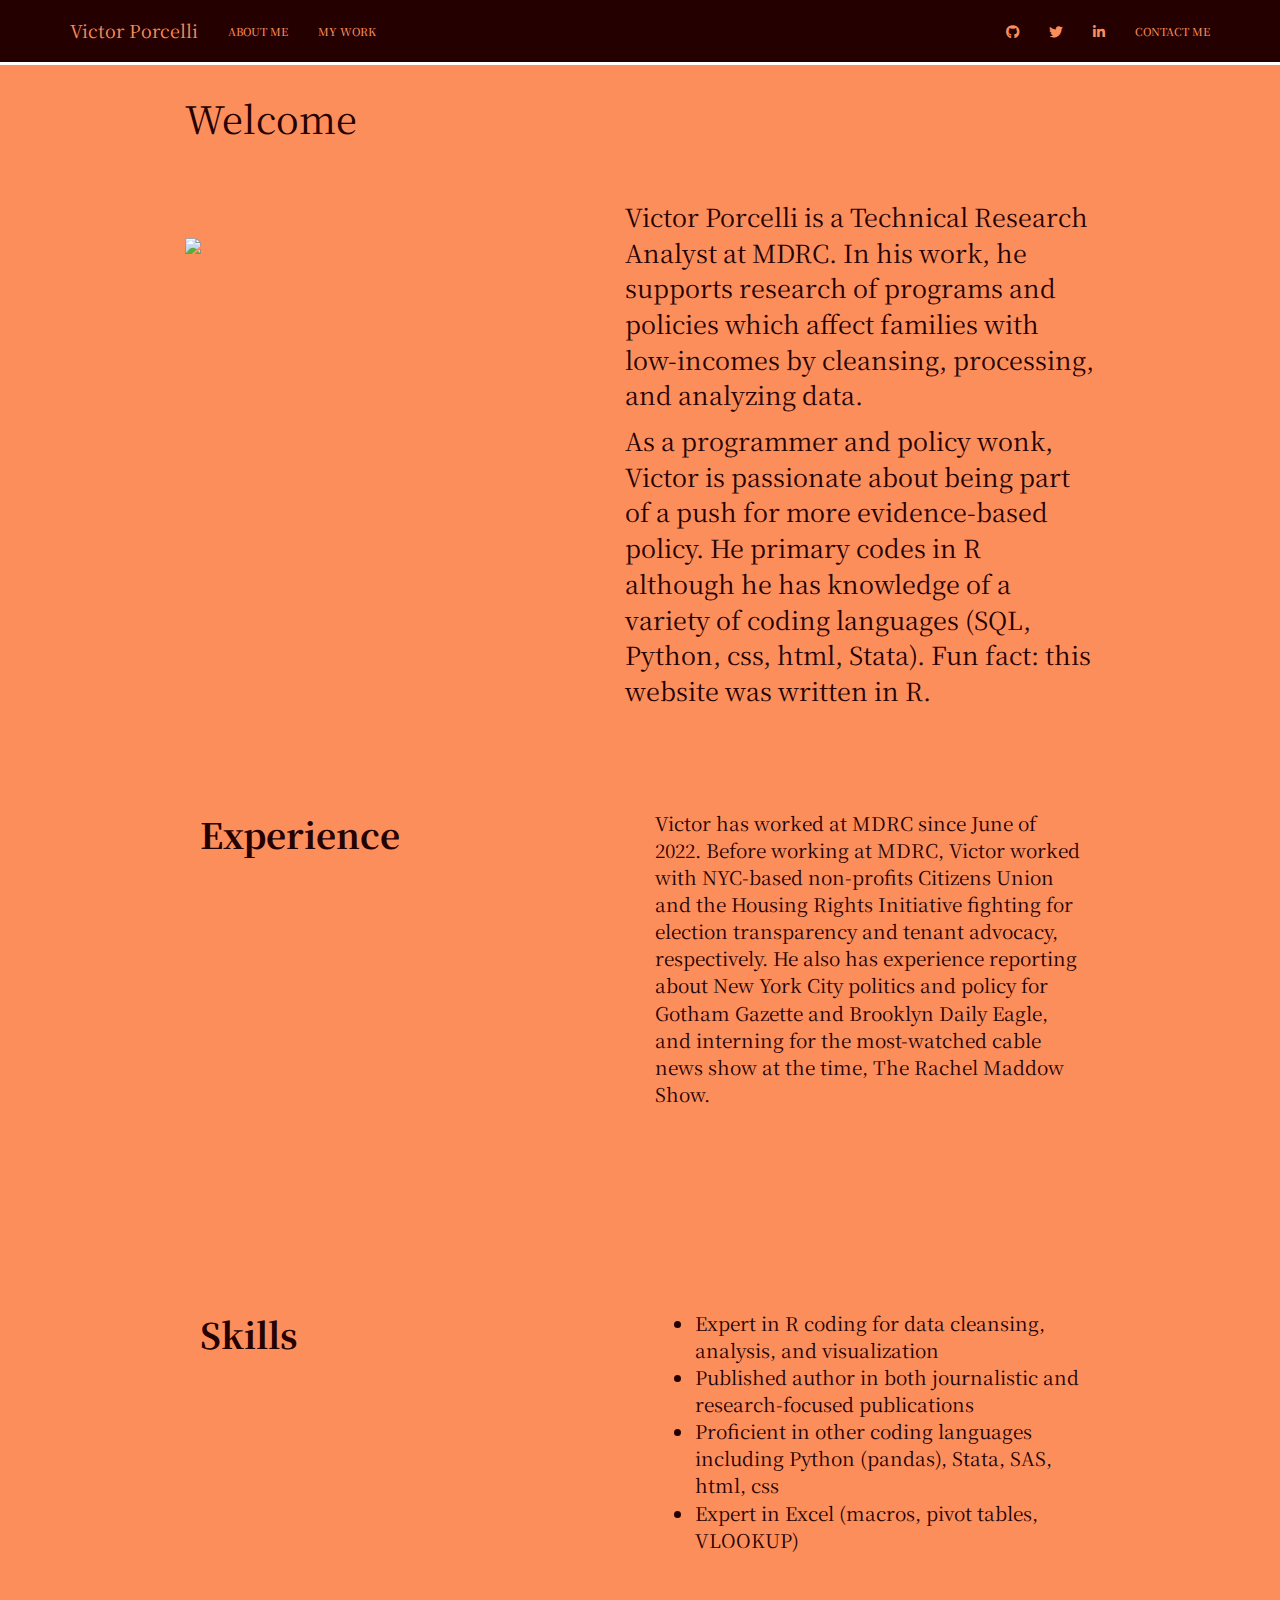
==== commit ad2b2743: "Updated text of various pages." ====
--- a/index.html
+++ b/index.html
@@ -299,7 +299,7 @@
 <p>As a programmer and policy wonk, Victor is passionate about being
 part of a push for more evidence-based policy. He primary codes in R
 although he has knowledge of a variety of coding languages (SQL, Python,
-css, html, Stata). Fun fact: he built this entire website using R.</p>
+css, html, Stata). Fun fact: this website was written in R.</p>
 </div>
 <div style="margin-top: 100px;">
 <div class="col-md-6", style="font-size: 35px; font-weight: bold;">
@@ -310,9 +310,9 @@
 Victor worked with NYC-based non-profits Citizens Union and the Housing
 Rights Initiative fighting for election transparency and tenant
 advocacy, respectively. He also has experience reporting about New York
-City politics and policy for Gotham Gazette and Brooklyn Daily Eagle and
-interning for the most-watched cable news show at the time, The Rachel
-Maddow Show.</p>
+City politics and policy for Gotham Gazette and Brooklyn Daily Eagle,
+and interning for the most-watched cable news show at the time, The
+Rachel Maddow Show.</p>
 </div>
 </div>
 <div style="margin-top: 600px;">
@@ -326,7 +326,7 @@
 <li>Published author in both journalistic and research-focused
 publications</li>
 <li>Proficient in other coding languages including Python (pandas),
-STATA, SAS, html, css</li>
+Stata, SAS, html, css</li>
 <li>Expert in Excel (macros, pivot tables, VLOOKUP)</li>
 </ul>
 </div>
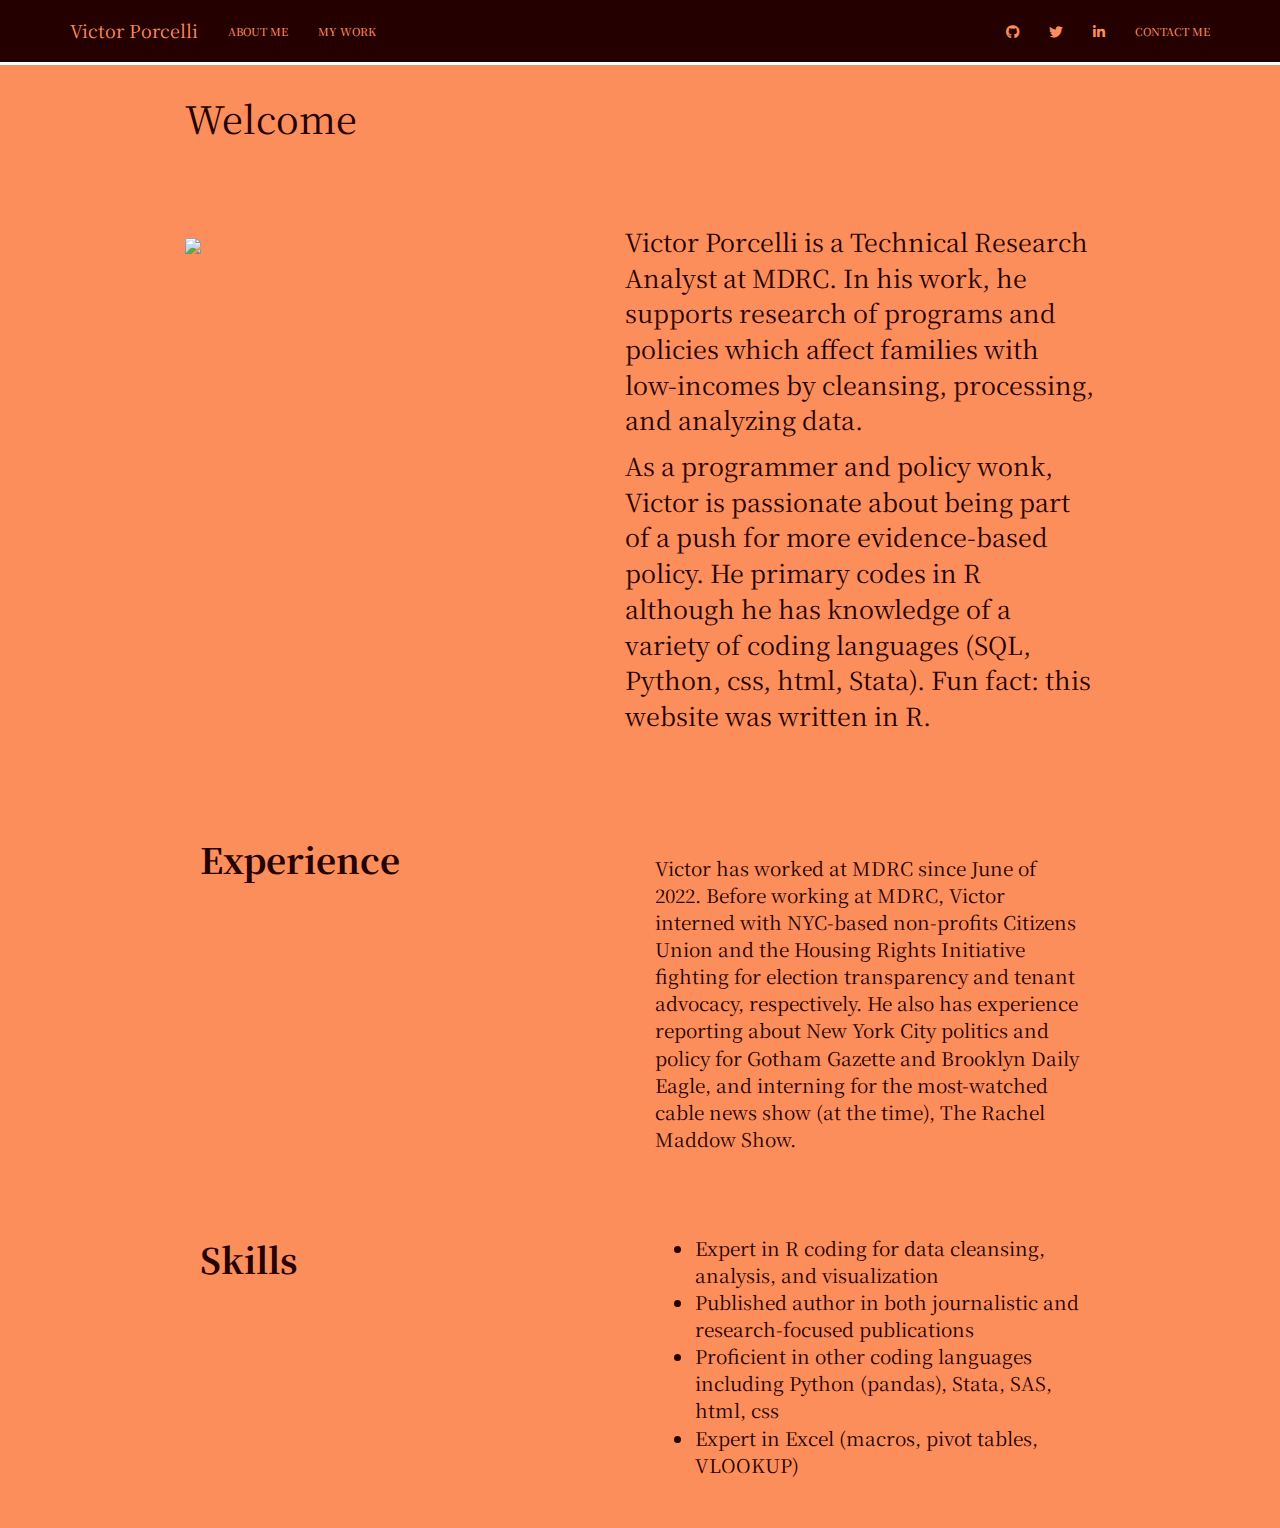
==== commit 2054ffc4: "Updating About Me and Contact Me page content. Some formatting changes to home page." ====
--- a/index.html
+++ b/index.html
@@ -292,7 +292,7 @@
 style="width: 400px; height: auto; float: left; margin-right: 40px; margin-top: 80px;">
 <p><img src="homepage_photo.png" /></p>
 </div>
-<div style="font-size: 25px; margin-left: 440px; margin-top: 60px;">
+<div style="font-size: 25px; margin-left: 440px; margin-top: 85px;">
 <p>Victor Porcelli is a Technical Research Analyst at MDRC. In his work,
 he supports research of programs and policies which affect families with
 low-incomes by cleansing, processing, and analyzing data.</p>
@@ -305,17 +305,11 @@
 <div class="col-md-6", style="font-size: 35px; font-weight: bold;">
 Experience
 </div>
-<div class="col-md-6">
-<p>Victor has worked at MDRC since June of 2022. Before working at MDRC,
-Victor worked with NYC-based non-profits Citizens Union and the Housing
-Rights Initiative fighting for election transparency and tenant
-advocacy, respectively. He also has experience reporting about New York
-City politics and policy for Gotham Gazette and Brooklyn Daily Eagle,
-and interning for the most-watched cable news show at the time, The
-Rachel Maddow Show.</p>
-</div>
-</div>
-<div style="margin-top: 600px;">
+<div class="col-md-6", style="margin-top:20px;">
+Victor has worked at MDRC since June of 2022. Before working at MDRC, Victor interned with NYC-based non-profits Citizens Union and the Housing Rights Initiative fighting for election transparency and tenant advocacy, respectively. He also has experience reporting about New York City politics and policy for Gotham Gazette and Brooklyn Daily Eagle, and interning for the most-watched cable news show (at the time), The Rachel Maddow Show.
+</div>
+</div>
+<div style="margin-top: 500px;">
 <div class="col-md-6", style="font-size: 35px; font-weight: bold;">
 Skills
 </div>
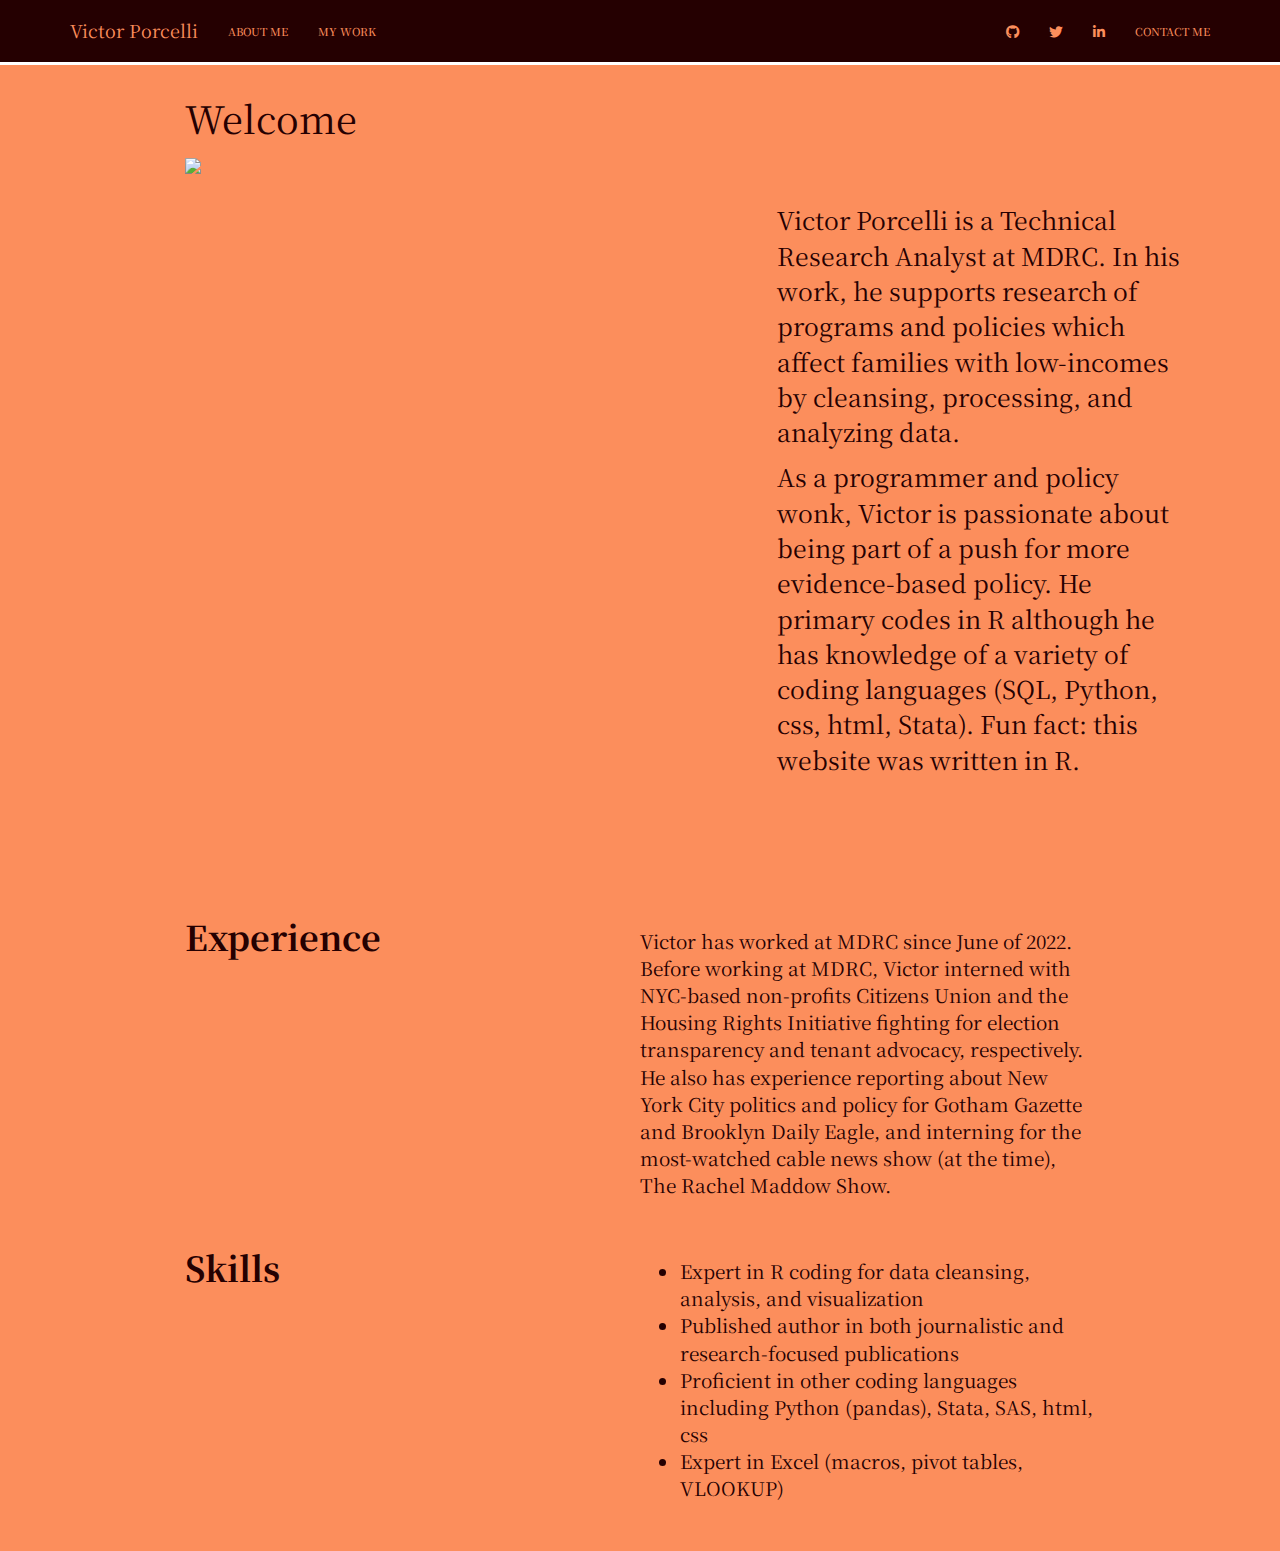
==== commit 42987fa6: "Updating code to work with varying screen sizes." ====
--- a/index.html
+++ b/index.html
@@ -289,10 +289,11 @@
 
 
 <div
-style="width: 400px; height: auto; float: left; margin-right: 40px; margin-top: 80px;">
+style="width: 56%; height: auto; float: left; margin-right: 10%; margin-top: 0%;">
 <p><img src="homepage_photo.png" /></p>
 </div>
-<div style="font-size: 25px; margin-left: 440px; margin-top: 85px;">
+<div
+style="font-size: 1.3em; margin-left: 65%; margin-top: 7%; width: 45%">
 <p>Victor Porcelli is a Technical Research Analyst at MDRC. In his work,
 he supports research of programs and policies which affect families with
 low-incomes by cleansing, processing, and analyzing data.</p>
@@ -301,19 +302,22 @@
 although he has knowledge of a variety of coding languages (SQL, Python,
 css, html, Stata). Fun fact: this website was written in R.</p>
 </div>
-<div style="margin-top: 100px;">
-<div class="col-md-6", style="font-size: 35px; font-weight: bold;">
-Experience
-</div>
-<div class="col-md-6", style="margin-top:20px;">
-Victor has worked at MDRC since June of 2022. Before working at MDRC, Victor interned with NYC-based non-profits Citizens Union and the Housing Rights Initiative fighting for election transparency and tenant advocacy, respectively. He also has experience reporting about New York City politics and policy for Gotham Gazette and Brooklyn Daily Eagle, and interning for the most-watched cable news show (at the time), The Rachel Maddow Show.
-</div>
-</div>
-<div style="margin-top: 500px;">
-<div class="col-md-6", style="font-size: 35px; font-weight: bold;">
-Skills
-</div>
-<div class="col-md-6">
+<div style="font-size: 1.8em; font-weight: bold;margin-top: 15%">
+<p>Experience</p>
+</div>
+<div style="margin-top:-5%;width:50%; margin-left: 50%">
+<p>Victor has worked at MDRC since June of 2022. Before working at MDRC,
+Victor interned with NYC-based non-profits Citizens Union and the
+Housing Rights Initiative fighting for election transparency and tenant
+advocacy, respectively. He also has experience reporting about New York
+City politics and policy for Gotham Gazette and Brooklyn Daily Eagle,
+and interning for the most-watched cable news show (at the time), The
+Rachel Maddow Show.</p>
+</div>
+<div style="font-size: 1.8em; font-weight: bold;margin-top:5%">
+<p>Skills</p>
+</div>
+<div style="width:50%;margin-left:50%;margin-top:-5%">
 <ul>
 <li>Expert in R coding for data cleansing, analysis, and
 visualization</li>
@@ -324,7 +328,6 @@
 <li>Expert in Excel (macros, pivot tables, VLOOKUP)</li>
 </ul>
 </div>
-</div>
 
 
 
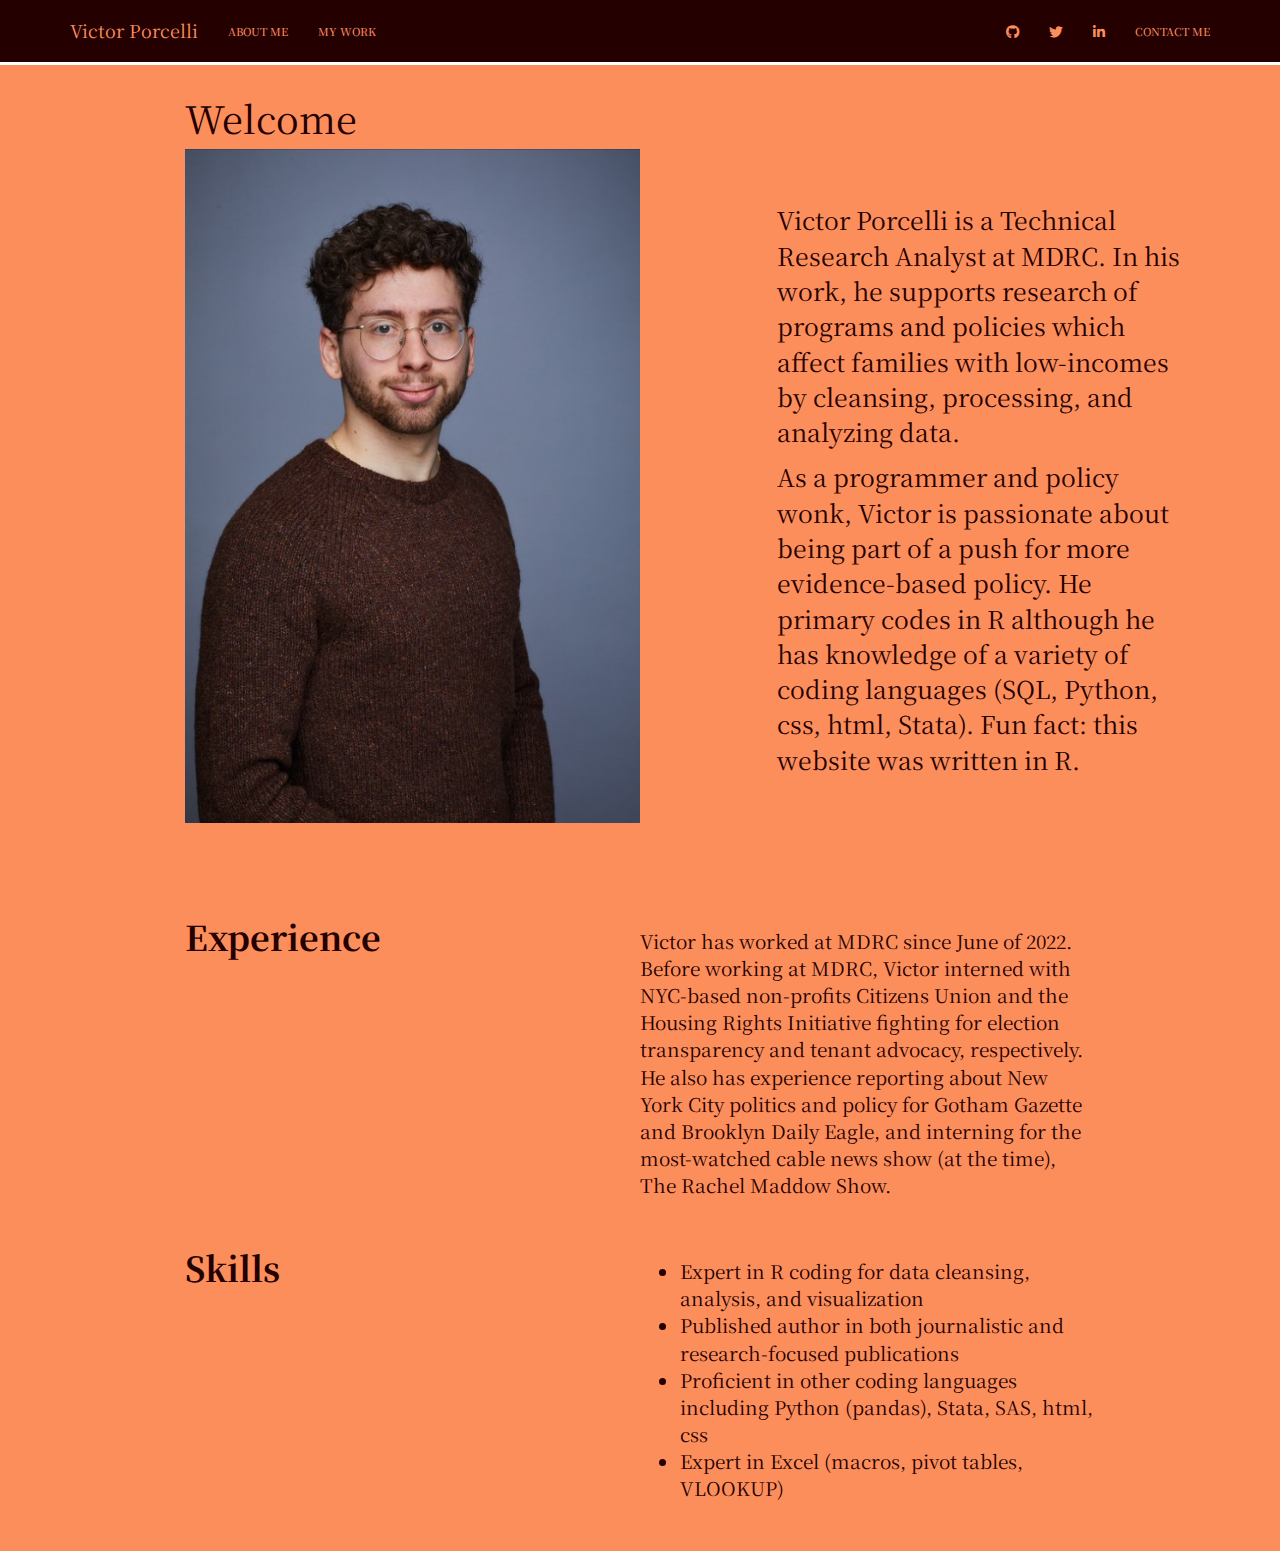
==== commit 52c8b935: "Updating homepage photo." ====
--- a/index.html
+++ b/index.html
@@ -289,8 +289,8 @@
 
 
 <div
-style="width: 56%; height: auto; float: left; margin-right: 10%; margin-top: 0%;">
-<p><img src="homepage_photo.png" /></p>
+style="width: 50%; height: auto; float: left; margin-right: 10%; margin-top: 0%;">
+<p><img src="headshot.JPG" /></p>
 </div>
 <div
 style="font-size: 1.3em; margin-left: 65%; margin-top: 7%; width: 45%">
